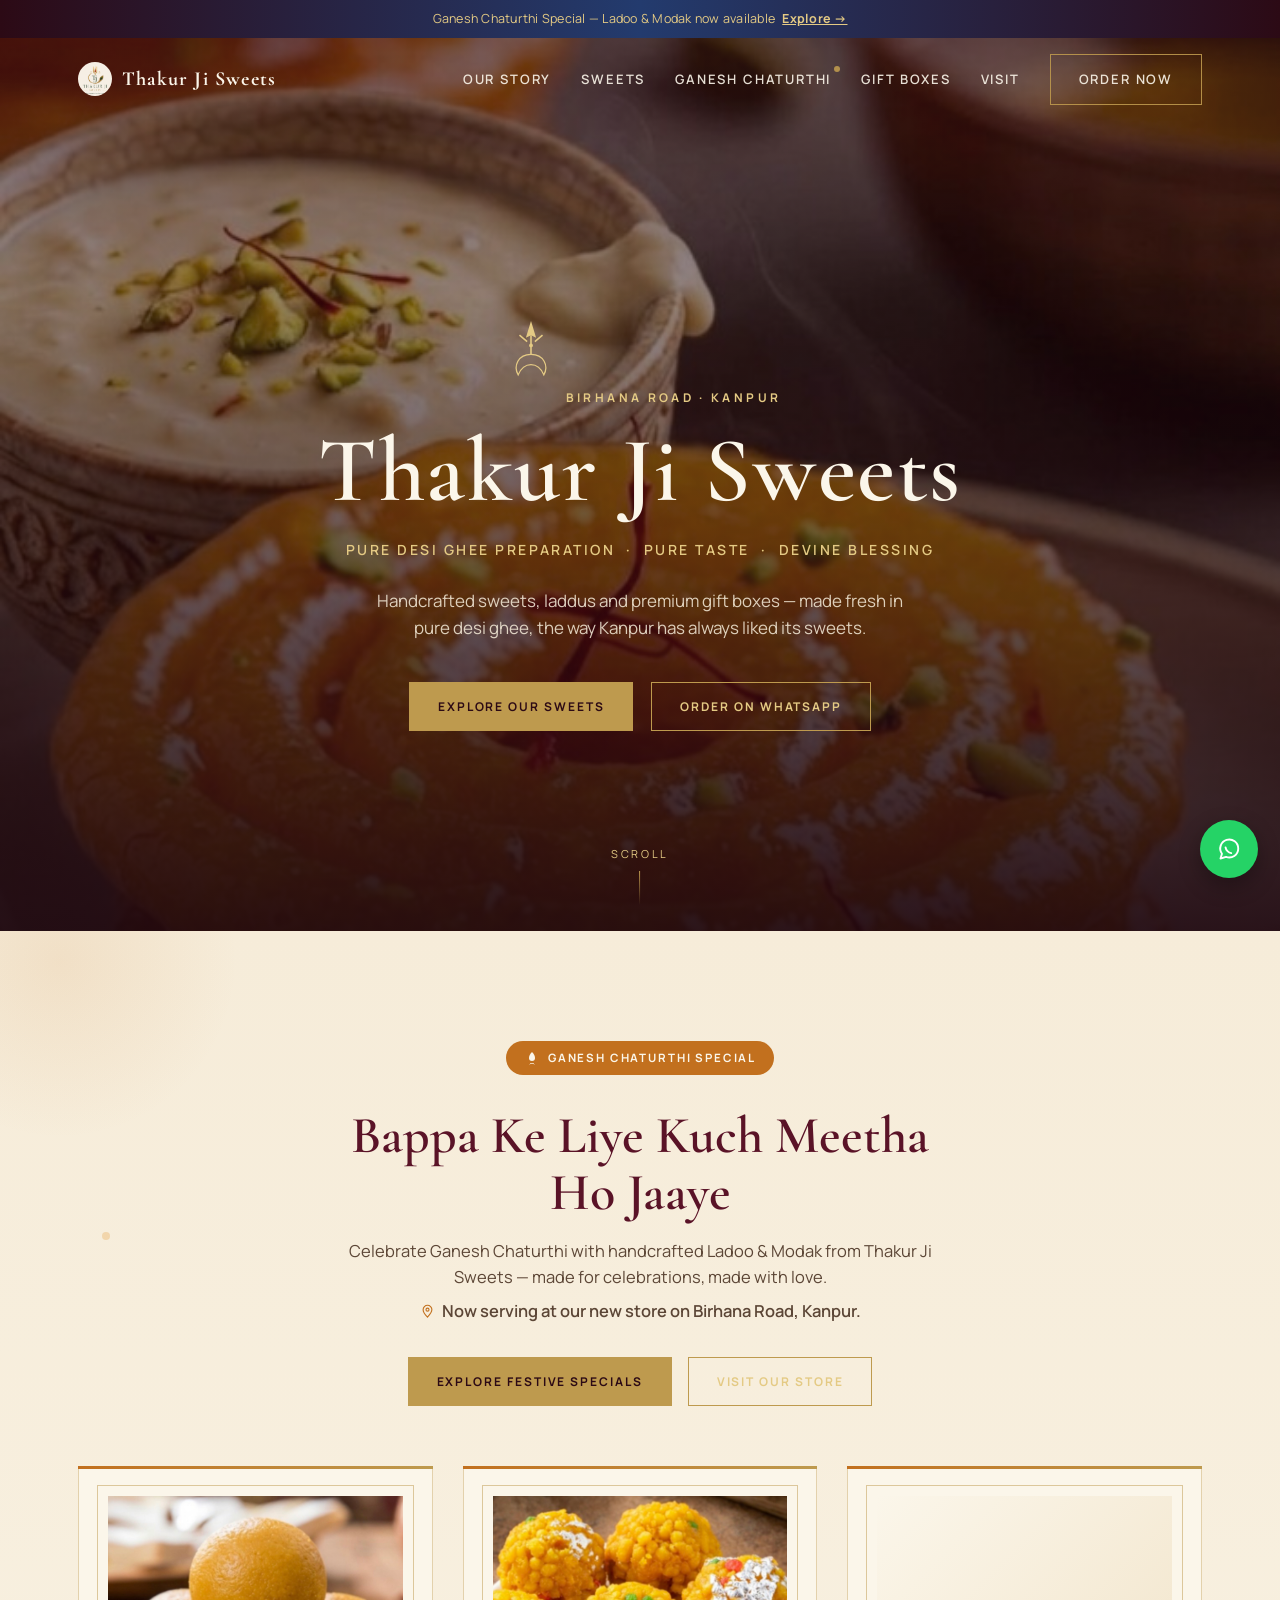
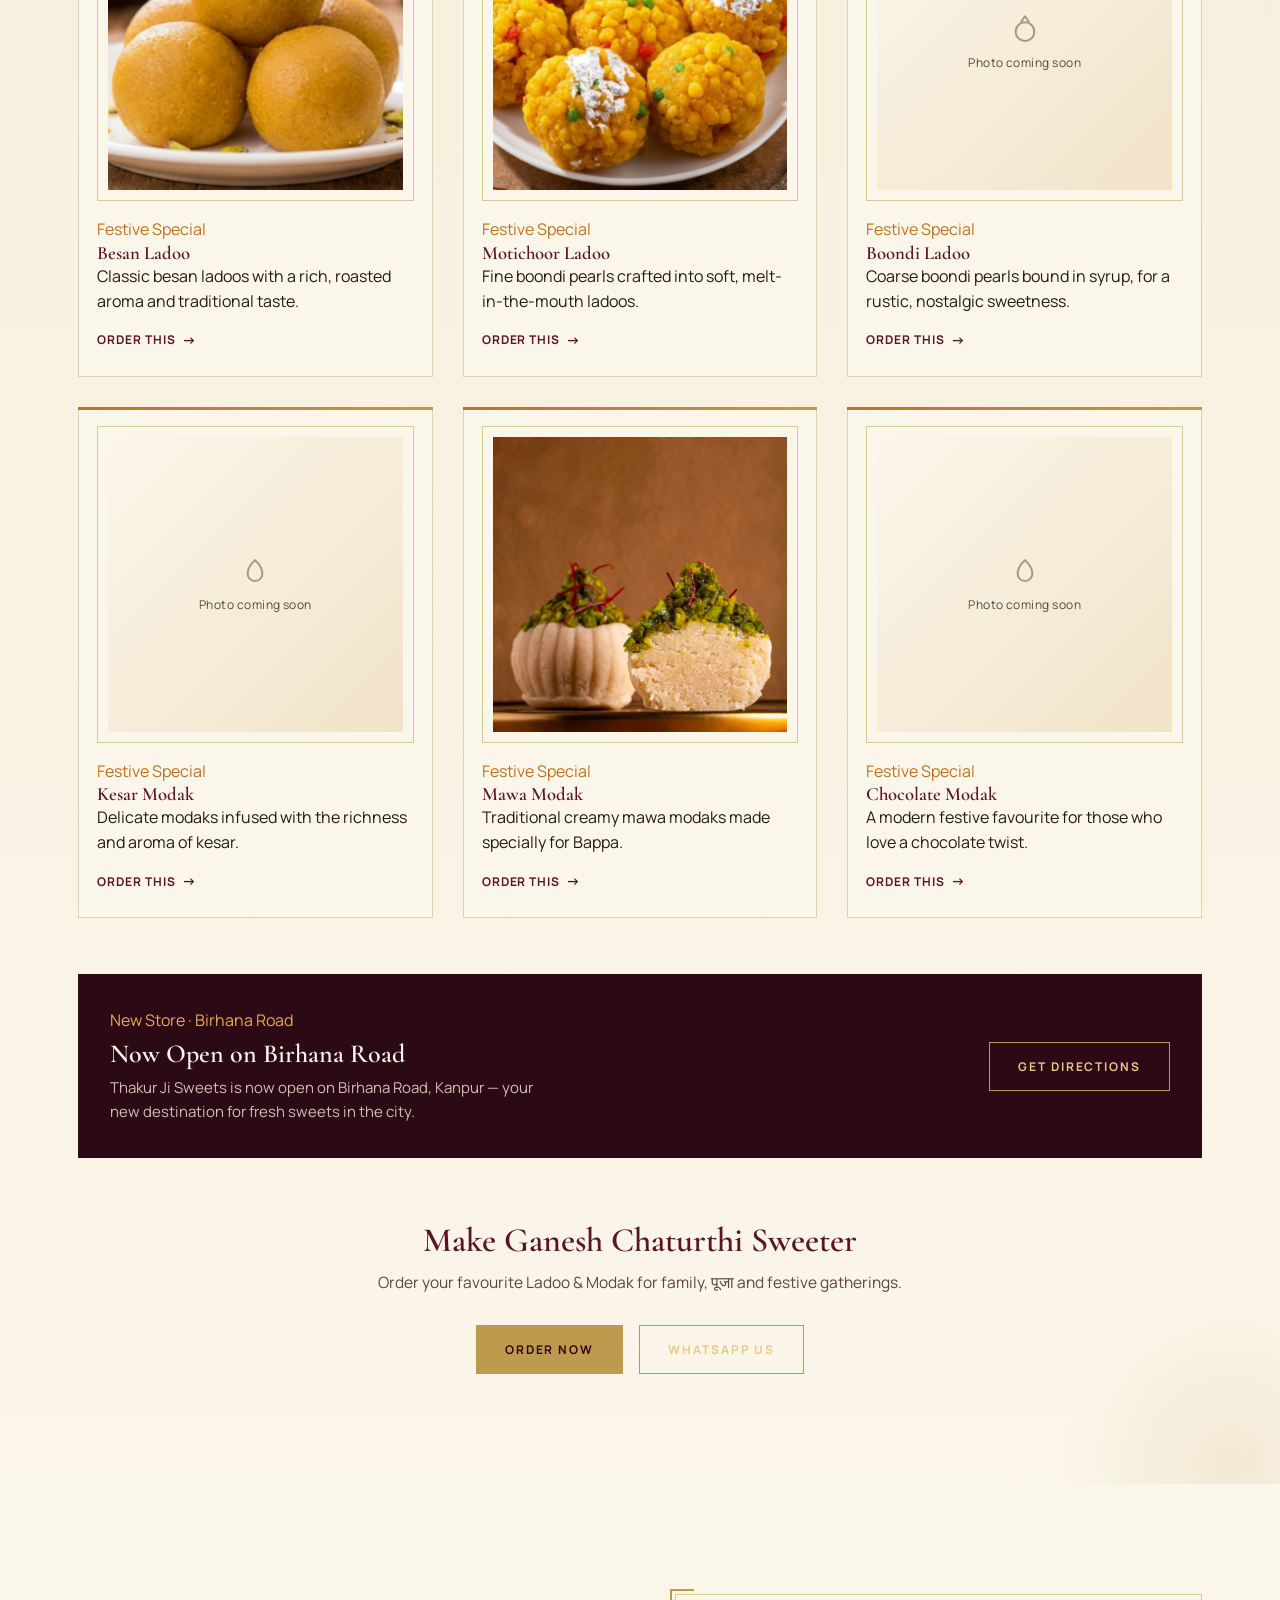
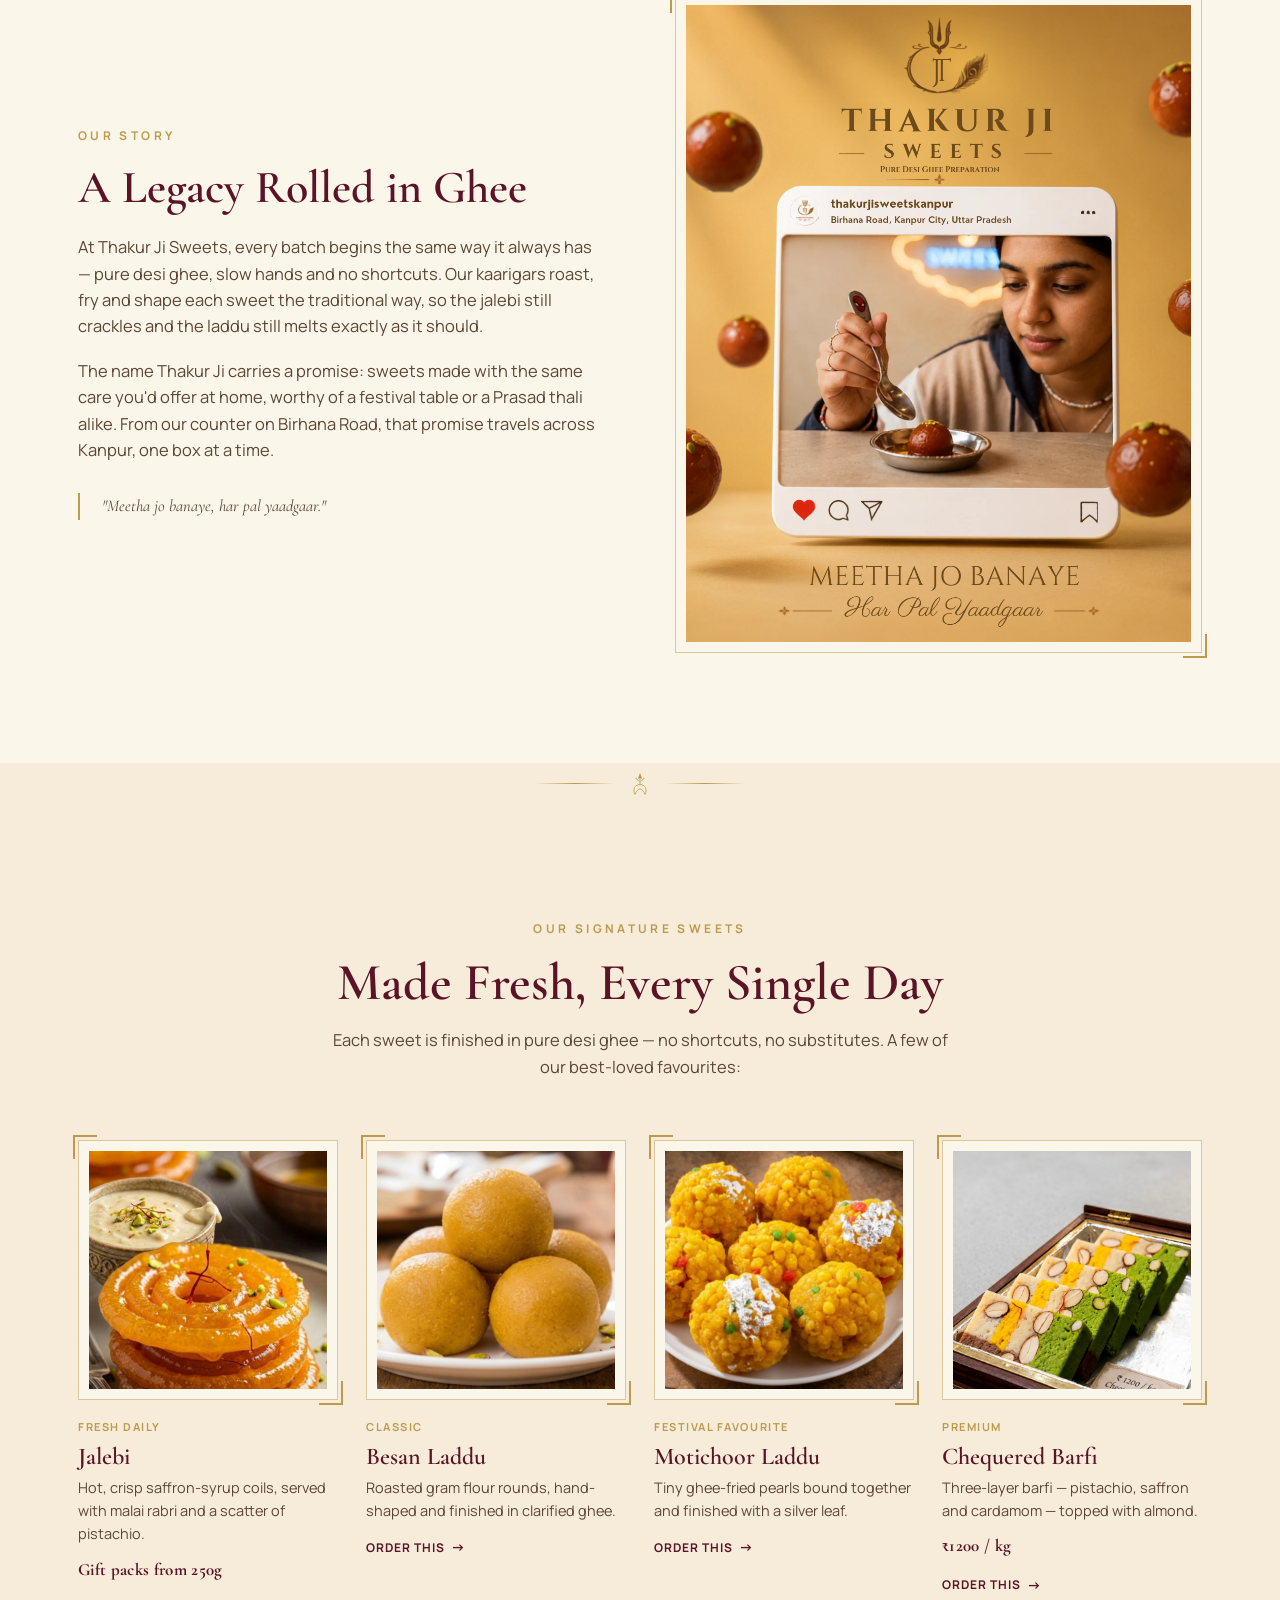
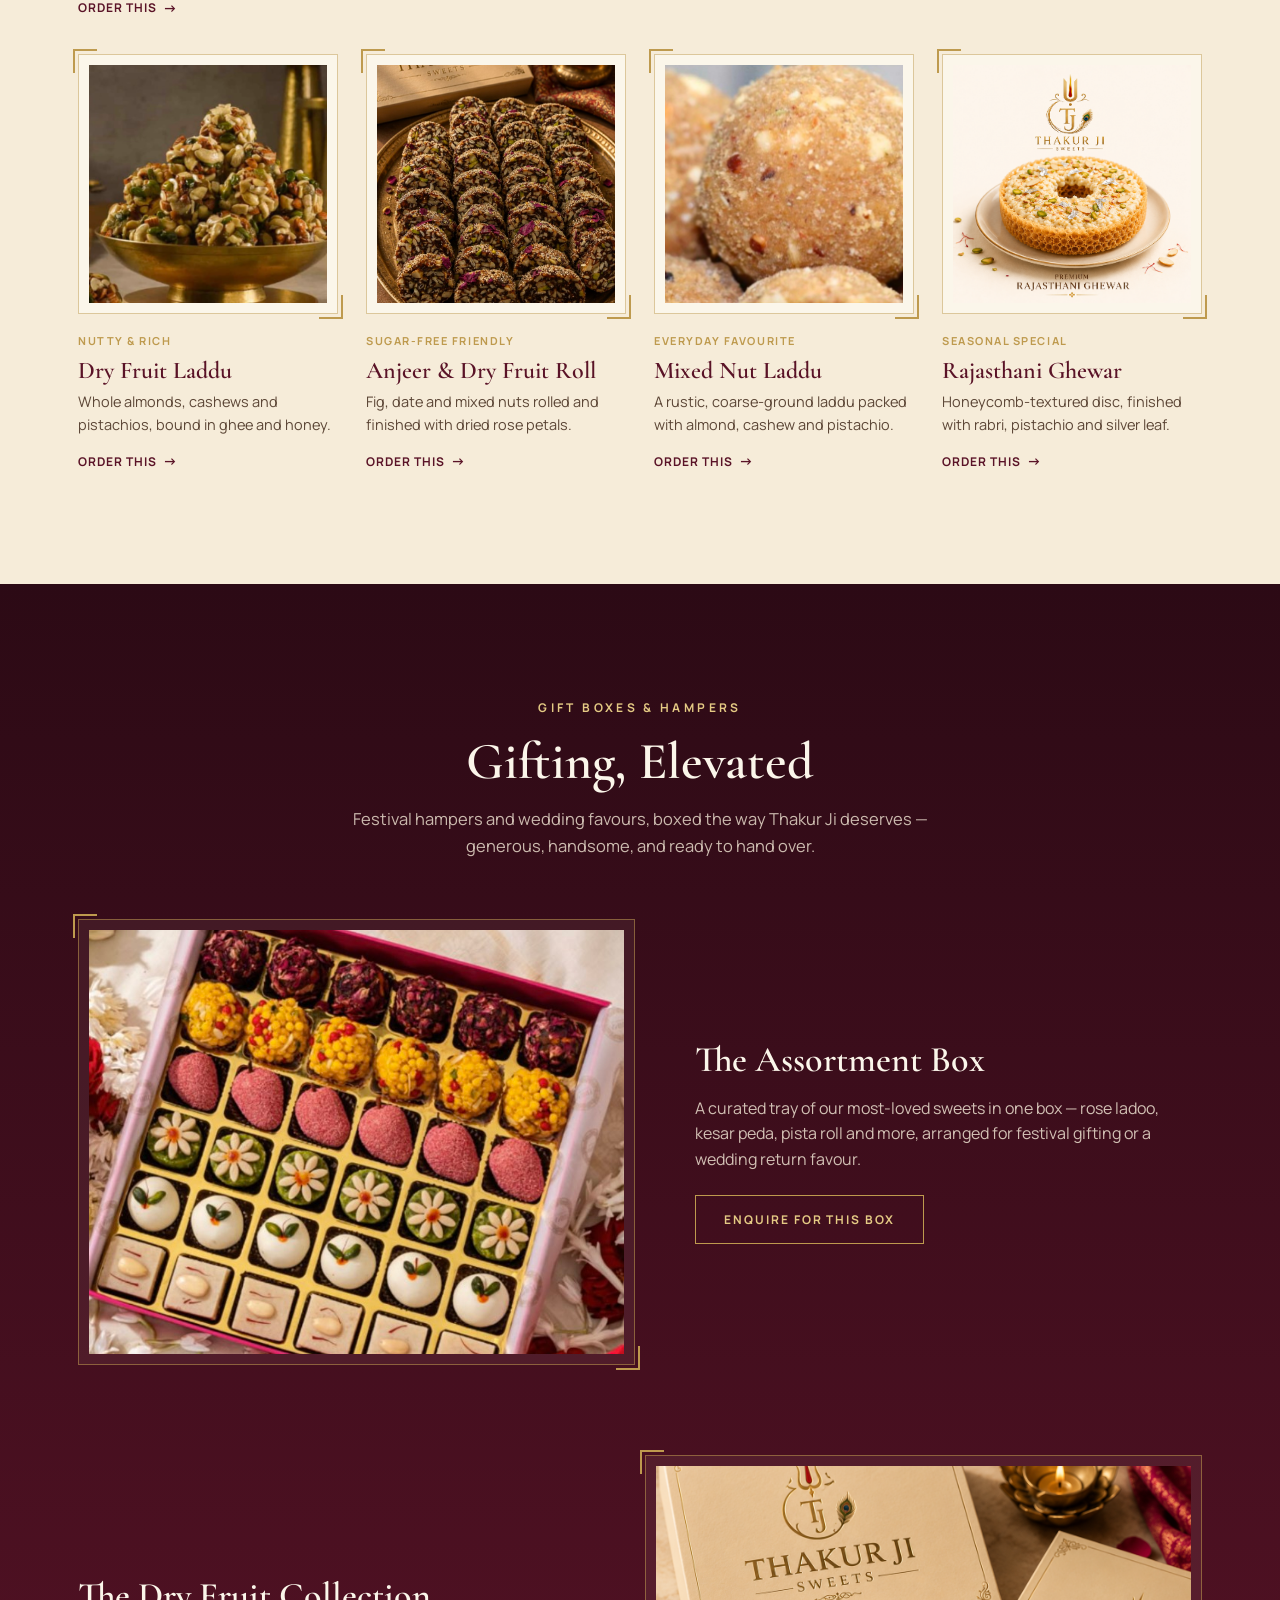
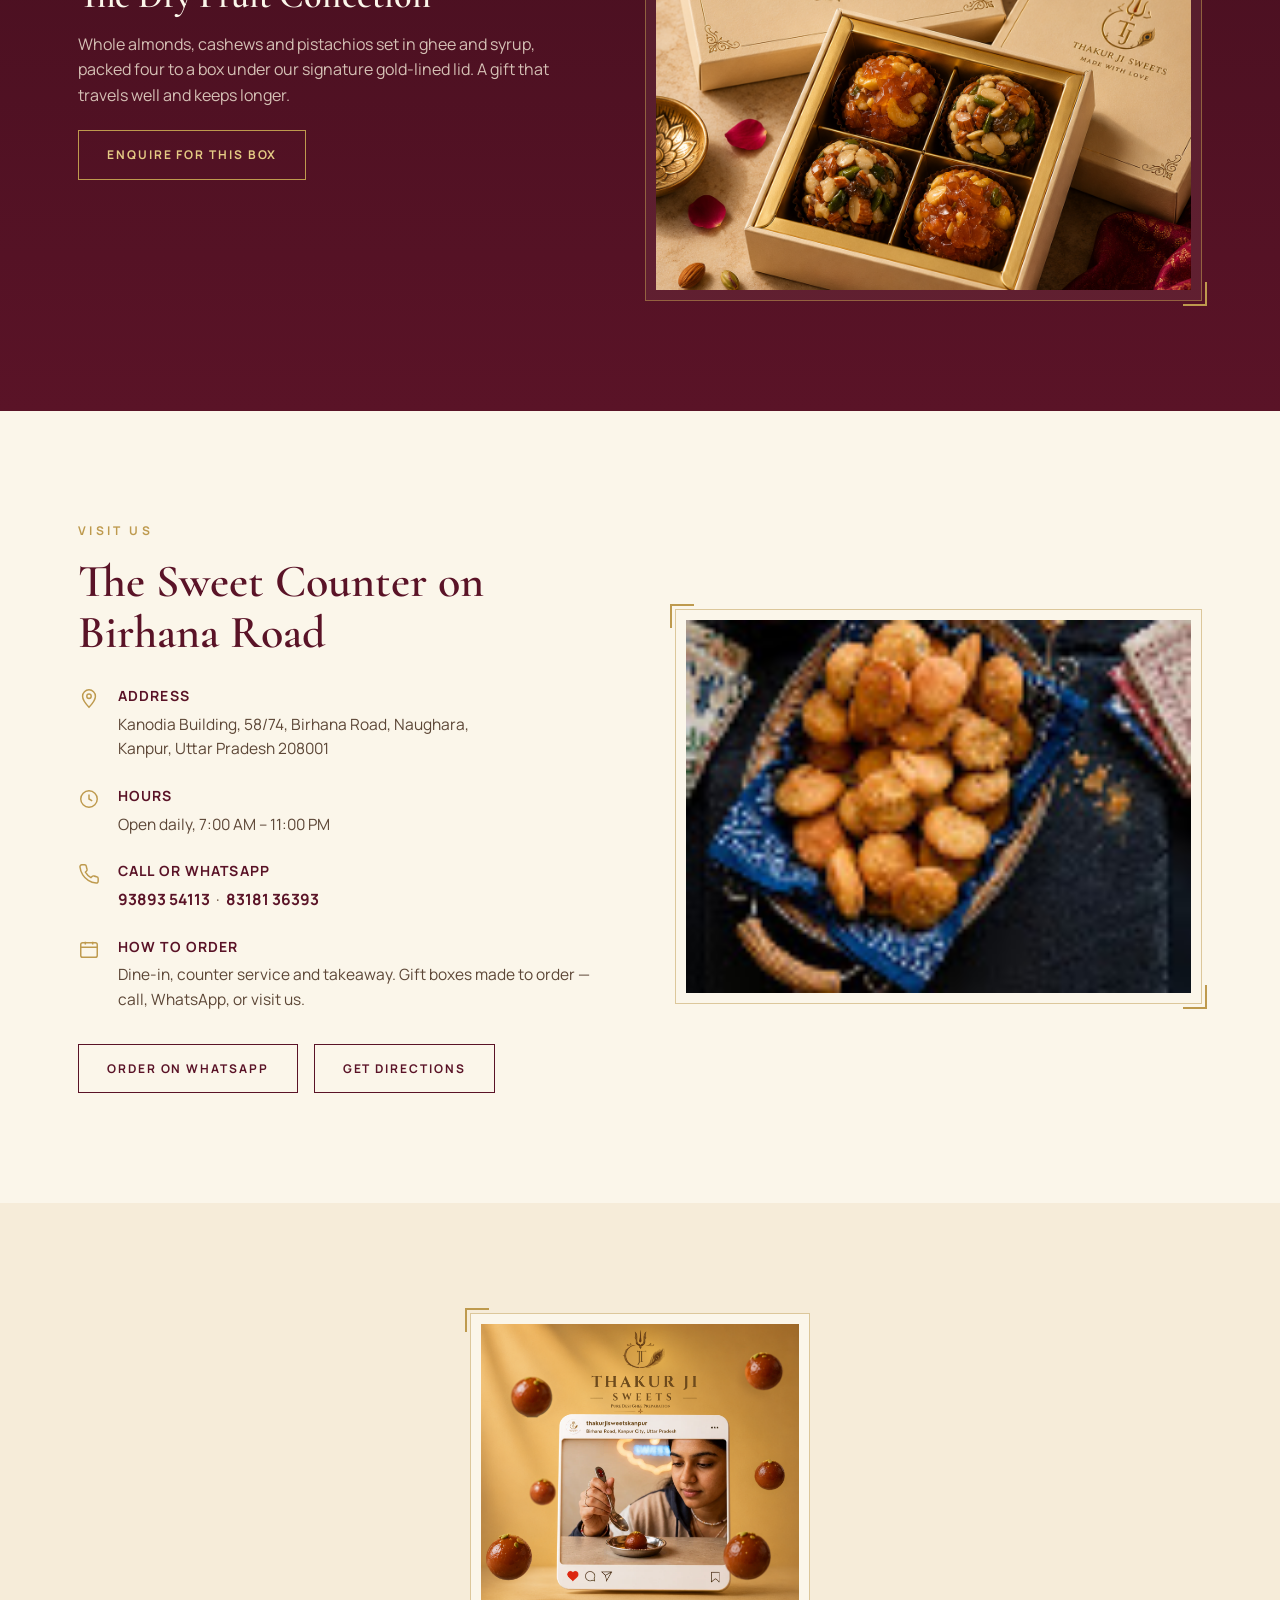
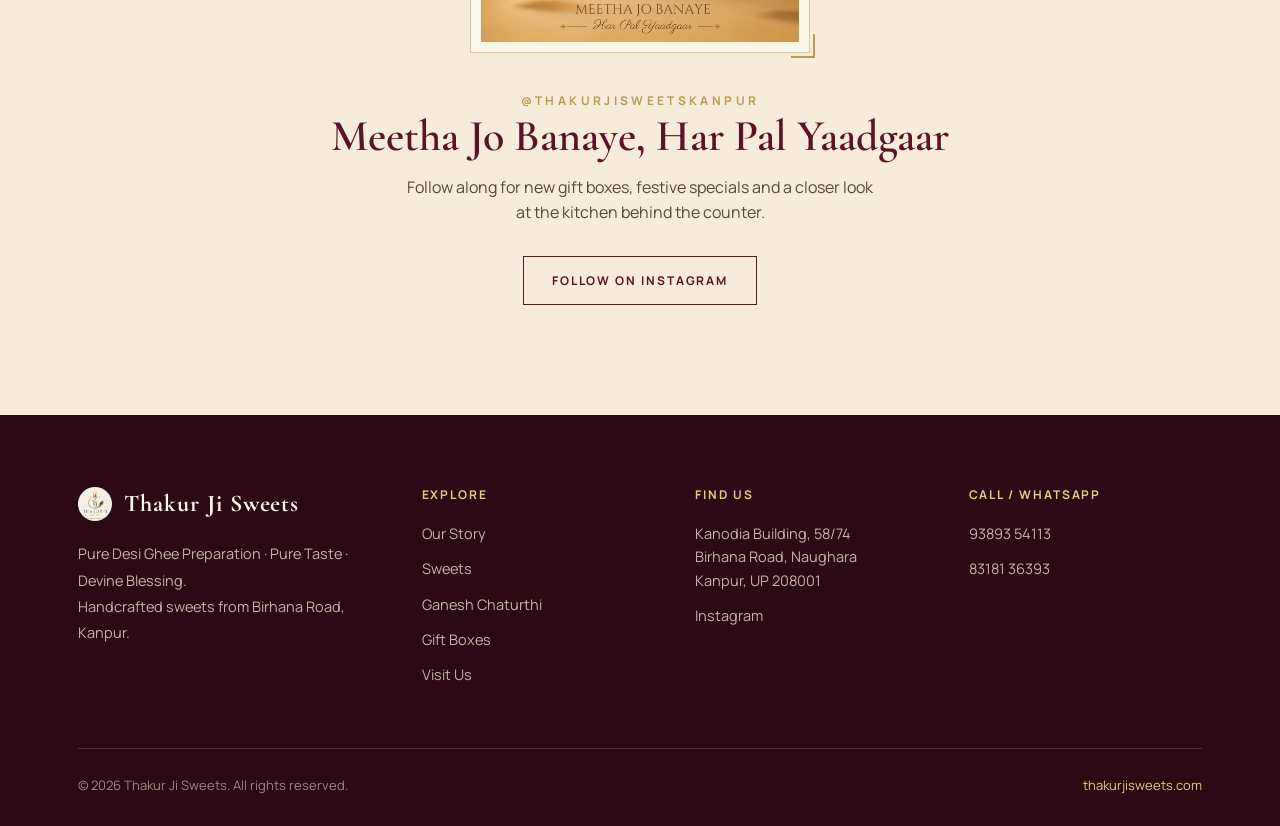
==== index.html @ c0481d4f "Add files via upload" ====
<!DOCTYPE html>
<html lang="en">
<head>
<meta charset="UTF-8">
<meta name="viewport" content="width=device-width, initial-scale=1.0">
<meta name="theme-color" content="#2C0A15">
<title>Thakur Ji Sweets — Pure Desi Ghee Sweets, Kanpur</title>
<meta name="description" content="Thakur Ji Sweets — handcrafted pure desi ghee sweets on Birhana Road, Kanpur. Ganesh Chaturthi special ladoo and modak, jalebi, barfi, ghewar and premium gift boxes.">
<script type="application/ld+json">
{
  "@context": "https://schema.org",
  "@type": "Bakery",
  "name": "Thakur Ji Sweets",
  "description": "Premium pure desi ghee sweets shop in Kanpur, serving ladoo, modak, jalebi, barfi and festive sweets including Ganesh Chaturthi specials, from our Birhana Road store.",
  "url": "https://thakurjisweets.com",
  "telephone": "+91 93893 54113",
  "address": {
    "@type": "PostalAddress",
    "streetAddress": "Kanodia Building, 58/74, Birhana Road, Naughara",
    "addressLocality": "Kanpur",
    "addressRegion": "Uttar Pradesh",
    "postalCode": "208001",
    "addressCountry": "IN"
  },
  "openingHoursSpecification": {
    "@type": "OpeningHoursSpecification",
    "dayOfWeek": ["Monday","Tuesday","Wednesday","Thursday","Friday","Saturday","Sunday"],
    "opens": "07:00",
    "closes": "23:00"
  },
  "sameAs": ["https://instagram.com/thakurjisweetskanpur"]
}
</script>
<link rel="preconnect" href="https://fonts.googleapis.com">
<link rel="preconnect" href="https://fonts.gstatic.com" crossorigin>
<link href="https://fonts.googleapis.com/css2?family=Cormorant+Garamond:ital,wght@0,400;0,500;0,600;0,700;1,500&family=Manrope:wght@400;500;600;700;800&display=swap" rel="stylesheet">
<style>
  :root{
    --cream:#F6ECD9;
    --cream-soft:#FBF6EA;
    --maroon:#5A1327;
    --maroon-deep:#2C0A15;
    --gold:#BE9A4E;
    --gold-light:#E4CA84;
    --green:#243F2C;
    --krishna-blue:#233B6E;
    --saffron:#C2701E;
    --saffron-light:#E7A854;
    --ink:#2A1810;
    --ink-soft:#5c4636;
    --max:1180px;
  }
  *{box-sizing:border-box; margin:0; padding:0;}
  html{scroll-behavior:smooth;}
  body{
    background:var(--cream);
    color:var(--ink);
    font-family:'Manrope', sans-serif;
    font-weight:400;
    line-height:1.6;
    overflow-x:hidden;
  }
  h1,h2,h3,.serif{
    font-family:'Cormorant Garamond', serif;
    font-weight:600;
    color:var(--maroon);
    line-height:1.1;
  }
  a{color:inherit; text-decoration:none;}
  img{display:block; max-width:100%; height:auto;}
  .wrap{max-width:var(--max); margin:0 auto; padding:0 28px;}
  .eyebrow{
    font-family:'Manrope', sans-serif;
    font-size:12px;
    letter-spacing:.28em;
    text-transform:uppercase;
    font-weight:700;
    color:var(--gold);
  }

  /* ---------- Signature divider: trishul-flame rule ---------- */
  .divider{
    display:flex; align-items:center; justify-content:center; gap:14px;
    padding:8px 0;
  }
  .divider .line{ height:1px; width:80px; background:linear-gradient(90deg, transparent, var(--gold), transparent);}
  .divider svg{ width:22px; height:26px; flex-shrink:0; }

  /* ---------- Corner-frame device for images (echoes gift-box gold corners) ---------- */
  .frame{
    position:relative;
    padding:10px;
    background:var(--cream-soft);
    border:1px solid rgba(190,154,78,.5);
  }
  .frame::before, .frame::after{
    content:'';
    position:absolute;
    width:22px; height:22px;
    border:2px solid var(--gold);
  }
  .frame::before{ top:-6px; left:-6px; border-right:none; border-bottom:none; }
  .frame::after{ bottom:-6px; right:-6px; border-left:none; border-top:none; }
  .frame img{ width:100%; height:100%; object-fit:cover; display:block; }

  /* ---------- Nav ---------- */
  header{
    position:fixed; top:0; left:0; right:0; z-index:100;
    transition: background .4s ease, box-shadow .4s ease;
  }
  header.scrolled{
    background:rgba(246,236,217,.94);
    backdrop-filter:blur(6px);
    box-shadow:0 4px 20px rgba(44,10,21,.08);
  }
  .announce-bar{
    background:linear-gradient(90deg, var(--maroon-deep), var(--krishna-blue) 50%, var(--maroon-deep));
    color:var(--gold-light);
    text-align:center;
    font-size:12.5px;
    letter-spacing:.02em;
    padding:9px 16px;
    max-height:50px;
    overflow:hidden;
    transition:max-height .3s ease, padding .3s ease, opacity .3s ease;
  }
  .announce-bar a{ color:var(--gold-light); text-decoration:underline; font-weight:700; margin-left:4px; white-space:nowrap; }
  header.scrolled .announce-bar{ max-height:0; padding:0; opacity:0; }
  nav.wrap{ display:flex; align-items:center; justify-content:space-between; padding-top:16px; padding-bottom:16px; transition:padding .4s ease; }
  header.scrolled nav.wrap{ padding-top:10px; padding-bottom:10px; }
  .brand{ display:flex; align-items:center; gap:10px; }
  .brand-mark{ width:34px; height:34px; }
  .brand-word{ font-family:'Cormorant Garamond', serif; font-size:20px; letter-spacing:.06em; color:var(--cream-soft); font-weight:700; transition:color .4s ease;}
  header.scrolled .brand-word{ color:var(--maroon); }
  .nav-links{ display:flex; gap:30px; align-items:center; }
  .nav-links a{
    font-size:13px; letter-spacing:.14em; text-transform:uppercase; font-weight:600;
    color:var(--cream-soft); opacity:.9; transition:color .4s ease, opacity .2s;
  }
  header.scrolled .nav-links a{ color:var(--ink); }
  .nav-links a:hover{ opacity:1; color:var(--gold-light); }
  header.scrolled .nav-links a:hover{ color:var(--maroon); }
  .nav-badge{ position:relative; }
  .nav-badge::after{ content:''; position:absolute; top:-3px; right:-9px; width:6px; height:6px; border-radius:50%; background:var(--gold); }
  a:focus-visible, button:focus-visible{ outline:2px solid var(--gold); outline-offset:3px; }
  .btn{
    display:inline-flex; align-items:center; justify-content:center; padding:14px 28px; border:1px solid var(--gold);
    font-size:12px; letter-spacing:.16em; text-transform:uppercase; font-weight:700;
    color:var(--gold-light); transition:all .25s ease; min-height:44px;
  }
  .btn:hover{ background:var(--gold); color:var(--maroon-deep); }
  header.scrolled .btn{ color:var(--maroon); border-color:var(--maroon); }
  header.scrolled .btn:hover{ background:var(--maroon); color:var(--cream-soft); }
  .btn-solid{ background:var(--gold); color:var(--maroon-deep); border-color:var(--gold);}
  .btn-solid:hover{ background:var(--gold-light); border-color:var(--gold-light); color:var(--maroon-deep);}
  .nav-toggle{ display:none; background:none; border:none; color:var(--cream-soft); font-size:26px; cursor:pointer; min-width:44px; min-height:44px; }
  header.scrolled .nav-toggle{ color:var(--maroon); }

  /* ---------- Hero ---------- */
  .hero{
    position:relative; min-height:100svh; display:flex; align-items:flex-end;
    background:#000;
  }
  .hero-img{
    position:absolute; inset:0; width:100%; height:100%; object-fit:cover; object-position:60% 40%;
    opacity:.78;
  }
  .hero::after{
    content:'';
    position:absolute; inset:0;
    background:linear-gradient(180deg, rgba(44,10,21,.55) 0%, rgba(44,10,21,.35) 32%, rgba(30,7,15,.92) 100%);
  }
  .hero-content{
    position:relative; z-index:2; width:100%;
    padding:206px 0 90px;
    text-align:center;
  }
  .hero-crest{ width:64px; height:64px; margin:0 auto 22px; }
  .hero-content .eyebrow{ color:var(--gold-light); }
  .hero h1{
    color:var(--cream-soft);
    font-size:clamp(46px, 8vw, 92px);
    letter-spacing:.02em;
    margin:10px 0 18px;
  }
  .hero-tagline{
    color:var(--gold-light);
    font-size:14px; letter-spacing:.18em; text-transform:uppercase; font-weight:600;
    margin-bottom:26px;
  }
  .hero-sub{
    max-width:560px; margin:0 auto 40px;
    color:rgba(246,236,217,.85);
    font-size:17px;
  }
  .hero-ctas{ display:flex; gap:18px; justify-content:center; flex-wrap:wrap; }
  .scroll-cue{
    position:absolute; bottom:26px; left:50%; transform:translateX(-50%);
    z-index:2; color:var(--gold-light); font-size:11px; letter-spacing:.24em; text-transform:uppercase;
    display:flex; flex-direction:column; align-items:center; gap:8px;
  }
  .scroll-cue .stem{ width:1px; height:34px; background:linear-gradient(180deg, var(--gold), transparent); animation:stemPulse 2.2s ease-in-out infinite; }
  @keyframes stemPulse{ 0%,100%{opacity:.3} 50%{opacity:1} }

  /* ---------- Section basics ---------- */
  section{ padding:110px 0; position:relative; }
  .section-head{ text-align:center; max-width:640px; margin:0 auto 60px; }
  .section-head h2{ font-size:clamp(34px,4.6vw,52px); margin:14px 0 16px; }
  .section-head p{ color:var(--ink-soft); font-size:16.5px; }

  /* ---------- Story ---------- */
  .story{ background:var(--cream-soft); }
  .story-grid{ display:grid; grid-template-columns:1fr 1fr; gap:70px; align-items:center; }
  .story-text .eyebrow{ margin-bottom:16px; display:block; }
  .story-text h2{ font-size:clamp(32px,4.2vw,46px); margin-bottom:22px; }
  .story-text p{ color:var(--ink-soft); margin-bottom:18px; font-size:16.5px; }
  .story-text p:last-of-type{ margin-bottom:0; }
  .story-quote{
    margin-top:30px; padding-left:22px; border-left:2px solid var(--gold);
    font-family:'Cormorant Garamond', serif; font-style:italic; color:var(--maroon);
    font-size:21px;
  }
  .story-img .frame{ aspect-ratio:4/5; }

  /* ---------- Sweets grid ---------- */
  .sweets{ background:var(--cream); }
  .sweet-grid{
    display:grid; grid-template-columns:repeat(4, 1fr); gap:34px 28px;
  }
  .sweet-card{ text-align:left; }
  .sweet-card .frame{ aspect-ratio:1/1; margin-bottom:18px; }
  .sweet-card h3{ font-size:24px; margin-bottom:6px; }
  .sweet-card .tag{
    font-size:11px; letter-spacing:.14em; text-transform:uppercase; color:var(--gold); font-weight:700; margin-bottom:8px; display:block;
  }
  .sweet-card p{ font-size:14.5px; color:var(--ink-soft); }
  .sweet-price{
    display:inline-block; margin-top:10px; font-family:'Cormorant Garamond',serif; font-weight:700;
    color:var(--maroon); font-size:17px; letter-spacing:.02em;
  }
  .card-order{
    display:inline-flex; align-items:center; gap:6px; margin-top:14px;
    font-size:12px; font-weight:700; letter-spacing:.08em; text-transform:uppercase;
    color:var(--maroon); transition:gap .2s ease, color .2s ease;
  }
  .card-order:hover{ color:var(--gold); gap:10px; }
  .card-order span{ font-size:14px; }

  /* ---------- Floating WhatsApp order button ---------- */
  .fab-whatsapp{
    position:fixed; bottom:22px; right:22px; z-index:150;
    width:58px; height:58px; border-radius:50%;
    background:#25D366; display:flex; align-items:center; justify-content:center;
    box-shadow:0 8px 22px rgba(0,0,0,.3);
    transition:transform .2s ease;
  }
  .fab-whatsapp:hover{ transform:scale(1.08); }
  .fab-whatsapp svg{ width:27px; height:27px; }

  /* ---------- Ganesh Chaturthi Special ---------- */
  .ganesh{
    background:linear-gradient(180deg, var(--cream), var(--cream-soft));
    position:relative; overflow:hidden;
  }
  .ganesh::before{
    content:''; position:absolute; top:-150px; left:-120px; width:360px; height:360px;
    border-radius:50%; background:radial-gradient(circle, rgba(194,112,30,.10), transparent 70%);
  }
  .ganesh::after{
    content:''; position:absolute; bottom:-150px; right:-120px; width:340px; height:340px;
    border-radius:50%; background:radial-gradient(circle, rgba(190,154,78,.14), transparent 70%);
  }
  .gc-particle{
    position:absolute; border-radius:50%; background:var(--saffron-light);
    opacity:.35; pointer-events:none; animation:gcFloat 7s ease-in-out infinite;
  }
  .gc-particle:nth-child(1){ width:8px; height:8px; top:14%; left:8%; animation-delay:0s; }
  .gc-particle:nth-child(2){ width:5px; height:5px; top:30%; right:12%; animation-delay:1.6s; background:var(--gold); }
  .gc-particle:nth-child(3){ width:6px; height:6px; bottom:20%; left:16%; animation-delay:3s; }
  @keyframes gcFloat{ 0%,100%{ transform:translateY(0); opacity:.25; } 50%{ transform:translateY(-14px); opacity:.55; } }
  .gc-badge{
    display:inline-flex; align-items:center; gap:8px;
    background:var(--saffron); color:var(--cream-soft);
    padding:8px 18px; border-radius:999px;
    font-size:11.5px; letter-spacing:.16em; text-transform:uppercase; font-weight:700;
    margin-bottom:18px;
  }
  .gc-badge svg{ width:16px; height:16px; flex-shrink:0; }
  .gc-tagline{
    font-family:'Cormorant Garamond', serif; font-style:italic; color:var(--maroon);
    font-size:20px; margin-bottom:14px;
  }
  .gc-location-line{
    display:inline-flex; align-items:center; gap:7px;
    color:var(--ink-soft); font-size:14px; font-weight:600; margin-top:8px;
  }
  .gc-location-line svg{ width:15px; height:15px; color:var(--saffron); flex-shrink:0; }
  .gc-ctas{ display:flex; gap:16px; justify-content:center; flex-wrap:wrap; margin-top:30px; }

  .gc-grid{
    display:grid; grid-template-columns:repeat(3, 1fr); gap:30px;
    position:relative; z-index:1; margin-top:10px;
  }
  .gc-card{
    background:var(--cream-soft); border:1px solid rgba(190,154,78,.4);
    padding:18px 18px 24px; position:relative; text-align:left;
    transition:transform .25s ease, box-shadow .25s ease;
  }
  .gc-card:hover{ transform:translateY(-4px); box-shadow:0 14px 30px rgba(44,10,21,.10); }
  .gc-card::before{
    content:''; position:absolute; top:-1px; left:-1px; right:-1px; height:3px;
    background:linear-gradient(90deg, var(--saffron), var(--gold));
  }
  .gc-card .frame{ aspect-ratio:1/1; margin-bottom:16px; overflow:hidden; }
  .gc-card .frame img{ transition:transform .5s ease; }
  .gc-card:hover .frame img{ transform:scale(1.06); }
  .gc-card .tag{ color:var(--saffron); }

  .ph-tile{
    width:100%; height:100%; display:flex; flex-direction:column; align-items:center; justify-content:center; gap:8px;
    background:linear-gradient(135deg, var(--cream-soft), #f1e3c8);
    color:var(--ink-soft); font-size:12px; letter-spacing:.04em; text-align:center; padding:14px;
  }
  .ph-tile svg{ width:32px; height:32px; opacity:.5; }

  .gc-location-strip{
    margin-top:56px; padding:34px 32px; background:var(--maroon-deep); color:var(--cream-soft);
    display:flex; flex-wrap:wrap; align-items:center; justify-content:space-between; gap:24px;
    position:relative; z-index:1;
  }
  .gc-location-strip .tag{ color:var(--saffron-light); }
  .gc-location-strip h3{ color:var(--cream-soft); font-size:26px; margin:6px 0 8px; }
  .gc-location-strip p{ color:rgba(246,236,217,.8); font-size:15px; max-width:440px; }

  .gc-cta{ text-align:center; margin-top:64px; position:relative; z-index:1; }
  .gc-cta h3{ font-size:clamp(26px,3.2vw,34px); margin-bottom:10px; }
  .gc-cta p{ color:var(--ink-soft); margin-bottom:22px; font-size:15.5px; }

  .btn-shimmer{ position:relative; overflow:hidden; }
  .btn-shimmer::after{
    content:''; position:absolute; top:0; left:-60%; width:50%; height:100%;
    background:linear-gradient(120deg, transparent, rgba(255,255,255,.45), transparent);
    transform:skewX(-20deg); transition:left .6s ease;
  }
  .btn-shimmer:hover::after{ left:120%; }

  /* ---------- Gifting (dark) ---------- */
  .gifting{
    background:linear-gradient(180deg, var(--maroon-deep), var(--maroon));
    color:var(--cream-soft);
  }
  .gifting .section-head p{ color:rgba(246,236,217,.78); }
  .gifting .section-head h2{ color:var(--cream-soft); }
  .gifting .eyebrow{ color:var(--gold-light); }
  .gift-grid{ display:grid; grid-template-columns:1.1fr 1fr; gap:60px; align-items:center; margin-bottom:90px; }
  .gift-grid.reverse{ grid-template-columns:1fr 1.1fr; }
  .gift-grid.reverse .gift-img{ order:2; }
  .gift-grid.reverse .gift-text{ order:1; }
  .gift-grid:last-child{ margin-bottom:0; }
  .gift-img .frame{ aspect-ratio:5/4; background:rgba(246,236,217,.06); border-color:rgba(190,154,78,.55); }
  .gift-text h3{ color:var(--cream-soft); font-size:clamp(26px,3.4vw,36px); margin-bottom:16px; }
  .gift-text p{ color:rgba(246,236,217,.8); font-size:16px; margin-bottom:22px; }

  /* ---------- Visit ---------- */
  .visit{ background:var(--cream-soft); }
  .visit-grid{ display:grid; grid-template-columns:1fr 1fr; gap:70px; align-items:center; }
  .visit-img .frame{ aspect-ratio:4/3; }
  .visit-text .eyebrow{ display:block; margin-bottom:16px; }
  .visit-text h2{ font-size:clamp(32px,4.2vw,46px); margin-bottom:28px; }
  .info-row{ display:flex; gap:18px; margin-bottom:24px; align-items:flex-start; }
  .info-row svg{ flex-shrink:0; width:22px; height:22px; margin-top:3px; color:var(--gold); }
  .info-row h4{ font-family:'Manrope'; font-size:14px; letter-spacing:.08em; text-transform:uppercase; font-weight:700; color:var(--maroon); margin-bottom:4px;}
  .info-row p{ color:var(--ink-soft); font-size:15.5px; }
  .info-row p a{ color:var(--maroon); font-weight:700; }
  .info-row p a:hover{ color:var(--gold); }
  .visit-ctas{ display:flex; gap:16px; margin-top:32px; flex-wrap:wrap; }
  .btn-dark{ border-color:var(--maroon); color:var(--maroon); }
  .btn-dark:hover{ background:var(--maroon); color:var(--cream-soft); }

  /* ---------- Social banner ---------- */
  .social{
    background:var(--cream);
    text-align:center;
  }
  .social-frame{
    max-width:340px; margin:0 auto 34px;
  }
  .social-frame .frame{ aspect-ratio:1/1; }
  .social h2{ font-size:clamp(30px,4vw,44px); margin-bottom:14px; }
  .social p{ color:var(--ink-soft); max-width:480px; margin:0 auto 30px; }

  /* ---------- Footer ---------- */
  footer{ background:var(--maroon-deep); color:rgba(246,236,217,.75); padding:70px 0 30px; }
  .foot-grid{ display:grid; grid-template-columns:1.3fr 1fr 1fr 1fr; gap:40px; margin-bottom:50px; }
  .foot-brand{ display:flex; align-items:center; gap:12px; margin-bottom:18px; }
  .foot-brand span{ font-family:'Cormorant Garamond',serif; font-size:24px; color:var(--cream-soft); font-weight:700; letter-spacing:.04em;}
  .foot-brand img{ width:34px; height:34px; }
  footer p{ font-size:14.5px; line-height:1.8; }
  footer h4{ color:var(--gold-light); font-size:12px; letter-spacing:.16em; text-transform:uppercase; font-weight:700; margin-bottom:18px; }
  .foot-links a{ display:block; font-size:14.5px; margin-bottom:12px; color:rgba(246,236,217,.75); transition:color .2s; }
  .foot-links a:hover{ color:var(--gold-light); }
  .foot-bottom{
    border-top:1px solid rgba(190,154,78,.25); padding-top:26px;
    display:flex; justify-content:space-between; align-items:center; flex-wrap:wrap; gap:12px;
    font-size:13px; color:rgba(246,236,217,.55);
  }
  .foot-bottom a{ color:var(--gold-light); }

  /* ---------- Reveal animation ---------- */
  .reveal{ opacity:.4; transform:translateY(26px); transition:opacity .8s ease, transform .8s ease; }
  .reveal.in{ opacity:1; transform:translateY(0); }

  @media (prefers-reduced-motion: reduce){
    html{ scroll-behavior:auto; }
    .reveal{ opacity:1; transform:none; transition:none; }
    .scroll-cue .stem{ animation:none; }
    .gc-particle{ animation:none; opacity:.2; }
    .gc-card{ transition:none; }
    .gc-card:hover{ transform:none; }
    .gc-card:hover .frame img{ transform:none; }
    .btn-shimmer::after{ display:none; }
  }

  /* ---------- Responsive ---------- */
  @media (max-width:980px){
    .sweet-grid{ grid-template-columns:repeat(2, 1fr); }
    .story-grid, .visit-grid{ grid-template-columns:1fr; gap:40px; }
    .story-img{ order:-1; }
    .gift-grid, .gift-grid.reverse{ grid-template-columns:1fr; }
    .gift-grid.reverse .gift-img, .gift-grid.reverse .gift-text{ order:0; }
    .foot-grid{ grid-template-columns:1fr 1fr; }
    .foot-grid > div:first-child{ grid-column:1 / -1; }
    .gc-grid{ grid-template-columns:repeat(2, 1fr); }
    .gc-location-strip{ text-align:center; justify-content:center; }
  }
  @media (max-width:720px){
    .nav-links{
      position:fixed; top:0; right:0; height:100vh; width:min(78vw, 320px);
      background:var(--maroon-deep); flex-direction:column; justify-content:center; gap:30px;
      transform:translateX(100%); transition:transform .4s ease; z-index:120;
    }
    .nav-links.open{ transform:translateX(0); }
    .nav-links a{ color:var(--cream-soft) !important; font-size:15px; }
    .nav-toggle{ display:block; z-index:130; }
    section{ padding:76px 0; }
    .sweet-grid{ grid-template-columns:1fr 1fr; gap:22px 16px; }
    .gc-grid{ grid-template-columns:1fr 1fr; gap:18px; }
    .foot-grid{ grid-template-columns:1fr; gap:34px; }
    .hero-content{ padding:180px 0 70px; }
    .announce-bar{ font-size:11.5px; padding:8px 12px; }
    .fab-whatsapp{ width:52px; height:52px; bottom:16px; right:16px; }
  }
</style>
</head>
<body>

<!-- ============ NAV ============ -->
<header id="siteHeader">
  <div class="announce-bar">
    Ganesh Chaturthi Special — Ladoo &amp; Modak now available <a href="#ganesh-chaturthi">Explore →</a>
  </div>
  <nav class="wrap">
    <a href="#top" class="brand">
      <img src="logo.jpg" alt="Thakur Ji Sweets crest" class="brand-mark" style="border-radius:50%; object-fit:cover;">
      <span class="brand-word">Thakur Ji Sweets</span>
    </a>
    <div class="nav-links" id="navLinks">
      <a href="#story">Our Story</a>
      <a href="#sweets">Sweets</a>
      <a href="#ganesh-chaturthi" class="nav-badge">Ganesh Chaturthi</a>
      <a href="#gifting">Gift Boxes</a>
      <a href="#visit">Visit</a>
      <a href="https://wa.me/919389354113" target="_blank" rel="noopener" class="btn order-link" data-item="your sweets">Order Now</a>
    </div>
    <button class="nav-toggle" id="navToggle" aria-label="Toggle menu">☰</button>
  </nav>
</header>

<!-- ============ HERO ============ -->
<section class="hero" id="top">
  <img src="jalebi-rabri-hero.jpg" alt="Fresh jalebi with rabri, saffron and pistachio" class="hero-img">
  <div class="hero-content wrap">
    <svg class="hero-crest" viewBox="0 0 100 100" fill="none" xmlns="http://www.w3.org/2000/svg">
      <path d="M50 8 L58 34 L50 30 L42 34 Z" fill="#E4CA84"/>
      <path d="M50 30 L50 60" stroke="#E4CA84" stroke-width="2.5"/>
      <path d="M32 30 L44 40 M68 30 L56 40" stroke="#E4CA84" stroke-width="2.5" fill="none"/>
      <circle cx="50" cy="46" r="3" fill="#E4CA84"/>
      <path d="M50 60 C 30 60 22 78 30 92 C 34 82 42 76 50 76 C 58 76 66 82 70 92 C 78 78 70 60 50 60 Z" stroke="#E4CA84" stroke-width="2" fill="none"/>
    </svg>
    <span class="eyebrow">Birhana Road · Kanpur</span>
    <h1>Thakur Ji Sweets</h1>
    <p class="hero-tagline">Pure Desi Ghee Preparation &nbsp;·&nbsp; Pure Taste &nbsp;·&nbsp; Devine Blessing</p>
    <p class="hero-sub">Handcrafted sweets, laddus and premium gift boxes — made fresh in pure desi ghee, the way Kanpur has always liked its sweets.</p>
    <div class="hero-ctas">
      <a href="#sweets" class="btn btn-solid">Explore Our Sweets</a>
      <a href="https://wa.me/919389354113" target="_blank" rel="noopener" class="btn order-link" data-item="your sweets">Order on WhatsApp</a>
    </div>
  </div>
  <div class="scroll-cue"><span>Scroll</span><span class="stem"></span></div>
</section>

<!-- ============ GANESH CHATURTHI SPECIAL ============ -->
<section class="ganesh" id="ganesh-chaturthi">
  <span class="gc-particle" aria-hidden="true"></span>
  <span class="gc-particle" aria-hidden="true"></span>
  <span class="gc-particle" aria-hidden="true"></span>
  <div class="wrap">
    <div class="section-head reveal">
      <span class="gc-badge">
        <svg viewBox="0 0 24 24" fill="none" xmlns="http://www.w3.org/2000/svg"><path d="M12 3c-3 3-4.5 6-4.5 9a4.5 4.5 0 0 0 9 0c0-3-1.5-6-4.5-9Z" fill="#FBF6EA"/><path d="M9 21c1-1.4 2-1.4 3 0 1-1.4 2-1.4 3 0" stroke="#FBF6EA" stroke-width="1.4" stroke-linecap="round"/></svg>
        Ganesh Chaturthi Special
      </span>
      <h2>Bappa Ke Liye Kuch Meetha Ho Jaaye</h2>
      <p>Celebrate Ganesh Chaturthi with handcrafted Ladoo &amp; Modak from Thakur Ji Sweets — made for celebrations, made with love.</p>
      <p class="gc-location-line">
        <svg viewBox="0 0 24 24" fill="none" stroke="currentColor" stroke-width="1.8"><path d="M12 21s7-7.2 7-12a7 7 0 1 0-14 0c0 4.8 7 12 7 12z"/><circle cx="12" cy="9" r="2.4"/></svg>
        Now serving at our new store on Birhana Road, Kanpur.
      </p>
      <div class="gc-ctas">
        <a href="#gc-products" class="btn btn-solid btn-shimmer">Explore Festive Specials</a>
        <a href="https://www.google.com/maps/search/?api=1&query=Thakur+Ji+Sweets+Kanodia+Building+58%2F74+Birhana+Road+Naughara+Kanpur+Uttar+Pradesh+208001" target="_blank" rel="noopener" class="btn">Visit Our Store</a>
      </div>
    </div>

    <div class="gc-grid" id="gc-products">
      <div class="gc-card reveal">
        <div class="frame"><img src="besan-laddu.jpg" alt="Besan ladoo, festive gram flour sweet" loading="lazy"></div>
        <span class="tag">Festive Special</span>
        <h3>Besan Ladoo</h3>
        <p>Classic besan ladoos with a rich, roasted aroma and traditional taste.</p>
        <a href="https://wa.me/919389354113" target="_blank" rel="noopener" class="card-order order-link" data-item="Besan Ladoo (Ganesh Chaturthi Special)">Order This <span>→</span></a>
      </div>

      <div class="gc-card reveal">
        <div class="frame"><img src="motichoor-laddu.jpg" alt="Motichoor ladoo, fine boondi pearl sweet" loading="lazy"></div>
        <span class="tag">Festive Special</span>
        <h3>Motichoor Ladoo</h3>
        <p>Fine boondi pearls crafted into soft, melt-in-the-mouth ladoos.</p>
        <a href="https://wa.me/919389354113" target="_blank" rel="noopener" class="card-order order-link" data-item="Motichoor Ladoo (Ganesh Chaturthi Special)">Order This <span>→</span></a>
      </div>

      <div class="gc-card reveal">
        <div class="frame">
          <div class="ph-tile">
            <svg viewBox="0 0 24 24" fill="none" stroke="currentColor" stroke-width="1.5" aria-hidden="true"><circle cx="12" cy="14" r="7"/><path d="M9 7c1-2 2-3.5 3-4.5C13 3.5 14 5 15 7"/></svg>
            Photo coming soon
          </div>
        </div>
        <span class="tag">Festive Special</span>
        <h3>Boondi Ladoo</h3>
        <p>Coarse boondi pearls bound in syrup, for a rustic, nostalgic sweetness.</p>
        <a href="https://wa.me/919389354113" target="_blank" rel="noopener" class="card-order order-link" data-item="Boondi Ladoo (Ganesh Chaturthi Special)">Order This <span>→</span></a>
      </div>

      <div class="gc-card reveal">
        <div class="frame">
          <div class="ph-tile">
            <svg viewBox="0 0 24 24" fill="none" stroke="currentColor" stroke-width="1.5" aria-hidden="true"><path d="M12 4c-3.5 3-5.5 6.5-5.5 10a5.5 5.5 0 0 0 11 0c0-3.5-2-7-5.5-10Z"/></svg>
            Photo coming soon
          </div>
        </div>
        <span class="tag">Festive Special</span>
        <h3>Kesar Modak</h3>
        <p>Delicate modaks infused with the richness and aroma of kesar.</p>
        <a href="https://wa.me/919389354113" target="_blank" rel="noopener" class="card-order order-link" data-item="Kesar Modak (Ganesh Chaturthi Special)">Order This <span>→</span></a>
      </div>

      <div class="gc-card reveal">
        <div class="frame"><img src="mawa-modak.jpg" alt="Mawa modak, khoya modak with pistachio and saffron for Ganesh Chaturthi" loading="lazy"></div>
        <span class="tag">Festive Special</span>
        <h3>Mawa Modak</h3>
        <p>Traditional creamy mawa modaks made specially for Bappa.</p>
        <a href="https://wa.me/919389354113" target="_blank" rel="noopener" class="card-order order-link" data-item="Mawa Modak (Ganesh Chaturthi Special)">Order This <span>→</span></a>
      </div>

      <div class="gc-card reveal">
        <div class="frame">
          <div class="ph-tile">
            <svg viewBox="0 0 24 24" fill="none" stroke="currentColor" stroke-width="1.5" aria-hidden="true"><path d="M12 4c-3.5 3-5.5 6.5-5.5 10a5.5 5.5 0 0 0 11 0c0-3.5-2-7-5.5-10Z"/></svg>
            Photo coming soon
          </div>
        </div>
        <span class="tag">Festive Special</span>
        <h3>Chocolate Modak</h3>
        <p>A modern festive favourite for those who love a chocolate twist.</p>
        <a href="https://wa.me/919389354113" target="_blank" rel="noopener" class="card-order order-link" data-item="Chocolate Modak (Ganesh Chaturthi Special)">Order This <span>→</span></a>
      </div>
    </div>

    <div class="gc-location-strip reveal">
      <div>
        <span class="tag">New Store · Birhana Road</span>
        <h3>Now Open on Birhana Road</h3>
        <p>Thakur Ji Sweets is now open on Birhana Road, Kanpur — your new destination for fresh sweets in the city.</p>
      </div>
      <a href="https://www.google.com/maps/search/?api=1&query=Thakur+Ji+Sweets+Kanodia+Building+58%2F74+Birhana+Road+Naughara+Kanpur+Uttar+Pradesh+208001" target="_blank" rel="noopener" class="btn">Get Directions</a>
    </div>

    <div class="gc-cta reveal">
      <h3>Make Ganesh Chaturthi Sweeter</h3>
      <p>Order your favourite Ladoo &amp; Modak for family, पूजा and festive gatherings.</p>
      <div class="gc-ctas">
        <a href="https://wa.me/919389354113" target="_blank" rel="noopener" class="btn btn-solid btn-shimmer order-link" data-item="a Ganesh Chaturthi Ladoo &amp; Modak Box">Order Now</a>
        <a href="https://wa.me/919389354113" target="_blank" rel="noopener" class="btn order-link" data-item="Ganesh Chaturthi sweets">WhatsApp Us</a>
      </div>
    </div>
  </div>
</section>

<!-- ============ STORY ============ -->
<section class="story" id="story">
  <div class="wrap story-grid">
    <div class="story-text reveal">
      <span class="eyebrow">Our Story</span>
      <h2>A Legacy Rolled in Ghee</h2>
      <p>At Thakur Ji Sweets, every batch begins the same way it always has — pure desi ghee, slow hands and no shortcuts. Our kaarigars roast, fry and shape each sweet the traditional way, so the jalebi still crackles and the laddu still melts exactly as it should.</p>
      <p>The name Thakur Ji carries a promise: sweets made with the same care you'd offer at home, worthy of a festival table or a Prasad thali alike. From our counter on Birhana Road, that promise travels across Kanpur, one box at a time.</p>
      <p class="story-quote">"Meetha jo banaye, har pal yaadgaar."</p>
    </div>
    <div class="story-img reveal">
      <div class="frame"><img loading="lazy" decoding="async" src="instagram-post.png" alt="Enjoying a gulab jamun at Thakur Ji Sweets, Birhana Road"></div>
    </div>
  </div>
</section>

<div class="divider">
  <span class="line"></span>
  <svg viewBox="0 0 40 46" fill="none" xmlns="http://www.w3.org/2000/svg"><path d="M20 3 L24 14 L20 12 L16 14 Z" fill="#BE9A4E"/><path d="M20 12 L20 24" stroke="#BE9A4E" stroke-width="1.6"/><path d="M12 12 L18 18 M28 12 L22 18" stroke="#BE9A4E" stroke-width="1.6"/><path d="M20 24 C 10 24 6 34 11 42 C 13 36 17 32 20 32 C 23 32 27 36 29 42 C 34 34 30 24 20 24 Z" stroke="#BE9A4E" stroke-width="1.4" fill="none"/></svg>
  <span class="line"></span>
</div>

<!-- ============ SWEETS ============ -->
<section class="sweets" id="sweets">
  <div class="wrap">
    <div class="section-head reveal">
      <span class="eyebrow">Our Signature Sweets</span>
      <h2>Made Fresh, Every Single Day</h2>
      <p>Each sweet is finished in pure desi ghee — no shortcuts, no substitutes. A few of our best-loved favourites:</p>
    </div>
    <div class="sweet-grid">

      <div class="sweet-card reveal">
        <div class="frame"><img loading="lazy" decoding="async" src="jalebi-rabri-hero.jpg" alt="Jalebi with malai rabri"></div>
        <span class="tag">Fresh Daily</span>
        <h3>Jalebi</h3>
        <p>Hot, crisp saffron-syrup coils, served with malai rabri and a scatter of pistachio.</p>
        <span class="sweet-price">Gift packs from 250g</span>
        <br><a href="https://wa.me/919389354113" target="_blank" rel="noopener" class="card-order order-link" data-item="Jalebi">Order This <span>→</span></a>
      </div>

      <div class="sweet-card reveal">
        <div class="frame"><img loading="lazy" decoding="async" src="besan-laddu.jpg" alt="Besan laddu"></div>
        <span class="tag">Classic</span>
        <h3>Besan Laddu</h3>
        <p>Roasted gram flour rounds, hand-shaped and finished in clarified ghee.</p>
        <a href="https://wa.me/919389354113" target="_blank" rel="noopener" class="card-order order-link" data-item="Besan Laddu">Order This <span>→</span></a>
      </div>

      <div class="sweet-card reveal">
        <div class="frame"><img loading="lazy" decoding="async" src="motichoor-laddu.jpg" alt="Motichoor laddu with silver leaf"></div>
        <span class="tag">Festival Favourite</span>
        <h3>Motichoor Laddu</h3>
        <p>Tiny ghee-fried pearls bound together and finished with a silver leaf.</p>
        <a href="https://wa.me/919389354113" target="_blank" rel="noopener" class="card-order order-link" data-item="Motichoor Laddu">Order This <span>→</span></a>
      </div>

      <div class="sweet-card reveal">
        <div class="frame"><img loading="lazy" decoding="async" src="chequered-barfi.jpg" alt="Chequered barfi in pistachio, saffron and cardamom"></div>
        <span class="tag">Premium</span>
        <h3>Chequered Barfi</h3>
        <p>Three-layer barfi — pistachio, saffron and cardamom — topped with almond.</p>
        <span class="sweet-price">₹1200 / kg</span>
        <br><a href="https://wa.me/919389354113" target="_blank" rel="noopener" class="card-order order-link" data-item="Chequered Barfi">Order This <span>→</span></a>
      </div>

      <div class="sweet-card reveal">
        <div class="frame"><img loading="lazy" decoding="async" src="dryfruit-laddu-bowl.jpg" alt="Dry fruit laddu"></div>
        <span class="tag">Nutty & Rich</span>
        <h3>Dry Fruit Laddu</h3>
        <p>Whole almonds, cashews and pistachios, bound in ghee and honey.</p>
        <a href="https://wa.me/919389354113" target="_blank" rel="noopener" class="card-order order-link" data-item="Dry Fruit Laddu">Order This <span>→</span></a>
      </div>

      <div class="sweet-card reveal">
        <div class="frame"><img loading="lazy" decoding="async" src="dryfruit-roll.jpg" alt="Dry fruit and fig roll with rose petals"></div>
        <span class="tag">Sugar-free Friendly</span>
        <h3>Anjeer &amp; Dry Fruit Roll</h3>
        <p>Fig, date and mixed nuts rolled and finished with dried rose petals.</p>
        <a href="https://wa.me/919389354113" target="_blank" rel="noopener" class="card-order order-link" data-item="Anjeer &amp; Dry Fruit Roll">Order This <span>→</span></a>
      </div>

      <div class="sweet-card reveal">
        <div class="frame"><img loading="lazy" decoding="async" src="nutty-laddu.jpg" alt="Rustic mixed nut laddu"></div>
        <span class="tag">Everyday Favourite</span>
        <h3>Mixed Nut Laddu</h3>
        <p>A rustic, coarse-ground laddu packed with almond, cashew and pistachio.</p>
        <a href="https://wa.me/919389354113" target="_blank" rel="noopener" class="card-order order-link" data-item="Mixed Nut Laddu">Order This <span>→</span></a>
      </div>

      <div class="sweet-card reveal">
        <div class="frame"><img loading="lazy" decoding="async" src="ghewar.png" alt="Rajasthani ghewar with rabri and silver leaf"></div>
        <span class="tag">Seasonal Special</span>
        <h3>Rajasthani Ghewar</h3>
        <p>Honeycomb-textured disc, finished with rabri, pistachio and silver leaf.</p>
        <a href="https://wa.me/919389354113" target="_blank" rel="noopener" class="card-order order-link" data-item="Rajasthani Ghewar">Order This <span>→</span></a>
      </div>

    </div>
  </div>
</section>

<!-- ============ GIFTING ============ -->
<section class="gifting" id="gifting">
  <div class="wrap">
    <div class="section-head reveal">
      <span class="eyebrow">Gift Boxes &amp; Hampers</span>
      <h2>Gifting, Elevated</h2>
      <p>Festival hampers and wedding favours, boxed the way Thakur Ji deserves — generous, handsome, and ready to hand over.</p>
    </div>

    <div class="gift-grid">
      <div class="gift-img reveal"><div class="frame"><img loading="lazy" decoding="async" src="assorted-mithai-box.jpg" alt="Assorted premium sweets gift box"></div></div>
      <div class="gift-text reveal">
        <h3>The Assortment Box</h3>
        <p>A curated tray of our most-loved sweets in one box — rose ladoo, kesar peda, pista roll and more, arranged for festival gifting or a wedding return favour.</p>
        <a href="https://wa.me/919389354113" target="_blank" rel="noopener" class="btn order-link" data-item="the Assortment Gift Box">Enquire for This Box</a>
      </div>
    </div>

    <div class="gift-grid reverse">
      <div class="gift-img reveal"><div class="frame"><img loading="lazy" decoding="async" src="dryfruit-giftbox.png" alt="Dry fruit sweets gift box"></div></div>
      <div class="gift-text reveal">
        <h3>The Dry Fruit Collection</h3>
        <p>Whole almonds, cashews and pistachios set in ghee and syrup, packed four to a box under our signature gold-lined lid. A gift that travels well and keeps longer.</p>
        <a href="https://wa.me/919389354113" target="_blank" rel="noopener" class="btn order-link" data-item="the Dry Fruit Collection Gift Box">Enquire for This Box</a>
      </div>
    </div>
  </div>
</section>

<!-- ============ VISIT ============ -->
<section class="visit" id="visit">
  <div class="wrap visit-grid">
    <div class="visit-text reveal">
      <span class="eyebrow">Visit Us</span>
      <h2>The Sweet Counter on Birhana Road</h2>

      <div class="info-row">
        <svg viewBox="0 0 24 24" fill="none" stroke="currentColor" stroke-width="1.6"><path d="M12 21s7-7.2 7-12a7 7 0 1 0-14 0c0 4.8 7 12 7 12z"/><circle cx="12" cy="9" r="2.4"/></svg>
        <div>
          <h4>Address</h4>
          <p>Kanodia Building, 58/74, Birhana Road, Naughara,<br>Kanpur, Uttar Pradesh 208001</p>
        </div>
      </div>

      <div class="info-row">
        <svg viewBox="0 0 24 24" fill="none" stroke="currentColor" stroke-width="1.6"><circle cx="12" cy="12" r="9"/><path d="M12 7v5l3.5 2"/></svg>
        <div>
          <h4>Hours</h4>
          <p>Open daily, 7:00 AM – 11:00 PM</p>
        </div>
      </div>

      <div class="info-row">
        <svg viewBox="0 0 24 24" fill="none" stroke="currentColor" stroke-width="1.6"><path d="M22 16.92v3a2 2 0 0 1-2.18 2 19.79 19.79 0 0 1-8.63-3.07 19.5 19.5 0 0 1-6-6 19.79 19.79 0 0 1-3.07-8.67A2 2 0 0 1 4.11 2h3a2 2 0 0 1 2 1.72c.127.96.362 1.903.7 2.81a2 2 0 0 1-.45 2.11L8.09 9.91a16 16 0 0 0 6 6l1.27-1.27a2 2 0 0 1 2.11-.45c.907.338 1.85.573 2.81.7A2 2 0 0 1 22 16.92z"/></svg>
        <div>
          <h4>Call or WhatsApp</h4>
          <p><a href="tel:+919389354113">93893 54113</a> &nbsp;·&nbsp; <a href="tel:+918318136393">83181 36393</a></p>
        </div>
      </div>

      <div class="info-row">
        <svg viewBox="0 0 24 24" fill="none" stroke="currentColor" stroke-width="1.6"><rect x="3" y="4" width="18" height="16" rx="2"/><path d="M3 9h18M8 3v3M16 3v3"/></svg>
        <div>
          <h4>How to Order</h4>
          <p>Dine-in, counter service and takeaway. Gift boxes made to order — call, WhatsApp, or visit us.</p>
        </div>
      </div>

      <div class="visit-ctas">
        <a href="https://wa.me/919389354113" target="_blank" rel="noopener" class="btn btn-dark">Order on WhatsApp</a>
        <a href="https://www.google.com/maps/search/?api=1&query=Thakur+Ji+Sweets+Kanodia+Building+58%2F74+Birhana+Road+Naughara+Kanpur+Uttar+Pradesh+208001" target="_blank" rel="noopener" class="btn btn-dark">Get Directions</a>
      </div>
    </div>

    <div class="visit-img reveal">
      <div class="frame"><img loading="lazy" decoding="async" src="snacks-tray.jpg" alt="Fresh snacks tray at Thakur Ji Sweets"></div>
    </div>
  </div>
</section>

<!-- ============ SOCIAL ============ -->
<section class="social">
  <div class="wrap">
    <div class="social-frame reveal">
      <div class="frame"><img loading="lazy" decoding="async" src="instagram-post.png" alt="Thakur Ji Sweets on Instagram"></div>
    </div>
    <span class="eyebrow reveal">@thakurjisweetskanpur</span>
    <h2 class="reveal">Meetha Jo Banaye, Har Pal Yaadgaar</h2>
    <p class="reveal">Follow along for new gift boxes, festive specials and a closer look at the kitchen behind the counter.</p>
    <a href="https://instagram.com/thakurjisweetskanpur" target="_blank" rel="noopener" class="btn btn-dark reveal">Follow on Instagram</a>
  </div>
</section>

<!-- ============ FOOTER ============ -->
<footer>
  <div class="wrap">
    <div class="foot-grid">
      <div>
        <div class="foot-brand">
          <img src="logo.jpg" alt="Thakur Ji Sweets crest" style="border-radius:50%; object-fit:cover;">
          <span>Thakur Ji Sweets</span>
        </div>
        <p>Pure Desi Ghee Preparation · Pure Taste · Devine Blessing.<br>Handcrafted sweets from Birhana Road, Kanpur.</p>
      </div>
      <div class="foot-links">
        <h4>Explore</h4>
        <a href="#story">Our Story</a>
        <a href="#sweets">Sweets</a>
        <a href="#ganesh-chaturthi">Ganesh Chaturthi</a>
        <a href="#gifting">Gift Boxes</a>
        <a href="#visit">Visit Us</a>
      </div>
      <div class="foot-links">
        <h4>Find Us</h4>
        <a href="https://www.google.com/maps/search/?api=1&query=Thakur+Ji+Sweets+Kanodia+Building+58%2F74+Birhana+Road+Naughara+Kanpur+Uttar+Pradesh+208001" target="_blank" rel="noopener">Kanodia Building, 58/74<br>Birhana Road, Naughara<br>Kanpur, UP 208001</a>
        <a href="https://instagram.com/thakurjisweetskanpur" target="_blank" rel="noopener">Instagram</a>
      </div>
      <div class="foot-links">
        <h4>Call / WhatsApp</h4>
        <a href="tel:+919389354113">93893 54113</a>
        <a href="tel:+918318136393">83181 36393</a>
      </div>
    </div>
    <div class="foot-bottom">
      <span>© 2026 Thakur Ji Sweets. All rights reserved.</span>
      <a href="https://thakurjisweets.com">thakurjisweets.com</a>
    </div>
  </div>
</footer>

<!-- Floating order button -->
<a href="https://wa.me/919389354113" target="_blank" rel="noopener" class="fab-whatsapp order-link" data-item="your sweets" aria-label="Order on WhatsApp">
  <svg viewBox="0 0 24 24" fill="none" xmlns="http://www.w3.org/2000/svg"><path d="M4 20l1.3-4.2A8 8 0 1 1 9 18.6L4 20Z" stroke="#fff" stroke-width="1.7" stroke-linejoin="round"/><path d="M8.5 10.2c.3 2.4 2.6 4.7 5 5" stroke="#fff" stroke-width="1.7" stroke-linecap="round"/></svg>
</a>

<script>
  // smart WhatsApp order links: pre-fill the message with the item name
  document.querySelectorAll('.order-link').forEach(a => {
    const item = a.dataset.item || 'your sweets';
    const msg = `Hi! I'd like to order ${item} from Thakur Ji Sweets.`;
    const base = a.getAttribute('href').split('?')[0];
    a.setAttribute('href', `${base}?text=${encodeURIComponent(msg)}`);
  });

  // header background on scroll
  const header = document.getElementById('siteHeader');
  window.addEventListener('scroll', () => {
    header.classList.toggle('scrolled', window.scrollY > 40);
  });

  // mobile nav toggle
  const navToggle = document.getElementById('navToggle');
  const navLinks = document.getElementById('navLinks');
  navToggle.addEventListener('click', () => navLinks.classList.toggle('open'));
  navLinks.querySelectorAll('a').forEach(a => a.addEventListener('click', () => navLinks.classList.remove('open')));

  // reveal on scroll
  const revealEls = document.querySelectorAll('.reveal');
  if('IntersectionObserver' in window){
    const io = new IntersectionObserver((entries) => {
      entries.forEach(e => { if(e.isIntersecting){ e.target.classList.add('in'); io.unobserve(e.target); } });
    }, { threshold: 0.1, rootMargin: '0px 0px -10% 0px' });
    revealEls.forEach(el => io.observe(el));
  } else {
    revealEls.forEach(el => el.classList.add('in'));
  }
  // safety net: never leave content permanently invisible if the observer misses it
  window.addEventListener('load', () => {
    setTimeout(() => revealEls.forEach(el => el.classList.add('in')), 2500);
  });
</script>
</body>
</html>
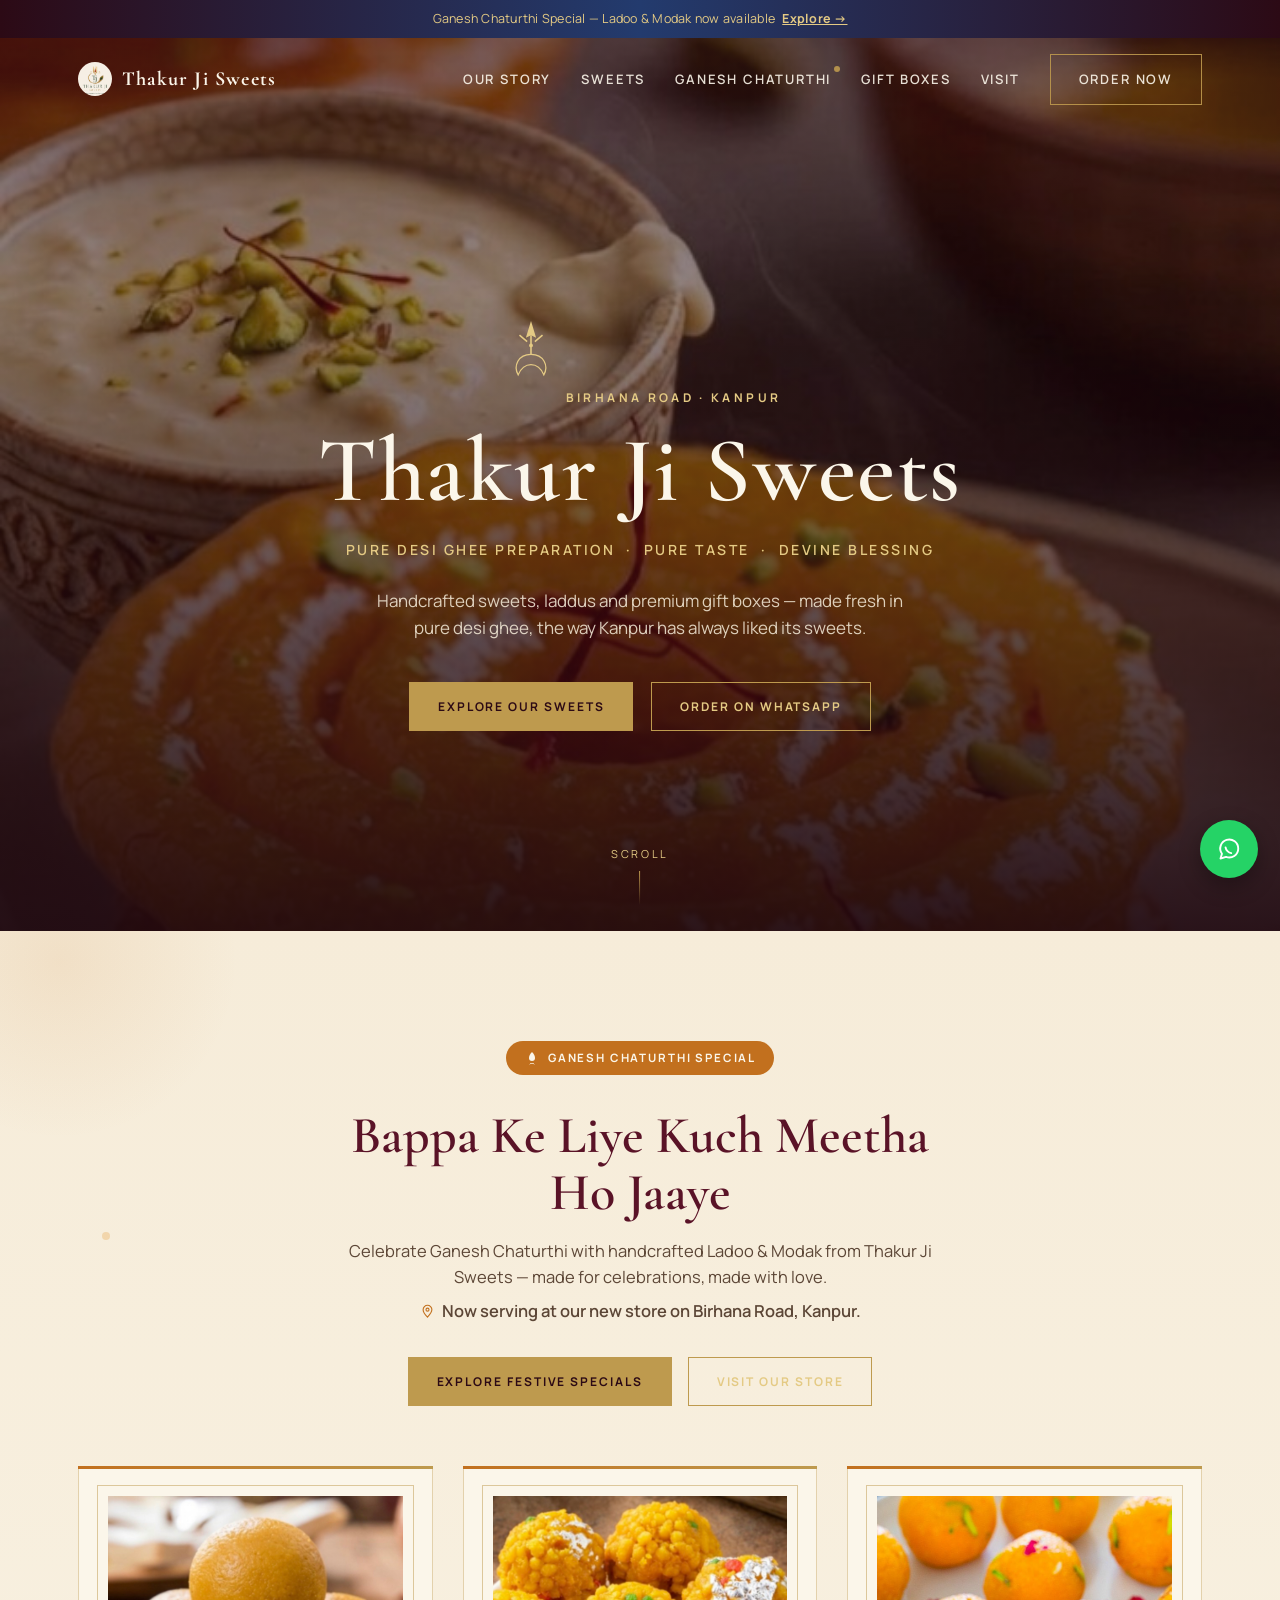
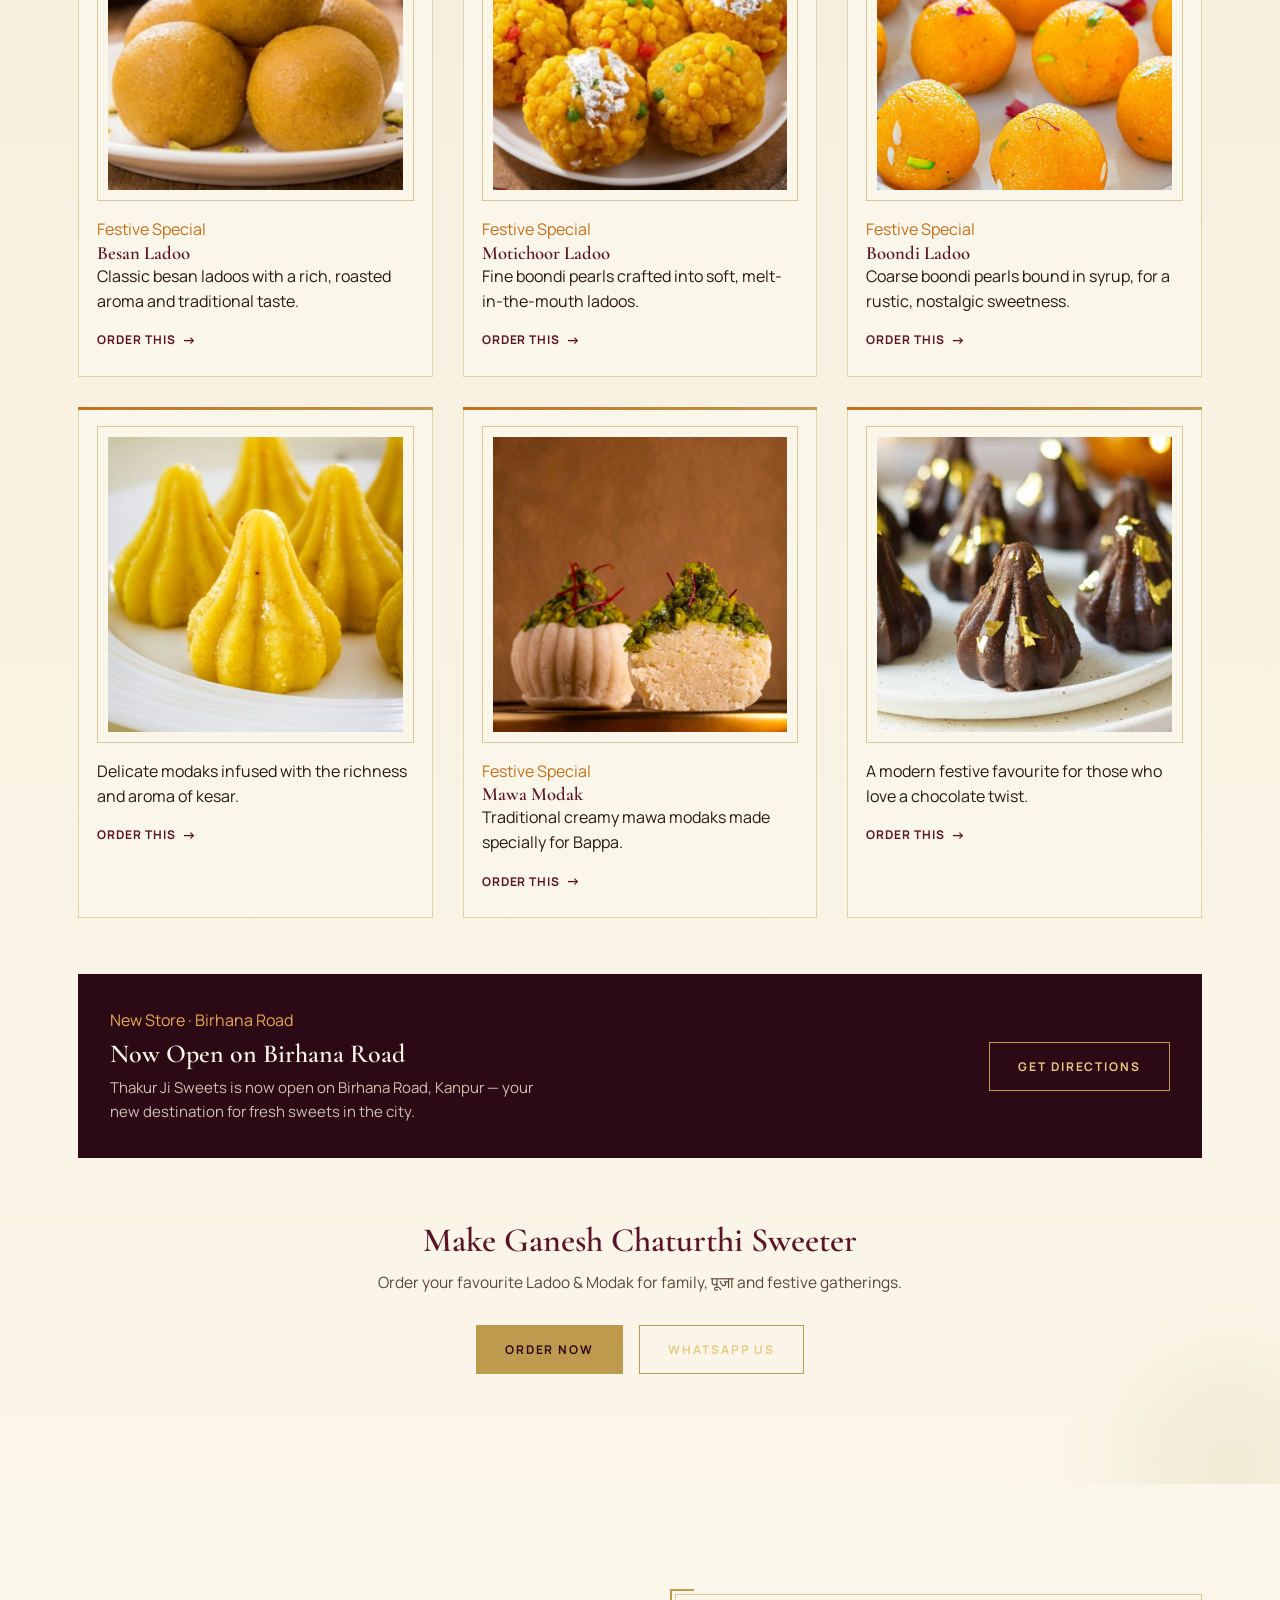
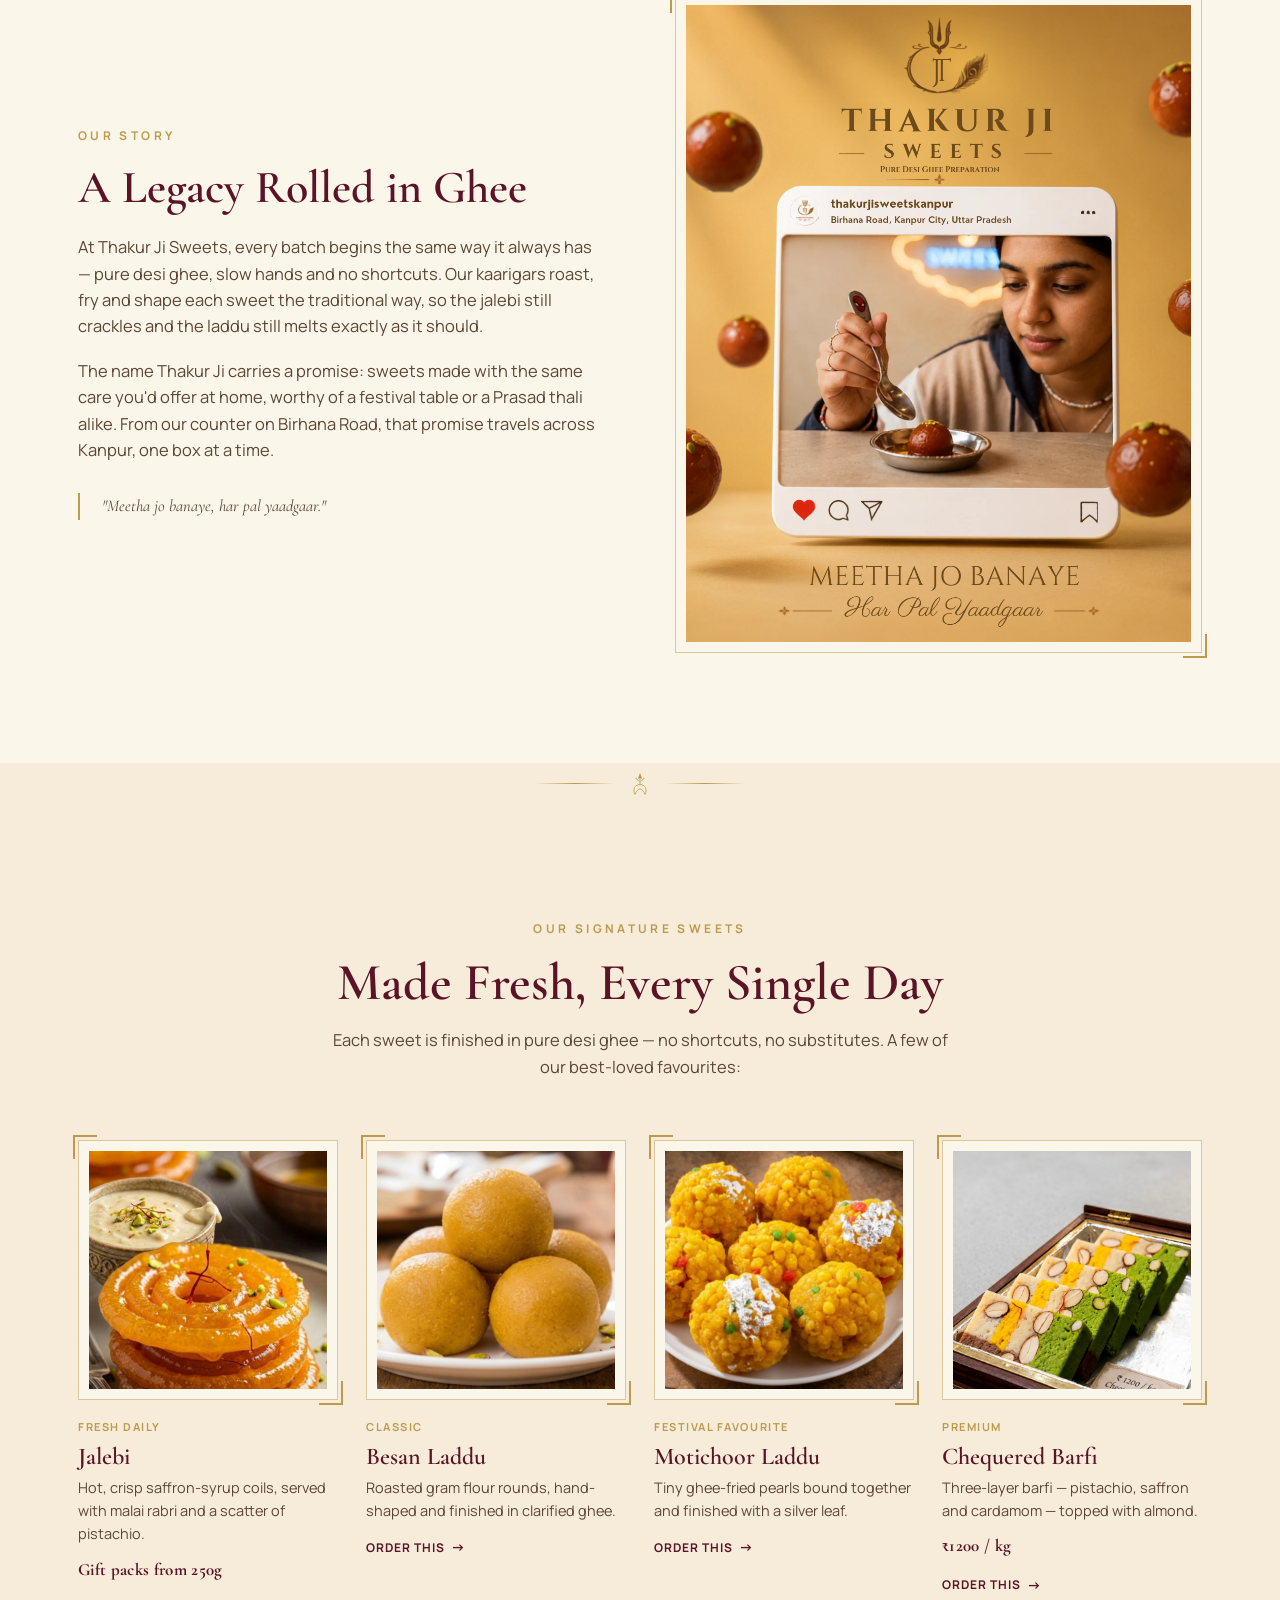
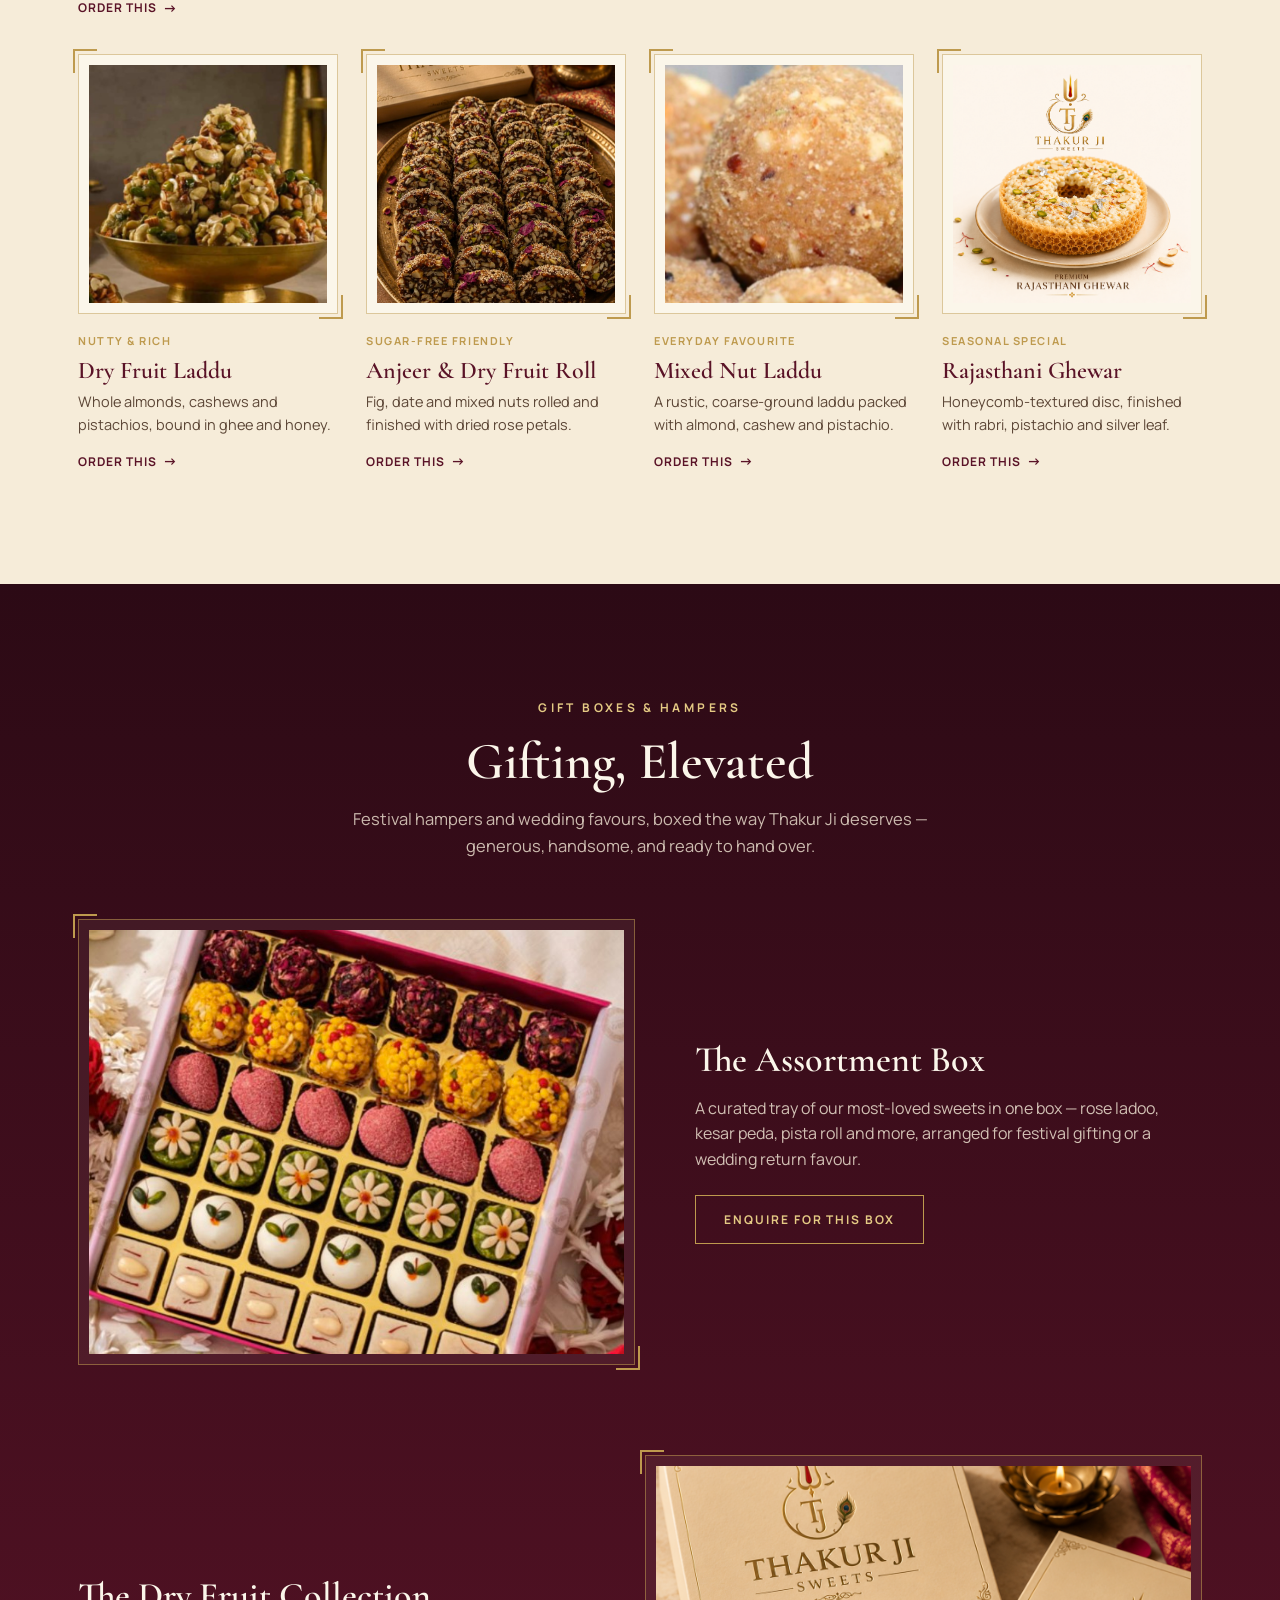
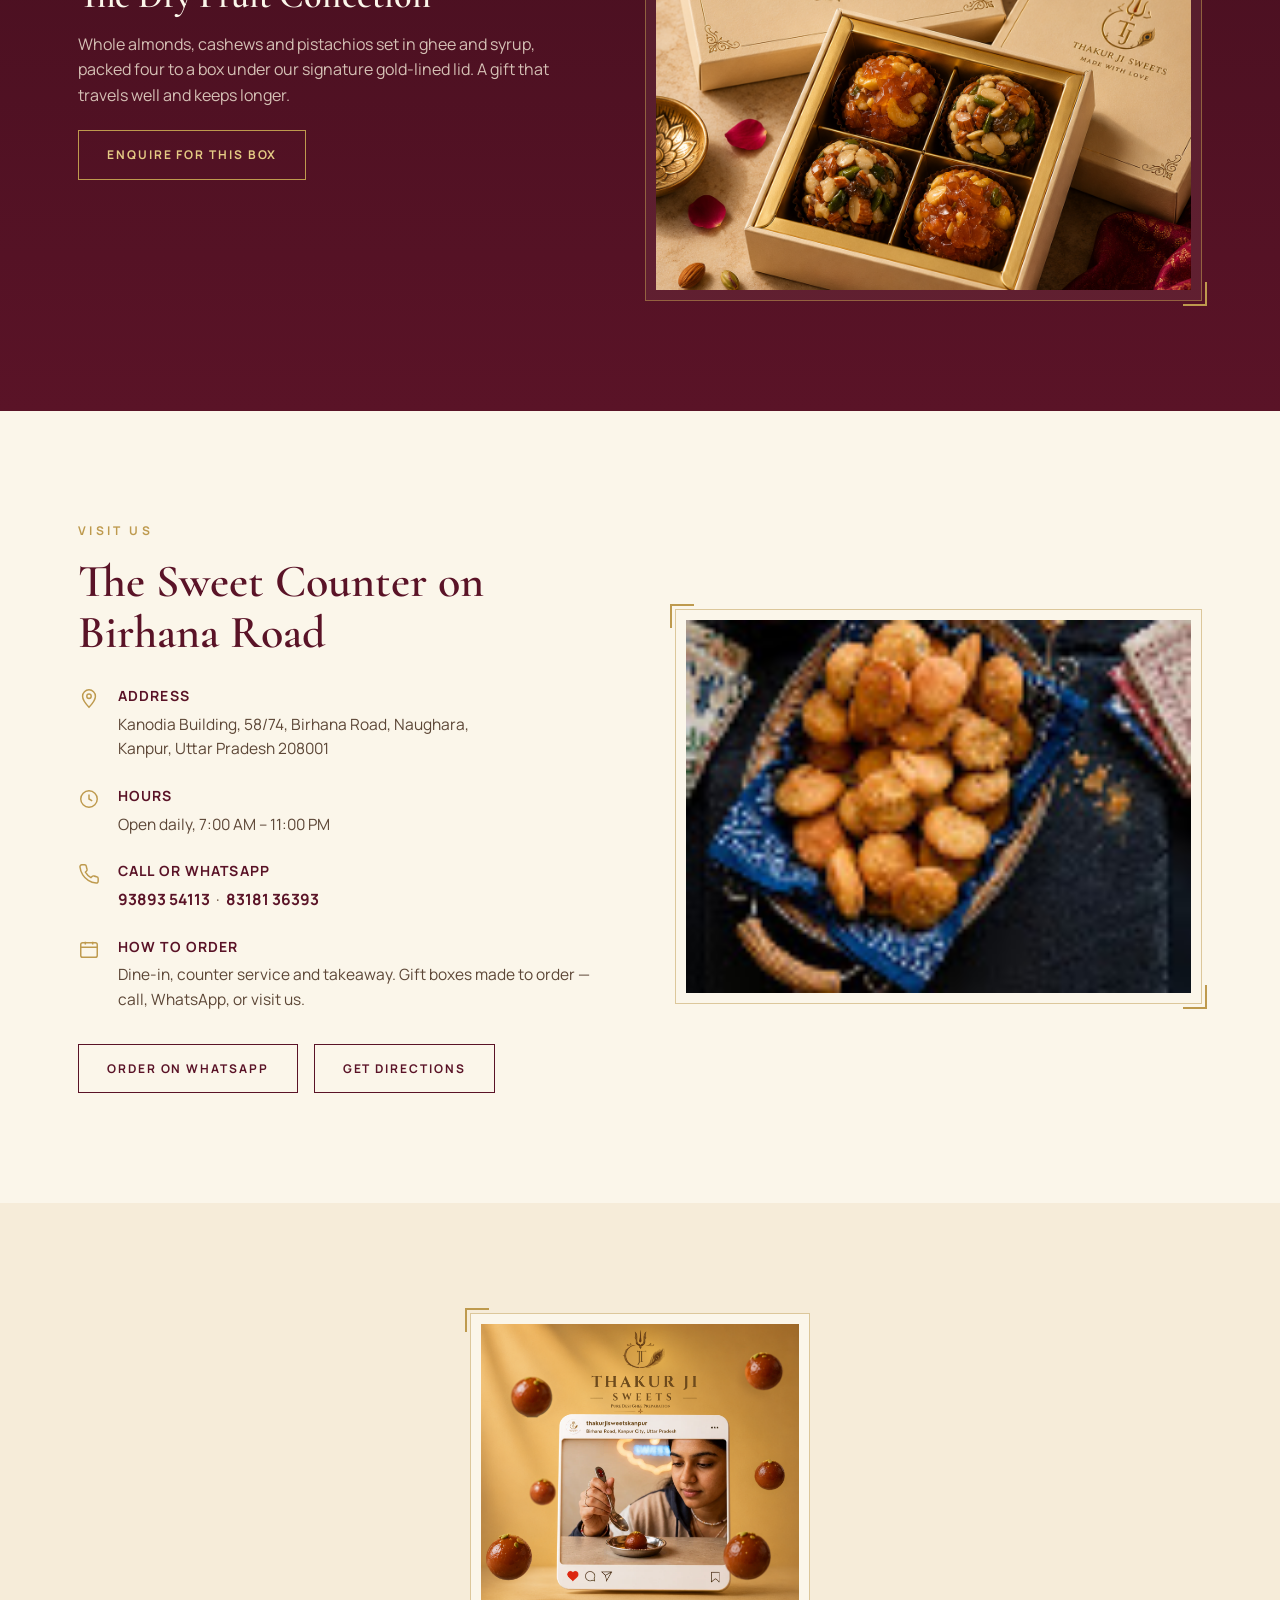
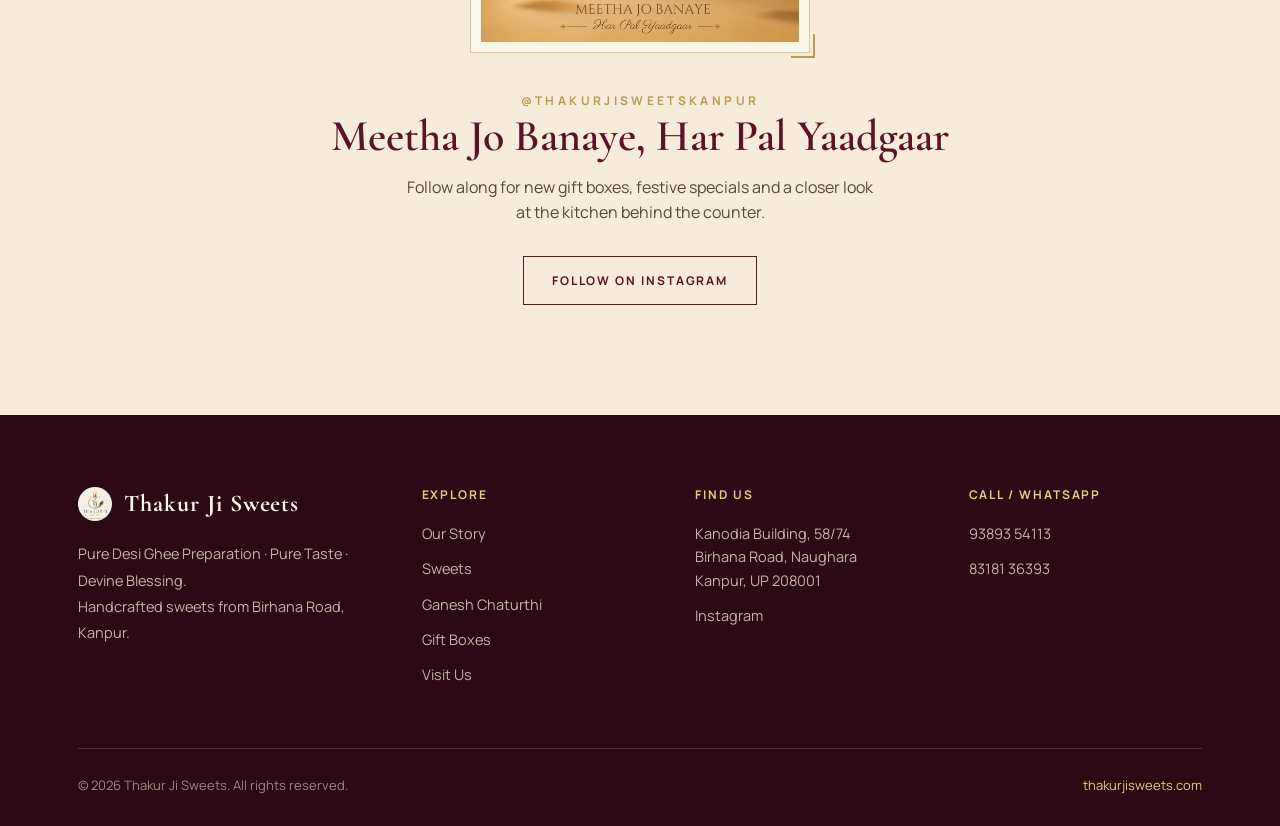
==== commit d6199387: "Add files via upload" ====
--- a/index.html
+++ b/index.html
@@ -540,12 +540,7 @@
       </div>
 
       <div class="gc-card reveal">
-        <div class="frame">
-          <div class="ph-tile">
-            <svg viewBox="0 0 24 24" fill="none" stroke="currentColor" stroke-width="1.5" aria-hidden="true"><circle cx="12" cy="14" r="7"/><path d="M9 7c1-2 2-3.5 3-4.5C13 3.5 14 5 15 7"/></svg>
-            Photo coming soon
-          </div>
-        </div>
+        <div class="frame"><img src="boondi-ladoo.jpg" alt="Boondi ladoo, festive coarse boondi sweet" loading="lazy"></div>
         <span class="tag">Festive Special</span>
         <h3>Boondi Ladoo</h3>
         <p>Coarse boondi pearls bound in syrup, for a rustic, nostalgic sweetness.</p>
@@ -553,14 +548,7 @@
       </div>
 
       <div class="gc-card reveal">
-        <div class="frame">
-          <div class="ph-tile">
-            <svg viewBox="0 0 24 24" fill="none" stroke="currentColor" stroke-width="1.5" aria-hidden="true"><path d="M12 4c-3.5 3-5.5 6.5-5.5 10a5.5 5.5 0 0 0 11 0c0-3.5-2-7-5.5-10Z"/></svg>
-            Photo coming soon
-          </div>
-        </div>
-        <span class="tag">Festive Special</span>
-        <h3>Kesar Modak</h3>
+        <div class="frame"><img src="kesar-modak.jpg" alt="Kesar modak, saffron modak for Ganesh Chaturthi" loading="lazy"></div>
         <p>Delicate modaks infused with the richness and aroma of kesar.</p>
         <a href="https://wa.me/919389354113" target="_blank" rel="noopener" class="card-order order-link" data-item="Kesar Modak (Ganesh Chaturthi Special)">Order This <span>→</span></a>
       </div>
@@ -574,14 +562,7 @@
       </div>
 
       <div class="gc-card reveal">
-        <div class="frame">
-          <div class="ph-tile">
-            <svg viewBox="0 0 24 24" fill="none" stroke="currentColor" stroke-width="1.5" aria-hidden="true"><path d="M12 4c-3.5 3-5.5 6.5-5.5 10a5.5 5.5 0 0 0 11 0c0-3.5-2-7-5.5-10Z"/></svg>
-            Photo coming soon
-          </div>
-        </div>
-        <span class="tag">Festive Special</span>
-        <h3>Chocolate Modak</h3>
+        <div class="frame"><img src="chocolate-modak.jpg" alt="Chocolate modak with edible gold leaf for Ganesh Chaturthi" loading="lazy"></div>
         <p>A modern festive favourite for those who love a chocolate twist.</p>
         <a href="https://wa.me/919389354113" target="_blank" rel="noopener" class="card-order order-link" data-item="Chocolate Modak (Ganesh Chaturthi Special)">Order This <span>→</span></a>
       </div>
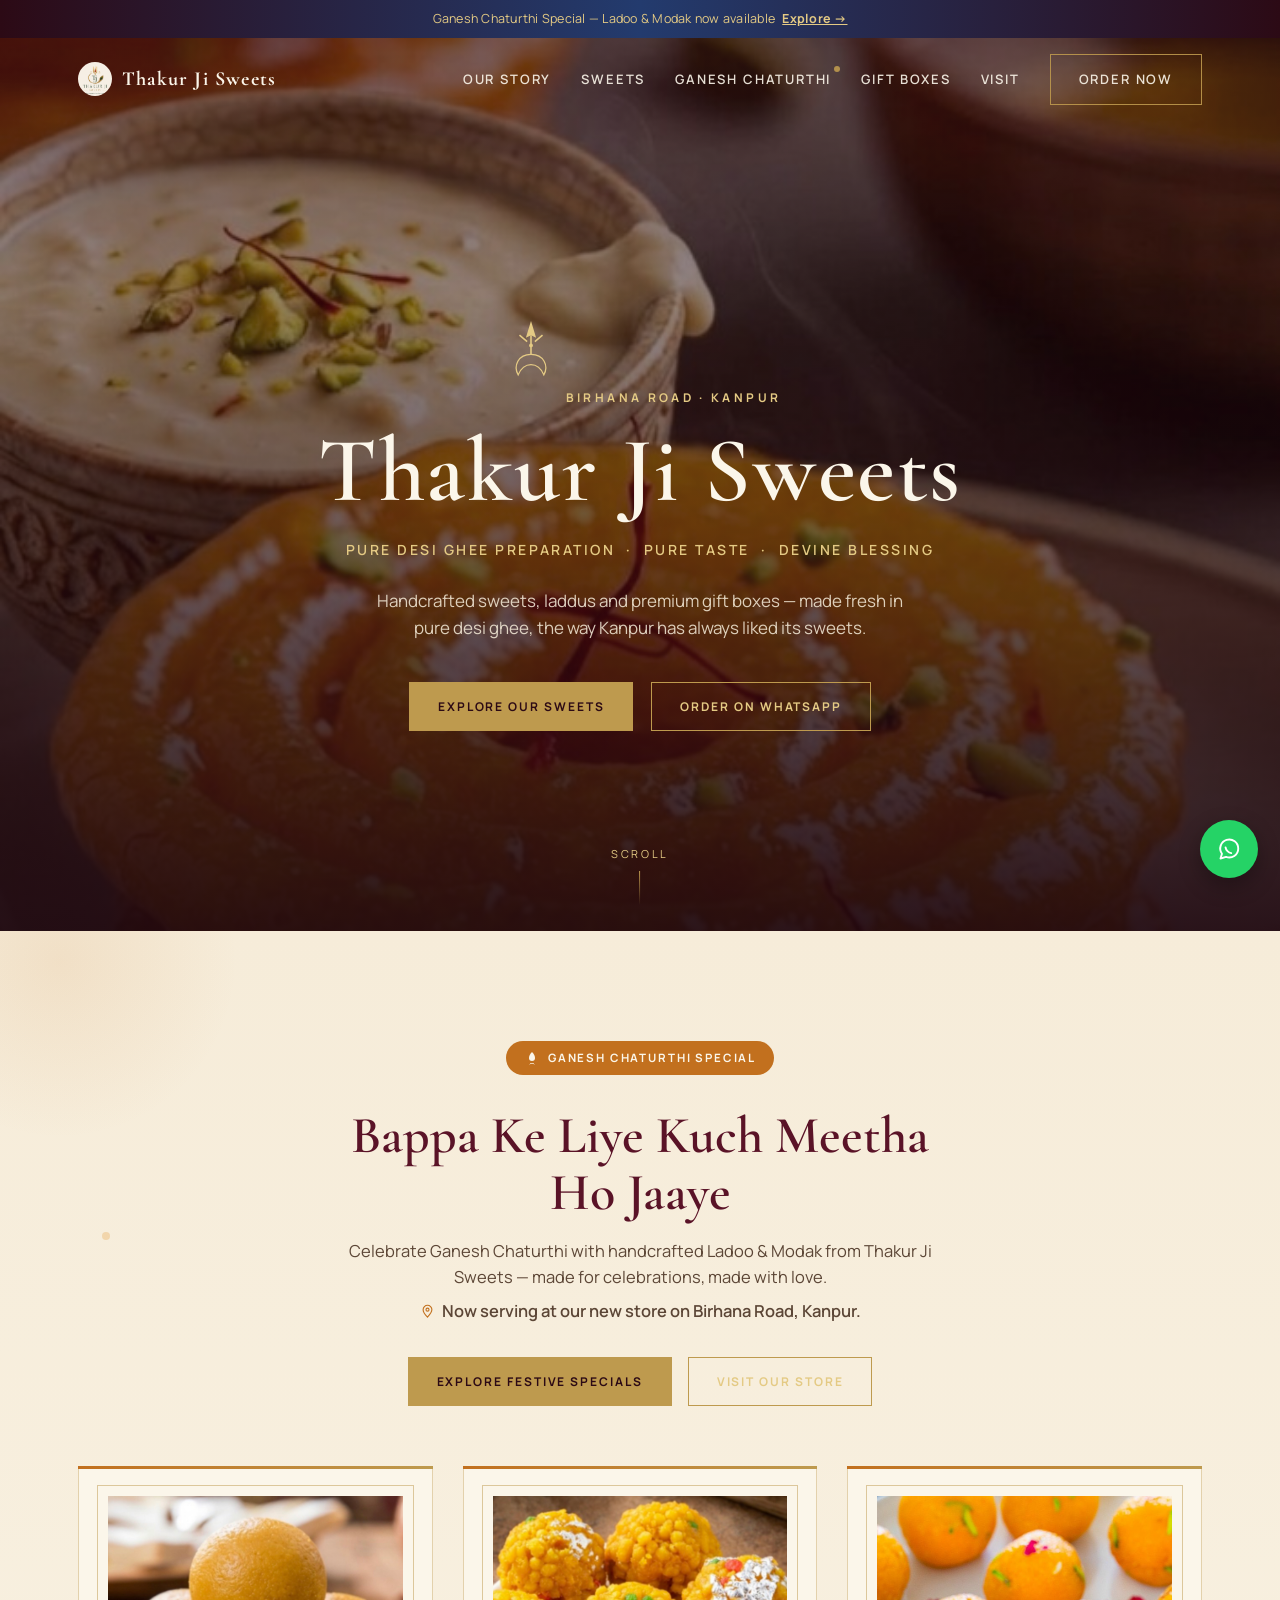
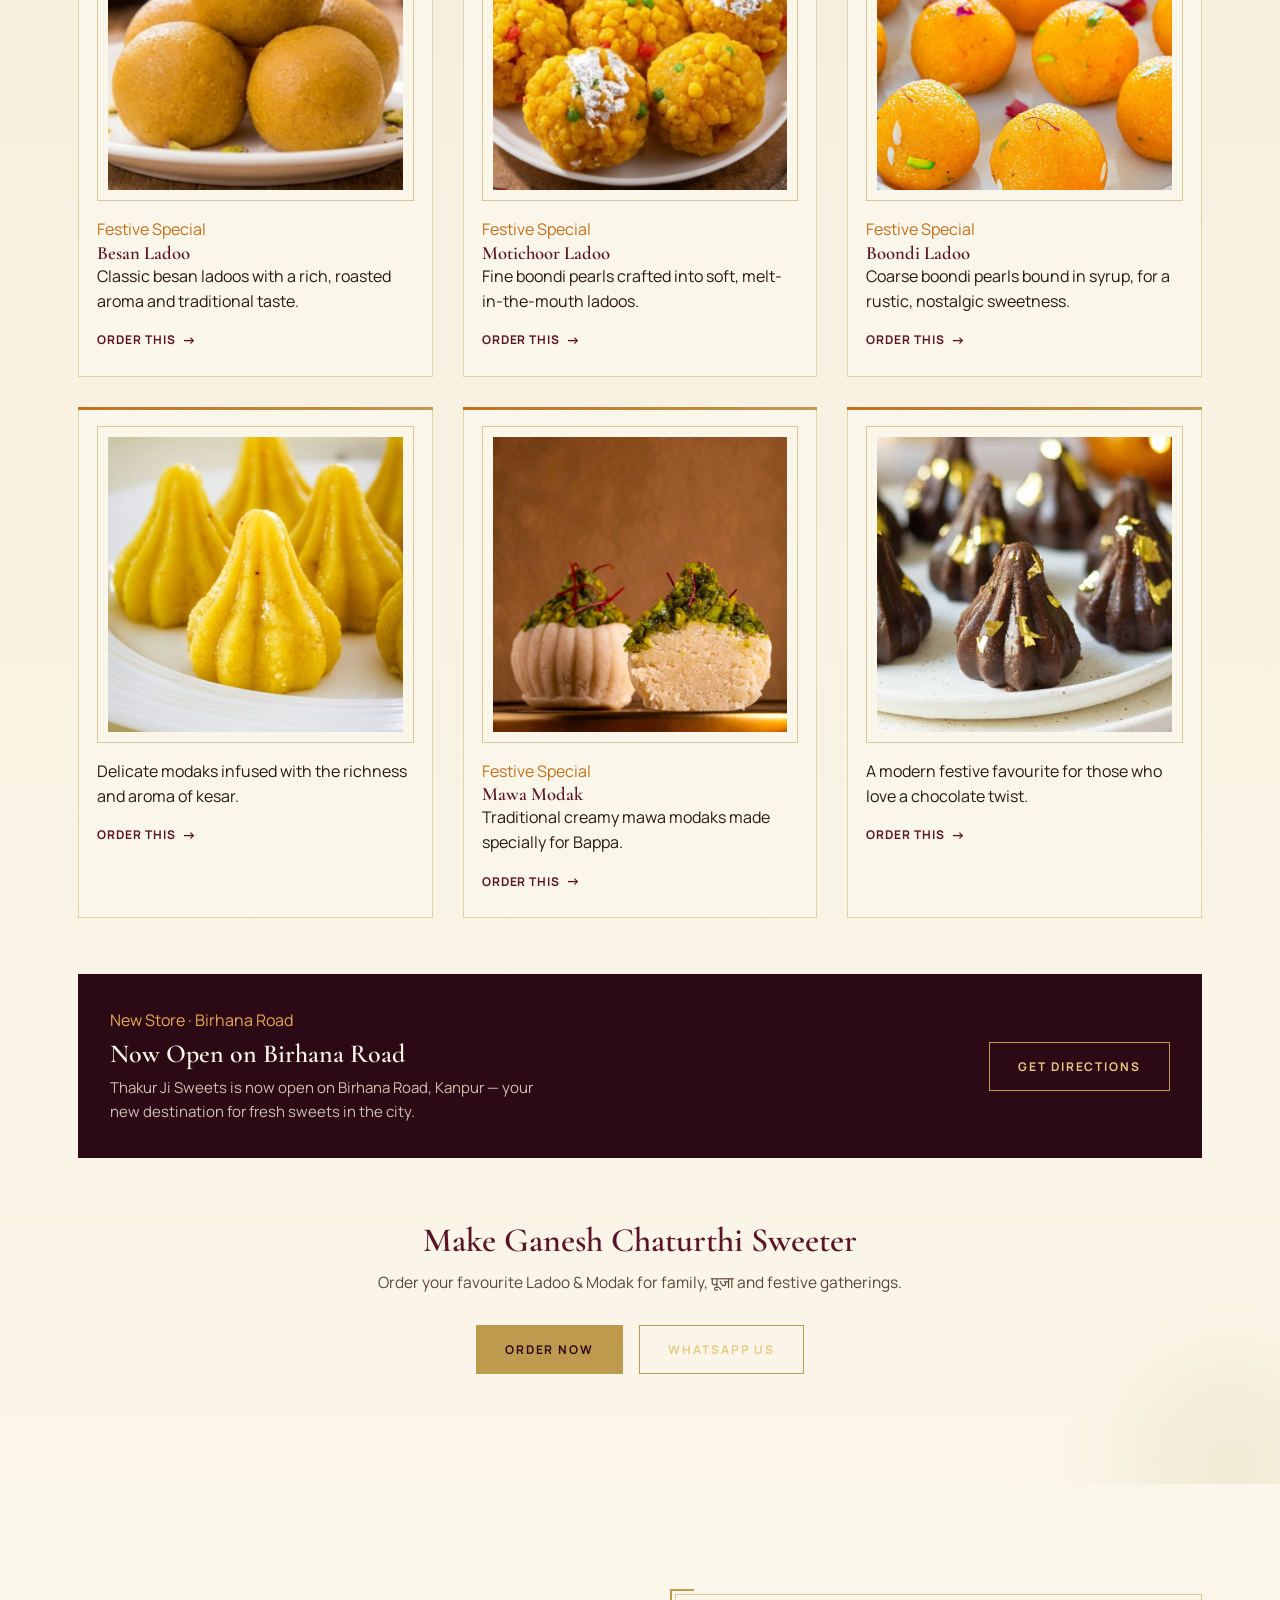
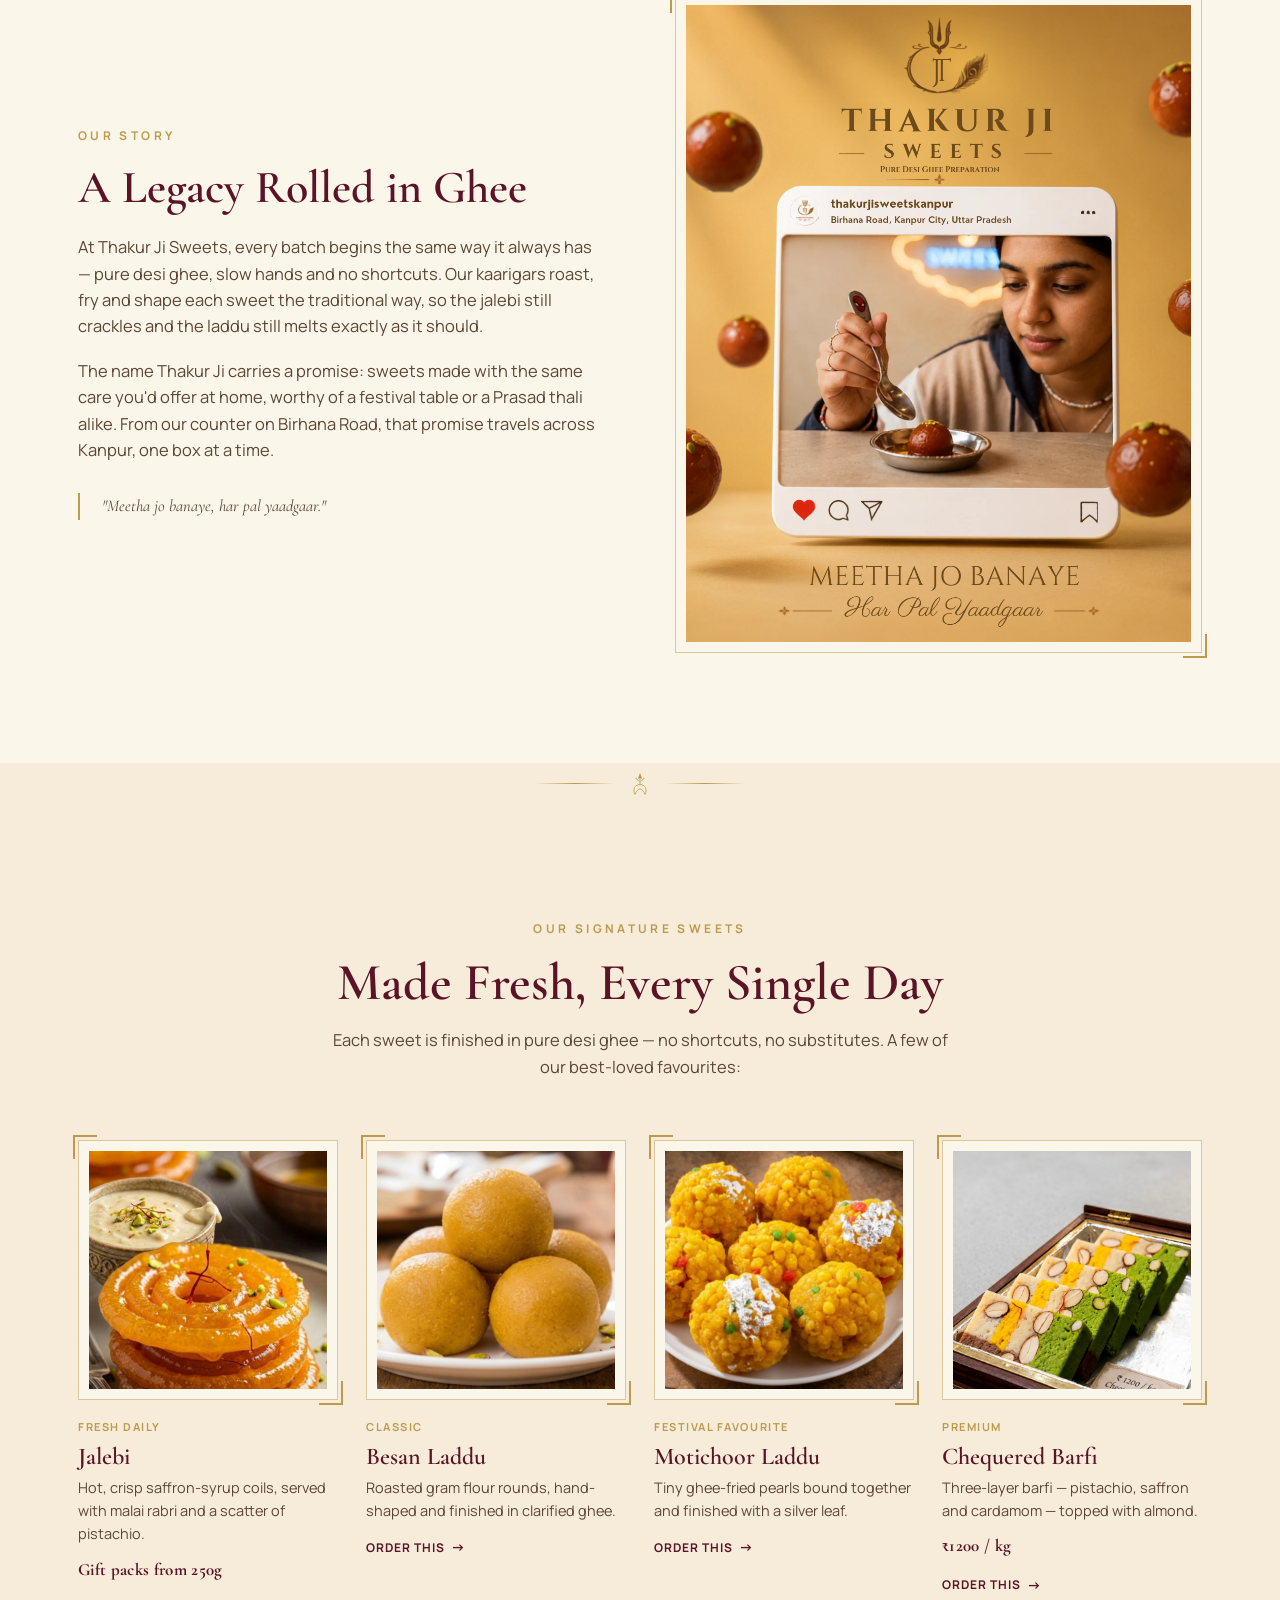
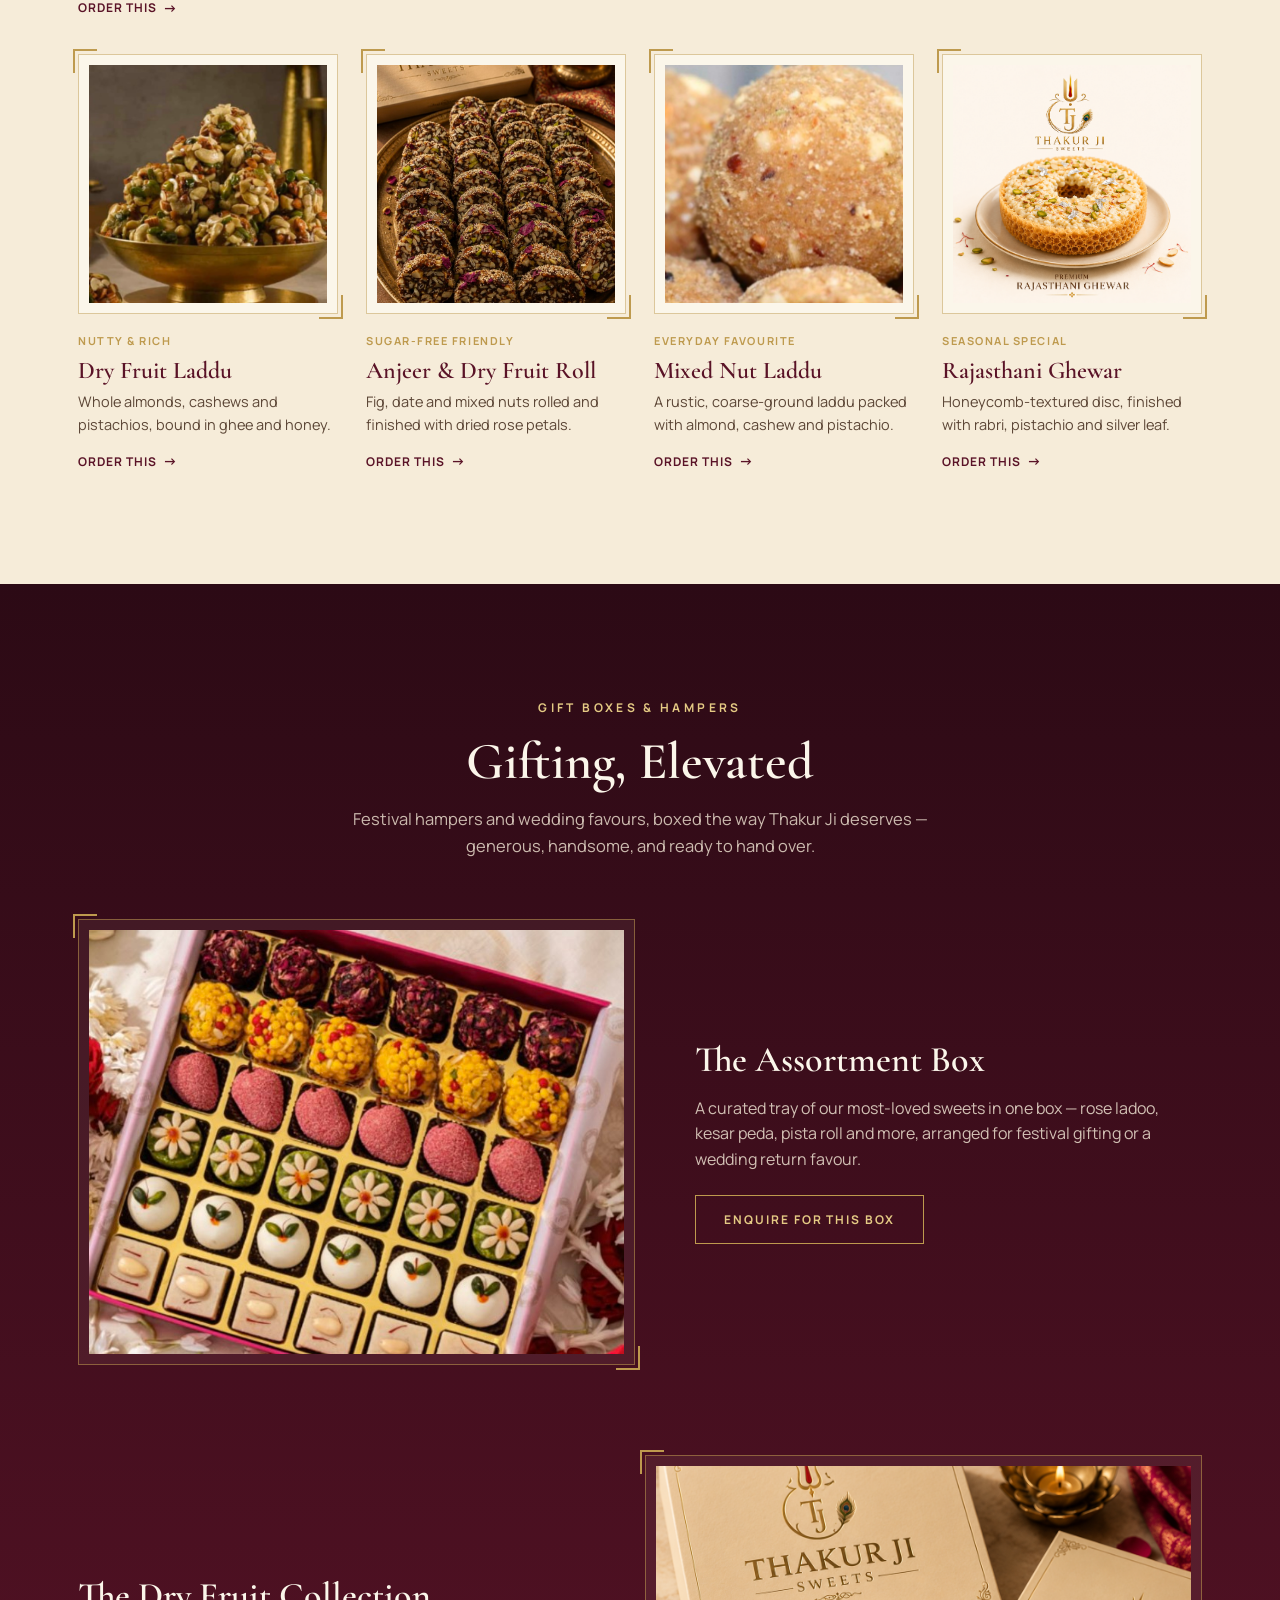
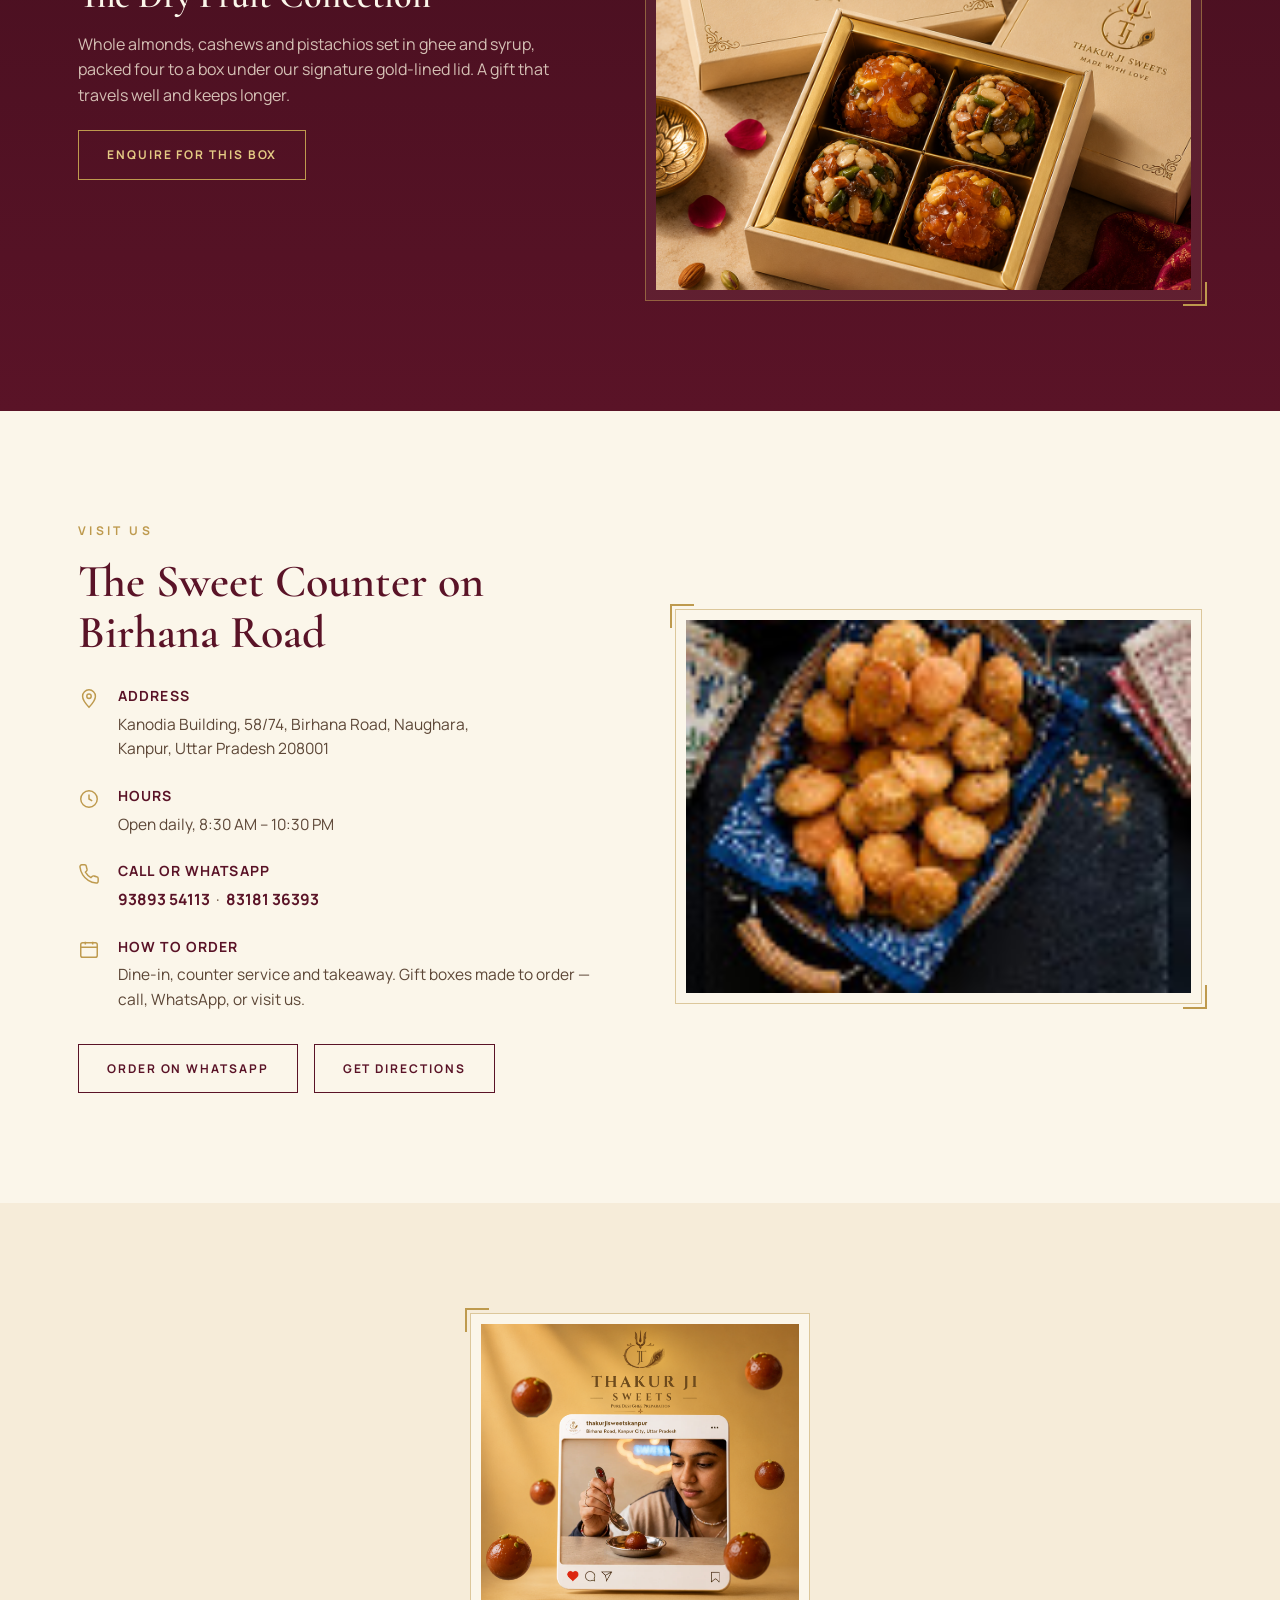
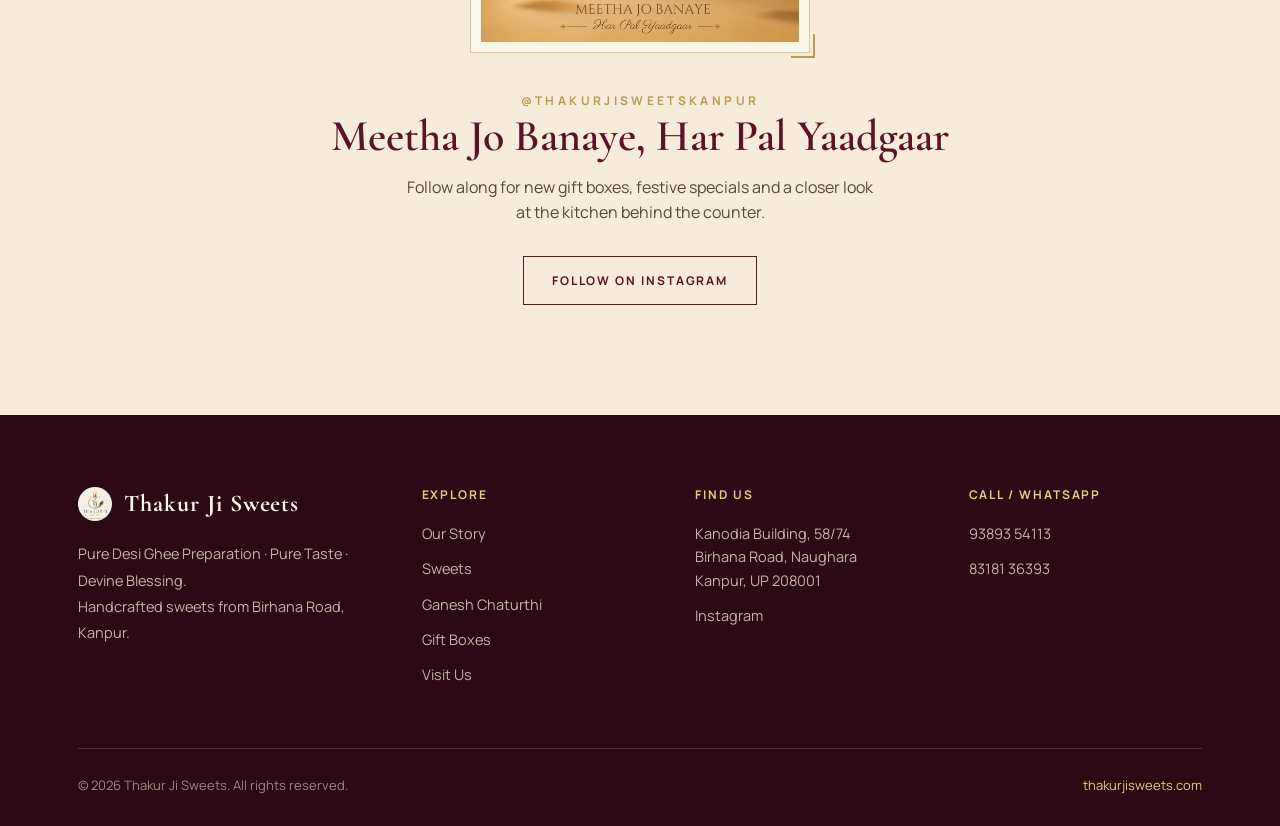
==== commit 7de2bbd6: "Add files via upload" ====
--- a/index.html
+++ b/index.html
@@ -4,16 +4,38 @@
 <meta charset="UTF-8">
 <meta name="viewport" content="width=device-width, initial-scale=1.0">
 <meta name="theme-color" content="#2C0A15">
-<title>Thakur Ji Sweets — Pure Desi Ghee Sweets, Kanpur</title>
-<meta name="description" content="Thakur Ji Sweets — handcrafted pure desi ghee sweets on Birhana Road, Kanpur. Ganesh Chaturthi special ladoo and modak, jalebi, barfi, ghewar and premium gift boxes.">
+<link rel="icon" type="image/png" sizes="16x16" href="favicon-16.png">
+<link rel="icon" type="image/png" sizes="32x32" href="favicon-32.png">
+<link rel="icon" type="image/png" sizes="192x192" href="favicon-192.png">
+<link rel="icon" type="image/png" sizes="512x512" href="favicon-512.png">
+<link rel="shortcut icon" href="favicon.ico">
+<link rel="apple-touch-icon" sizes="180x180" href="apple-touch-icon.png">
+<link rel="canonical" href="https://thakurjisweets.com/">
+<title>Thakur Ji Sweets — Sweet Shop in Kanpur | Pure Desi Ghee Mithai, Birhana Road</title>
+<meta name="description" content="Thakur Ji Sweets — a premium sweet shop on Birhana Road, Kanpur, making pure desi ghee ladoo, modak, jalebi, barfi and gift boxes. Ganesh Chaturthi specials available now.">
+<meta property="og:type" content="website">
+<meta property="og:site_name" content="Thakur Ji Sweets">
+<meta property="og:title" content="Thakur Ji Sweets — Sweet Shop in Kanpur | Pure Desi Ghee Mithai">
+<meta property="og:description" content="A premium sweet shop on Birhana Road, Kanpur, making pure desi ghee ladoo, modak, jalebi, barfi and gift boxes.">
+<meta property="og:image" content="https://thakurjisweets.com/jalebi-rabri-hero.jpg">
+<meta property="og:url" content="https://thakurjisweets.com/">
+<meta property="og:locale" content="en_IN">
+<meta name="twitter:card" content="summary_large_image">
+<meta name="twitter:title" content="Thakur Ji Sweets — Sweet Shop in Kanpur">
+<meta name="twitter:description" content="Pure desi ghee ladoo, modak, jalebi, barfi and gift boxes on Birhana Road, Kanpur.">
+<meta name="twitter:image" content="https://thakurjisweets.com/jalebi-rabri-hero.jpg">
 <script type="application/ld+json">
 {
   "@context": "https://schema.org",
   "@type": "Bakery",
   "name": "Thakur Ji Sweets",
+  "image": "https://thakurjisweets.com/jalebi-rabri-hero.jpg",
+  "logo": "https://thakurjisweets.com/logo.jpg",
   "description": "Premium pure desi ghee sweets shop in Kanpur, serving ladoo, modak, jalebi, barfi and festive sweets including Ganesh Chaturthi specials, from our Birhana Road store.",
+  "servesCuisine": "Indian Sweets",
+  "priceRange": "₹₹",
   "url": "https://thakurjisweets.com",
-  "telephone": "+91 93893 54113",
+  "telephone": ["+91 93893 54113", "+91 83181 36393"],
   "address": {
     "@type": "PostalAddress",
     "streetAddress": "Kanodia Building, 58/74, Birhana Road, Naughara",
@@ -25,8 +47,8 @@
   "openingHoursSpecification": {
     "@type": "OpeningHoursSpecification",
     "dayOfWeek": ["Monday","Tuesday","Wednesday","Thursday","Friday","Saturday","Sunday"],
-    "opens": "07:00",
-    "closes": "23:00"
+    "opens": "08:30",
+    "closes": "22:30"
   },
   "sameAs": ["https://instagram.com/thakurjisweetskanpur"]
 }
@@ -738,7 +760,7 @@
         <svg viewBox="0 0 24 24" fill="none" stroke="currentColor" stroke-width="1.6"><circle cx="12" cy="12" r="9"/><path d="M12 7v5l3.5 2"/></svg>
         <div>
           <h4>Hours</h4>
-          <p>Open daily, 7:00 AM – 11:00 PM</p>
+          <p>Open daily, 8:30 AM – 10:30 PM</p>
         </div>
       </div>
 
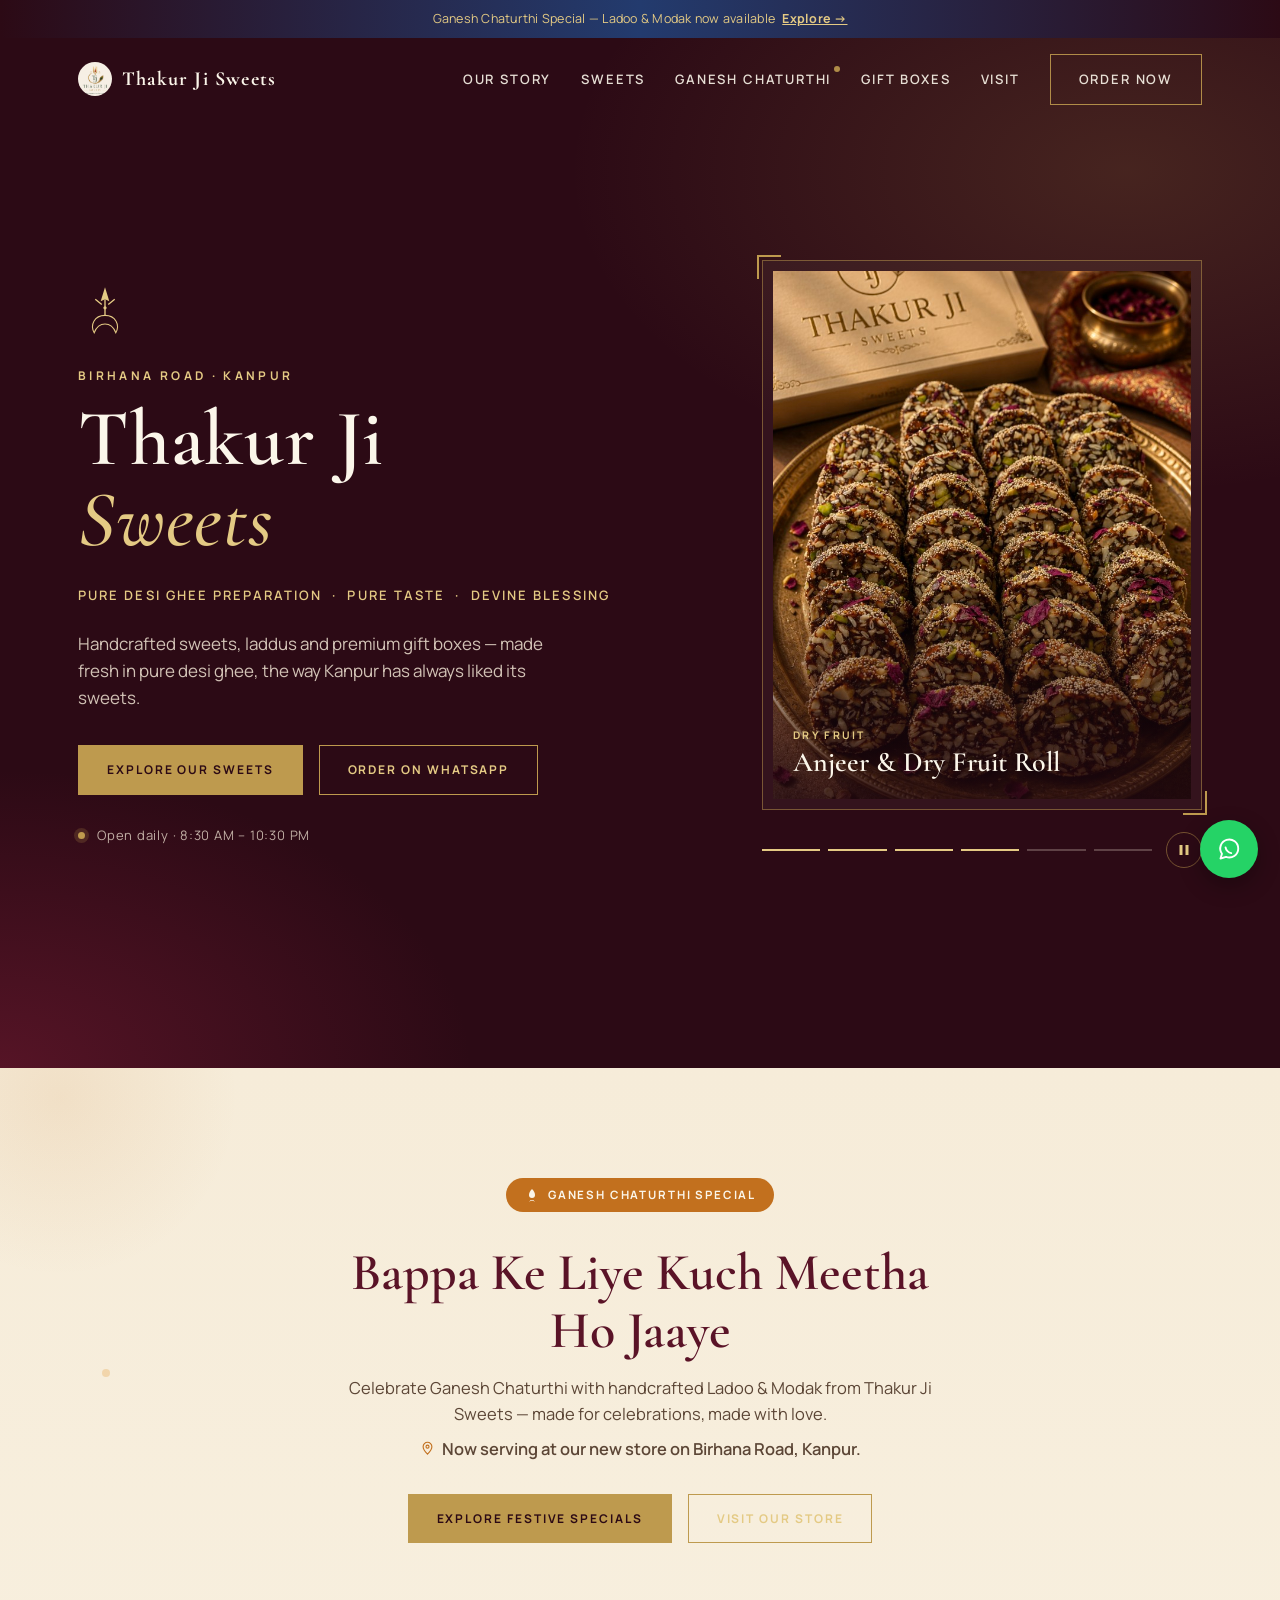
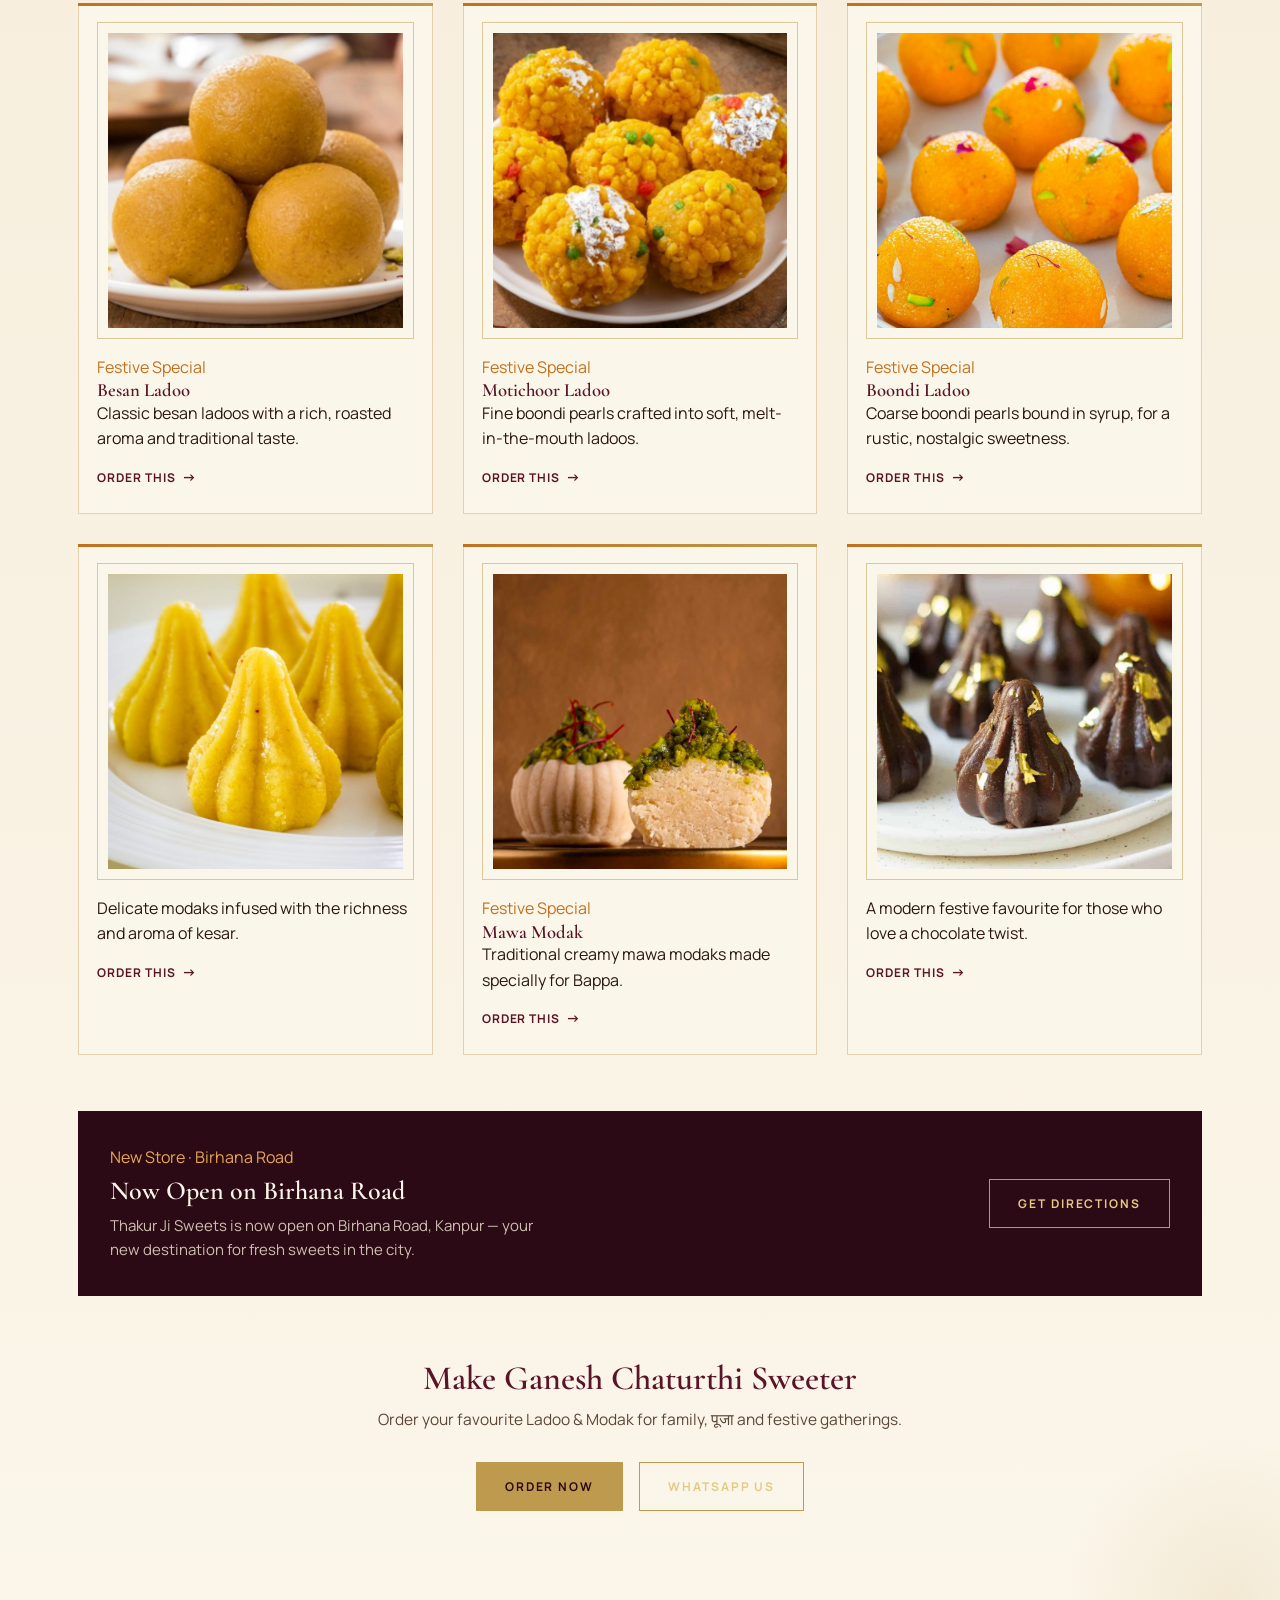
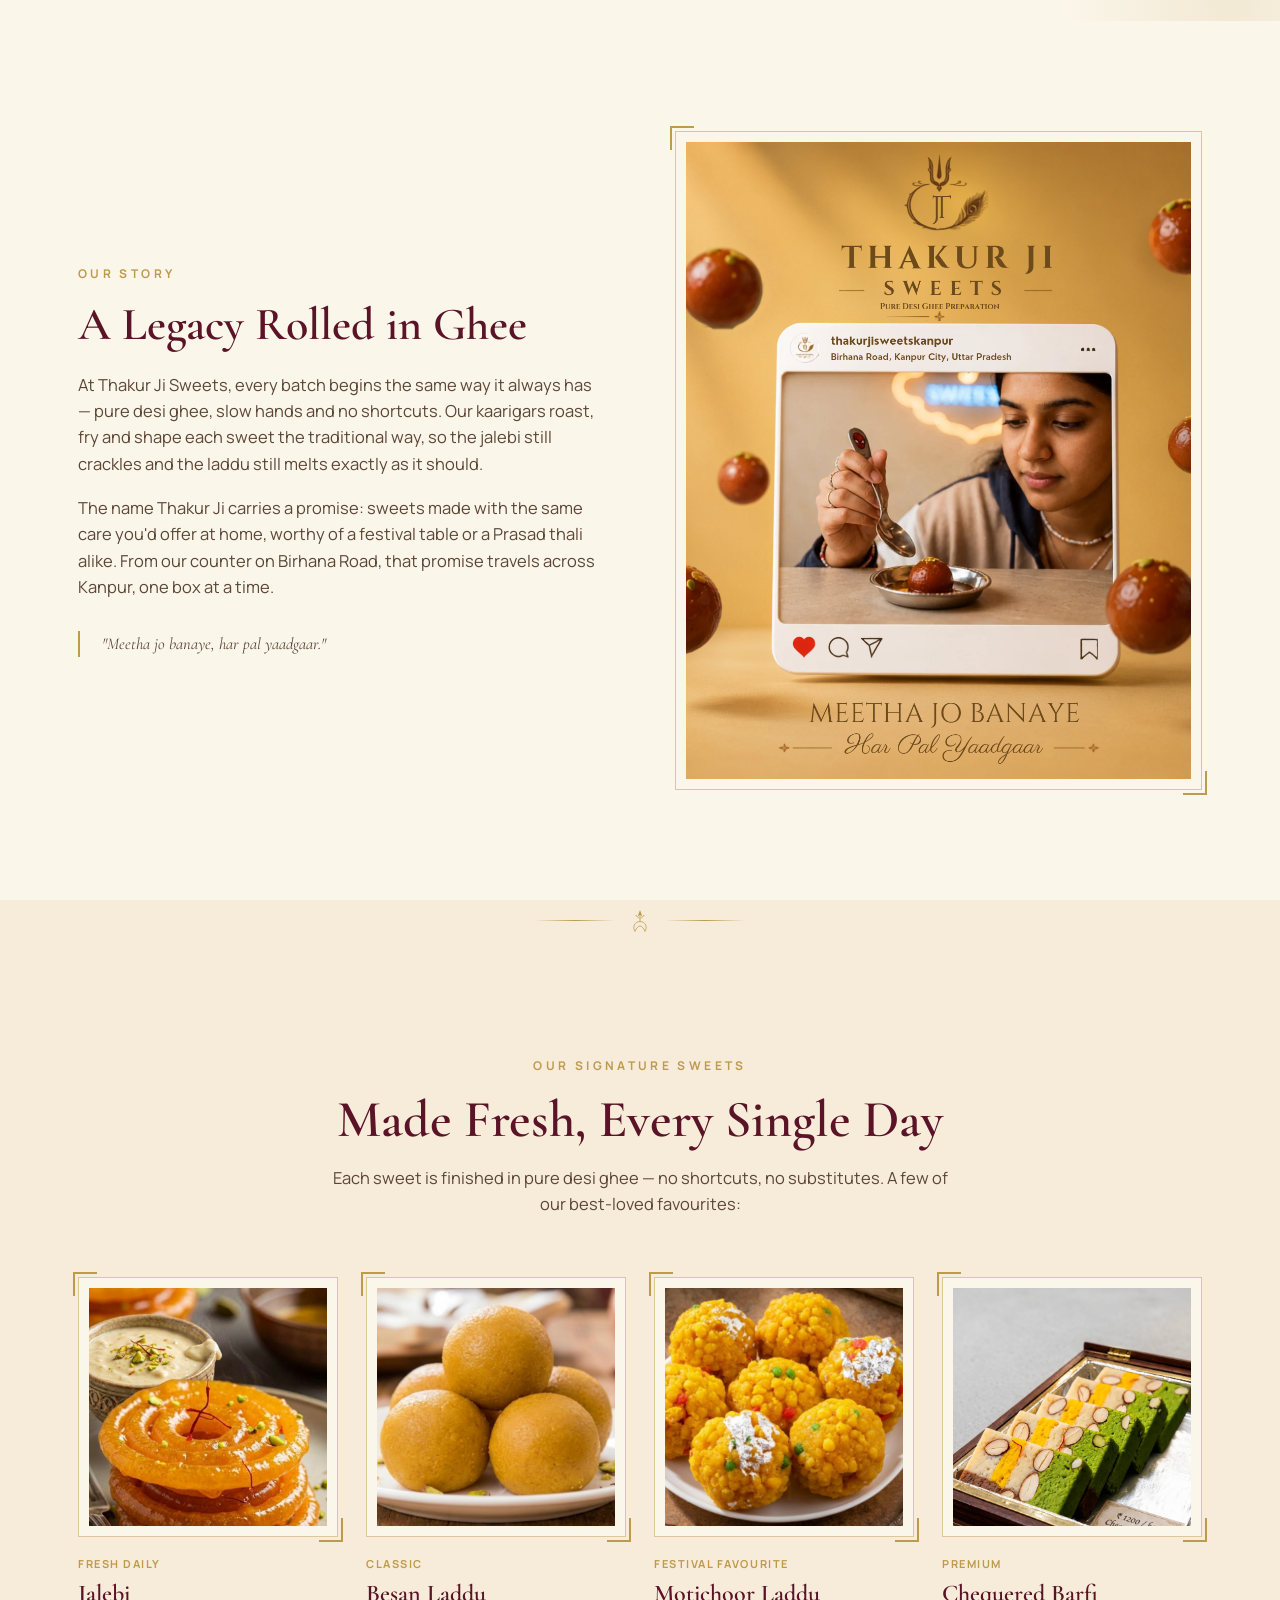
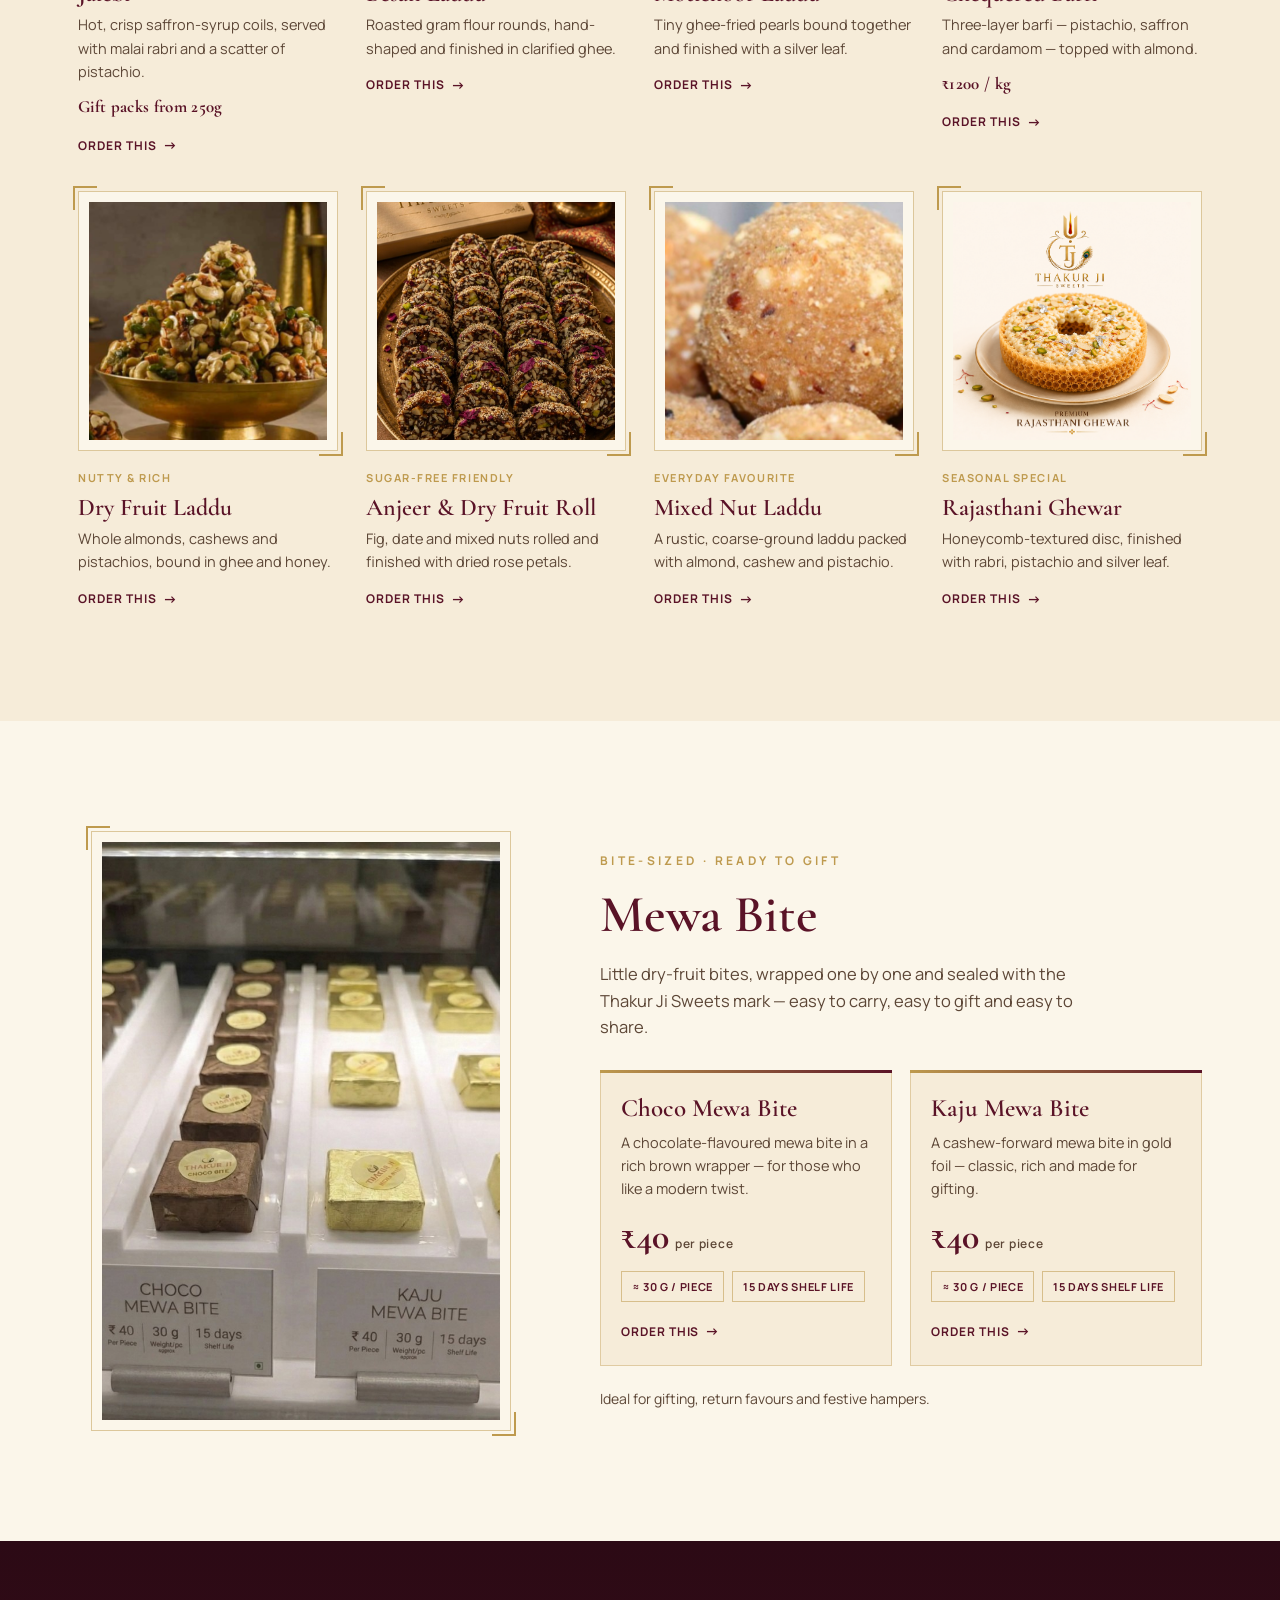
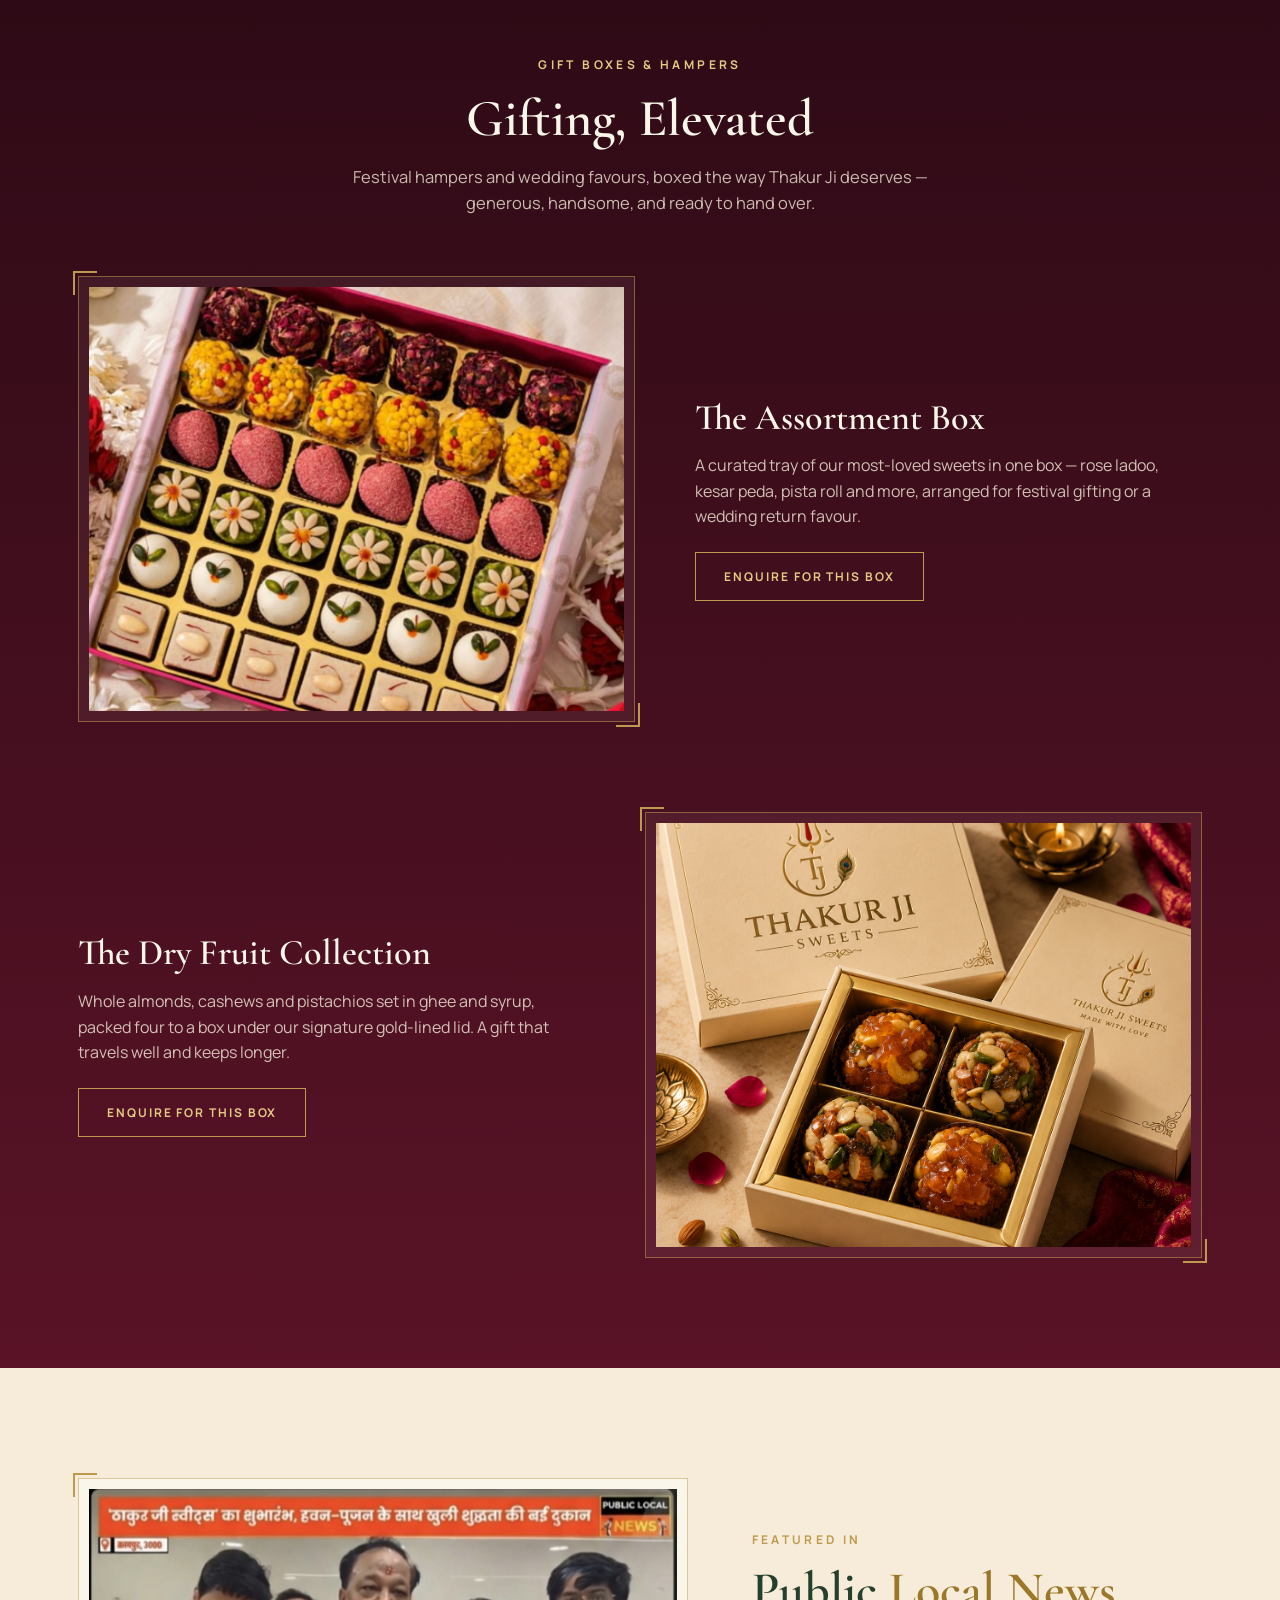
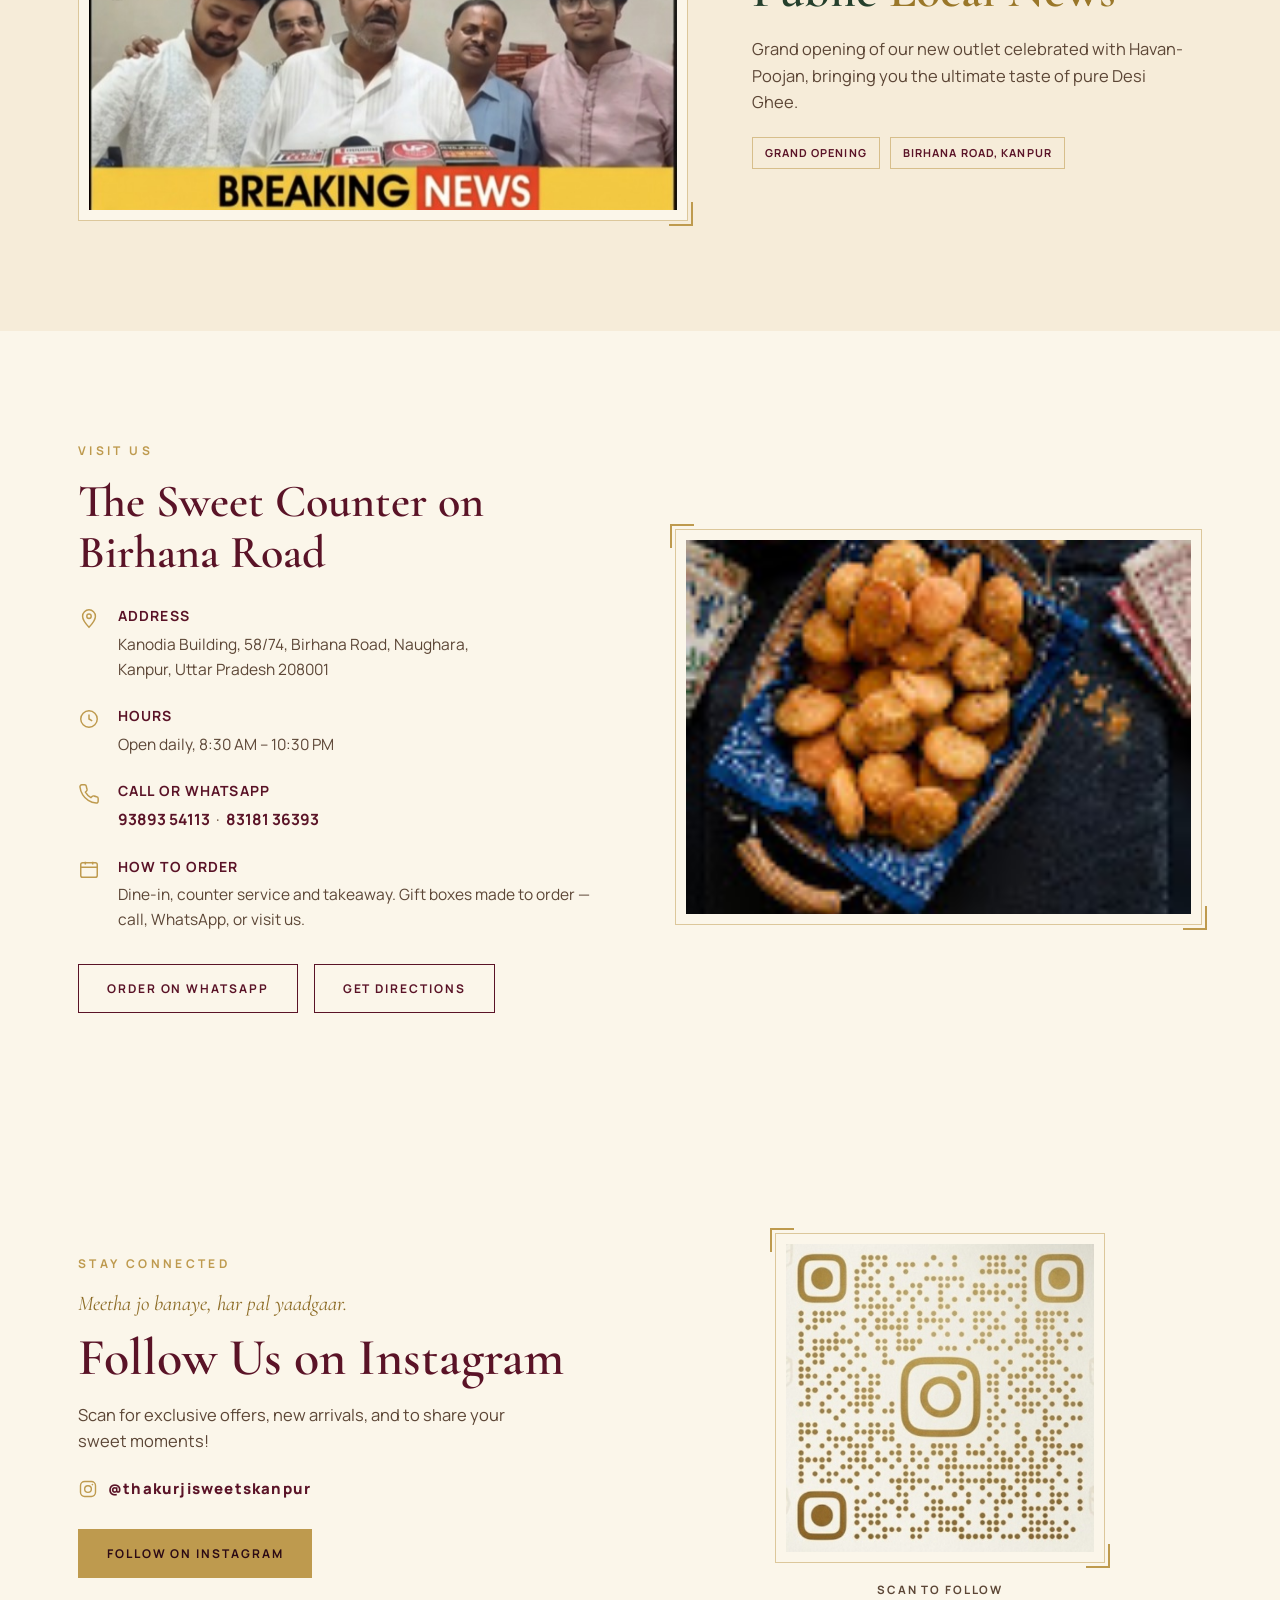
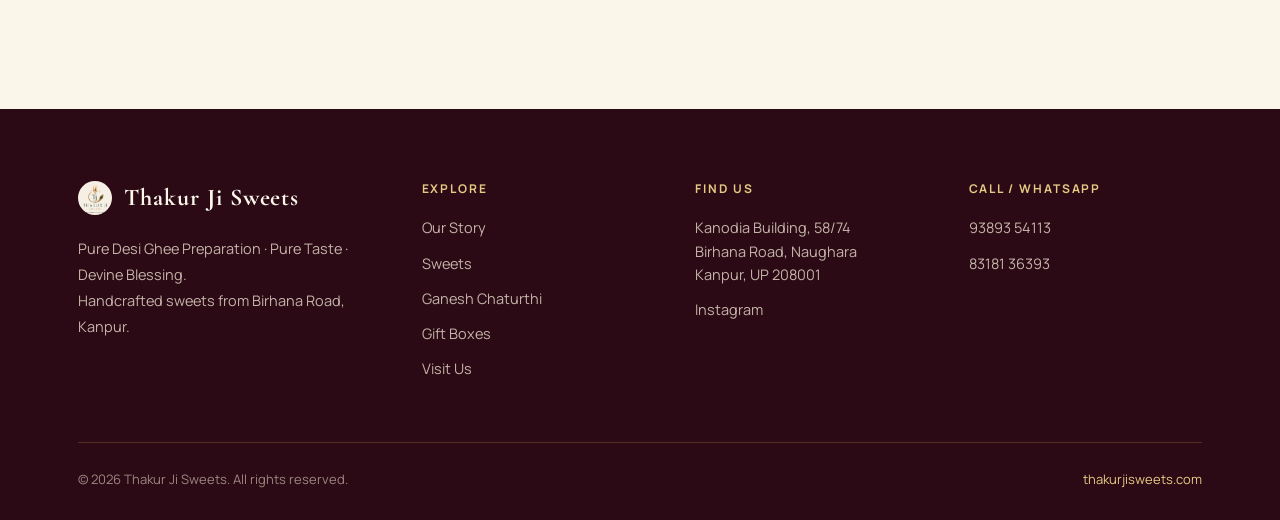
==== commit a7fb4f1f: "Add files via upload" ====
--- a/index.html
+++ b/index.html
@@ -3,7 +3,9 @@
 <head>
 <meta charset="UTF-8">
 <meta name="viewport" content="width=device-width, initial-scale=1.0">
+<script>try{if(sessionStorage.getItem("tjSeen"))document.documentElement.classList.add("no-preloader")}catch(e){}</script>
 <meta name="theme-color" content="#2C0A15">
+<link rel="preload" as="image" href="favicon-192.png">
 <link rel="icon" type="image/png" sizes="16x16" href="favicon-16.png">
 <link rel="icon" type="image/png" sizes="32x32" href="favicon-32.png">
 <link rel="icon" type="image/png" sizes="192x192" href="favicon-192.png">
@@ -11,11 +13,11 @@
 <link rel="shortcut icon" href="favicon.ico">
 <link rel="apple-touch-icon" sizes="180x180" href="apple-touch-icon.png">
 <link rel="canonical" href="https://thakurjisweets.com/">
-<title>Thakur Ji Sweets — Sweet Shop in Kanpur | Pure Desi Ghee Mithai, Birhana Road</title>
+<title>Thakur Ji Sweets — Sweet Shop in Kanpur | Pure Desi Ghee Sweets, Birhana Road</title>
 <meta name="description" content="Thakur Ji Sweets — a premium sweet shop on Birhana Road, Kanpur, making pure desi ghee ladoo, modak, jalebi, barfi and gift boxes. Ganesh Chaturthi specials available now.">
 <meta property="og:type" content="website">
 <meta property="og:site_name" content="Thakur Ji Sweets">
-<meta property="og:title" content="Thakur Ji Sweets — Sweet Shop in Kanpur | Pure Desi Ghee Mithai">
+<meta property="og:title" content="Thakur Ji Sweets — Sweet Shop in Kanpur | Pure Desi Ghee Sweets">
 <meta property="og:description" content="A premium sweet shop on Birhana Road, Kanpur, making pure desi ghee ladoo, modak, jalebi, barfi and gift boxes.">
 <meta property="og:image" content="https://thakurjisweets.com/jalebi-rabri-hero.jpg">
 <meta property="og:url" content="https://thakurjisweets.com/">
@@ -71,7 +73,10 @@
     --ink:#2A1810;
     --ink-soft:#5c4636;
     --max:1180px;
-  }
+    --intro:1.5s;
+  }
+  .no-preloader{ --intro:.05s; }
+  .sr-only{ position:absolute; width:1px; height:1px; overflow:hidden; clip:rect(0 0 0 0); white-space:nowrap; }
   *{box-sizing:border-box; margin:0; padding:0;}
   html{scroll-behavior:smooth;}
   body{
@@ -178,51 +183,92 @@
   .nav-toggle{ display:none; background:none; border:none; color:var(--cream-soft); font-size:26px; cursor:pointer; min-width:44px; min-height:44px; }
   header.scrolled .nav-toggle{ color:var(--maroon); }
 
-  /* ---------- Hero ---------- */
+  /* ---------- Loader (logo animation) ---------- */
+  .preloader{
+    position:fixed; inset:0; z-index:1000; background:var(--cream);
+    display:flex; align-items:center; justify-content:center;
+    transition:opacity .8s ease, visibility .8s ease;
+    animation:plFailsafe .8s ease 4.5s forwards;
+  }
+  .preloader.is-done{ opacity:0; visibility:hidden; }
+  .no-preloader .preloader{ display:none; }
+  @keyframes plFailsafe{ to{ opacity:0; visibility:hidden; } }
+  .pl-inner{ text-align:center; padding:0 20px; }
+  .pl-logo{ position:relative; width:136px; height:136px; margin:0 auto 26px; }
+  .pl-logo img{ position:absolute; top:16px; left:16px; width:104px; height:104px; animation:plFade 1s ease .15s both; }
+  .pl-ring{ position:absolute; inset:0; width:100%; height:100%; transform:rotate(-90deg); }
+  .pl-ring circle{ fill:none; stroke:var(--gold); stroke-width:1.5; stroke-linecap:round; stroke-dasharray:389; stroke-dashoffset:389; animation:plDraw 1.7s cubic-bezier(.6,.05,.2,1) .2s forwards; }
+  .pl-word{ font-family:'Cormorant Garamond',serif; font-weight:600; font-size:26px; letter-spacing:.16em; text-transform:uppercase; color:var(--maroon); animation:plUp .9s ease .5s both; }
+  .pl-sub{ margin-top:6px; font-size:10.5px; letter-spacing:.42em; text-transform:uppercase; color:var(--gold); font-weight:700; animation:plUp .9s ease .75s both; }
+  @keyframes plDraw{ to{ stroke-dashoffset:0; } }
+  @keyframes plFade{ from{ opacity:0; transform:scale(.94); } to{ opacity:1; transform:none; } }
+  @keyframes plUp{ from{ opacity:0; transform:translateY(10px); } to{ opacity:1; transform:none; } }
+
+  /* ---------- Hero (brand copy + product showcase) ---------- */
   .hero{
-    position:relative; min-height:100svh; display:flex; align-items:flex-end;
-    background:#000;
-  }
-  .hero-img{
-    position:absolute; inset:0; width:100%; height:100%; object-fit:cover; object-position:60% 40%;
-    opacity:.78;
-  }
-  .hero::after{
-    content:'';
-    position:absolute; inset:0;
-    background:linear-gradient(180deg, rgba(44,10,21,.55) 0%, rgba(44,10,21,.35) 32%, rgba(30,7,15,.92) 100%);
-  }
-  .hero-content{
+    position:relative; min-height:100svh; display:flex; align-items:center; overflow:hidden;
+    background:
+      radial-gradient(900px 520px at 88% 16%, rgba(190,154,78,.18), transparent 62%),
+      radial-gradient(760px 480px at 0% 100%, rgba(120,28,52,.55), transparent 62%),
+      var(--maroon-deep);
+  }
+  .hero-grid{
     position:relative; z-index:2; width:100%;
-    padding:206px 0 90px;
-    text-align:center;
-  }
-  .hero-crest{ width:64px; height:64px; margin:0 auto 22px; }
-  .hero-content .eyebrow{ color:var(--gold-light); }
+    display:grid; grid-template-columns:1.05fr .95fr; gap:clamp(36px,6vw,84px); align-items:center;
+    padding-top:150px; padding-bottom:90px;
+  }
+  .hero-anim{ animation:heroUp .95s cubic-bezier(.2,.7,.2,1) both; animation-delay:calc(var(--intro) + var(--i, 0) * .12s); }
+  @keyframes heroUp{ from{ opacity:0; transform:translateY(22px); } to{ opacity:1; transform:none; } }
+  .hero-crest{ width:54px; height:54px; margin-bottom:22px; }
+  .hero-copy .eyebrow{ color:var(--gold-light); display:block; }
   .hero h1{
-    color:var(--cream-soft);
-    font-size:clamp(46px, 8vw, 92px);
-    letter-spacing:.02em;
-    margin:10px 0 18px;
-  }
-  .hero-tagline{
-    color:var(--gold-light);
-    font-size:14px; letter-spacing:.18em; text-transform:uppercase; font-weight:600;
-    margin-bottom:26px;
-  }
-  .hero-sub{
-    max-width:560px; margin:0 auto 40px;
-    color:rgba(246,236,217,.85);
-    font-size:17px;
-  }
-  .hero-ctas{ display:flex; gap:18px; justify-content:center; flex-wrap:wrap; }
-  .scroll-cue{
-    position:absolute; bottom:26px; left:50%; transform:translateX(-50%);
-    z-index:2; color:var(--gold-light); font-size:11px; letter-spacing:.24em; text-transform:uppercase;
-    display:flex; flex-direction:column; align-items:center; gap:8px;
-  }
-  .scroll-cue .stem{ width:1px; height:34px; background:linear-gradient(180deg, var(--gold), transparent); animation:stemPulse 2.2s ease-in-out infinite; }
-  @keyframes stemPulse{ 0%,100%{opacity:.3} 50%{opacity:1} }
+    color:var(--cream-soft); font-size:clamp(46px, 6.2vw, 88px);
+    letter-spacing:.01em; line-height:1.02; margin:14px 0 22px;
+  }
+  .hero h1 span{ display:block; color:var(--gold-light); font-style:italic; font-weight:500; }
+  .hero-tagline{ color:var(--gold-light); font-size:13px; letter-spacing:.16em; text-transform:uppercase; font-weight:600; line-height:1.9; margin-bottom:22px; }
+  .hero-sub{ max-width:480px; color:rgba(246,236,217,.82); font-size:17px; margin-bottom:34px; }
+  .hero-ctas{ display:flex; gap:16px; flex-wrap:wrap; }
+  .hero-hours{ margin-top:30px; display:flex; align-items:center; gap:12px; font-size:13px; letter-spacing:.06em; color:rgba(246,236,217,.72); }
+  .hero-hours i{ width:7px; height:7px; border-radius:50%; background:var(--gold); box-shadow:0 0 0 4px rgba(190,154,78,.2); flex-shrink:0; }
+
+  /* Showcase: auto carousel now, video-ready (set data-video on #showcase) */
+  .showcase{ width:100%; max-width:440px; margin-left:auto; }
+  .showcase-frame{ position:relative; aspect-ratio:4/5; padding:10px; border:1px solid rgba(190,154,78,.5); background:rgba(246,236,217,.04); }
+  .showcase-frame::before, .showcase-frame::after{ content:''; position:absolute; width:22px; height:22px; border:2px solid var(--gold); z-index:4; pointer-events:none; }
+  .showcase-frame::before{ top:-6px; left:-6px; border-right:none; border-bottom:none; }
+  .showcase-frame::after{ bottom:-6px; right:-6px; border-left:none; border-top:none; }
+  .showcase-stage{ position:relative; width:100%; height:100%; overflow:hidden; background:#1c0810; touch-action:pan-y; }
+  .slide{ position:absolute; inset:0; opacity:0; transition:opacity 1.3s ease; }
+  .slide.is-active{ opacity:1; z-index:1; }
+  .slide img{ width:100%; height:100%; object-fit:cover; transform:scale(1.07); transition:transform 7s ease-out; }
+  .slide.is-active img{ transform:scale(1); }
+  .slide::after{ content:''; position:absolute; inset:0; background:linear-gradient(180deg, transparent 58%, rgba(30,7,15,.82) 100%); pointer-events:none; }
+  .slide figcaption{ position:absolute; left:20px; right:20px; bottom:20px; z-index:2; color:var(--cream-soft); }
+  .slide figcaption small{ display:block; font-size:10.5px; letter-spacing:.22em; text-transform:uppercase; color:var(--gold-light); margin-bottom:4px; font-weight:700; }
+  .slide figcaption span{ font-family:'Cormorant Garamond',serif; font-size:28px; font-weight:600; line-height:1.1; }
+  .showcase-video{ position:absolute; inset:0; width:100%; height:100%; object-fit:cover; opacity:0; transition:opacity 1s ease; z-index:3; }
+  .showcase.has-video .showcase-video{ opacity:1; }
+  .showcase.has-video .showcase-ui{ display:none; }
+  .showcase-ui{ display:flex; align-items:center; gap:14px; margin-top:22px; }
+  .dots{ display:flex; gap:8px; flex:1; }
+  .dot{ position:relative; flex:1; height:24px; padding:0; background:none; border:none; cursor:pointer; }
+  .dot::before{ content:''; position:absolute; left:0; right:0; top:50%; height:2px; margin-top:-1px; background:rgba(246,236,217,.25); }
+  .dot-fill{ position:absolute; left:0; top:50%; height:2px; margin-top:-1px; width:0; background:var(--gold-light); }
+  .dot.is-done .dot-fill{ width:100%; }
+  .dot.is-active .dot-fill{ animation:dotFill 5.5s linear forwards; }
+  @keyframes dotFill{ from{ width:0; } to{ width:100%; } }
+  .showcase.is-paused .dot.is-active .dot-fill,
+  .showcase.is-hover .dot.is-active .dot-fill,
+  .showcase.is-offscreen .dot.is-active .dot-fill,
+  .showcase.has-video .dot.is-active .dot-fill{ animation-play-state:paused; }
+  .sc-toggle{ width:36px; height:36px; flex-shrink:0; display:flex; align-items:center; justify-content:center; background:none; border:1px solid rgba(190,154,78,.5); border-radius:50%; color:var(--gold-light); cursor:pointer; transition:background .2s; }
+  .sc-toggle:hover{ background:rgba(190,154,78,.18); }
+  .sc-toggle svg{ width:12px; height:12px; fill:currentColor; }
+  .sc-toggle .i-play{ display:none; }
+  .showcase.is-paused .sc-toggle .i-play{ display:block; }
+  .showcase.is-paused .sc-toggle .i-pause{ display:none; }
+  .showcase.is-static .sc-toggle{ display:none; }
 
   /* ---------- Section basics ---------- */
   section{ padding:110px 0; position:relative; }
@@ -399,17 +445,47 @@
   .btn-dark{ border-color:var(--maroon); color:var(--maroon); }
   .btn-dark:hover{ background:var(--maroon); color:var(--cream-soft); }
 
-  /* ---------- Social banner ---------- */
-  .social{
-    background:var(--cream);
-    text-align:center;
-  }
-  .social-frame{
-    max-width:340px; margin:0 auto 34px;
-  }
-  .social-frame .frame{ aspect-ratio:1/1; }
-  .social h2{ font-size:clamp(30px,4vw,44px); margin-bottom:14px; }
-  .social p{ color:var(--ink-soft); max-width:480px; margin:0 auto 30px; }
+  /* ---------- Mewa Bite ---------- */
+  .mewa{ background:var(--cream-soft); }
+  .mewa-grid{ display:grid; grid-template-columns:.85fr 1.15fr; gap:clamp(36px,6vw,84px); align-items:center; }
+  .mewa-img .frame{ aspect-ratio:7/10; max-width:420px; margin:0 auto; }
+  .mewa-text .eyebrow{ display:block; margin-bottom:16px; }
+  .mewa-text h2{ font-size:clamp(34px,4.4vw,52px); margin-bottom:18px; }
+  .mewa-lead{ color:var(--ink-soft); font-size:16.5px; margin-bottom:30px; max-width:520px; }
+  .mewa-cards{ display:grid; grid-template-columns:1fr 1fr; gap:18px; }
+  .mewa-card{ position:relative; background:var(--cream); border:1px solid rgba(190,154,78,.4); padding:24px 20px 22px; }
+  .mewa-card::before{ content:''; position:absolute; top:-1px; left:-1px; right:-1px; height:3px; background:linear-gradient(90deg, var(--gold), var(--maroon)); }
+  .mewa-card h3{ font-size:25px; margin-bottom:8px; }
+  .mewa-card p{ font-size:14.5px; color:var(--ink-soft); margin-bottom:18px; }
+  .mewa-price{ font-family:'Cormorant Garamond',serif; font-size:36px; font-weight:700; color:var(--maroon); line-height:1; }
+  .mewa-price small{ font-family:'Manrope',sans-serif; font-size:12px; font-weight:600; color:var(--ink-soft); letter-spacing:.06em; margin-left:6px; }
+  .mewa-specs{ display:flex; gap:8px; flex-wrap:wrap; margin:16px 0 4px; list-style:none; }
+  .mewa-specs li{ font-size:11px; font-weight:700; letter-spacing:.06em; text-transform:uppercase; color:var(--maroon); border:1px solid rgba(190,154,78,.55); padding:6px 10px; }
+  .mewa-note{ margin-top:22px; font-size:14px; color:var(--ink-soft); }
+
+  /* ---------- Featured In ---------- */
+  .featured{ background:var(--cream); }
+  .featured-grid{ display:grid; grid-template-columns:1.15fr .85fr; gap:clamp(32px,5vw,72px); align-items:center; }
+  .featured-media .frame{ aspect-ratio:16/9; }
+  .featured-text .eyebrow{ display:block; margin-bottom:14px; }
+  .featured-text h2{ font-size:clamp(34px,4.2vw,50px); margin-bottom:18px; color:var(--green); }
+  .featured-text h2 em{ font-style:normal; color:#9A7729; }
+  .featured-text p{ color:var(--ink-soft); font-size:16.5px; max-width:440px; }
+  .featured-meta{ margin-top:22px; display:flex; gap:10px; flex-wrap:wrap; }
+  .featured-meta span{ font-size:11px; font-weight:700; letter-spacing:.1em; text-transform:uppercase; color:var(--maroon); border:1px solid rgba(190,154,78,.55); padding:6px 12px; }
+
+  /* ---------- Instagram / Follow us ---------- */
+  .social{ background:var(--cream-soft); }
+  .social-grid{ display:grid; grid-template-columns:1fr 1fr; gap:clamp(32px,6vw,80px); align-items:center; }
+  .social-text .eyebrow{ display:block; margin-bottom:14px; }
+  .social-tag{ font-family:'Cormorant Garamond',serif; font-style:italic; color:#8C6B25; font-size:21px; margin-bottom:8px; }
+  .social-text h2{ font-size:clamp(34px,4.4vw,52px); margin-bottom:16px; }
+  .social-text p{ color:var(--ink-soft); max-width:440px; margin-bottom:22px; font-size:16.5px; }
+  .social-handle{ display:inline-flex; align-items:center; gap:10px; font-weight:800; letter-spacing:.08em; color:var(--maroon); font-size:15px; margin-bottom:28px; }
+  .social-handle svg{ width:20px; height:20px; color:var(--gold); }
+  .social-qr{ max-width:330px; margin:0 auto; text-align:center; }
+  .social-qr .frame{ aspect-ratio:1/1; }
+  .social-qr figcaption{ margin-top:18px; font-size:11.5px; letter-spacing:.16em; text-transform:uppercase; color:var(--ink-soft); font-weight:700; }
 
   /* ---------- Footer ---------- */
   footer{ background:var(--maroon-deep); color:rgba(246,236,217,.75); padding:70px 0 30px; }
@@ -435,7 +511,12 @@
   @media (prefers-reduced-motion: reduce){
     html{ scroll-behavior:auto; }
     .reveal{ opacity:1; transform:none; transition:none; }
-    .scroll-cue .stem{ animation:none; }
+    .hero-anim{ animation:none; }
+    .slide, .slide img{ transition:none; }
+    .dot.is-active .dot-fill{ animation:none; width:100%; }
+    .preloader{ transition-duration:.2s; }
+    .pl-logo img, .pl-word, .pl-sub{ animation:none; }
+    .pl-ring circle{ animation:none; stroke-dashoffset:0; }
     .gc-particle{ animation:none; opacity:.2; }
     .gc-card{ transition:none; }
     .gc-card:hover{ transform:none; }
@@ -454,6 +535,12 @@
     .foot-grid > div:first-child{ grid-column:1 / -1; }
     .gc-grid{ grid-template-columns:repeat(2, 1fr); }
     .gc-location-strip{ text-align:center; justify-content:center; }
+    .hero{ min-height:auto; }
+    .hero-grid{ grid-template-columns:1fr; gap:44px; padding-top:132px; padding-bottom:64px; }
+    .showcase{ margin:0 auto; max-width:400px; order:-1; }
+    .mewa-grid, .featured-grid, .social-grid{ grid-template-columns:1fr; gap:44px; }
+    .mewa-img{ order:-1; }
+    .social-qr{ order:-1; }
   }
   @media (max-width:720px){
     .nav-links{
@@ -468,13 +555,28 @@
     .sweet-grid{ grid-template-columns:1fr 1fr; gap:22px 16px; }
     .gc-grid{ grid-template-columns:1fr 1fr; gap:18px; }
     .foot-grid{ grid-template-columns:1fr; gap:34px; }
-    .hero-content{ padding:180px 0 70px; }
+    .hero-grid{ padding-top:122px; gap:34px; }
+    .showcase-frame{ aspect-ratio:1/1; }
+    .mewa-cards{ grid-template-columns:1fr; }
+    .hero-ctas .btn{ flex:1 1 100%; }
     .announce-bar{ font-size:11.5px; padding:8px 12px; }
     .fab-whatsapp{ width:52px; height:52px; bottom:16px; right:16px; }
   }
 </style>
 </head>
 <body>
+
+<!-- ============ LOADER ============ -->
+<div class="preloader" id="preloader" role="status" aria-live="polite" aria-label="Loading Thakur Ji Sweets">
+  <div class="pl-inner">
+    <div class="pl-logo">
+      <svg class="pl-ring" viewBox="0 0 136 136" aria-hidden="true"><circle cx="68" cy="68" r="62"/></svg>
+      <img src="favicon-192.png" alt="" width="104" height="104">
+    </div>
+    <div class="pl-word">Thakur Ji</div>
+    <div class="pl-sub">Sweets</div>
+  </div>
+</div>
 
 <!-- ============ NAV ============ -->
 <header id="siteHeader">
@@ -500,25 +602,67 @@
 
 <!-- ============ HERO ============ -->
 <section class="hero" id="top">
-  <img src="jalebi-rabri-hero.jpg" alt="Fresh jalebi with rabri, saffron and pistachio" class="hero-img">
-  <div class="hero-content wrap">
-    <svg class="hero-crest" viewBox="0 0 100 100" fill="none" xmlns="http://www.w3.org/2000/svg">
-      <path d="M50 8 L58 34 L50 30 L42 34 Z" fill="#E4CA84"/>
-      <path d="M50 30 L50 60" stroke="#E4CA84" stroke-width="2.5"/>
-      <path d="M32 30 L44 40 M68 30 L56 40" stroke="#E4CA84" stroke-width="2.5" fill="none"/>
-      <circle cx="50" cy="46" r="3" fill="#E4CA84"/>
-      <path d="M50 60 C 30 60 22 78 30 92 C 34 82 42 76 50 76 C 58 76 66 82 70 92 C 78 78 70 60 50 60 Z" stroke="#E4CA84" stroke-width="2" fill="none"/>
-    </svg>
-    <span class="eyebrow">Birhana Road · Kanpur</span>
-    <h1>Thakur Ji Sweets</h1>
-    <p class="hero-tagline">Pure Desi Ghee Preparation &nbsp;·&nbsp; Pure Taste &nbsp;·&nbsp; Devine Blessing</p>
-    <p class="hero-sub">Handcrafted sweets, laddus and premium gift boxes — made fresh in pure desi ghee, the way Kanpur has always liked its sweets.</p>
-    <div class="hero-ctas">
-      <a href="#sweets" class="btn btn-solid">Explore Our Sweets</a>
-      <a href="https://wa.me/919389354113" target="_blank" rel="noopener" class="btn order-link" data-item="your sweets">Order on WhatsApp</a>
+  <div class="hero-grid wrap">
+    <div class="hero-copy">
+      <svg class="hero-crest hero-anim" style="--i:0" viewBox="0 0 100 100" fill="none" xmlns="http://www.w3.org/2000/svg" aria-hidden="true">
+        <path d="M50 8 L58 34 L50 30 L42 34 Z" fill="#E4CA84"/>
+        <path d="M50 30 L50 60" stroke="#E4CA84" stroke-width="2.5"/>
+        <path d="M32 30 L44 40 M68 30 L56 40" stroke="#E4CA84" stroke-width="2.5" fill="none"/>
+        <circle cx="50" cy="46" r="3" fill="#E4CA84"/>
+        <path d="M50 60 C 30 60 22 78 30 92 C 34 82 42 76 50 76 C 58 76 66 82 70 92 C 78 78 70 60 50 60 Z" stroke="#E4CA84" stroke-width="2" fill="none"/>
+      </svg>
+      <span class="eyebrow hero-anim" style="--i:1">Birhana Road · Kanpur</span>
+      <h1 class="hero-anim" style="--i:2">Thakur Ji <span>Sweets</span></h1>
+      <p class="hero-tagline hero-anim" style="--i:3">Pure Desi Ghee Preparation &nbsp;·&nbsp; Pure Taste &nbsp;·&nbsp; Devine Blessing</p>
+      <p class="hero-sub hero-anim" style="--i:4">Handcrafted sweets, laddus and premium gift boxes — made fresh in pure desi ghee, the way Kanpur has always liked its sweets.</p>
+      <div class="hero-ctas hero-anim" style="--i:5">
+        <a href="#sweets" class="btn btn-solid">Explore Our Sweets</a>
+        <a href="https://wa.me/919389354113" target="_blank" rel="noopener" class="btn order-link" data-item="your sweets">Order on WhatsApp</a>
+      </div>
+      <div class="hero-hours hero-anim" style="--i:6"><i aria-hidden="true"></i>Open daily · 8:30 AM – 10:30 PM</div>
+    </div>
+
+    <!-- Showcase: auto carousel now. To switch to your 3-second clip: upload hero-video.mp4 to the repo
+         root and set data-video="hero-video.mp4" below. The carousel stays as the fallback. -->
+    <div class="showcase hero-anim" id="showcase" style="--i:3" data-video="" role="group" aria-roledescription="carousel" aria-label="Featured sweets">
+      <div class="showcase-frame">
+        <div class="showcase-stage">
+        <figure class="slide is-active">
+          <img src="jalebi-rabri-hero.jpg" alt="Fresh jalebi with rabri, saffron and pistachio" loading="eager" fetchpriority="high" decoding="async">
+          <figcaption><small>Fresh Daily</small><span>Jalebi &amp; Rabri</span></figcaption>
+        </figure>
+        <figure class="slide" aria-hidden="true">
+          <img src="kesar-modak.jpg" alt="Kesar modak, saffron modak for Ganesh Chaturthi" loading="lazy" decoding="async">
+          <figcaption><small>Ganesh Chaturthi Special</small><span>Kesar Modak</span></figcaption>
+        </figure>
+        <figure class="slide" aria-hidden="true">
+          <img src="chequered-barfi.jpg" alt="Chequered barfi in pistachio, saffron and cardamom layers" loading="lazy" decoding="async">
+          <figcaption><small>Signature</small><span>Chequered Barfi</span></figcaption>
+        </figure>
+        <figure class="slide" aria-hidden="true">
+          <img src="dryfruit-roll.jpg" alt="Anjeer and dry fruit roll with rose petals" loading="lazy" decoding="async">
+          <figcaption><small>Dry Fruit</small><span>Anjeer &amp; Dry Fruit Roll</span></figcaption>
+        </figure>
+        <figure class="slide" aria-hidden="true">
+          <img src="assorted-mithai-box.jpg" alt="Assorted premium sweets gift box" loading="lazy" decoding="async">
+          <figcaption><small>Gift Boxes</small><span>Assorted Gift Box</span></figcaption>
+        </figure>
+        <figure class="slide" aria-hidden="true">
+          <img src="mawa-modak.jpg" alt="Mawa modak with pistachio and saffron" loading="lazy" decoding="async">
+          <figcaption><small>Ganesh Chaturthi Special</small><span>Mawa Modak</span></figcaption>
+        </figure>
+          <video class="showcase-video" muted loop playsinline preload="none" aria-hidden="true"></video>
+        </div>
+      </div>
+      <div class="showcase-ui">
+        <div class="dots"><button class="dot is-active" type="button" aria-label="Show slide 1"><span class="dot-fill"></span></button><button class="dot" type="button" aria-label="Show slide 2"><span class="dot-fill"></span></button><button class="dot" type="button" aria-label="Show slide 3"><span class="dot-fill"></span></button><button class="dot" type="button" aria-label="Show slide 4"><span class="dot-fill"></span></button><button class="dot" type="button" aria-label="Show slide 5"><span class="dot-fill"></span></button><button class="dot" type="button" aria-label="Show slide 6"><span class="dot-fill"></span></button></div>
+        <button class="sc-toggle" type="button" aria-label="Pause slideshow">
+          <svg class="i-pause" viewBox="0 0 12 12" aria-hidden="true"><rect x="1.5" y="1" width="3" height="10"/><rect x="7.5" y="1" width="3" height="10"/></svg>
+          <svg class="i-play" viewBox="0 0 12 12" aria-hidden="true"><path d="M2.5 1 L11 6 L2.5 11 Z"/></svg>
+        </button>
+      </div>
     </div>
   </div>
-  <div class="scroll-cue"><span>Scroll</span><span class="stem"></span></div>
 </section>
 
 <!-- ============ GANESH CHATURTHI SPECIAL ============ -->
@@ -712,6 +856,35 @@
   </div>
 </section>
 
+<!-- ============ MEWA BITE ============ -->
+<section class="mewa" id="mewa-bite">
+  <div class="wrap mewa-grid">
+    <div class="mewa-img reveal"><div class="frame"><img loading="lazy" decoding="async" src="mewa-bite.jpg" alt="Choco Mewa Bite and Kaju Mewa Bite, individually wrapped, on display at Thakur Ji Sweets"></div></div>
+    <div class="mewa-text">
+      <span class="eyebrow reveal">Bite-sized · Ready to Gift</span>
+      <h2 class="reveal">Mewa Bite</h2>
+      <p class="mewa-lead reveal">Little dry-fruit bites, wrapped one by one and sealed with the Thakur Ji Sweets mark — easy to carry, easy to gift and easy to share.</p>
+      <div class="mewa-cards">
+        <div class="mewa-card reveal">
+          <h3>Choco Mewa Bite</h3>
+          <p>A chocolate-flavoured mewa bite in a rich brown wrapper — for those who like a modern twist.</p>
+          <div class="mewa-price">₹40<small>per piece</small></div>
+          <ul class="mewa-specs"><li>≈ 30 g / piece</li><li>15 days shelf life</li></ul>
+          <a href="https://wa.me/919389354113" target="_blank" rel="noopener" class="card-order order-link" data-item="Choco Mewa Bite">Order This <span>→</span></a>
+        </div>
+        <div class="mewa-card reveal">
+          <h3>Kaju Mewa Bite</h3>
+          <p>A cashew-forward mewa bite in gold foil — classic, rich and made for gifting.</p>
+          <div class="mewa-price">₹40<small>per piece</small></div>
+          <ul class="mewa-specs"><li>≈ 30 g / piece</li><li>15 days shelf life</li></ul>
+          <a href="https://wa.me/919389354113" target="_blank" rel="noopener" class="card-order order-link" data-item="Kaju Mewa Bite">Order This <span>→</span></a>
+        </div>
+      </div>
+      <p class="mewa-note reveal">Ideal for gifting, return favours and festive hampers.</p>
+    </div>
+  </div>
+</section>
+
 <!-- ============ GIFTING ============ -->
 <section class="gifting" id="gifting">
   <div class="wrap">
@@ -741,6 +914,19 @@
   </div>
 </section>
 
+<!-- ============ FEATURED IN ============ -->
+<section class="featured" id="featured">
+  <div class="wrap featured-grid">
+    <div class="featured-media reveal"><div class="frame"><img loading="lazy" decoding="async" src="featured-news.jpg" alt="Public Local News report on the grand opening of Thakur Ji Sweets, Kanpur"></div></div>
+    <div class="featured-text">
+      <span class="eyebrow reveal">Featured In</span>
+      <h2 class="reveal"><span class="sr-only">Featured in </span>Public <em>Local News</em></h2>
+      <p class="reveal">Grand opening of our new outlet celebrated with Havan-Poojan, bringing you the ultimate taste of pure Desi Ghee.</p>
+      <div class="featured-meta reveal"><span>Grand Opening</span><span>Birhana Road, Kanpur</span></div>
+    </div>
+  </div>
+</section>
+
 <!-- ============ VISIT ============ -->
 <section class="visit" id="visit">
   <div class="wrap visit-grid">
@@ -793,15 +979,20 @@
 </section>
 
 <!-- ============ SOCIAL ============ -->
-<section class="social">
-  <div class="wrap">
-    <div class="social-frame reveal">
-      <div class="frame"><img loading="lazy" decoding="async" src="instagram-post.png" alt="Thakur Ji Sweets on Instagram"></div>
-    </div>
-    <span class="eyebrow reveal">@thakurjisweetskanpur</span>
-    <h2 class="reveal">Meetha Jo Banaye, Har Pal Yaadgaar</h2>
-    <p class="reveal">Follow along for new gift boxes, festive specials and a closer look at the kitchen behind the counter.</p>
-    <a href="https://instagram.com/thakurjisweetskanpur" target="_blank" rel="noopener" class="btn btn-dark reveal">Follow on Instagram</a>
+<section class="social" id="instagram">
+  <div class="wrap social-grid">
+    <div class="social-text">
+      <span class="eyebrow reveal">Stay Connected</span>
+      <div class="social-tag reveal">Meetha jo banaye, har pal yaadgaar.</div>
+      <h2 class="reveal">Follow Us on Instagram</h2>
+      <p class="reveal">Scan for exclusive offers, new arrivals, and to share your sweet moments!</p>
+      <a class="social-handle reveal" href="https://instagram.com/thakurjisweetskanpur" target="_blank" rel="noopener"><svg viewBox="0 0 24 24" fill="none" stroke="currentColor" stroke-width="1.7" aria-hidden="true"><rect x="3" y="3" width="18" height="18" rx="5"/><circle cx="12" cy="12" r="4"/><circle cx="17.3" cy="6.7" r="1" fill="currentColor" stroke="none"/></svg>@thakurjisweetskanpur</a>
+      <div class="reveal"><a href="https://instagram.com/thakurjisweetskanpur" target="_blank" rel="noopener" class="btn btn-solid">Follow on Instagram</a></div>
+    </div>
+    <figure class="social-qr reveal">
+      <div class="frame"><img loading="lazy" decoding="async" src="instagram-qr.jpg" alt="QR code for the Thakur Ji Sweets Instagram page, @thakurjisweetskanpur"></div>
+      <figcaption>Scan to follow</figcaption>
+    </figure>
   </div>
 </section>
 
@@ -847,6 +1038,92 @@
   <svg viewBox="0 0 24 24" fill="none" xmlns="http://www.w3.org/2000/svg"><path d="M4 20l1.3-4.2A8 8 0 1 1 9 18.6L4 20Z" stroke="#fff" stroke-width="1.7" stroke-linejoin="round"/><path d="M8.5 10.2c.3 2.4 2.6 4.7 5 5" stroke="#fff" stroke-width="1.7" stroke-linecap="round"/></svg>
 </a>
 
+<!-- Loader: independent of the other scripts so it can never get stuck -->
+<script>
+(function(){
+  var pl=document.getElementById('preloader'); if(!pl) return;
+  var reduce=window.matchMedia && matchMedia('(prefers-reduced-motion: reduce)').matches;
+  var minMs=reduce?300:1700, done=false;
+  function finish(){
+    if(done) return; done=true;
+    var wait=Math.max(0,minMs-performance.now());
+    setTimeout(function(){
+      pl.classList.add('is-done');
+      try{ sessionStorage.setItem('tjSeen','1'); }catch(e){}
+      setTimeout(function(){ if(pl.parentNode) pl.parentNode.removeChild(pl); },1000);
+    },wait);
+  }
+  if(document.readyState==='complete') finish(); else window.addEventListener('load',finish);
+  setTimeout(finish,6000);
+})();
+</script>
+
+<!-- Hero showcase: auto carousel (video-ready) -->
+<script>
+(function(){
+  var sc=document.getElementById('showcase'); if(!sc) return;
+  var slides=[].slice.call(sc.querySelectorAll('.slide'));
+  var dots=[].slice.call(sc.querySelectorAll('.dot'));
+  var toggle=sc.querySelector('.sc-toggle');
+  var reduce=window.matchMedia && matchMedia('(prefers-reduced-motion: reduce)').matches;
+  var idx=0;
+
+  function show(n){
+    idx=(n+slides.length)%slides.length;
+    slides.forEach(function(el,k){
+      el.classList.toggle('is-active',k===idx);
+      if(k===idx) el.removeAttribute('aria-hidden'); else el.setAttribute('aria-hidden','true');
+    });
+    dots.forEach(function(d,k){
+      d.classList.toggle('is-active',k===idx);
+      d.classList.toggle('is-done',k<idx);
+      if(k===idx) d.setAttribute('aria-current','true'); else d.removeAttribute('aria-current');
+    });
+  }
+  dots.forEach(function(d,k){ d.addEventListener('click',function(){ show(k); }); });
+  // each dot's progress bar drives the auto-advance, so pause/resume stays perfectly in sync
+  sc.querySelectorAll('.dot-fill').forEach(function(f){ f.addEventListener('animationend',function(){ show(idx+1); }); });
+
+  if(reduce) sc.classList.add('is-static');
+  toggle.addEventListener('click',function(){
+    var p=sc.classList.toggle('is-paused');
+    toggle.setAttribute('aria-label',p?'Play slideshow':'Pause slideshow');
+  });
+
+  if(window.matchMedia && matchMedia('(hover: hover)').matches){
+    sc.addEventListener('mouseenter',function(){ sc.classList.add('is-hover'); });
+    sc.addEventListener('mouseleave',function(){ sc.classList.remove('is-hover'); });
+  }
+  sc.addEventListener('focusin',function(e){ if(e.target.matches && e.target.matches(':focus-visible')) sc.classList.add('is-hover'); });
+  sc.addEventListener('focusout',function(){ sc.classList.remove('is-hover'); });
+  sc.addEventListener('keydown',function(e){
+    if(e.key==='ArrowRight') show(idx+1);
+    if(e.key==='ArrowLeft') show(idx-1);
+  });
+
+  if('IntersectionObserver' in window){
+    new IntersectionObserver(function(en){ sc.classList.toggle('is-offscreen',!en[0].isIntersecting); },{threshold:0.2}).observe(sc);
+  }
+
+  var x0=null;
+  sc.addEventListener('touchstart',function(e){ x0=e.touches[0].clientX; },{passive:true});
+  sc.addEventListener('touchend',function(e){
+    if(x0===null) return;
+    var dx=e.changedTouches[0].clientX-x0; x0=null;
+    if(Math.abs(dx)>40) show(idx+(dx<0?1:-1));
+  },{passive:true});
+
+  // optional hero video: only used when data-video is set (file must exist in the repo)
+  var src=sc.getAttribute('data-video'), v=sc.querySelector('.showcase-video');
+  if(src && v && !reduce){
+    v.addEventListener('playing',function(){ sc.classList.add('has-video'); },{once:true});
+    v.addEventListener('error',function(){ sc.classList.remove('has-video'); });
+    v.src=src; v.load();
+    var pr=v.play(); if(pr && pr.catch) pr.catch(function(){});
+  }
+})();
+</script>
+
 <script>
   // smart WhatsApp order links: pre-fill the message with the item name
   document.querySelectorAll('.order-link').forEach(a => {
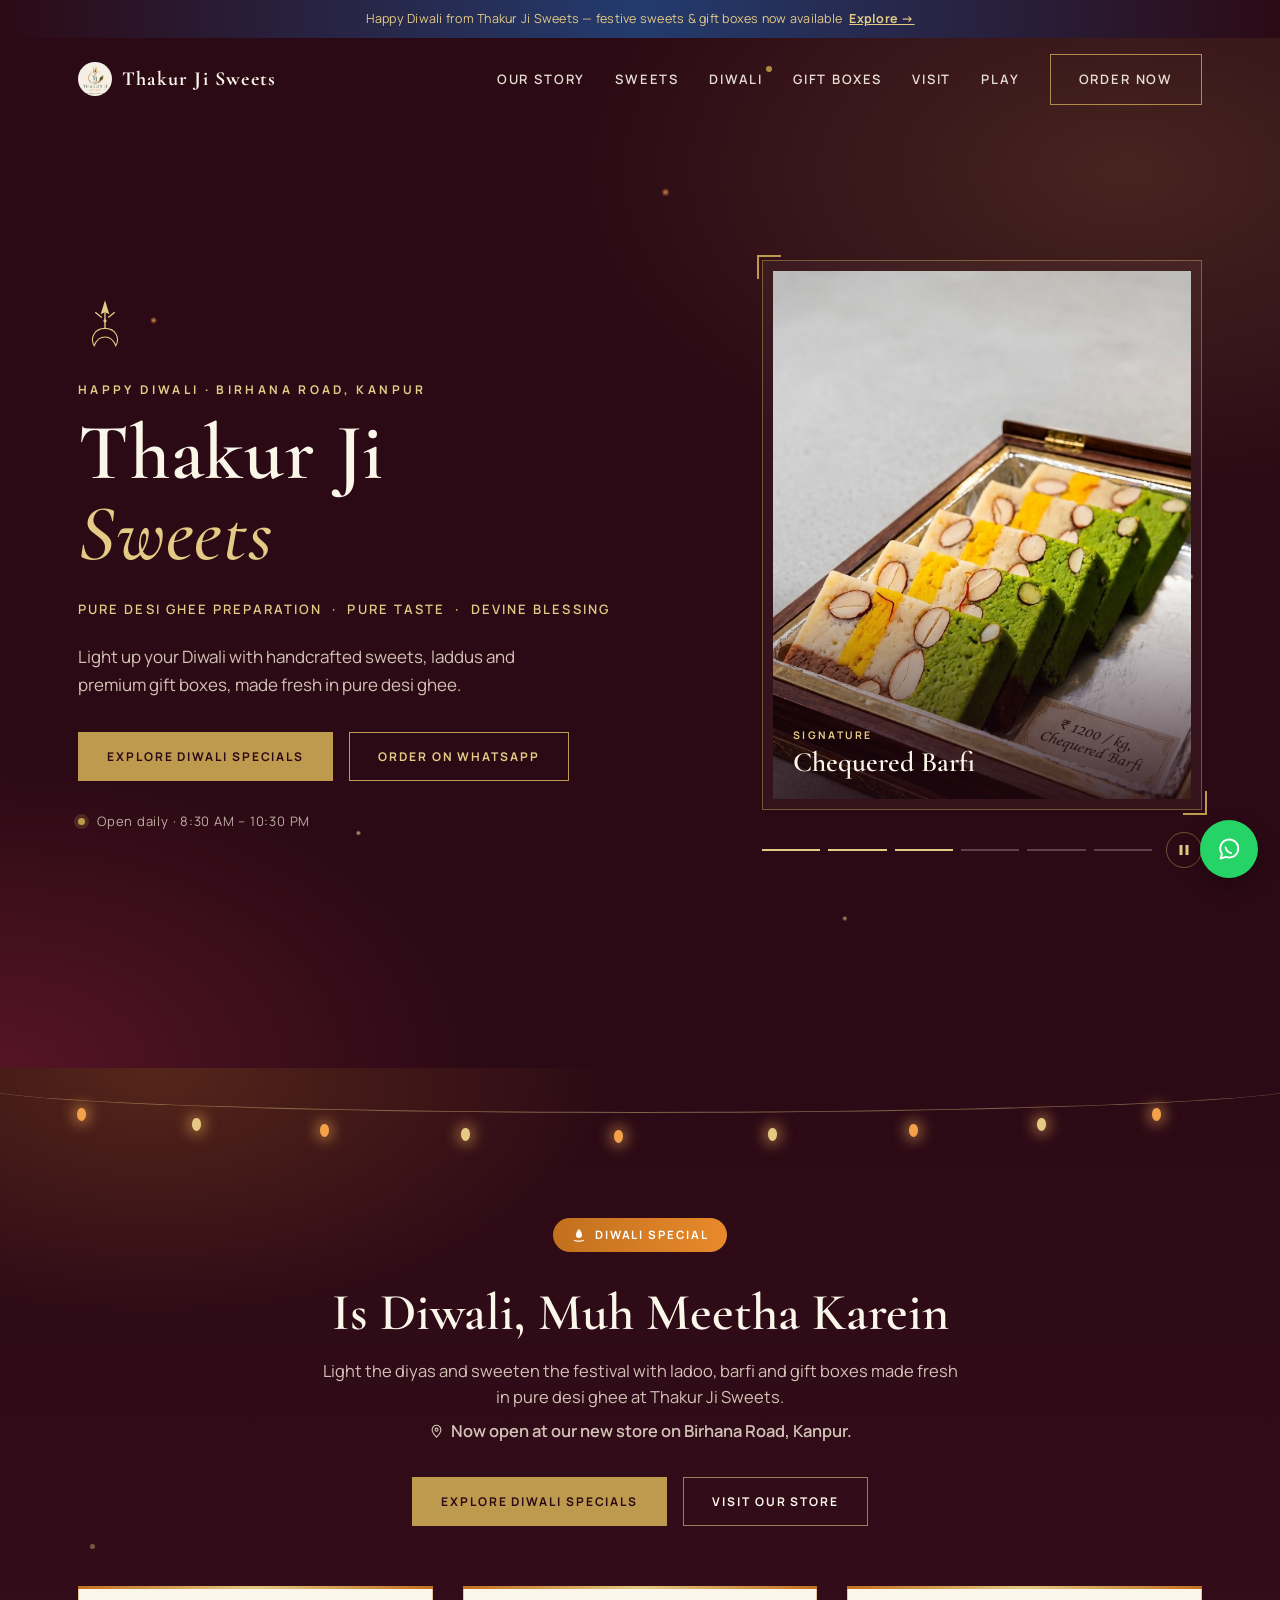
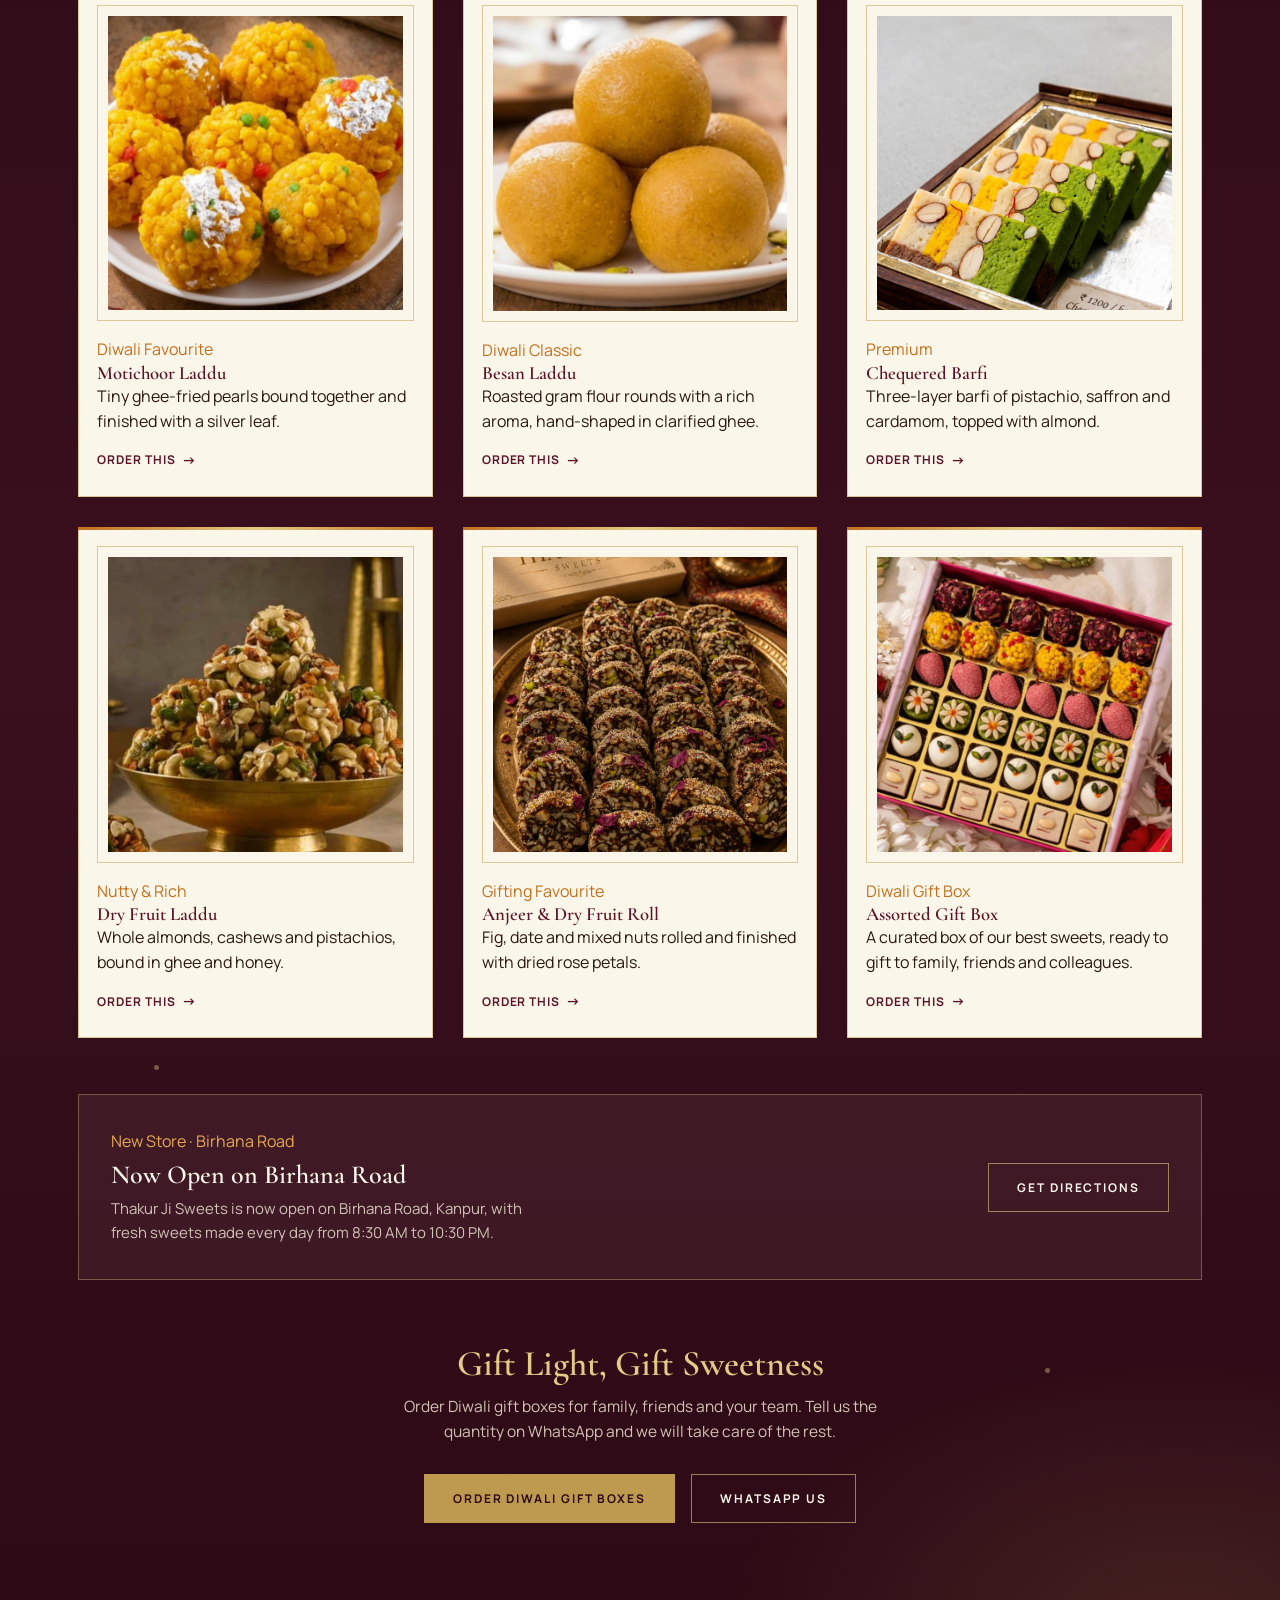
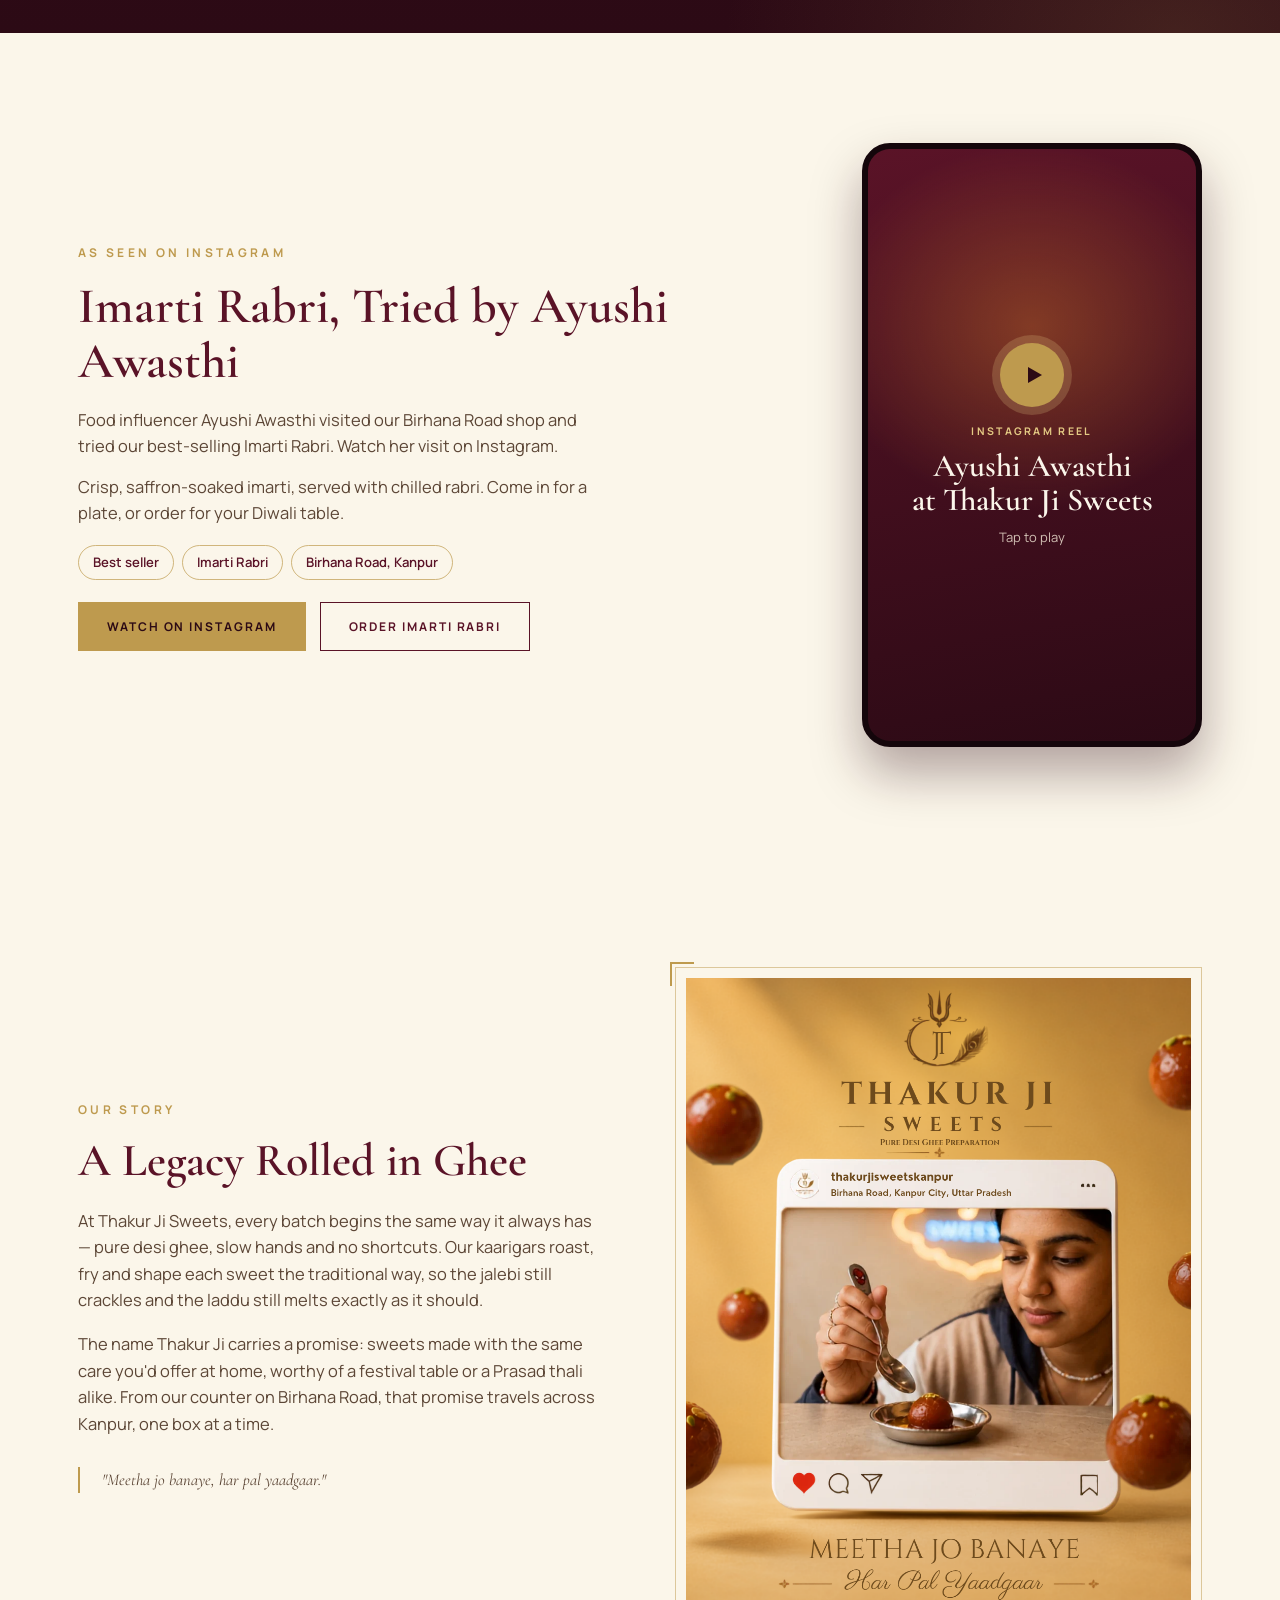
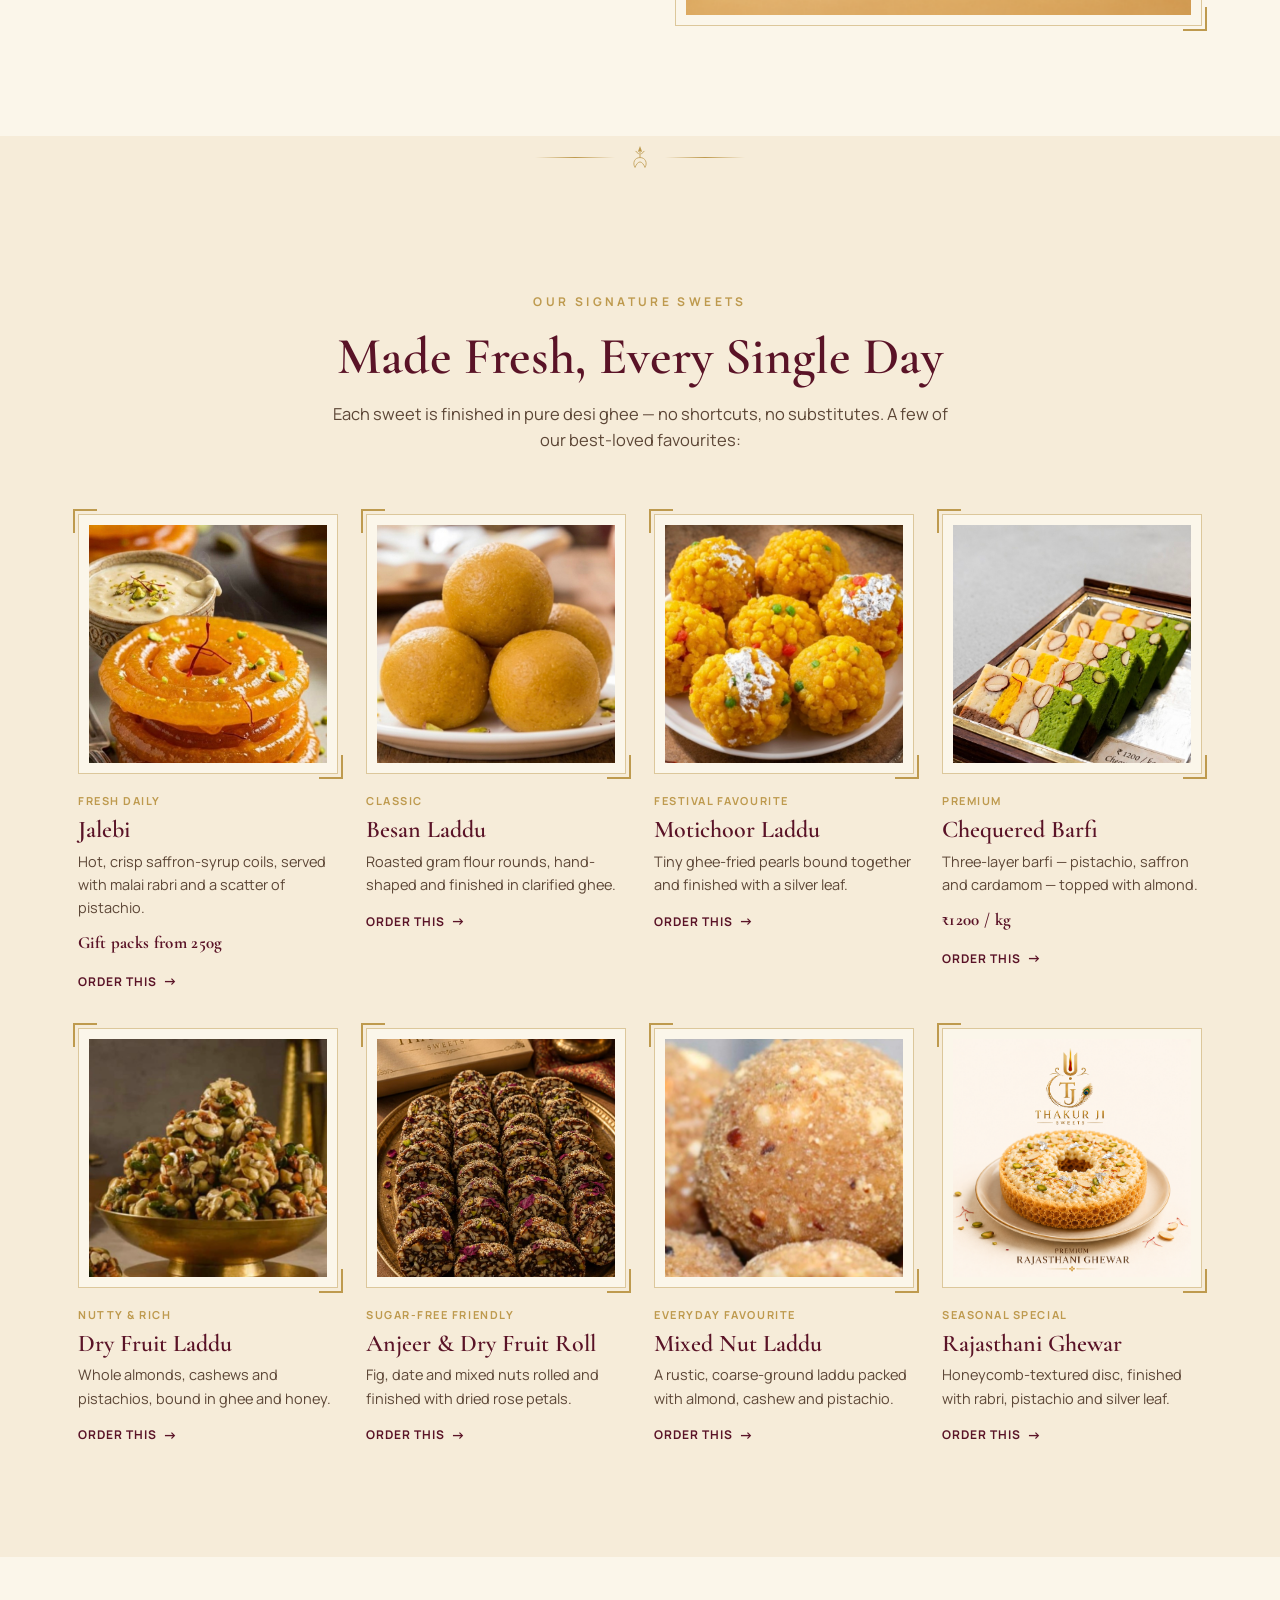
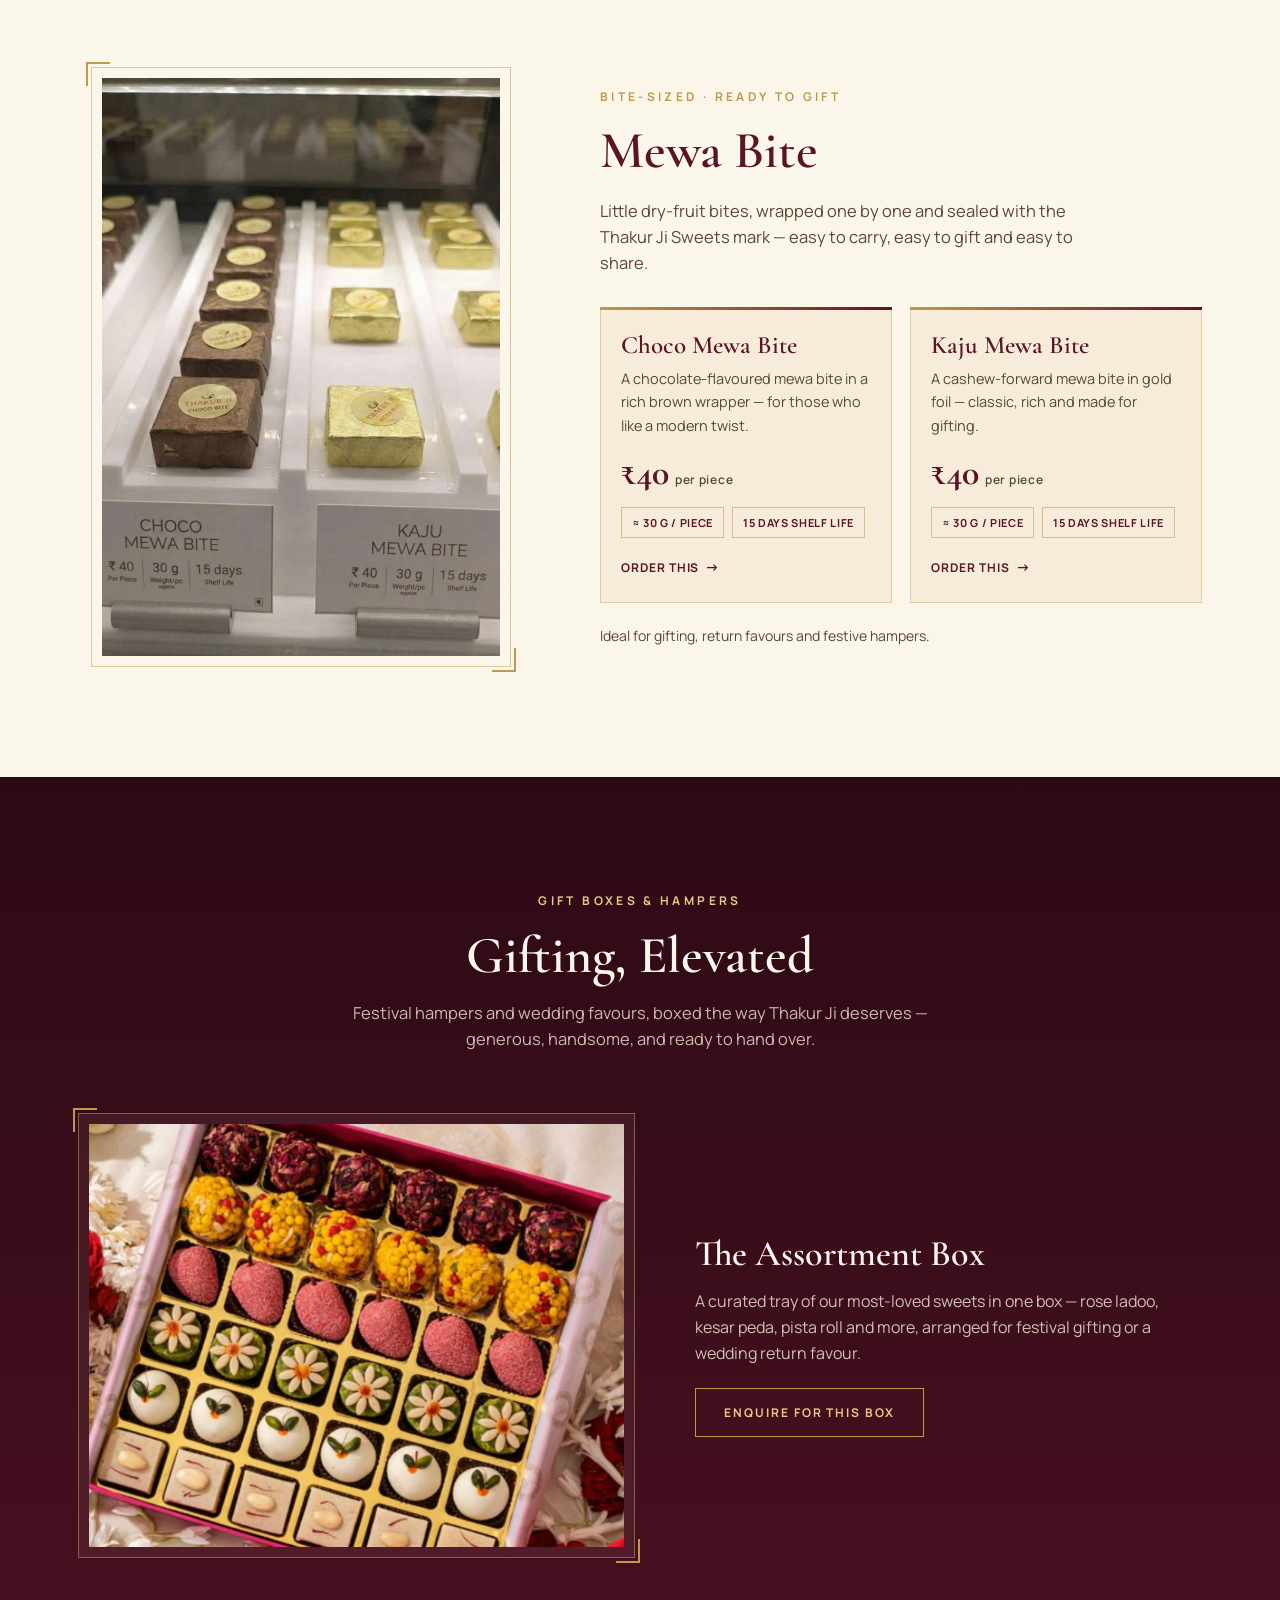
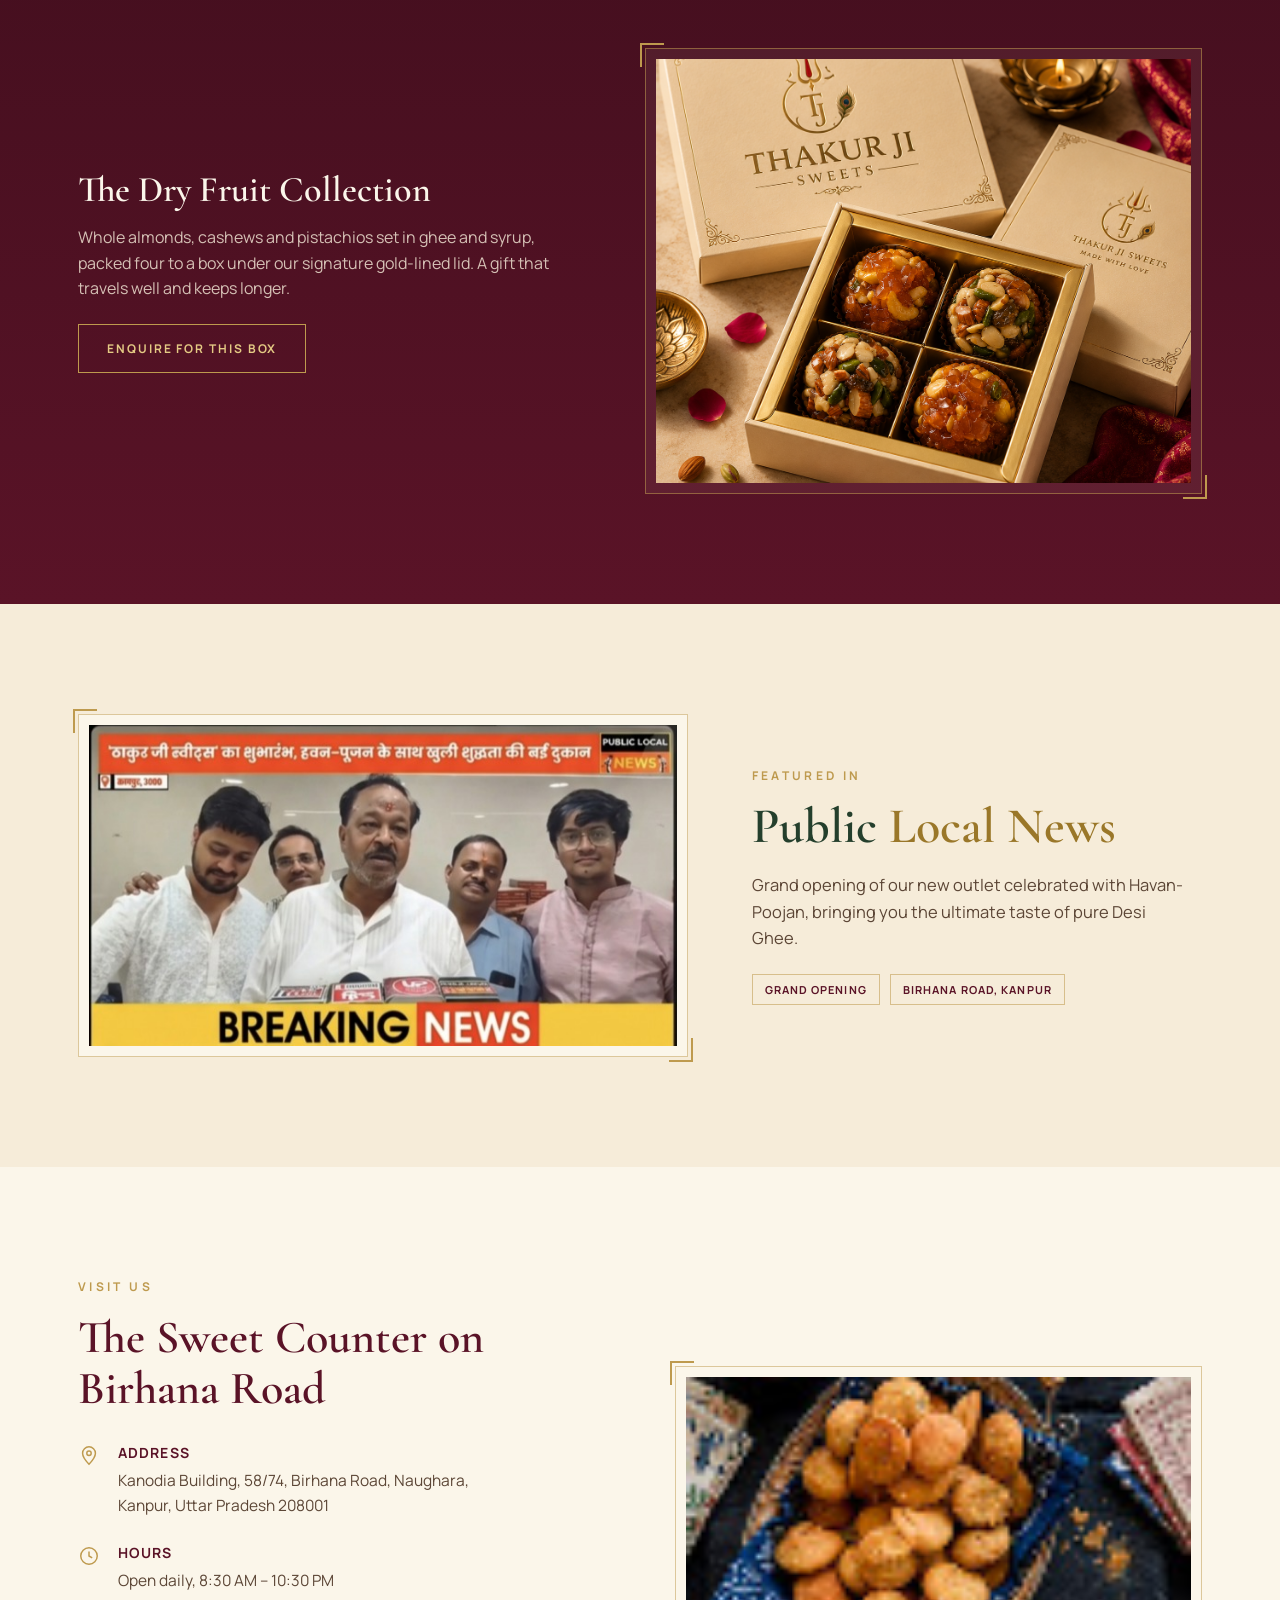
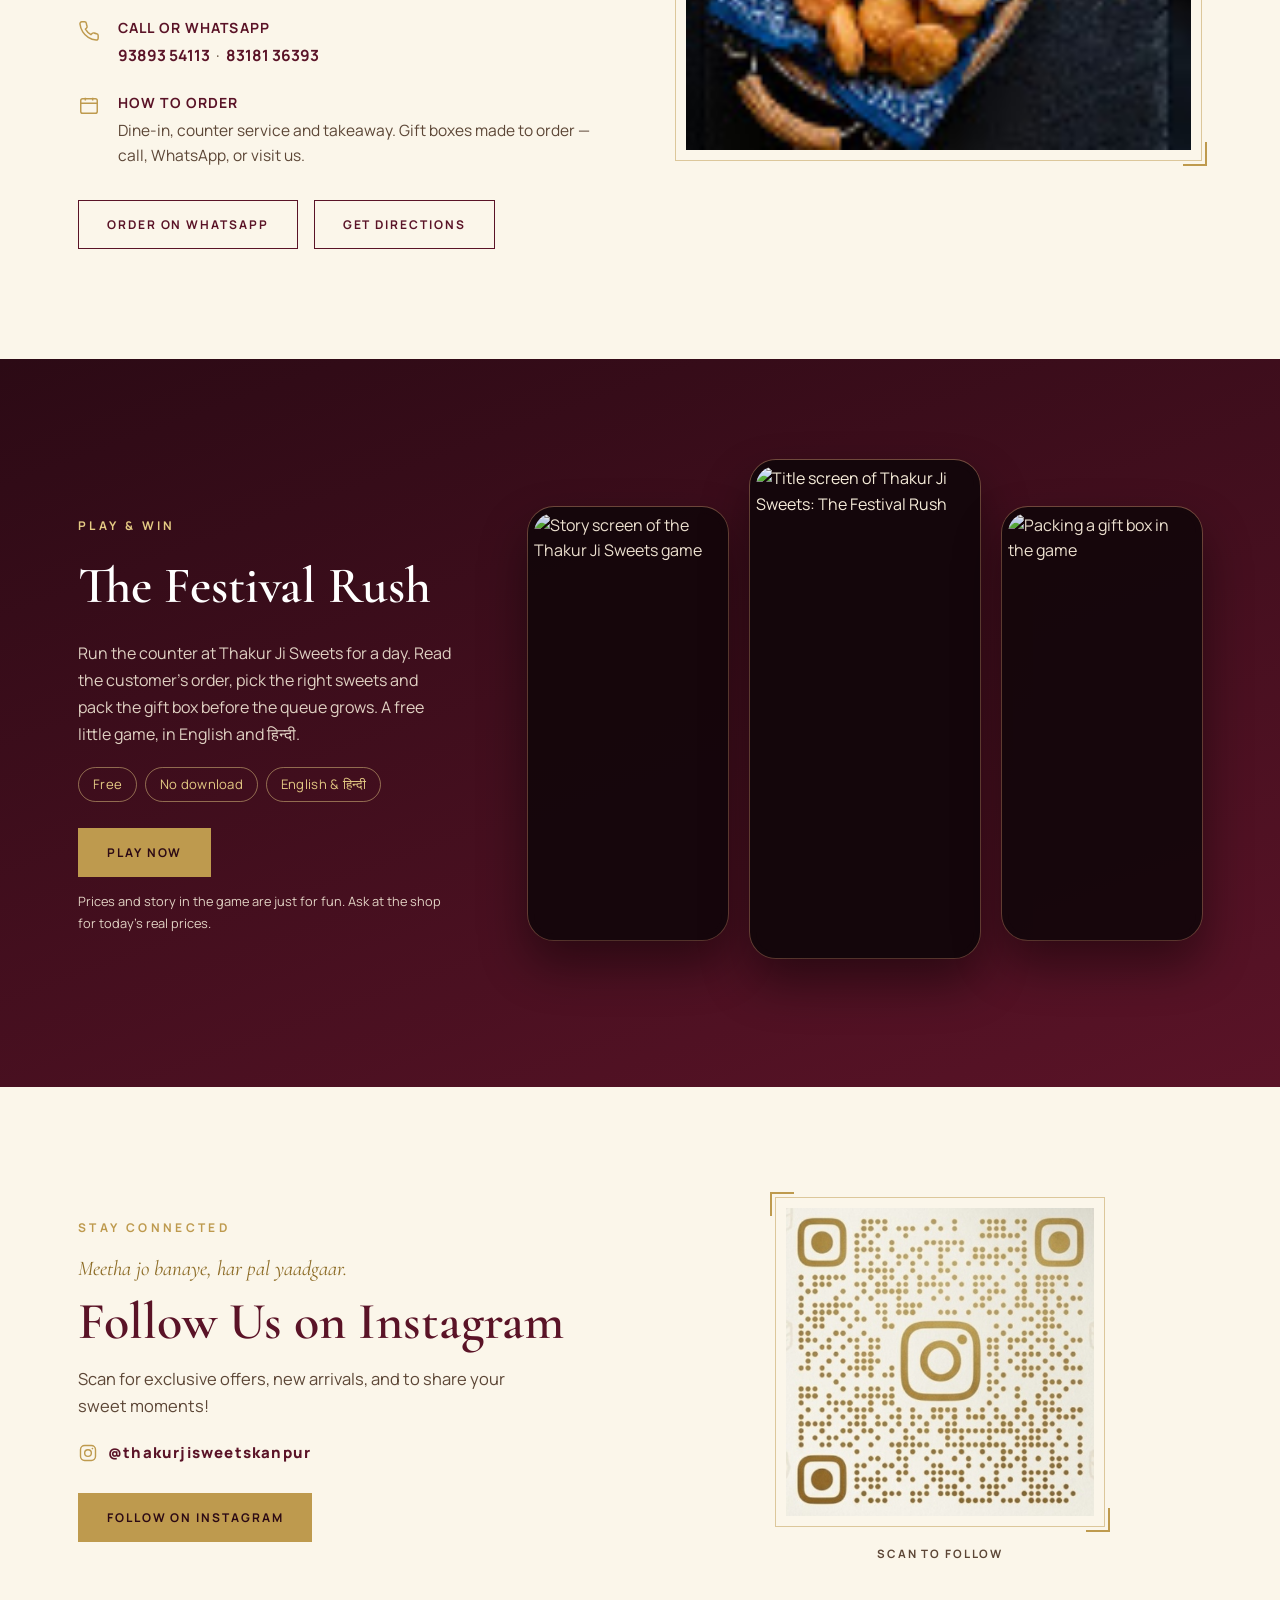
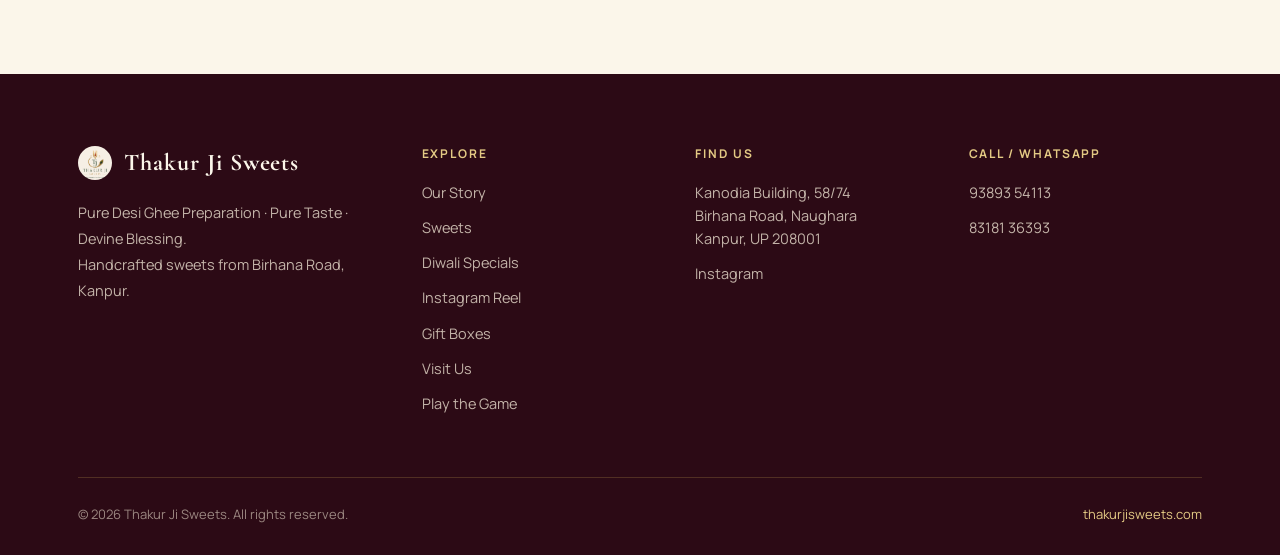
==== commit c1d08cdc: "Add files via upload" ====
--- a/index.html
+++ b/index.html
@@ -14,17 +14,17 @@
 <link rel="apple-touch-icon" sizes="180x180" href="apple-touch-icon.png">
 <link rel="canonical" href="https://thakurjisweets.com/">
 <title>Thakur Ji Sweets — Sweet Shop in Kanpur | Pure Desi Ghee Sweets, Birhana Road</title>
-<meta name="description" content="Thakur Ji Sweets — a premium sweet shop on Birhana Road, Kanpur, making pure desi ghee ladoo, modak, jalebi, barfi and gift boxes. Ganesh Chaturthi specials available now.">
+<meta name="description" content="Thakur Ji Sweets — a premium sweet shop on Birhana Road, Kanpur, making pure desi ghee ladoo, jalebi, imarti rabri, barfi and Diwali gift boxes. Diwali sweets and gift boxes available now.">
 <meta property="og:type" content="website">
 <meta property="og:site_name" content="Thakur Ji Sweets">
 <meta property="og:title" content="Thakur Ji Sweets — Sweet Shop in Kanpur | Pure Desi Ghee Sweets">
-<meta property="og:description" content="A premium sweet shop on Birhana Road, Kanpur, making pure desi ghee ladoo, modak, jalebi, barfi and gift boxes.">
+<meta property="og:description" content="A premium sweet shop on Birhana Road, Kanpur, making pure desi ghee ladoo, jalebi, imarti rabri, barfi and Diwali gift boxes.">
 <meta property="og:image" content="https://thakurjisweets.com/jalebi-rabri-hero.jpg">
 <meta property="og:url" content="https://thakurjisweets.com/">
 <meta property="og:locale" content="en_IN">
 <meta name="twitter:card" content="summary_large_image">
 <meta name="twitter:title" content="Thakur Ji Sweets — Sweet Shop in Kanpur">
-<meta name="twitter:description" content="Pure desi ghee ladoo, modak, jalebi, barfi and gift boxes on Birhana Road, Kanpur.">
+<meta name="twitter:description" content="Pure desi ghee ladoo, jalebi, imarti rabri, barfi and Diwali gift boxes on Birhana Road, Kanpur.">
 <meta name="twitter:image" content="https://thakurjisweets.com/jalebi-rabri-hero.jpg">
 <script type="application/ld+json">
 {
@@ -33,7 +33,7 @@
   "name": "Thakur Ji Sweets",
   "image": "https://thakurjisweets.com/jalebi-rabri-hero.jpg",
   "logo": "https://thakurjisweets.com/logo.jpg",
-  "description": "Premium pure desi ghee sweets shop in Kanpur, serving ladoo, modak, jalebi, barfi and festive sweets including Ganesh Chaturthi specials, from our Birhana Road store.",
+  "description": "Premium pure desi ghee sweets shop in Kanpur, serving ladoo, jalebi, imarti rabri, barfi and Diwali sweets, gift boxes, imarti rabri, from our Birhana Road store.",
   "servesCuisine": "Indian Sweets",
   "priceRange": "₹₹",
   "url": "https://thakurjisweets.com",
@@ -212,6 +212,16 @@
       radial-gradient(760px 480px at 0% 100%, rgba(120,28,52,.55), transparent 62%),
       var(--maroon-deep);
   }
+  .hero::before{ content:''; position:absolute; inset:0; pointer-events:none; z-index:1;
+    background:
+      radial-gradient(5px 5px at 12% 30%, rgba(243,161,74,.9), transparent 70%),
+      radial-gradient(4px 4px at 28% 78%, rgba(228,202,132,.9), transparent 70%),
+      radial-gradient(6px 6px at 52% 18%, rgba(243,161,74,.8), transparent 70%),
+      radial-gradient(4px 4px at 66% 86%, rgba(228,202,132,.8), transparent 70%),
+      radial-gradient(5px 5px at 93% 54%, rgba(243,161,74,.8), transparent 70%);
+    animation:heroSparks 6s ease-in-out infinite; }
+  @keyframes heroSparks{ 0%,100%{ opacity:.35; } 50%{ opacity:1; } }
+  @media(prefers-reduced-motion:reduce){ .hero::before{ animation:none; opacity:.6; } }
   .hero-grid{
     position:relative; z-index:2; width:100%;
     display:grid; grid-template-columns:1.05fr .95fr; gap:clamp(36px,6vw,84px); align-items:center;
@@ -325,64 +335,56 @@
   .fab-whatsapp:hover{ transform:scale(1.08); }
   .fab-whatsapp svg{ width:27px; height:27px; }
 
-  /* ---------- Ganesh Chaturthi Special ---------- */
-  .ganesh{
-    background:linear-gradient(180deg, var(--cream), var(--cream-soft));
-    position:relative; overflow:hidden;
-  }
-  .ganesh::before{
-    content:''; position:absolute; top:-150px; left:-120px; width:360px; height:360px;
-    border-radius:50%; background:radial-gradient(circle, rgba(194,112,30,.10), transparent 70%);
-  }
-  .ganesh::after{
-    content:''; position:absolute; bottom:-150px; right:-120px; width:340px; height:340px;
-    border-radius:50%; background:radial-gradient(circle, rgba(190,154,78,.14), transparent 70%);
-  }
-  .gc-particle{
-    position:absolute; border-radius:50%; background:var(--saffron-light);
-    opacity:.35; pointer-events:none; animation:gcFloat 7s ease-in-out infinite;
-  }
-  .gc-particle:nth-child(1){ width:8px; height:8px; top:14%; left:8%; animation-delay:0s; }
-  .gc-particle:nth-child(2){ width:5px; height:5px; top:30%; right:12%; animation-delay:1.6s; background:var(--gold); }
-  .gc-particle:nth-child(3){ width:6px; height:6px; bottom:20%; left:16%; animation-delay:3s; }
-  @keyframes gcFloat{ 0%,100%{ transform:translateY(0); opacity:.25; } 50%{ transform:translateY(-14px); opacity:.55; } }
-  .gc-badge{
+  /* ---------- Diwali Special ---------- */
+  .diwali{
+    background:
+      radial-gradient(700px 380px at 12% 0%, rgba(232,137,43,.22), transparent 65%),
+      radial-gradient(700px 420px at 92% 100%, rgba(190,154,78,.16), transparent 65%),
+      linear-gradient(180deg, var(--maroon-deep), #3a0f1e 55%, var(--maroon-deep));
+    position:relative; overflow:hidden; padding-top:150px;
+  }
+  /* string of diya lights across the top */
+  .dw-lights{ position:absolute; top:0; left:0; right:0; height:64px; pointer-events:none; }
+  .dw-lights::before{ content:''; position:absolute; top:18px; left:-2%; right:-2%; height:26px; border-bottom:1.5px solid rgba(228,202,132,.45); border-radius:0 0 50% 50% / 0 0 100% 100%; }
+  .dw-lights i{ position:absolute; top:34px; width:9px; height:13px; border-radius:50% 50% 55% 55%; background:var(--gold-light); box-shadow:0 0 14px 4px rgba(232,168,84,.55); animation:dwTwinkle 3.2s ease-in-out infinite; }
+  .dw-lights i:nth-child(odd){ background:#F3A14A; }
+  .dw-lights i:nth-child(1){ left:6%; top:40px }  .dw-lights i:nth-child(2){ left:15%; top:50px; animation-delay:.4s }
+  .dw-lights i:nth-child(3){ left:25%; top:56px; animation-delay:.9s } .dw-lights i:nth-child(4){ left:36%; top:60px; animation-delay:1.3s }
+  .dw-lights i:nth-child(5){ left:48%; top:62px; animation-delay:.2s } .dw-lights i:nth-child(6){ left:60%; top:60px; animation-delay:1.7s }
+  .dw-lights i:nth-child(7){ left:71%; top:56px; animation-delay:.7s } .dw-lights i:nth-child(8){ left:81%; top:50px; animation-delay:1.1s }
+  .dw-lights i:nth-child(9){ left:90%; top:40px; animation-delay:1.9s }
+  @keyframes dwTwinkle{ 0%,100%{ opacity:.55; } 50%{ opacity:1; } }
+  .dw-spark{ position:absolute; width:5px; height:5px; border-radius:50%; background:var(--gold-light); opacity:.4; pointer-events:none; animation:gcFloat 7s ease-in-out infinite; }
+  .dw-spark:nth-of-type(1){ top:22%; left:7%; } .dw-spark:nth-of-type(2){ top:38%; right:9%; animation-delay:1.6s; width:7px; height:7px; background:#F3A14A; }
+  .dw-spark:nth-of-type(3){ bottom:26%; left:12%; animation-delay:3s; } .dw-spark:nth-of-type(4){ bottom:12%; right:18%; animation-delay:4.4s; }
+  @keyframes gcFloat{ 0%,100%{ transform:translateY(0); opacity:.25; } 50%{ transform:translateY(-14px); opacity:.65; } }
+  .dw-badge{
     display:inline-flex; align-items:center; gap:8px;
-    background:var(--saffron); color:var(--cream-soft);
+    background:linear-gradient(90deg, var(--saffron), #E8892B); color:#fff;
     padding:8px 18px; border-radius:999px;
-    font-size:11.5px; letter-spacing:.16em; text-transform:uppercase; font-weight:700;
-    margin-bottom:18px;
-  }
-  .gc-badge svg{ width:16px; height:16px; flex-shrink:0; }
-  .gc-tagline{
-    font-family:'Cormorant Garamond', serif; font-style:italic; color:var(--maroon);
-    font-size:20px; margin-bottom:14px;
-  }
-  .gc-location-line{
-    display:inline-flex; align-items:center; gap:7px;
-    color:var(--ink-soft); font-size:14px; font-weight:600; margin-top:8px;
-  }
-  .gc-location-line svg{ width:15px; height:15px; color:var(--saffron); flex-shrink:0; }
-  .gc-ctas{ display:flex; gap:16px; justify-content:center; flex-wrap:wrap; margin-top:30px; }
-
-  .gc-grid{
-    display:grid; grid-template-columns:repeat(3, 1fr); gap:30px;
-    position:relative; z-index:1; margin-top:10px;
-  }
-  .gc-card{
-    background:var(--cream-soft); border:1px solid rgba(190,154,78,.4);
+    font-size:11.5px; letter-spacing:.16em; text-transform:uppercase; font-weight:700; margin-bottom:18px;
+  }
+  .dw-badge svg{ width:16px; height:16px; flex-shrink:0; }
+  .diwali .section-head h2{ color:var(--cream-soft); }
+  .diwali .section-head p{ color:rgba(246,236,217,.82); }
+  .dw-location-line{ display:inline-flex; align-items:center; gap:7px; color:var(--gold-light); font-size:14px; font-weight:600; margin-top:8px; }
+  .dw-location-line svg{ width:15px; height:15px; flex-shrink:0; }
+  .dw-ctas{ display:flex; gap:16px; justify-content:center; flex-wrap:wrap; margin-top:30px; }
+  .diwali .btn:not(.btn-solid){ color:var(--cream-soft); border-color:rgba(228,202,132,.6); }
+  .diwali .btn:not(.btn-solid):hover{ background:rgba(228,202,132,.14); }
+
+  .dw-grid{ display:grid; grid-template-columns:repeat(3, 1fr); gap:30px; position:relative; z-index:1; margin-top:10px; }
+  .dw-card{
+    background:var(--cream-soft); border:1px solid rgba(190,154,78,.5);
     padding:18px 18px 24px; position:relative; text-align:left;
     transition:transform .25s ease, box-shadow .25s ease;
   }
-  .gc-card:hover{ transform:translateY(-4px); box-shadow:0 14px 30px rgba(44,10,21,.10); }
-  .gc-card::before{
-    content:''; position:absolute; top:-1px; left:-1px; right:-1px; height:3px;
-    background:linear-gradient(90deg, var(--saffron), var(--gold));
-  }
-  .gc-card .frame{ aspect-ratio:1/1; margin-bottom:16px; overflow:hidden; }
-  .gc-card .frame img{ transition:transform .5s ease; }
-  .gc-card:hover .frame img{ transform:scale(1.06); }
-  .gc-card .tag{ color:var(--saffron); }
+  .dw-card:hover{ transform:translateY(-4px); box-shadow:0 18px 36px rgba(0,0,0,.35), 0 0 0 1px rgba(228,202,132,.5); }
+  .dw-card::before{ content:''; position:absolute; top:-1px; left:-1px; right:-1px; height:3px; background:linear-gradient(90deg, var(--saffron), var(--gold-light), var(--saffron)); }
+  .dw-card .frame{ aspect-ratio:1/1; margin-bottom:16px; overflow:hidden; }
+  .dw-card .frame img{ transition:transform .5s ease; }
+  .dw-card:hover .frame img{ transform:scale(1.06); }
+  .dw-card .tag{ color:var(--saffron); }
 
   .ph-tile{
     width:100%; height:100%; display:flex; flex-direction:column; align-items:center; justify-content:center; gap:8px;
@@ -391,18 +393,38 @@
   }
   .ph-tile svg{ width:32px; height:32px; opacity:.5; }
 
-  .gc-location-strip{
-    margin-top:56px; padding:34px 32px; background:var(--maroon-deep); color:var(--cream-soft);
-    display:flex; flex-wrap:wrap; align-items:center; justify-content:space-between; gap:24px;
-    position:relative; z-index:1;
-  }
-  .gc-location-strip .tag{ color:var(--saffron-light); }
-  .gc-location-strip h3{ color:var(--cream-soft); font-size:26px; margin:6px 0 8px; }
-  .gc-location-strip p{ color:rgba(246,236,217,.8); font-size:15px; max-width:440px; }
-
-  .gc-cta{ text-align:center; margin-top:64px; position:relative; z-index:1; }
-  .gc-cta h3{ font-size:clamp(26px,3.2vw,34px); margin-bottom:10px; }
-  .gc-cta p{ color:var(--ink-soft); margin-bottom:22px; font-size:15.5px; }
+  .dw-location-strip{
+    margin-top:56px; padding:34px 32px; background:rgba(246,236,217,.06); color:var(--cream-soft);
+    border:1px solid rgba(228,202,132,.35);
+    display:flex; flex-wrap:wrap; align-items:center; justify-content:space-between; gap:24px; position:relative; z-index:1;
+  }
+  .dw-location-strip .tag{ color:var(--saffron-light); }
+  .dw-location-strip h3{ color:var(--cream-soft); font-size:26px; margin:6px 0 8px; }
+  .dw-location-strip p{ color:rgba(246,236,217,.8); font-size:15px; max-width:440px; }
+  .dw-cta{ text-align:center; margin-top:64px; position:relative; z-index:1; }
+  .dw-cta h3{ font-size:clamp(26px,3.2vw,36px); margin-bottom:10px; color:var(--gold-light); }
+  .dw-cta p{ color:rgba(246,236,217,.82); margin:0 auto 22px; font-size:15.5px; max-width:520px; }
+
+  /* ---------- Influencer reel ---------- */
+  .reel{ background:var(--cream-soft); }
+  .reel-grid{ display:grid; grid-template-columns:1fr 340px; gap:clamp(32px,6vw,80px); align-items:center; }
+  .reel-copy h2{ font-size:clamp(32px,4.4vw,50px); margin:14px 0 18px; }
+  .reel-copy p{ color:var(--ink-soft); font-size:16.5px; max-width:52ch; margin-bottom:14px; }
+  .reel-copy .btn-row{ display:flex; gap:14px; flex-wrap:wrap; margin-top:22px; }
+  .reel-copy .btn:not(.btn-solid){ color:var(--maroon); border-color:var(--maroon); }
+  .reel-tags{ display:flex; flex-wrap:wrap; gap:8px; margin:18px 0 0; padding:0; list-style:none; }
+  .reel-tags li{ border:1px solid rgba(190,154,78,.7); color:var(--maroon); border-radius:999px; padding:6px 14px; font-size:.82rem; font-weight:600; }
+  .reel-phone{ width:100%; max-width:340px; margin:0 auto; aspect-ratio:9/16; border-radius:28px; border:6px solid #14060b; background:#14060b; box-shadow:0 26px 50px rgba(44,10,21,.35); overflow:hidden; position:relative; }
+  .reel-poster{ position:absolute; inset:0; display:flex; flex-direction:column; align-items:center; justify-content:center; text-align:center; gap:10px; padding:28px;
+    background:radial-gradient(300px 260px at 50% 30%, rgba(232,137,43,.35), transparent 70%), linear-gradient(170deg, var(--maroon), var(--maroon-deep)); color:var(--cream-soft); border:0; cursor:pointer; font:inherit; width:100%; }
+  .reel-poster small{ letter-spacing:.22em; text-transform:uppercase; font-size:10.5px; color:var(--gold-light); font-weight:700; }
+  .reel-poster strong{ font-family:'Cormorant Garamond',serif; font-size:32px; line-height:1.05; font-weight:600; }
+  .reel-poster em{ font-style:normal; font-size:13px; color:rgba(246,236,217,.8); }
+  .reel-play{ width:64px; height:64px; border-radius:50%; background:var(--gold); color:var(--maroon-deep); display:flex; align-items:center; justify-content:center; box-shadow:0 0 0 8px rgba(228,202,132,.22); margin-bottom:6px; transition:transform .25s ease; }
+  .reel-poster:hover .reel-play, .reel-poster:focus-visible .reel-play{ transform:scale(1.08); }
+  .reel-play svg{ width:24px; height:24px; margin-left:3px; fill:currentColor; }
+  .reel-phone iframe{ position:absolute; inset:0; width:100%; height:100%; border:0; background:#fff; }
+  @media(max-width:820px){ .reel-grid{ grid-template-columns:1fr; } .reel-phone{ order:-1; max-width:300px; } }
 
   .btn-shimmer{ position:relative; overflow:hidden; }
   .btn-shimmer::after{
@@ -517,10 +539,10 @@
     .preloader{ transition-duration:.2s; }
     .pl-logo img, .pl-word, .pl-sub{ animation:none; }
     .pl-ring circle{ animation:none; stroke-dashoffset:0; }
-    .gc-particle{ animation:none; opacity:.2; }
-    .gc-card{ transition:none; }
-    .gc-card:hover{ transform:none; }
-    .gc-card:hover .frame img{ transform:none; }
+    .dw-spark, .dw-lights i{ animation:none; opacity:.5; }
+    .dw-card{ transition:none; }
+    .dw-card:hover{ transform:none; }
+    .dw-card:hover .frame img{ transform:none; }
     .btn-shimmer::after{ display:none; }
   }
 
@@ -533,8 +555,8 @@
     .gift-grid.reverse .gift-img, .gift-grid.reverse .gift-text{ order:0; }
     .foot-grid{ grid-template-columns:1fr 1fr; }
     .foot-grid > div:first-child{ grid-column:1 / -1; }
-    .gc-grid{ grid-template-columns:repeat(2, 1fr); }
-    .gc-location-strip{ text-align:center; justify-content:center; }
+    .dw-grid{ grid-template-columns:repeat(2, 1fr); }
+    .dw-location-strip{ text-align:center; justify-content:center; }
     .hero{ min-height:auto; }
     .hero-grid{ grid-template-columns:1fr; gap:44px; padding-top:132px; padding-bottom:64px; }
     .showcase{ margin:0 auto; max-width:400px; order:-1; }
@@ -553,7 +575,7 @@
     .nav-toggle{ display:block; z-index:130; }
     section{ padding:76px 0; }
     .sweet-grid{ grid-template-columns:1fr 1fr; gap:22px 16px; }
-    .gc-grid{ grid-template-columns:1fr 1fr; gap:18px; }
+    .dw-grid{ grid-template-columns:1fr 1fr; gap:18px; }
     .foot-grid{ grid-template-columns:1fr; gap:34px; }
     .hero-grid{ padding-top:122px; gap:34px; }
     .showcase-frame{ aspect-ratio:1/1; }
@@ -562,6 +584,23 @@
     .announce-bar{ font-size:11.5px; padding:8px 12px; }
     .fab-whatsapp{ width:52px; height:52px; bottom:16px; right:16px; }
   }
+
+/* ============ GAME PROMO ============ */
+.play{background:linear-gradient(160deg,var(--maroon-deep),var(--maroon));color:var(--cream);padding:clamp(64px,9vw,120px) 0;position:relative;overflow:hidden}
+.play-grid{display:grid;grid-template-columns:1fr 1.1fr;gap:clamp(32px,6vw,80px);align-items:center}
+.play .eyebrow{color:var(--gold-light)}
+.play h2{font-family:'Cormorant Garamond',serif;font-weight:600;font-size:clamp(2rem,4.5vw,3.2rem);line-height:1.1;margin:.4em 0 .5em;color:#fff}
+.play p{color:rgba(246,236,217,.88);line-height:1.7;max-width:46ch}
+.play-pills{display:flex;flex-wrap:wrap;gap:8px;margin:18px 0 26px;padding:0;list-style:none}
+.play-pills li{border:1px solid rgba(228,202,132,.5);color:var(--gold-light);border-radius:999px;padding:6px 14px;font-size:.82rem;letter-spacing:.02em}
+.play-note{font-size:.8rem;opacity:.75;margin-top:14px}
+.phones{display:flex;justify-content:center;align-items:center;gap:clamp(8px,2vw,22px)}
+.phone{width:clamp(96px,20vw,200px);aspect-ratio:390/844;border-radius:clamp(14px,2.4vw,26px);border:clamp(3px,.6vw,6px) solid #14060b;background:#14060b;box-shadow:0 24px 48px rgba(0,0,0,.45),0 0 0 1px rgba(228,202,132,.35);overflow:hidden;flex:none}
+.phone img{width:100%;height:100%;object-fit:cover;display:block}
+.phone.mid{width:clamp(110px,23vw,230px);transform:translateY(-14px)}
+.phone:not(.mid){opacity:.95}
+@media(max-width:820px){.play-grid{grid-template-columns:1fr}.phones{order:-1}}
+@media(prefers-reduced-motion:no-preference){.phone{transition:transform .5s ease}.phones:hover .phone.mid{transform:translateY(-22px)}}
 </style>
 </head>
 <body>
@@ -581,7 +620,7 @@
 <!-- ============ NAV ============ -->
 <header id="siteHeader">
   <div class="announce-bar">
-    Ganesh Chaturthi Special — Ladoo &amp; Modak now available <a href="#ganesh-chaturthi">Explore →</a>
+    Happy Diwali from Thakur Ji Sweets — festive sweets &amp; gift boxes now available <a href="#diwali">Explore →</a>
   </div>
   <nav class="wrap">
     <a href="#top" class="brand">
@@ -591,9 +630,10 @@
     <div class="nav-links" id="navLinks">
       <a href="#story">Our Story</a>
       <a href="#sweets">Sweets</a>
-      <a href="#ganesh-chaturthi" class="nav-badge">Ganesh Chaturthi</a>
+      <a href="#diwali" class="nav-badge">Diwali</a>
       <a href="#gifting">Gift Boxes</a>
       <a href="#visit">Visit</a>
+      <a href="game/">Play</a>
       <a href="https://wa.me/919389354113" target="_blank" rel="noopener" class="btn order-link" data-item="your sweets">Order Now</a>
     </div>
     <button class="nav-toggle" id="navToggle" aria-label="Toggle menu">☰</button>
@@ -611,12 +651,12 @@
         <circle cx="50" cy="46" r="3" fill="#E4CA84"/>
         <path d="M50 60 C 30 60 22 78 30 92 C 34 82 42 76 50 76 C 58 76 66 82 70 92 C 78 78 70 60 50 60 Z" stroke="#E4CA84" stroke-width="2" fill="none"/>
       </svg>
-      <span class="eyebrow hero-anim" style="--i:1">Birhana Road · Kanpur</span>
+      <span class="eyebrow hero-anim" style="--i:1">Happy Diwali · Birhana Road, Kanpur</span>
       <h1 class="hero-anim" style="--i:2">Thakur Ji <span>Sweets</span></h1>
       <p class="hero-tagline hero-anim" style="--i:3">Pure Desi Ghee Preparation &nbsp;·&nbsp; Pure Taste &nbsp;·&nbsp; Devine Blessing</p>
-      <p class="hero-sub hero-anim" style="--i:4">Handcrafted sweets, laddus and premium gift boxes — made fresh in pure desi ghee, the way Kanpur has always liked its sweets.</p>
+      <p class="hero-sub hero-anim" style="--i:4">Light up your Diwali with handcrafted sweets, laddus and premium gift boxes, made fresh in pure desi ghee.</p>
       <div class="hero-ctas hero-anim" style="--i:5">
-        <a href="#sweets" class="btn btn-solid">Explore Our Sweets</a>
+        <a href="#diwali" class="btn btn-solid">Explore Diwali Specials</a>
         <a href="https://wa.me/919389354113" target="_blank" rel="noopener" class="btn order-link" data-item="your sweets">Order on WhatsApp</a>
       </div>
       <div class="hero-hours hero-anim" style="--i:6"><i aria-hidden="true"></i>Open daily · 8:30 AM – 10:30 PM</div>
@@ -632,8 +672,8 @@
           <figcaption><small>Fresh Daily</small><span>Jalebi &amp; Rabri</span></figcaption>
         </figure>
         <figure class="slide" aria-hidden="true">
-          <img src="kesar-modak.jpg" alt="Kesar modak, saffron modak for Ganesh Chaturthi" loading="lazy" decoding="async">
-          <figcaption><small>Ganesh Chaturthi Special</small><span>Kesar Modak</span></figcaption>
+          <img src="motichoor-laddu.jpg" alt="Motichoor laddu with silver leaf" loading="lazy" decoding="async">
+          <figcaption><small>Diwali Special</small><span>Motichoor Laddu</span></figcaption>
         </figure>
         <figure class="slide" aria-hidden="true">
           <img src="chequered-barfi.jpg" alt="Chequered barfi in pistachio, saffron and cardamom layers" loading="lazy" decoding="async">
@@ -648,8 +688,8 @@
           <figcaption><small>Gift Boxes</small><span>Assorted Gift Box</span></figcaption>
         </figure>
         <figure class="slide" aria-hidden="true">
-          <img src="mawa-modak.jpg" alt="Mawa modak with pistachio and saffron" loading="lazy" decoding="async">
-          <figcaption><small>Ganesh Chaturthi Special</small><span>Mawa Modak</span></figcaption>
+          <img src="dryfruit-laddu-bowl.jpg" alt="Dry fruit laddu" loading="lazy" decoding="async">
+          <figcaption><small>Diwali Gifting</small><span>Dry Fruit Laddu</span></figcaption>
         </figure>
           <video class="showcase-video" muted loop playsinline preload="none" aria-hidden="true"></video>
         </div>
@@ -665,91 +705,117 @@
   </div>
 </section>
 
-<!-- ============ GANESH CHATURTHI SPECIAL ============ -->
-<section class="ganesh" id="ganesh-chaturthi">
-  <span class="gc-particle" aria-hidden="true"></span>
-  <span class="gc-particle" aria-hidden="true"></span>
-  <span class="gc-particle" aria-hidden="true"></span>
+<!-- ============ DIWALI SPECIAL ============ -->
+<section class="diwali" id="diwali">
+  <div class="dw-lights" aria-hidden="true"><i></i><i></i><i></i><i></i><i></i><i></i><i></i><i></i><i></i></div>
+  <span class="dw-spark" aria-hidden="true"></span>
+  <span class="dw-spark" aria-hidden="true"></span>
+  <span class="dw-spark" aria-hidden="true"></span>
+  <span class="dw-spark" aria-hidden="true"></span>
   <div class="wrap">
     <div class="section-head reveal">
-      <span class="gc-badge">
-        <svg viewBox="0 0 24 24" fill="none" xmlns="http://www.w3.org/2000/svg"><path d="M12 3c-3 3-4.5 6-4.5 9a4.5 4.5 0 0 0 9 0c0-3-1.5-6-4.5-9Z" fill="#FBF6EA"/><path d="M9 21c1-1.4 2-1.4 3 0 1-1.4 2-1.4 3 0" stroke="#FBF6EA" stroke-width="1.4" stroke-linecap="round"/></svg>
-        Ganesh Chaturthi Special
+      <span class="dw-badge">
+        <svg viewBox="0 0 24 24" fill="none" aria-hidden="true"><path d="M12 3c-3 3-4.5 6-4.5 9a4.5 4.5 0 0 0 9 0c0-3-1.5-6-4.5-9Z" fill="#fff"/><path d="M5 20c2.5 1.6 11.5 1.6 14 0" stroke="#fff" stroke-width="1.6" stroke-linecap="round"/></svg>
+        Diwali Special
       </span>
-      <h2>Bappa Ke Liye Kuch Meetha Ho Jaaye</h2>
-      <p>Celebrate Ganesh Chaturthi with handcrafted Ladoo &amp; Modak from Thakur Ji Sweets — made for celebrations, made with love.</p>
-      <p class="gc-location-line">
-        <svg viewBox="0 0 24 24" fill="none" stroke="currentColor" stroke-width="1.8"><path d="M12 21s7-7.2 7-12a7 7 0 1 0-14 0c0 4.8 7 12 7 12z"/><circle cx="12" cy="9" r="2.4"/></svg>
-        Now serving at our new store on Birhana Road, Kanpur.
+      <h2>Is Diwali, Muh Meetha Karein</h2>
+      <p>Light the diyas and sweeten the festival with ladoo, barfi and gift boxes made fresh in pure desi ghee at Thakur Ji Sweets.</p>
+      <p class="dw-location-line">
+        <svg viewBox="0 0 24 24" fill="none" stroke="currentColor" stroke-width="1.8" aria-hidden="true"><path d="M12 21s7-7.2 7-12a7 7 0 1 0-14 0c0 4.8 7 12 7 12z"/><circle cx="12" cy="9" r="2.4"/></svg>
+        Now open at our new store on Birhana Road, Kanpur.
       </p>
-      <div class="gc-ctas">
-        <a href="#gc-products" class="btn btn-solid btn-shimmer">Explore Festive Specials</a>
+      <div class="dw-ctas">
+        <a href="#dw-products" class="btn btn-solid btn-shimmer">Explore Diwali Specials</a>
         <a href="https://www.google.com/maps/search/?api=1&query=Thakur+Ji+Sweets+Kanodia+Building+58%2F74+Birhana+Road+Naughara+Kanpur+Uttar+Pradesh+208001" target="_blank" rel="noopener" class="btn">Visit Our Store</a>
       </div>
     </div>
 
-    <div class="gc-grid" id="gc-products">
-      <div class="gc-card reveal">
-        <div class="frame"><img src="besan-laddu.jpg" alt="Besan ladoo, festive gram flour sweet" loading="lazy"></div>
-        <span class="tag">Festive Special</span>
-        <h3>Besan Ladoo</h3>
-        <p>Classic besan ladoos with a rich, roasted aroma and traditional taste.</p>
-        <a href="https://wa.me/919389354113" target="_blank" rel="noopener" class="card-order order-link" data-item="Besan Ladoo (Ganesh Chaturthi Special)">Order This <span>→</span></a>
-      </div>
-
-      <div class="gc-card reveal">
-        <div class="frame"><img src="motichoor-laddu.jpg" alt="Motichoor ladoo, fine boondi pearl sweet" loading="lazy"></div>
-        <span class="tag">Festive Special</span>
-        <h3>Motichoor Ladoo</h3>
-        <p>Fine boondi pearls crafted into soft, melt-in-the-mouth ladoos.</p>
-        <a href="https://wa.me/919389354113" target="_blank" rel="noopener" class="card-order order-link" data-item="Motichoor Ladoo (Ganesh Chaturthi Special)">Order This <span>→</span></a>
-      </div>
-
-      <div class="gc-card reveal">
-        <div class="frame"><img src="boondi-ladoo.jpg" alt="Boondi ladoo, festive coarse boondi sweet" loading="lazy"></div>
-        <span class="tag">Festive Special</span>
-        <h3>Boondi Ladoo</h3>
-        <p>Coarse boondi pearls bound in syrup, for a rustic, nostalgic sweetness.</p>
-        <a href="https://wa.me/919389354113" target="_blank" rel="noopener" class="card-order order-link" data-item="Boondi Ladoo (Ganesh Chaturthi Special)">Order This <span>→</span></a>
-      </div>
-
-      <div class="gc-card reveal">
-        <div class="frame"><img src="kesar-modak.jpg" alt="Kesar modak, saffron modak for Ganesh Chaturthi" loading="lazy"></div>
-        <p>Delicate modaks infused with the richness and aroma of kesar.</p>
-        <a href="https://wa.me/919389354113" target="_blank" rel="noopener" class="card-order order-link" data-item="Kesar Modak (Ganesh Chaturthi Special)">Order This <span>→</span></a>
-      </div>
-
-      <div class="gc-card reveal">
-        <div class="frame"><img src="mawa-modak.jpg" alt="Mawa modak, khoya modak with pistachio and saffron for Ganesh Chaturthi" loading="lazy"></div>
-        <span class="tag">Festive Special</span>
-        <h3>Mawa Modak</h3>
-        <p>Traditional creamy mawa modaks made specially for Bappa.</p>
-        <a href="https://wa.me/919389354113" target="_blank" rel="noopener" class="card-order order-link" data-item="Mawa Modak (Ganesh Chaturthi Special)">Order This <span>→</span></a>
-      </div>
-
-      <div class="gc-card reveal">
-        <div class="frame"><img src="chocolate-modak.jpg" alt="Chocolate modak with edible gold leaf for Ganesh Chaturthi" loading="lazy"></div>
-        <p>A modern festive favourite for those who love a chocolate twist.</p>
-        <a href="https://wa.me/919389354113" target="_blank" rel="noopener" class="card-order order-link" data-item="Chocolate Modak (Ganesh Chaturthi Special)">Order This <span>→</span></a>
-      </div>
-    </div>
-
-    <div class="gc-location-strip reveal">
+    <div class="dw-grid" id="dw-products">
+      <div class="dw-card reveal">
+        <div class="frame"><img src="motichoor-laddu.jpg" alt="Motichoor laddu with silver leaf" loading="lazy"></div>
+        <span class="tag">Diwali Favourite</span>
+        <h3>Motichoor Laddu</h3>
+        <p>Tiny ghee-fried pearls bound together and finished with a silver leaf.</p>
+        <a href="https://wa.me/919389354113" target="_blank" rel="noopener" class="card-order order-link" data-item="Motichoor Laddu (Diwali)">Order This <span>→</span></a>
+      </div>
+      <div class="dw-card reveal">
+        <div class="frame"><img src="besan-laddu.jpg" alt="Besan laddu, roasted gram flour sweet" loading="lazy"></div>
+        <span class="tag">Diwali Classic</span>
+        <h3>Besan Laddu</h3>
+        <p>Roasted gram flour rounds with a rich aroma, hand-shaped in clarified ghee.</p>
+        <a href="https://wa.me/919389354113" target="_blank" rel="noopener" class="card-order order-link" data-item="Besan Laddu (Diwali)">Order This <span>→</span></a>
+      </div>
+      <div class="dw-card reveal">
+        <div class="frame"><img src="chequered-barfi.jpg" alt="Chequered barfi in pistachio, saffron and cardamom" loading="lazy"></div>
+        <span class="tag">Premium</span>
+        <h3>Chequered Barfi</h3>
+        <p>Three-layer barfi of pistachio, saffron and cardamom, topped with almond.</p>
+        <a href="https://wa.me/919389354113" target="_blank" rel="noopener" class="card-order order-link" data-item="Chequered Barfi (Diwali)">Order This <span>→</span></a>
+      </div>
+      <div class="dw-card reveal">
+        <div class="frame"><img src="dryfruit-laddu-bowl.jpg" alt="Dry fruit laddu" loading="lazy"></div>
+        <span class="tag">Nutty &amp; Rich</span>
+        <h3>Dry Fruit Laddu</h3>
+        <p>Whole almonds, cashews and pistachios, bound in ghee and honey.</p>
+        <a href="https://wa.me/919389354113" target="_blank" rel="noopener" class="card-order order-link" data-item="Dry Fruit Laddu (Diwali)">Order This <span>→</span></a>
+      </div>
+      <div class="dw-card reveal">
+        <div class="frame"><img src="dryfruit-roll.jpg" alt="Anjeer and dry fruit roll with rose petals" loading="lazy"></div>
+        <span class="tag">Gifting Favourite</span>
+        <h3>Anjeer &amp; Dry Fruit Roll</h3>
+        <p>Fig, date and mixed nuts rolled and finished with dried rose petals.</p>
+        <a href="https://wa.me/919389354113" target="_blank" rel="noopener" class="card-order order-link" data-item="Anjeer and Dry Fruit Roll (Diwali)">Order This <span>→</span></a>
+      </div>
+      <div class="dw-card reveal">
+        <div class="frame"><img src="assorted-mithai-box.jpg" alt="Assorted premium sweets gift box" loading="lazy"></div>
+        <span class="tag">Diwali Gift Box</span>
+        <h3>Assorted Gift Box</h3>
+        <p>A curated box of our best sweets, ready to gift to family, friends and colleagues.</p>
+        <a href="https://wa.me/919389354113" target="_blank" rel="noopener" class="card-order order-link" data-item="Assorted Diwali Gift Box (Diwali)">Order This <span>→</span></a>
+      </div>
+    </div>
+
+    <div class="dw-location-strip reveal">
       <div>
         <span class="tag">New Store · Birhana Road</span>
         <h3>Now Open on Birhana Road</h3>
-        <p>Thakur Ji Sweets is now open on Birhana Road, Kanpur — your new destination for fresh sweets in the city.</p>
+        <p>Thakur Ji Sweets is now open on Birhana Road, Kanpur, with fresh sweets made every day from 8:30 AM to 10:30 PM.</p>
       </div>
       <a href="https://www.google.com/maps/search/?api=1&query=Thakur+Ji+Sweets+Kanodia+Building+58%2F74+Birhana+Road+Naughara+Kanpur+Uttar+Pradesh+208001" target="_blank" rel="noopener" class="btn">Get Directions</a>
     </div>
 
-    <div class="gc-cta reveal">
-      <h3>Make Ganesh Chaturthi Sweeter</h3>
-      <p>Order your favourite Ladoo &amp; Modak for family, पूजा and festive gatherings.</p>
-      <div class="gc-ctas">
-        <a href="https://wa.me/919389354113" target="_blank" rel="noopener" class="btn btn-solid btn-shimmer order-link" data-item="a Ganesh Chaturthi Ladoo &amp; Modak Box">Order Now</a>
-        <a href="https://wa.me/919389354113" target="_blank" rel="noopener" class="btn order-link" data-item="Ganesh Chaturthi sweets">WhatsApp Us</a>
-      </div>
+    <div class="dw-cta reveal">
+      <h3>Gift Light, Gift Sweetness</h3>
+      <p>Order Diwali gift boxes for family, friends and your team. Tell us the quantity on WhatsApp and we will take care of the rest.</p>
+      <div class="dw-ctas">
+        <a href="https://wa.me/919389354113" target="_blank" rel="noopener" class="btn btn-solid btn-shimmer order-link" data-item="a Diwali Gift Box">Order Diwali Gift Boxes</a>
+        <a href="https://wa.me/919389354113" target="_blank" rel="noopener" class="btn order-link" data-item="Diwali sweets">WhatsApp Us</a>
+      </div>
+    </div>
+  </div>
+</section>
+
+<!-- ============ INFLUENCER REEL ============ -->
+<section class="reel" id="reel">
+  <div class="wrap reel-grid">
+    <div class="reel-copy">
+      <span class="eyebrow reveal">As Seen on Instagram</span>
+      <h2 class="reveal">Imarti Rabri, Tried by Ayushi Awasthi</h2>
+      <p class="reveal">Food influencer Ayushi Awasthi visited our Birhana Road shop and tried our best-selling Imarti Rabri. Watch her visit on Instagram.</p>
+      <p class="reveal">Crisp, saffron-soaked imarti, served with chilled rabri. Come in for a plate, or order for your Diwali table.</p>
+      <ul class="reel-tags reveal"><li>Best seller</li><li>Imarti Rabri</li><li>Birhana Road, Kanpur</li></ul>
+      <div class="btn-row reveal">
+        <a href="https://www.instagram.com/reel/DeqgIbmyzly/" target="_blank" rel="noopener" class="btn btn-solid">Watch on Instagram</a>
+        <a href="https://wa.me/919389354113" target="_blank" rel="noopener" class="btn order-link" data-item="Imarti Rabri">Order Imarti Rabri</a>
+      </div>
+    </div>
+    <div class="reel-phone reveal" id="reelBox">
+      <button type="button" class="reel-poster" id="reelPlay" aria-label="Play the Instagram reel of Ayushi Awasthi at Thakur Ji Sweets">
+        <span class="reel-play" aria-hidden="true"><svg viewBox="0 0 24 24"><path d="M6 4l14 8-14 8z"/></svg></span>
+        <small>Instagram Reel</small>
+        <strong>Ayushi Awasthi<br>at Thakur Ji Sweets</strong>
+        <em>Tap to play</em>
+      </button>
     </div>
   </div>
 </section>
@@ -978,6 +1044,25 @@
   </div>
 </section>
 
+<!-- ============ GAME ============ -->
+<section class="play" id="play">
+  <div class="wrap play-grid">
+    <div>
+      <span class="eyebrow reveal">Play &amp; Win</span>
+      <h2 class="reveal">The Festival Rush</h2>
+      <p class="reveal">Run the counter at Thakur Ji Sweets for a day. Read the customer's order, pick the right sweets and pack the gift box before the queue grows. A free little game, in English and हिन्दी.</p>
+      <ul class="play-pills reveal"><li>Free</li><li>No download</li><li>English &amp; हिन्दी</li></ul>
+      <div class="reveal"><a href="game/" class="btn btn-solid">Play Now</a></div>
+      <p class="play-note reveal">Prices and story in the game are just for fun. Ask at the shop for today's real prices.</p>
+    </div>
+    <div class="phones reveal" aria-hidden="false">
+      <div class="phone"><img loading="lazy" decoding="async" src="game-story.jpg" alt="Story screen of the Thakur Ji Sweets game"></div>
+      <div class="phone mid"><img loading="lazy" decoding="async" src="game-title.jpg" alt="Title screen of Thakur Ji Sweets: The Festival Rush"></div>
+      <div class="phone"><img loading="lazy" decoding="async" src="game-pack.jpg" alt="Packing a gift box in the game"></div>
+    </div>
+  </div>
+</section>
+
 <!-- ============ SOCIAL ============ -->
 <section class="social" id="instagram">
   <div class="wrap social-grid">
@@ -1011,9 +1096,11 @@
         <h4>Explore</h4>
         <a href="#story">Our Story</a>
         <a href="#sweets">Sweets</a>
-        <a href="#ganesh-chaturthi">Ganesh Chaturthi</a>
+        <a href="#diwali">Diwali Specials</a>
+        <a href="#reel">Instagram Reel</a>
         <a href="#gifting">Gift Boxes</a>
         <a href="#visit">Visit Us</a>
+        <a href="game/">Play the Game</a>
       </div>
       <div class="foot-links">
         <h4>Find Us</h4>
@@ -1160,5 +1247,17 @@
     setTimeout(() => revealEls.forEach(el => el.classList.add('in')), 2500);
   });
 </script>
+<script>
+(function(){
+  var b=document.getElementById('reelPlay'); if(!b) return;
+  b.addEventListener('click',function(){
+    var f=document.createElement('iframe');
+    f.src='https://www.instagram.com/reel/DeqgIbmyzly/embed';
+    f.title='Instagram reel: Ayushi Awasthi at Thakur Ji Sweets';
+    f.allow='autoplay; encrypted-media; picture-in-picture'; f.allowFullscreen=true; f.loading='lazy';
+    b.parentNode.replaceChild(f,b);
+  });
+})();
+</script>
 </body>
 </html>
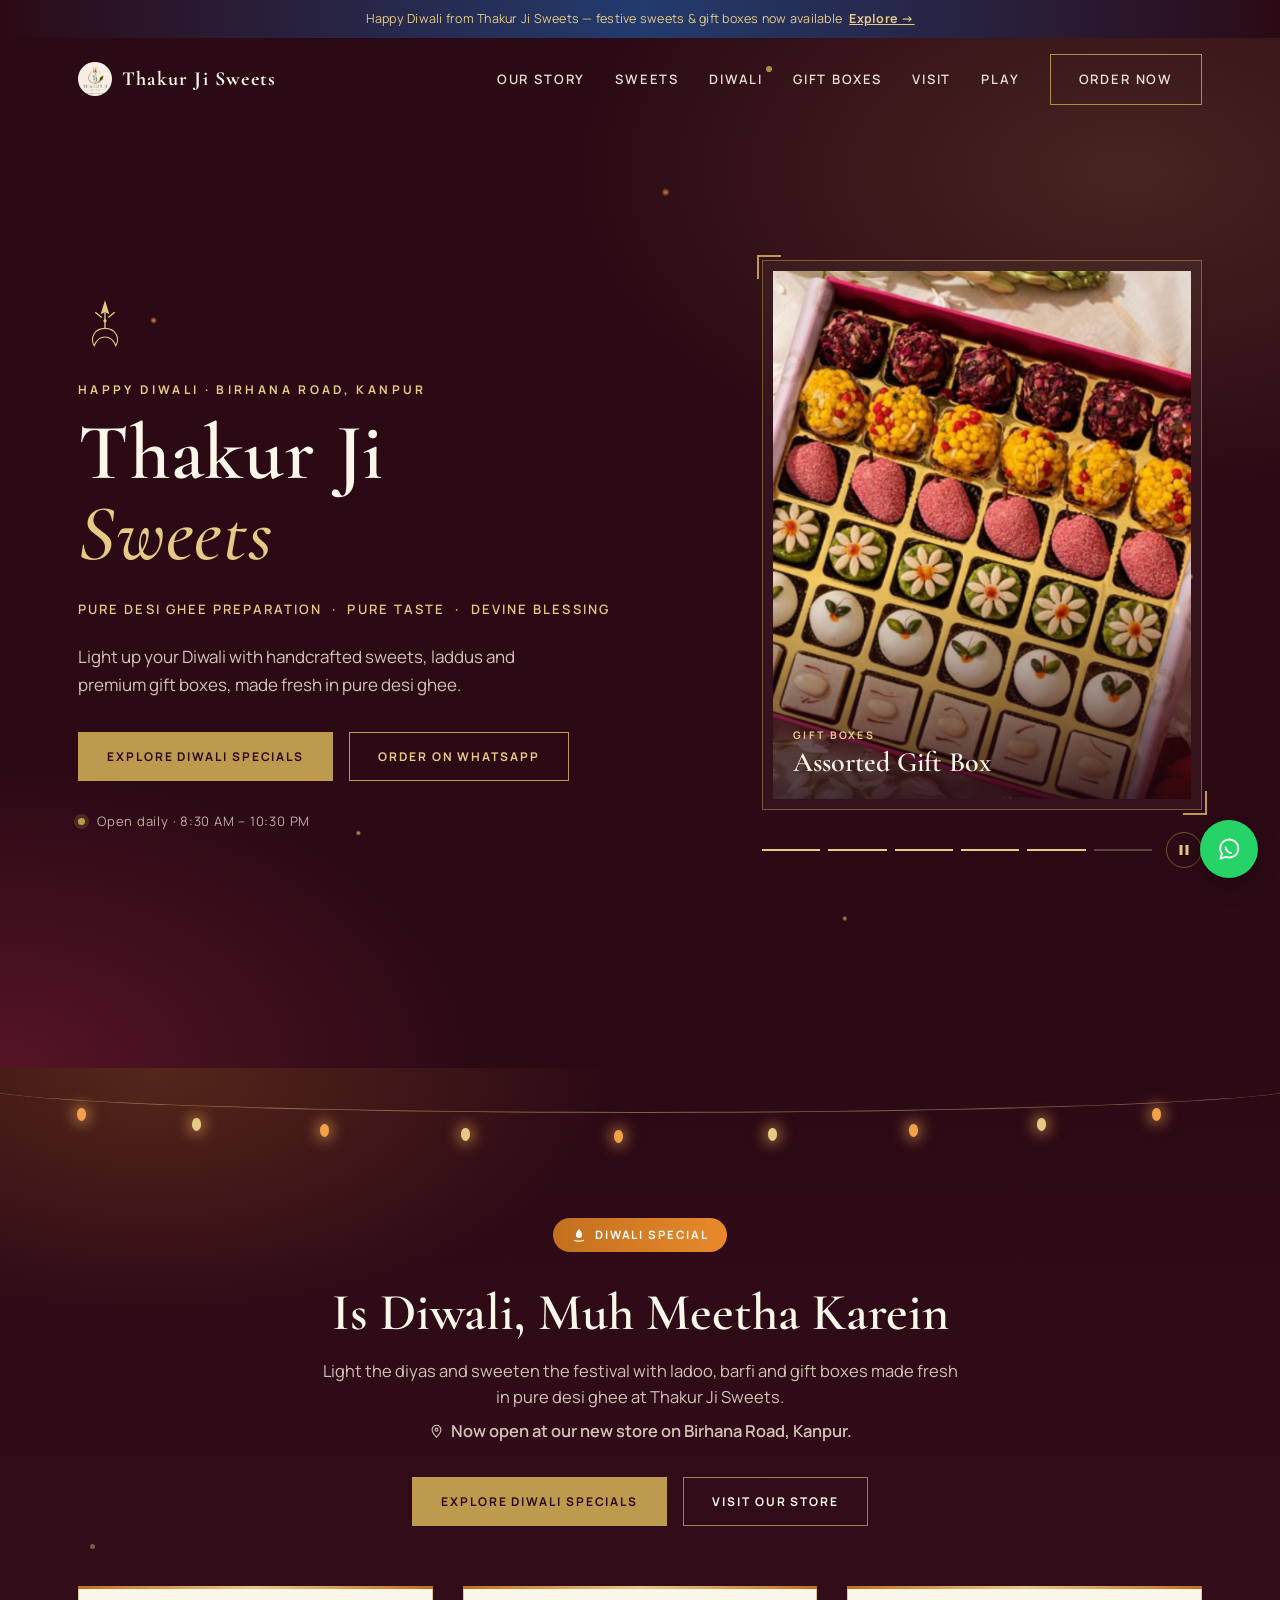
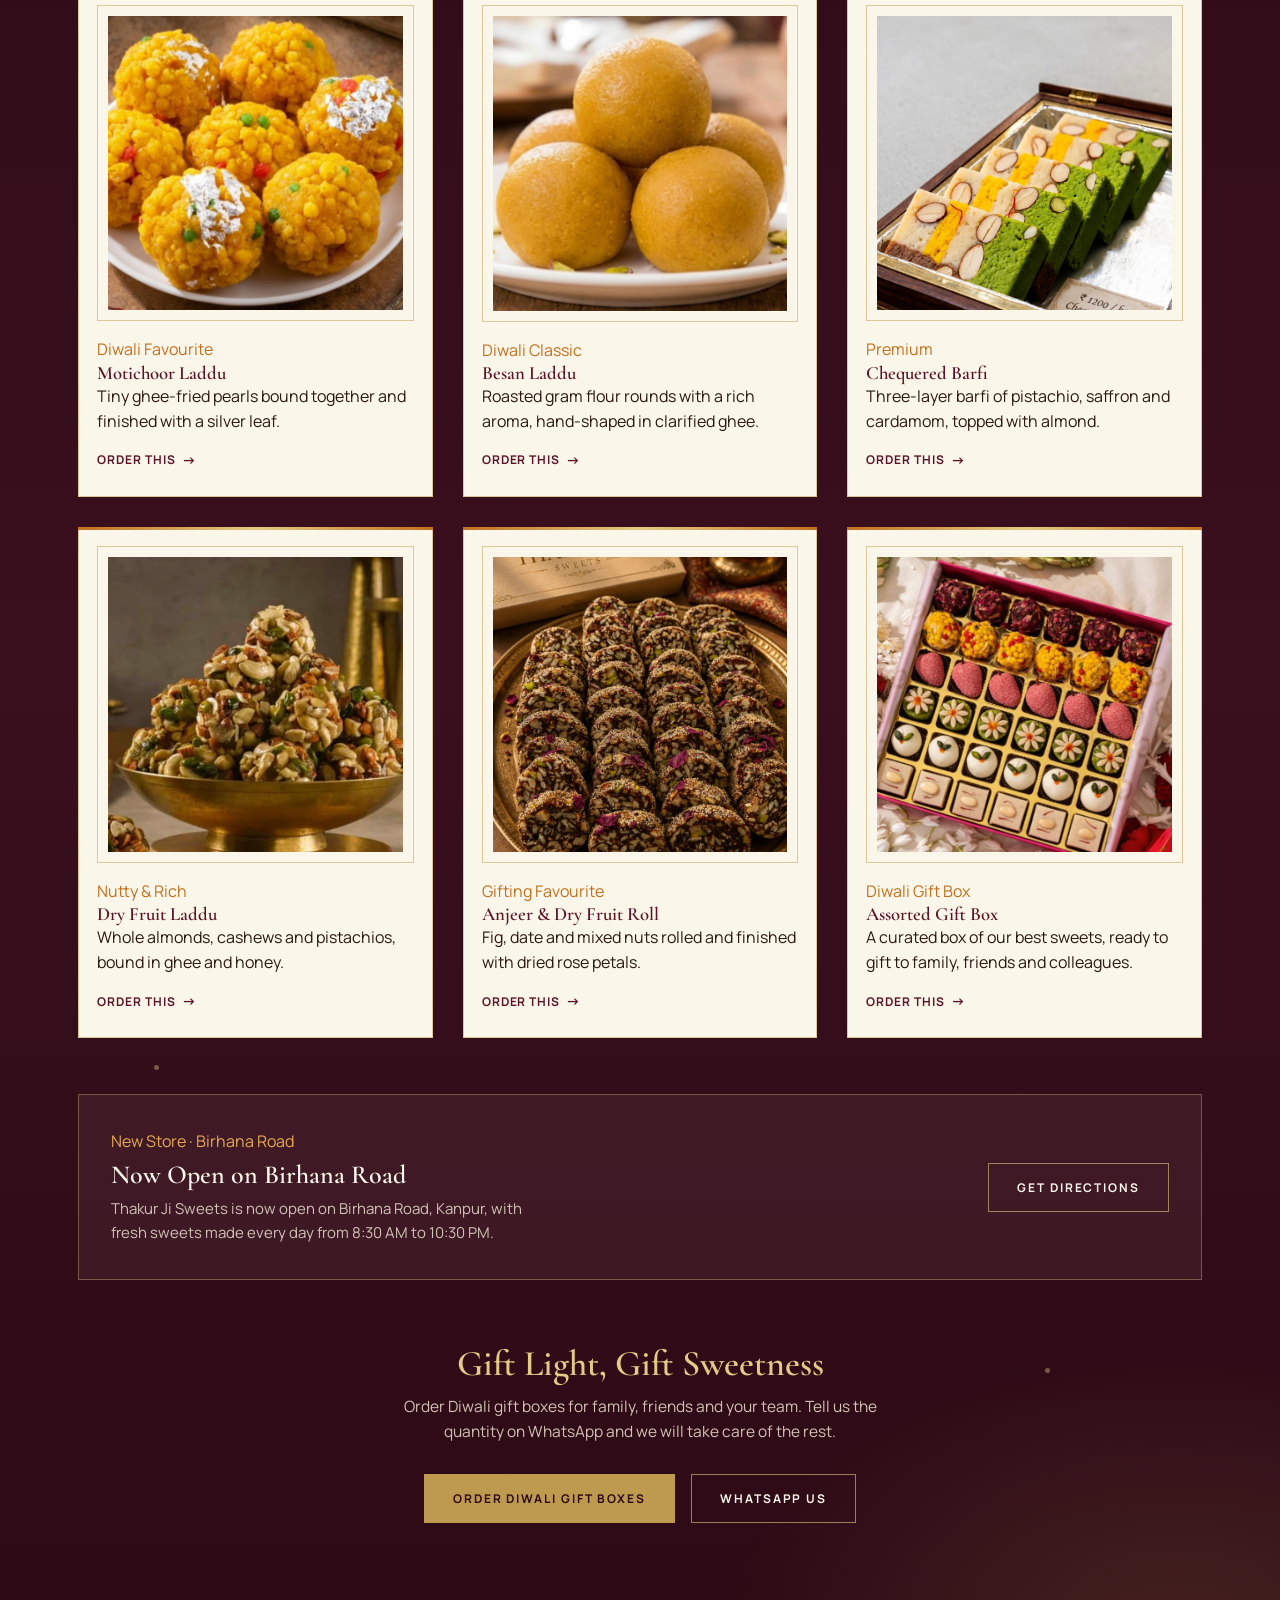
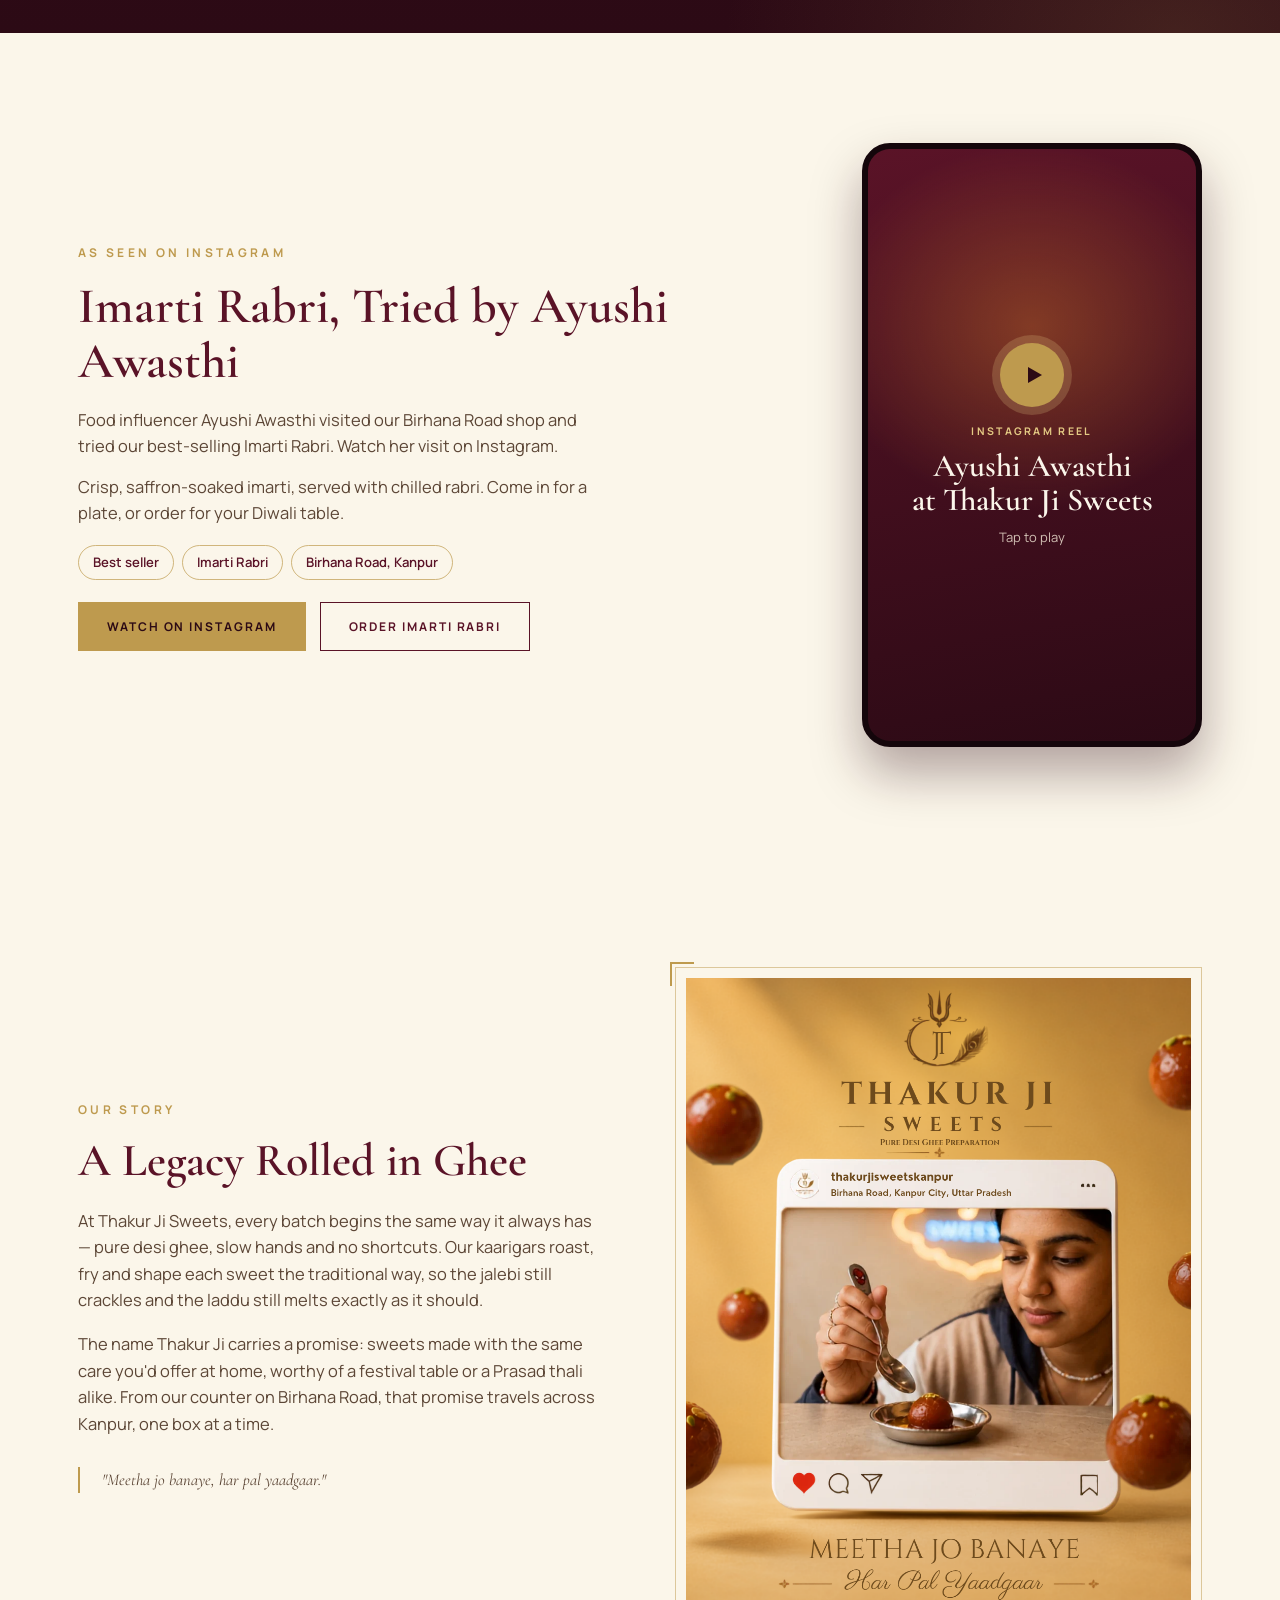
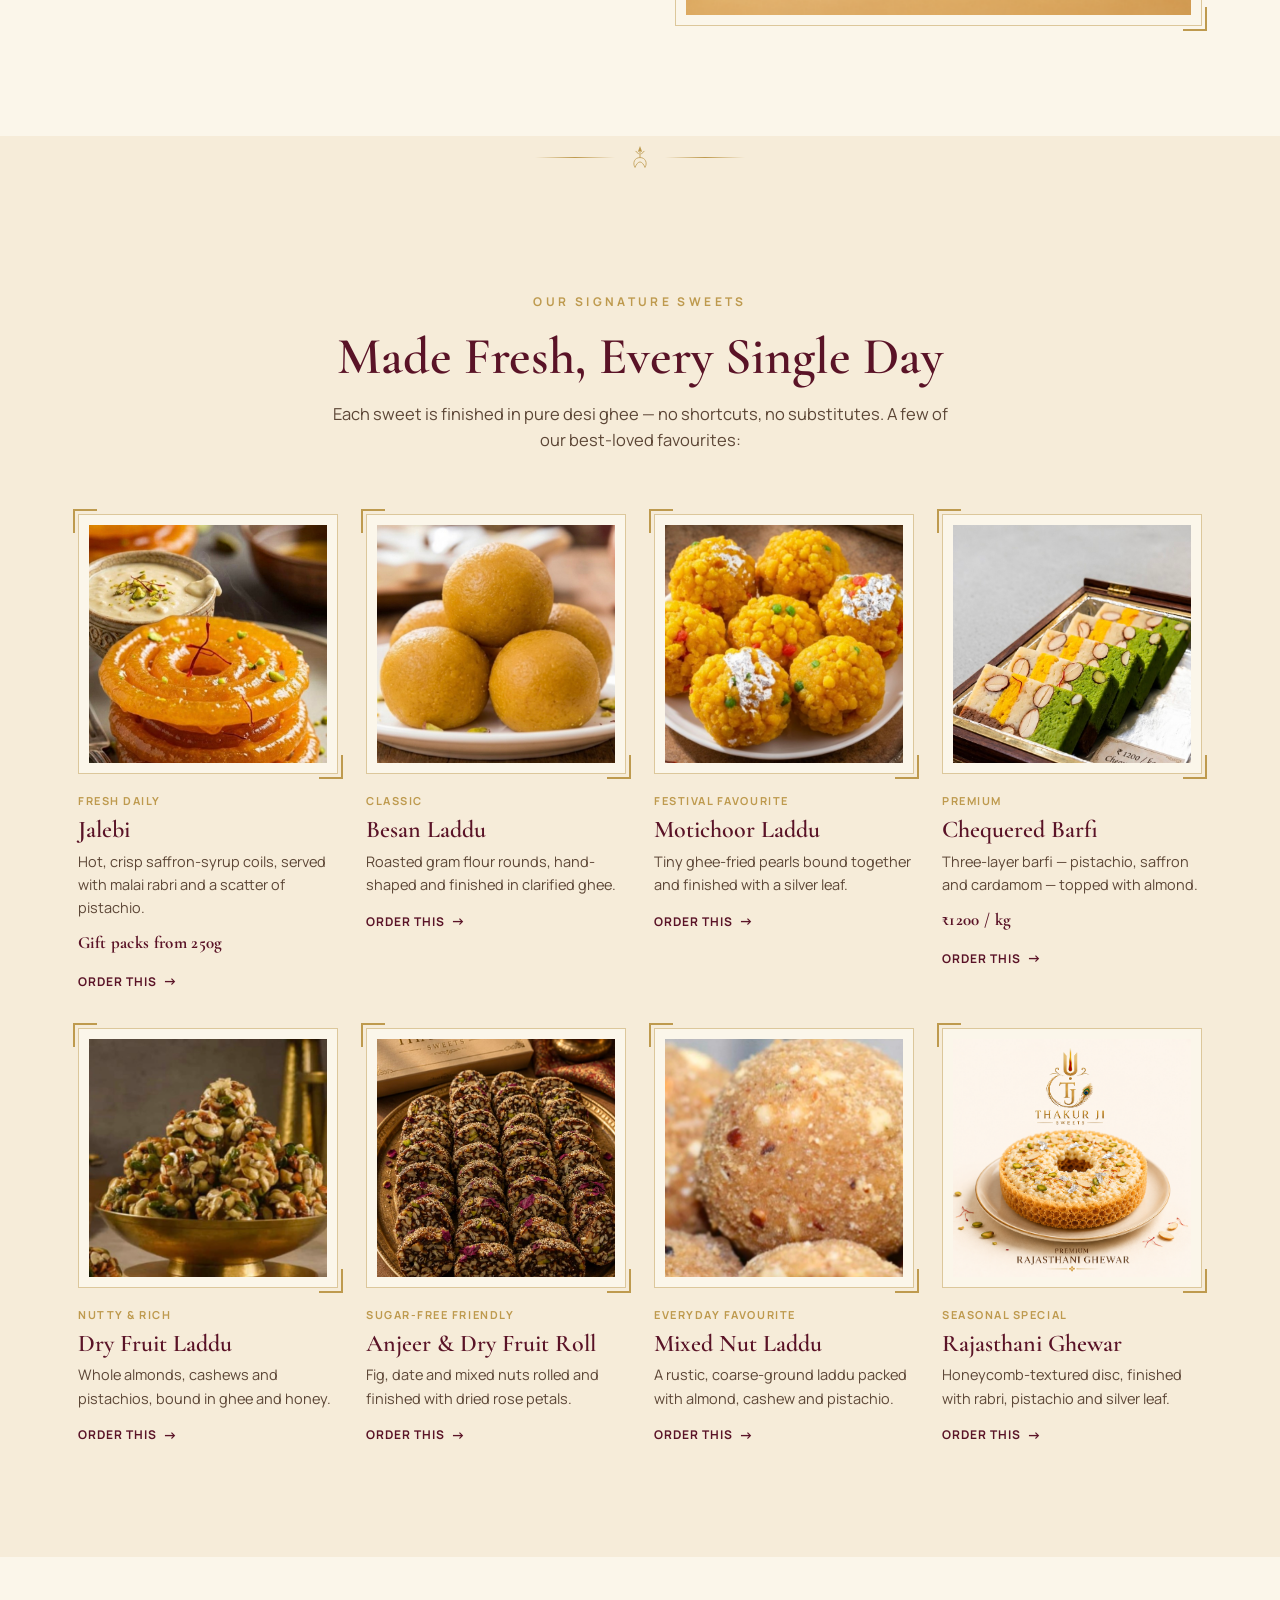
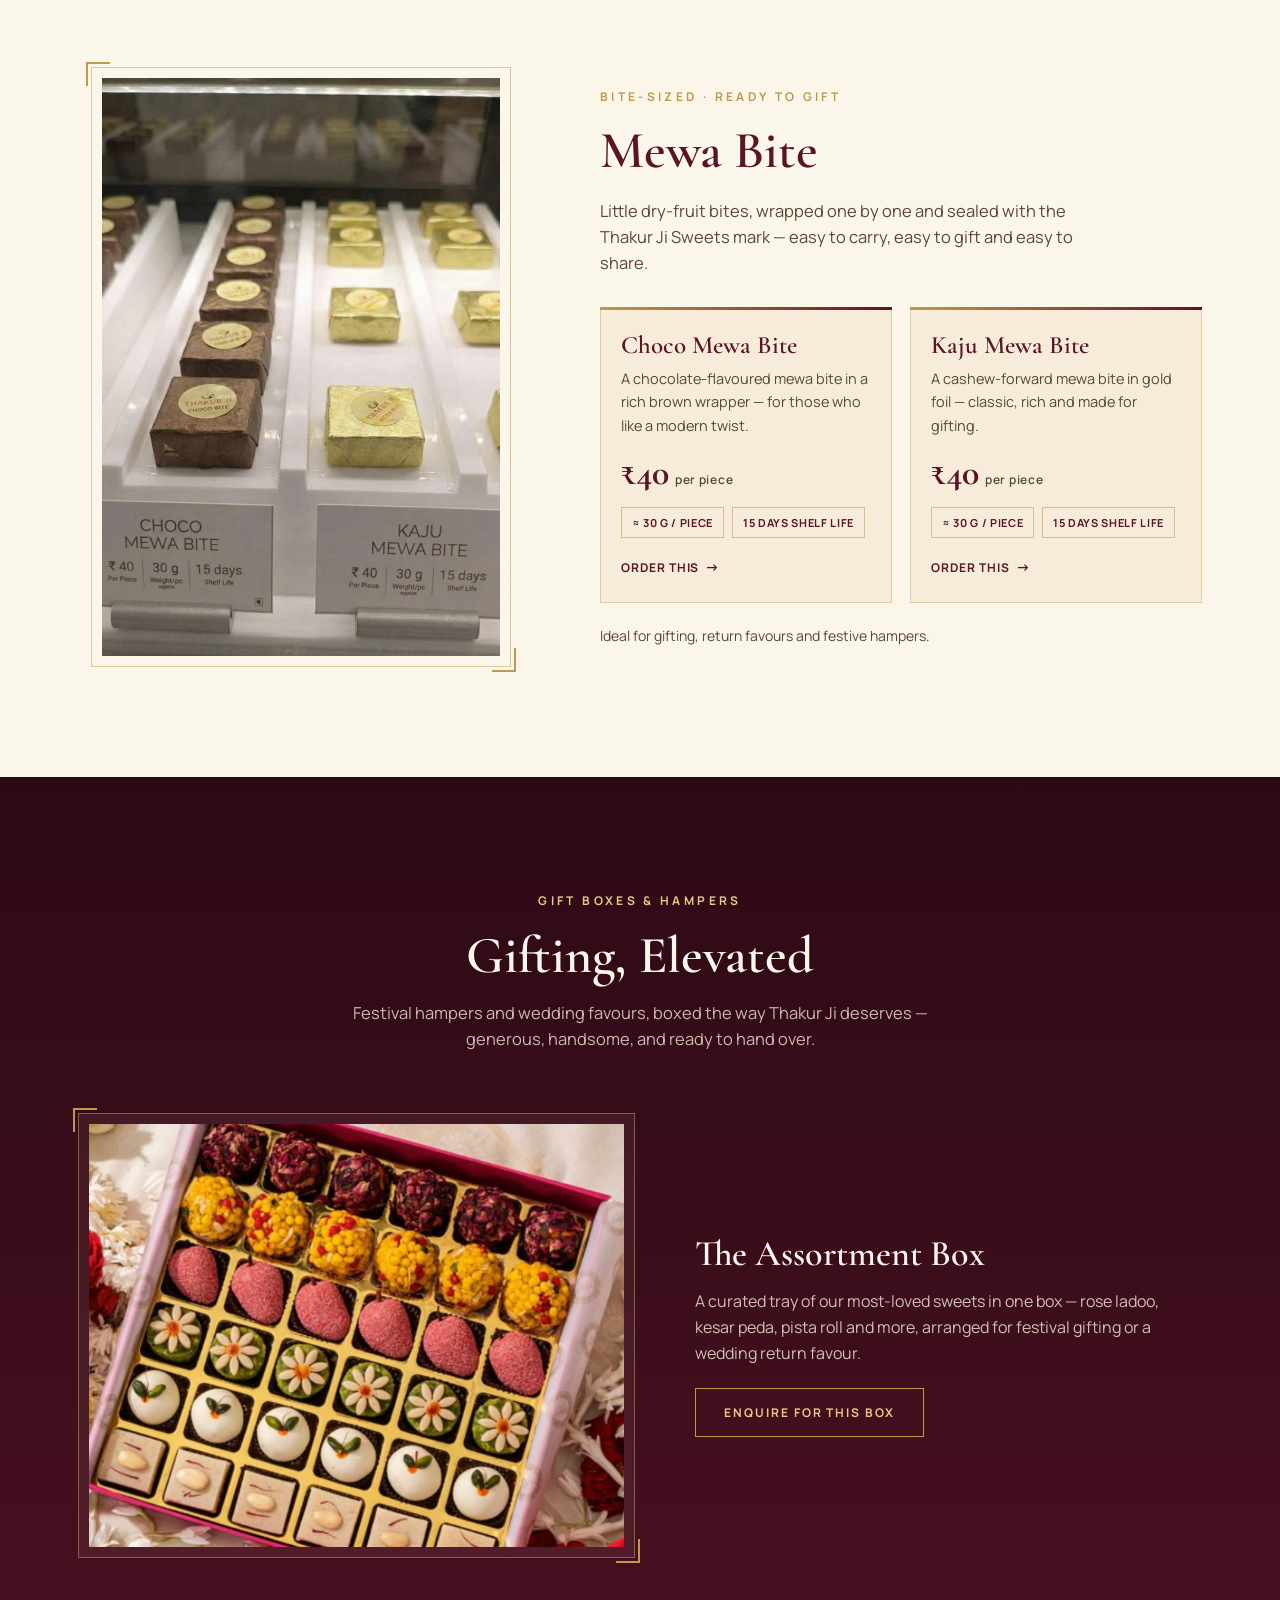
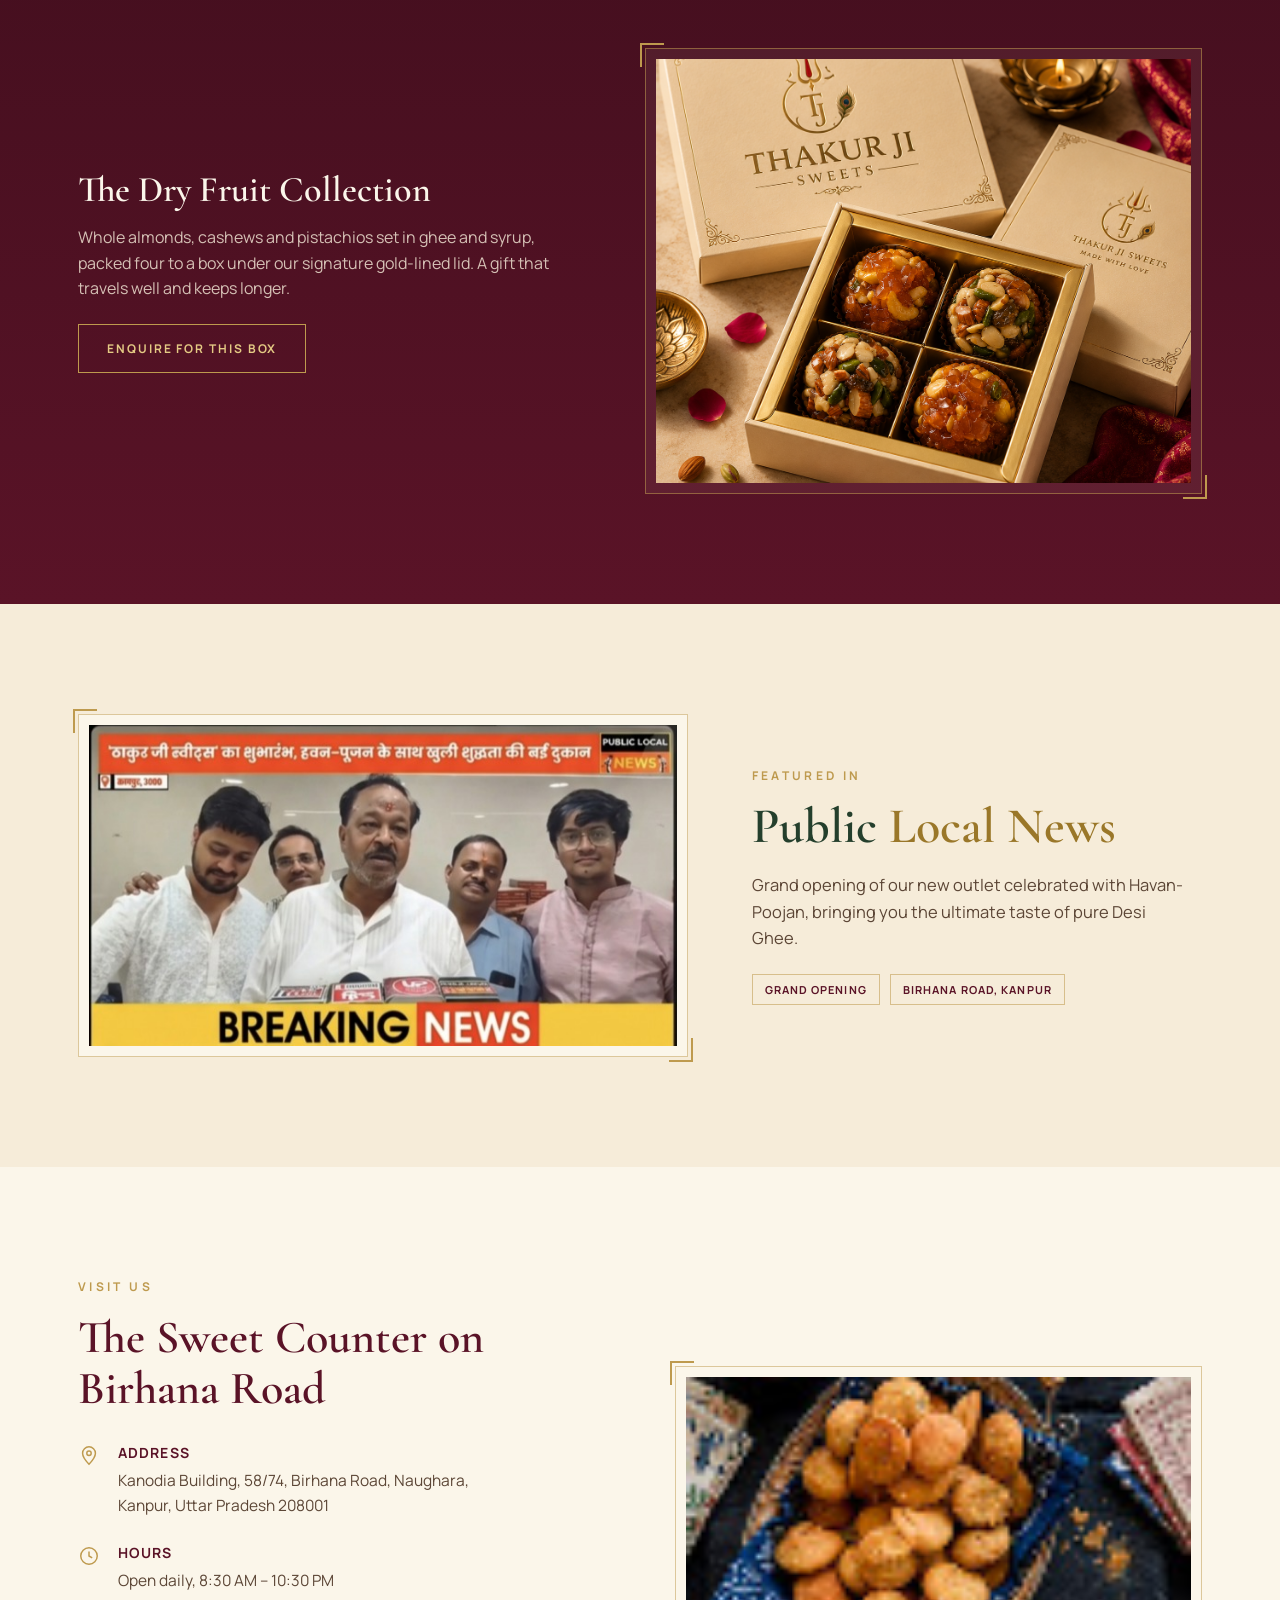
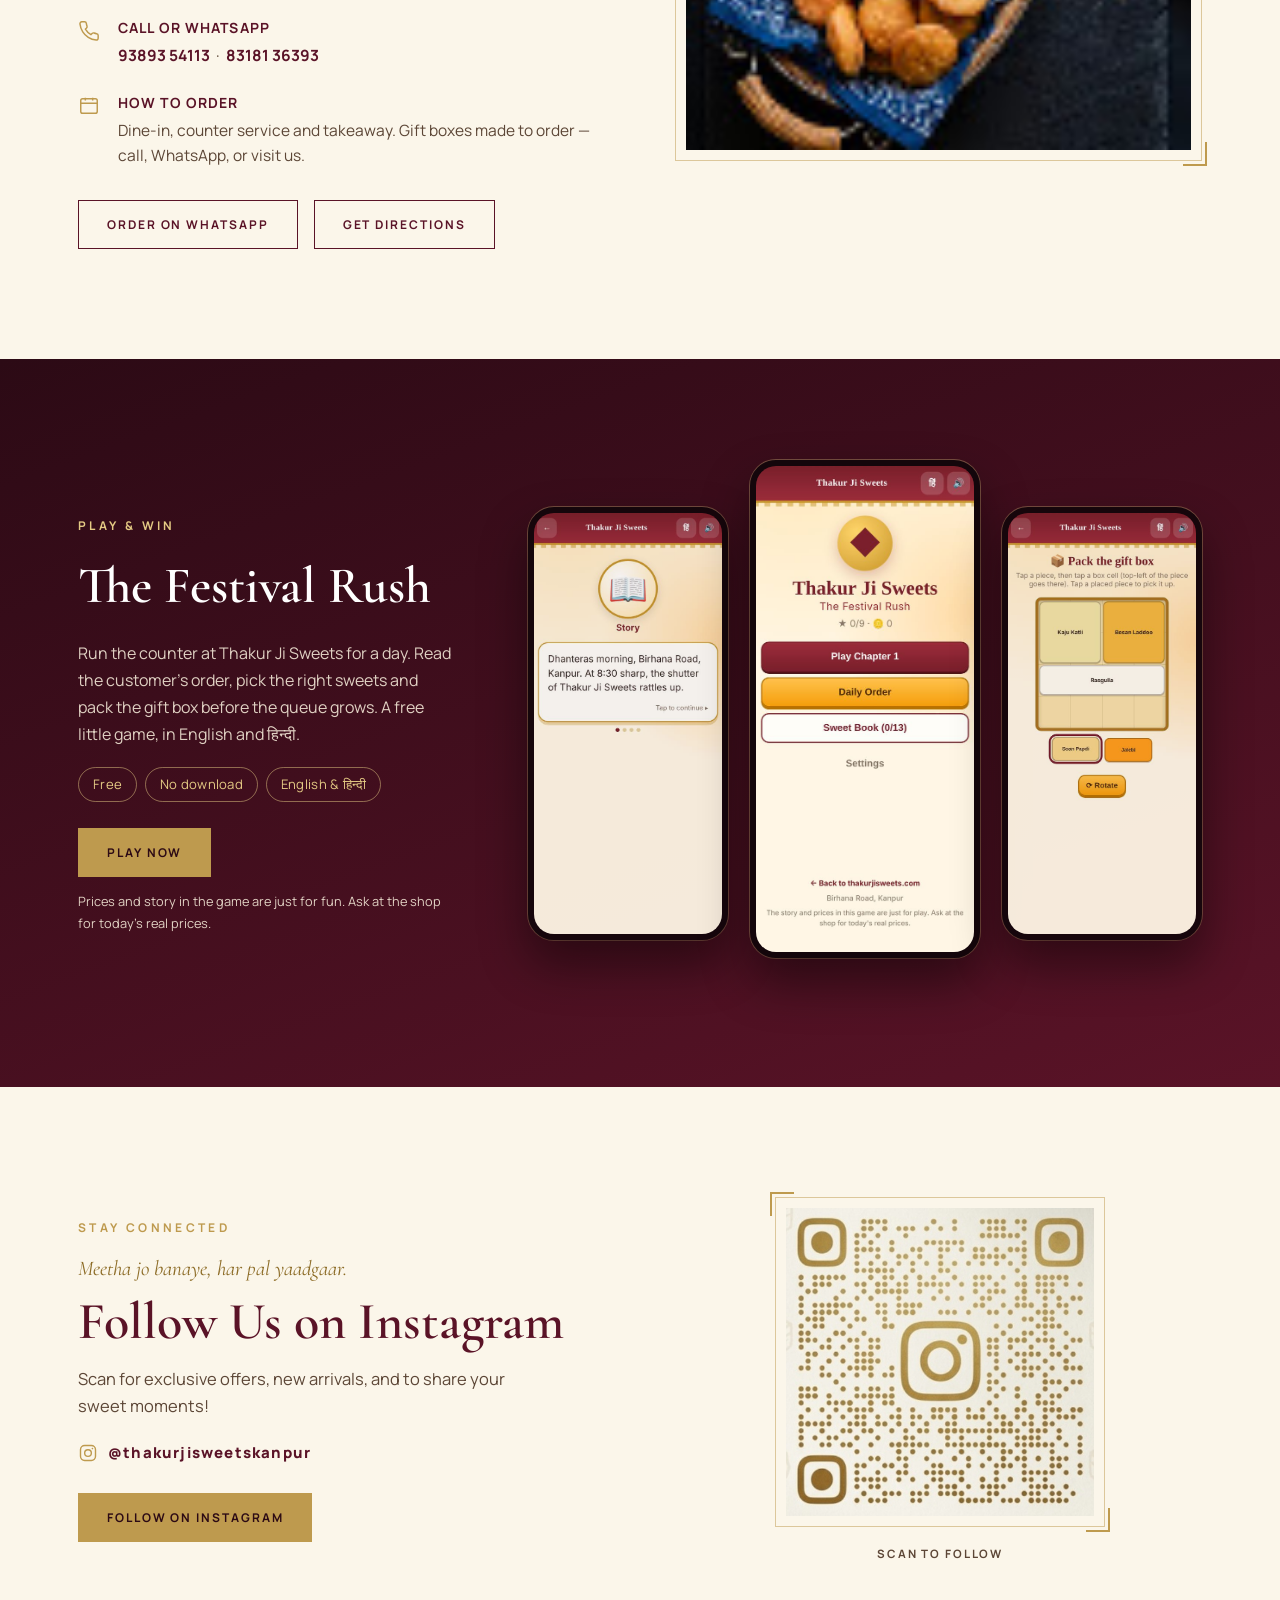
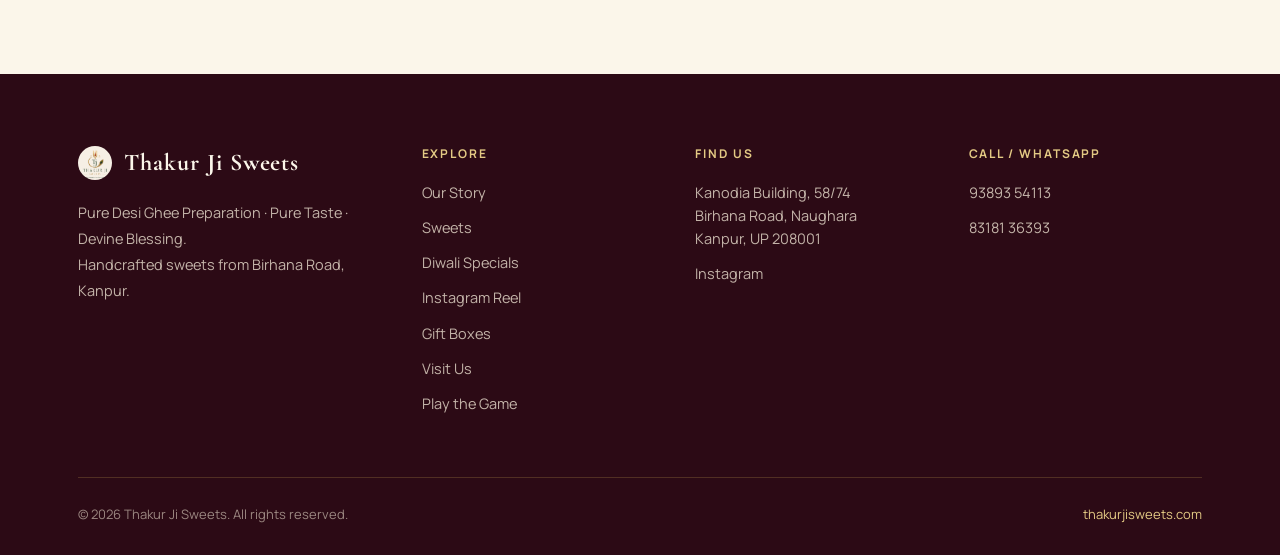
==== commit 4707f0ef: "Add files via upload Added game files" ====
--- a/index.html
+++ b/index.html
@@ -633,7 +633,7 @@
       <a href="#diwali" class="nav-badge">Diwali</a>
       <a href="#gifting">Gift Boxes</a>
       <a href="#visit">Visit</a>
-      <a href="game/">Play</a>
+      <a href="game.html">Play</a>
       <a href="https://wa.me/919389354113" target="_blank" rel="noopener" class="btn order-link" data-item="your sweets">Order Now</a>
     </div>
     <button class="nav-toggle" id="navToggle" aria-label="Toggle menu">☰</button>
@@ -1052,7 +1052,7 @@
       <h2 class="reveal">The Festival Rush</h2>
       <p class="reveal">Run the counter at Thakur Ji Sweets for a day. Read the customer's order, pick the right sweets and pack the gift box before the queue grows. A free little game, in English and हिन्दी.</p>
       <ul class="play-pills reveal"><li>Free</li><li>No download</li><li>English &amp; हिन्दी</li></ul>
-      <div class="reveal"><a href="game/" class="btn btn-solid">Play Now</a></div>
+      <div class="reveal"><a href="game.html" class="btn btn-solid">Play Now</a></div>
       <p class="play-note reveal">Prices and story in the game are just for fun. Ask at the shop for today's real prices.</p>
     </div>
     <div class="phones reveal" aria-hidden="false">
@@ -1100,7 +1100,7 @@
         <a href="#reel">Instagram Reel</a>
         <a href="#gifting">Gift Boxes</a>
         <a href="#visit">Visit Us</a>
-        <a href="game/">Play the Game</a>
+        <a href="game.html">Play the Game</a>
       </div>
       <div class="foot-links">
         <h4>Find Us</h4>
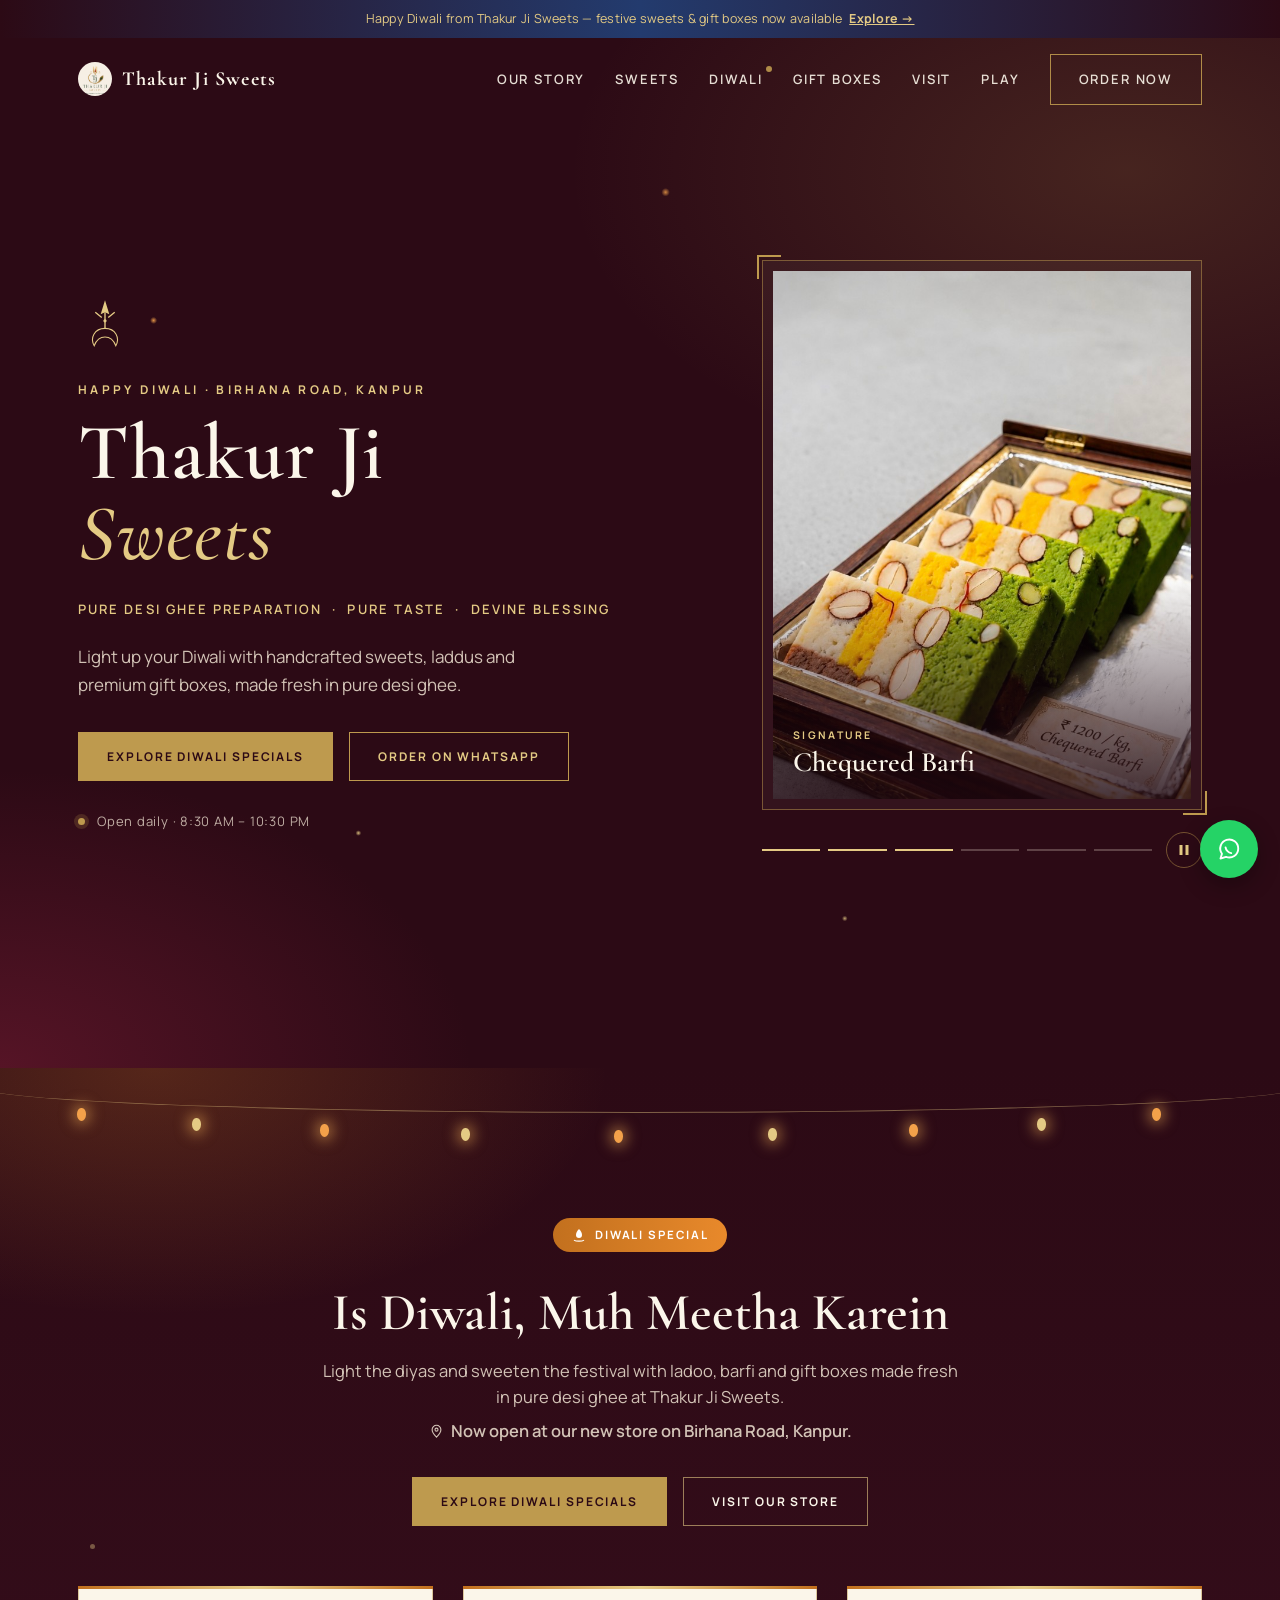
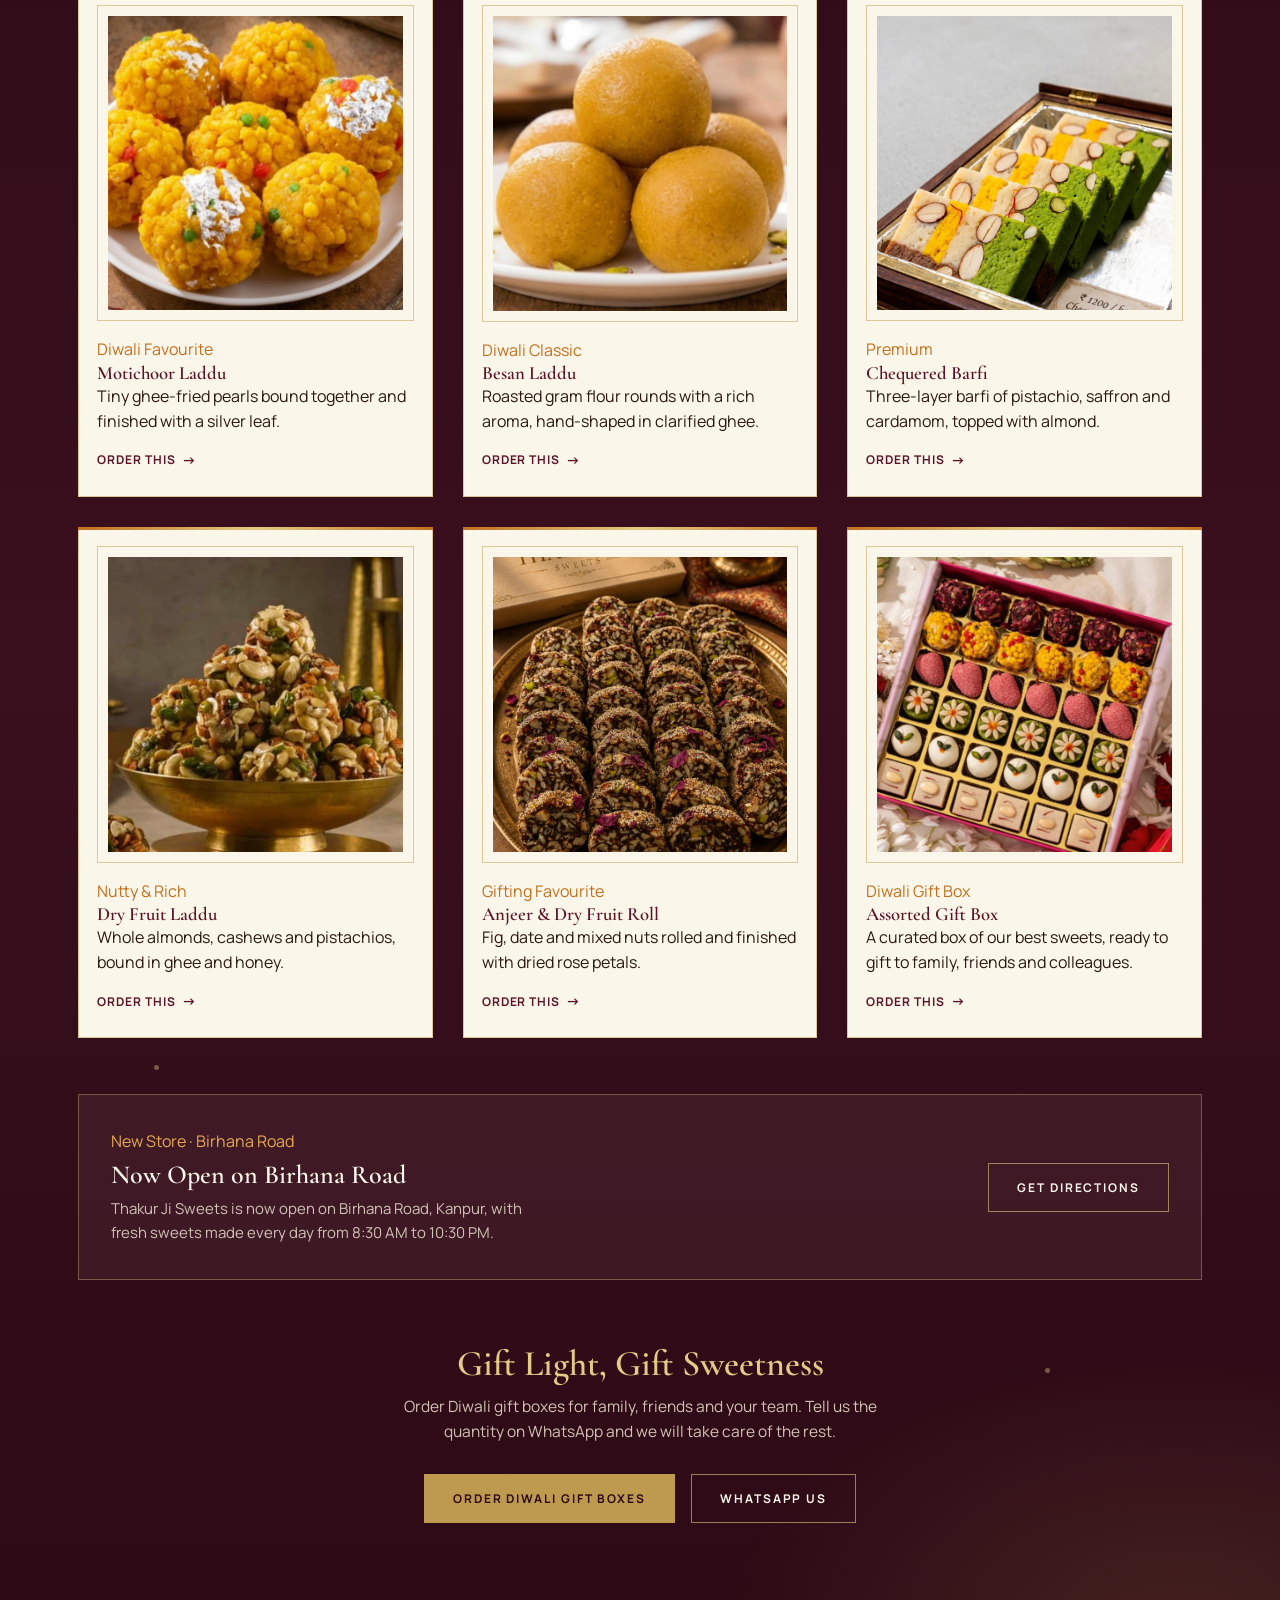
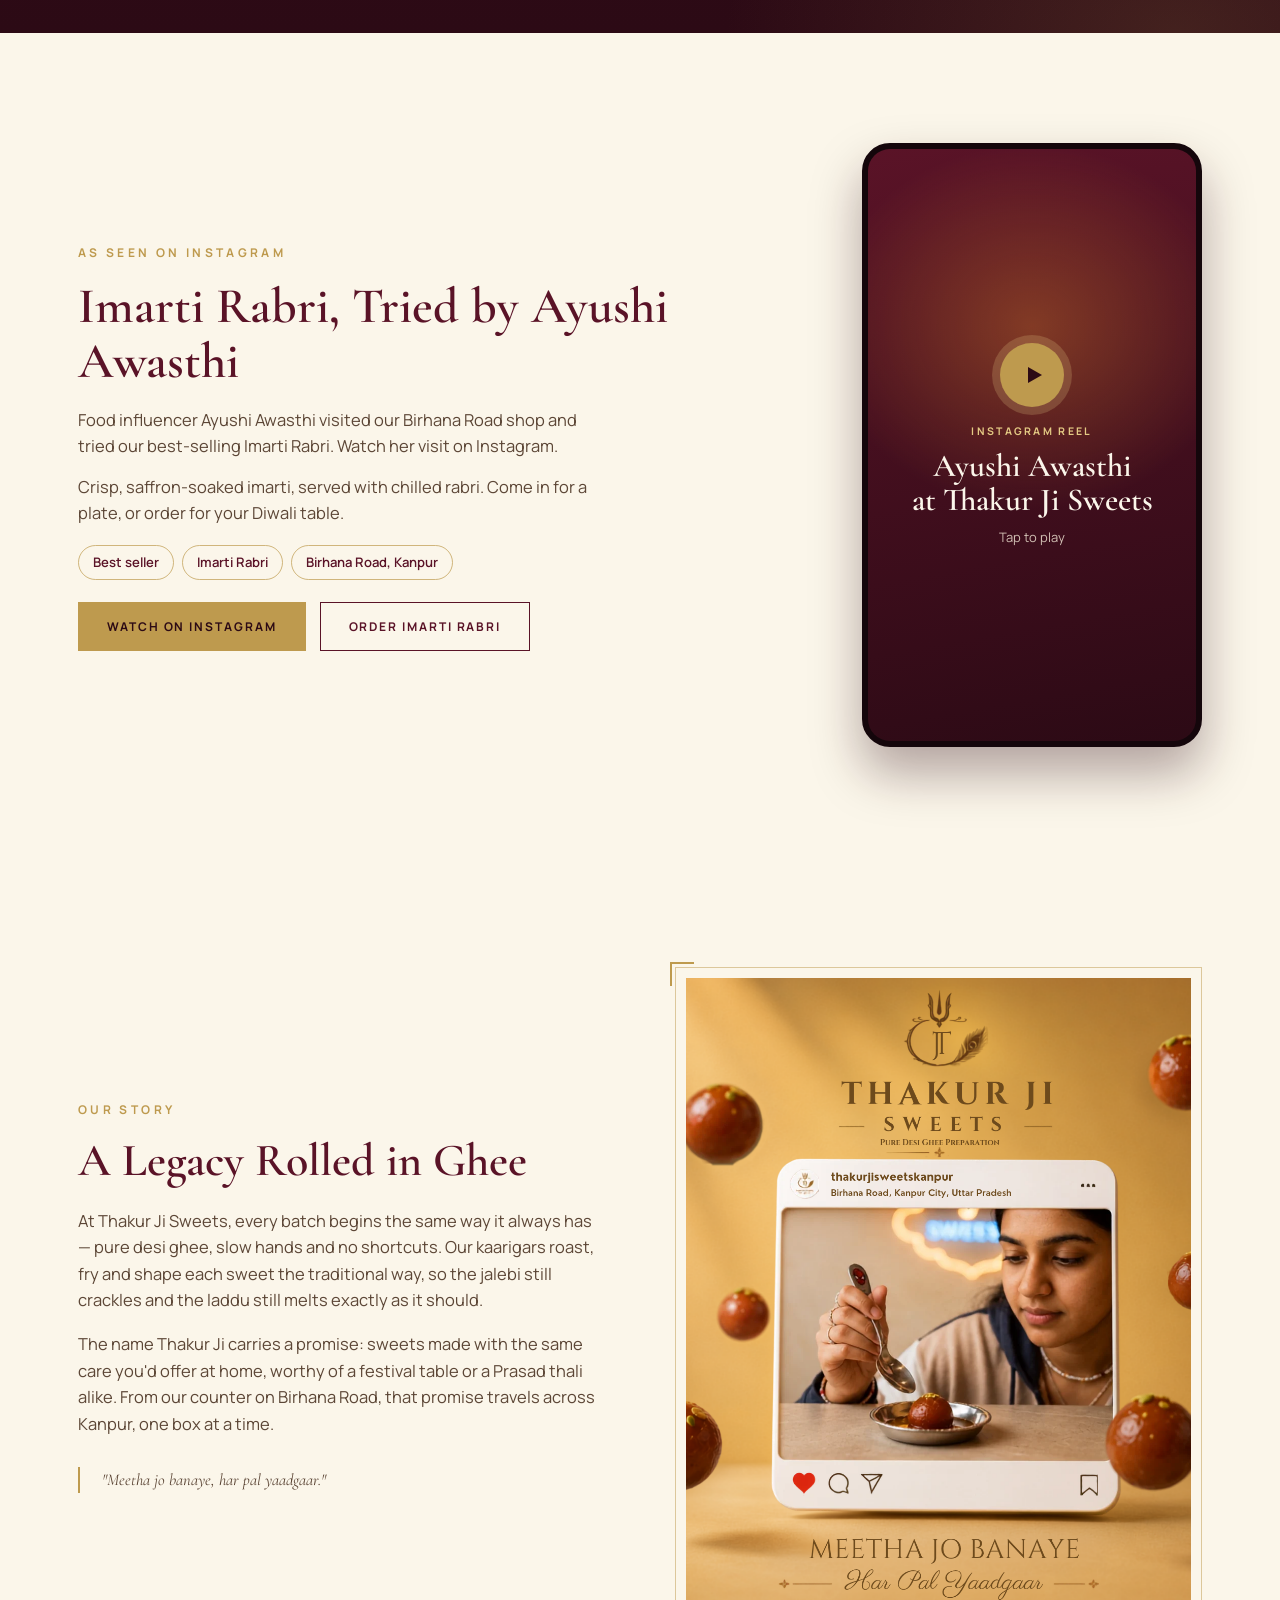
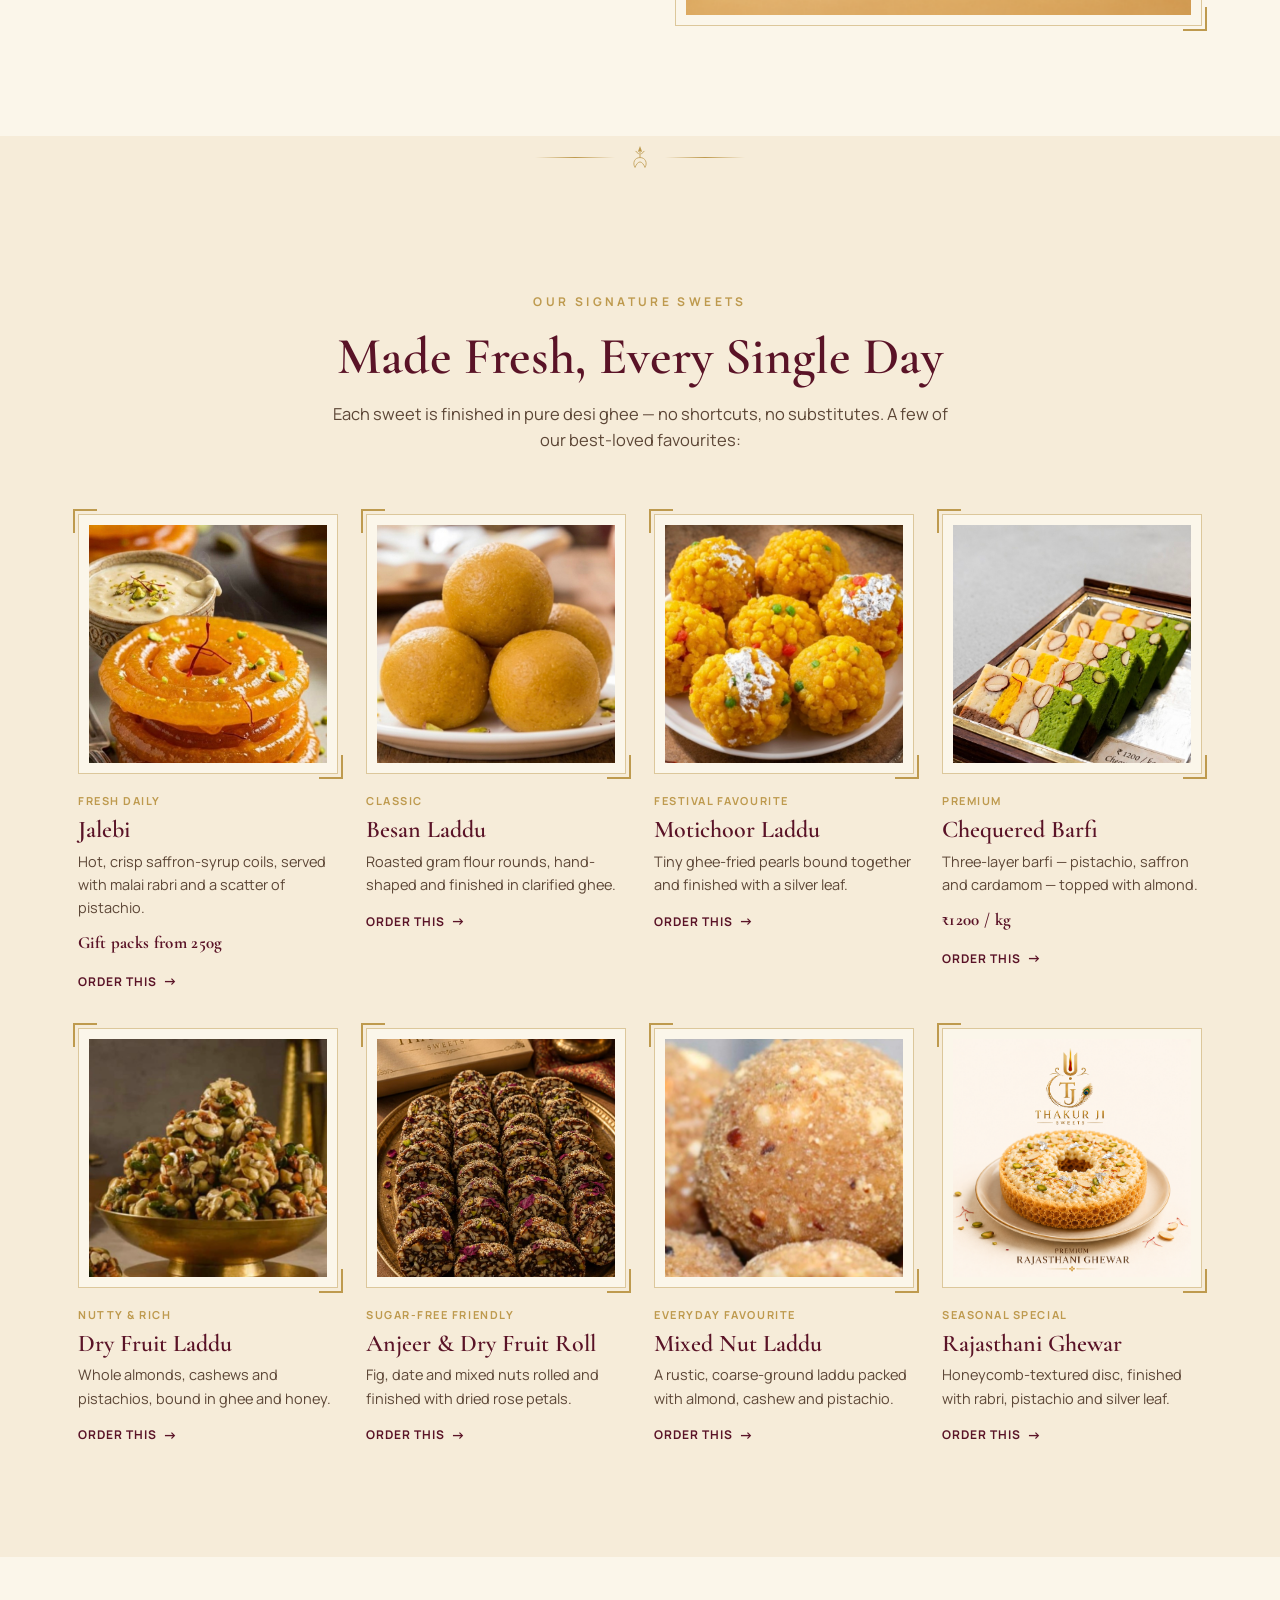
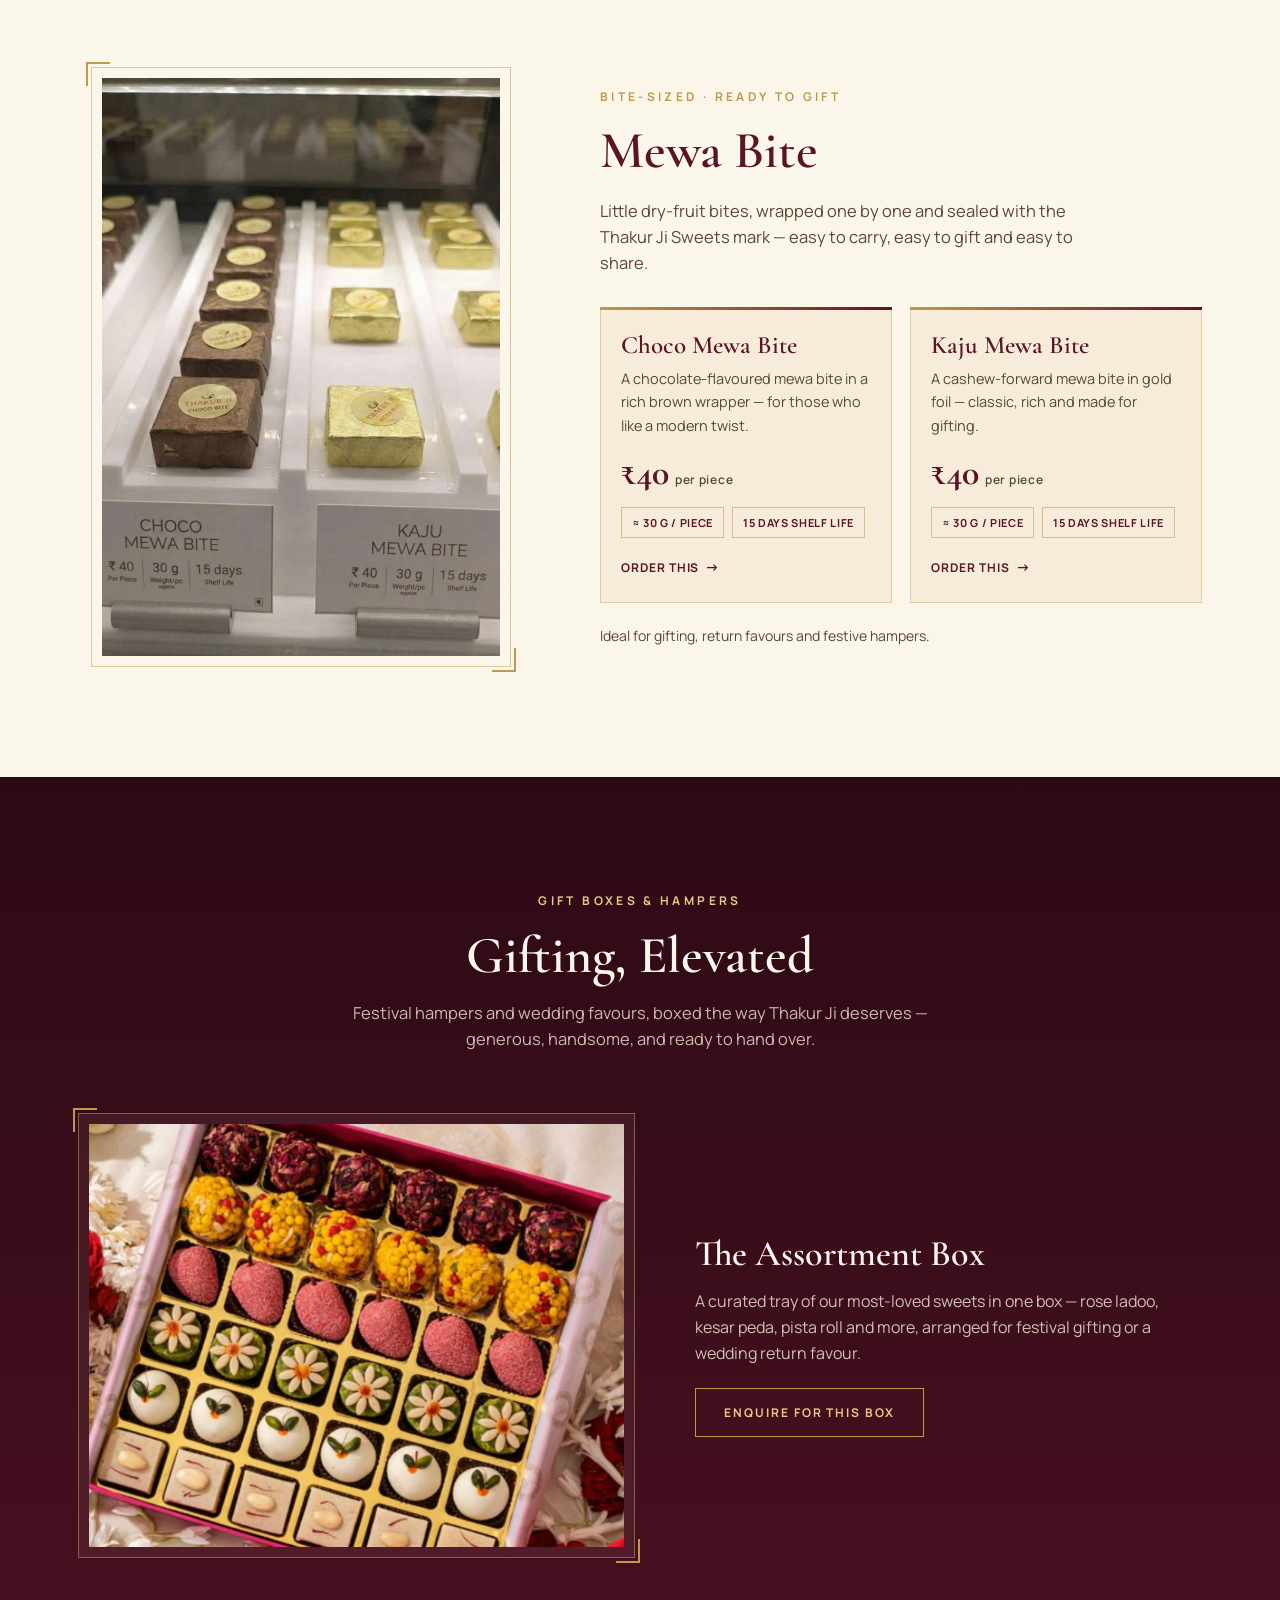
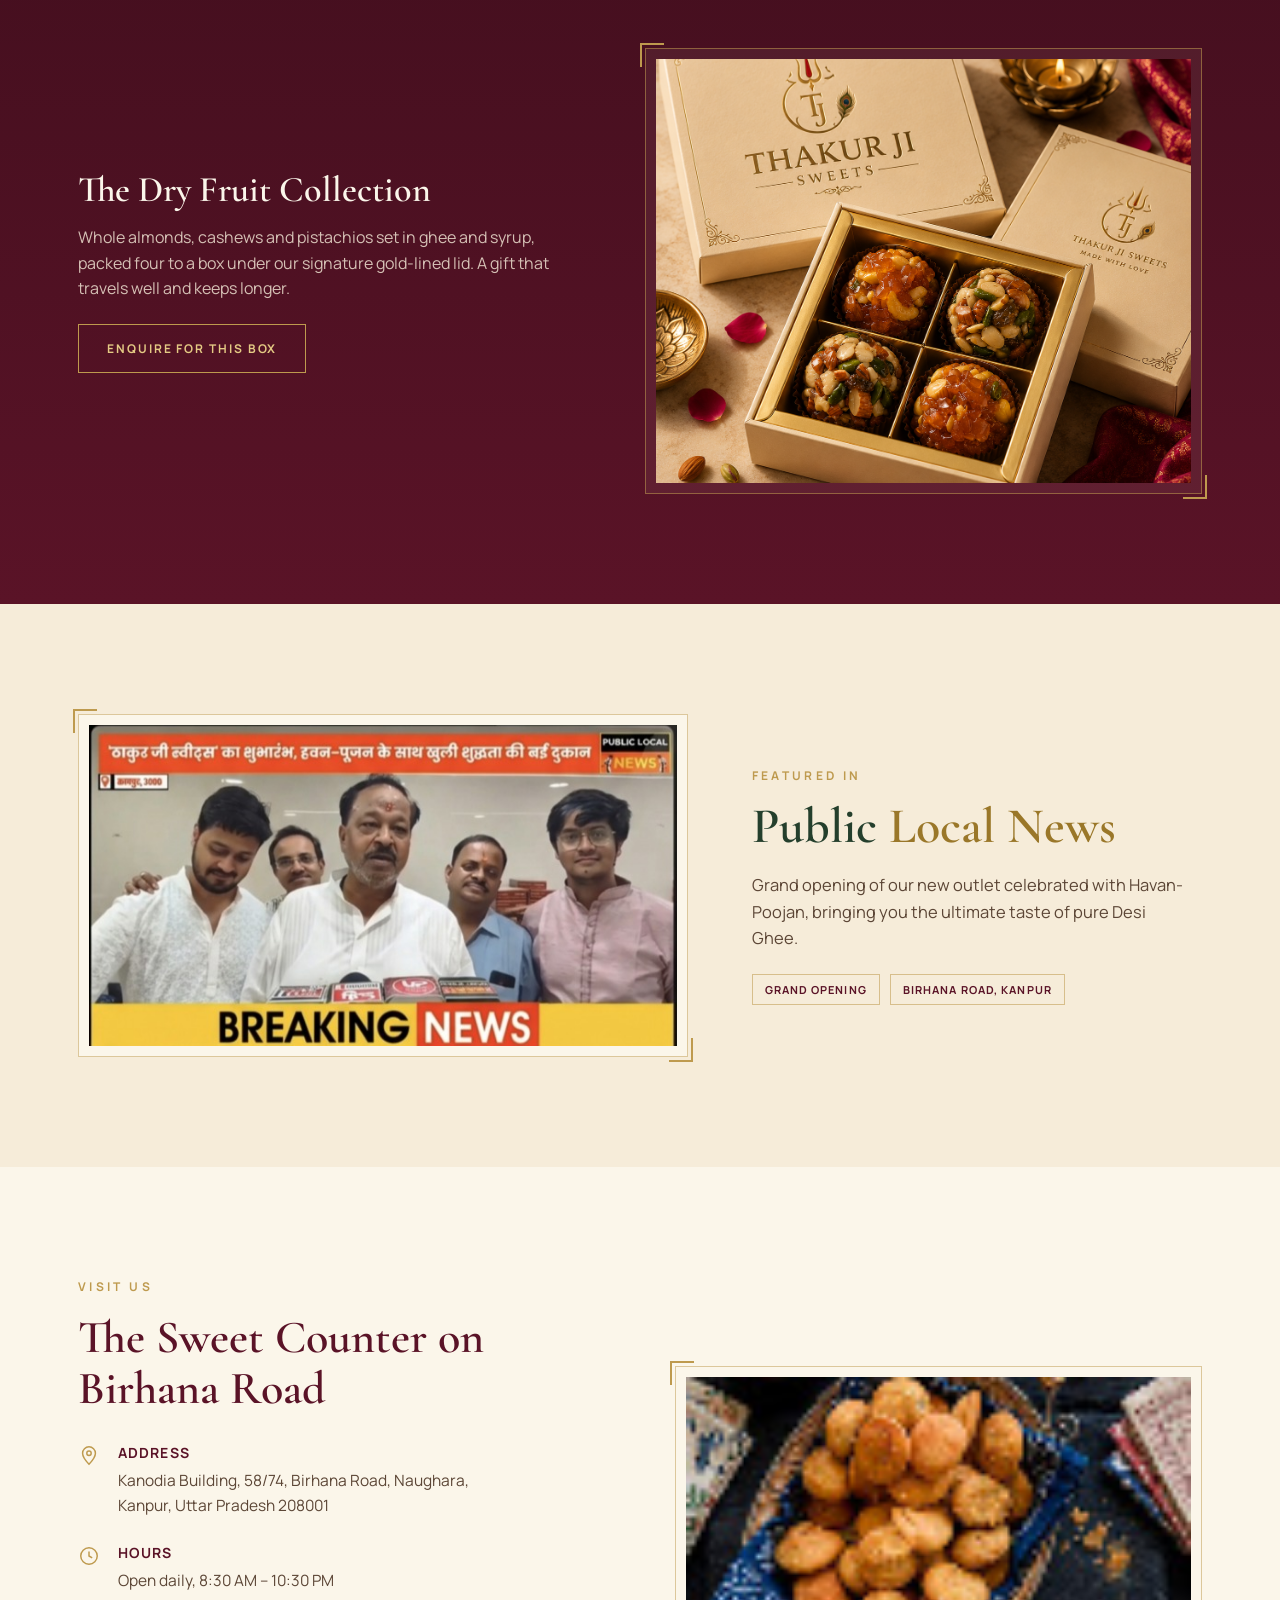
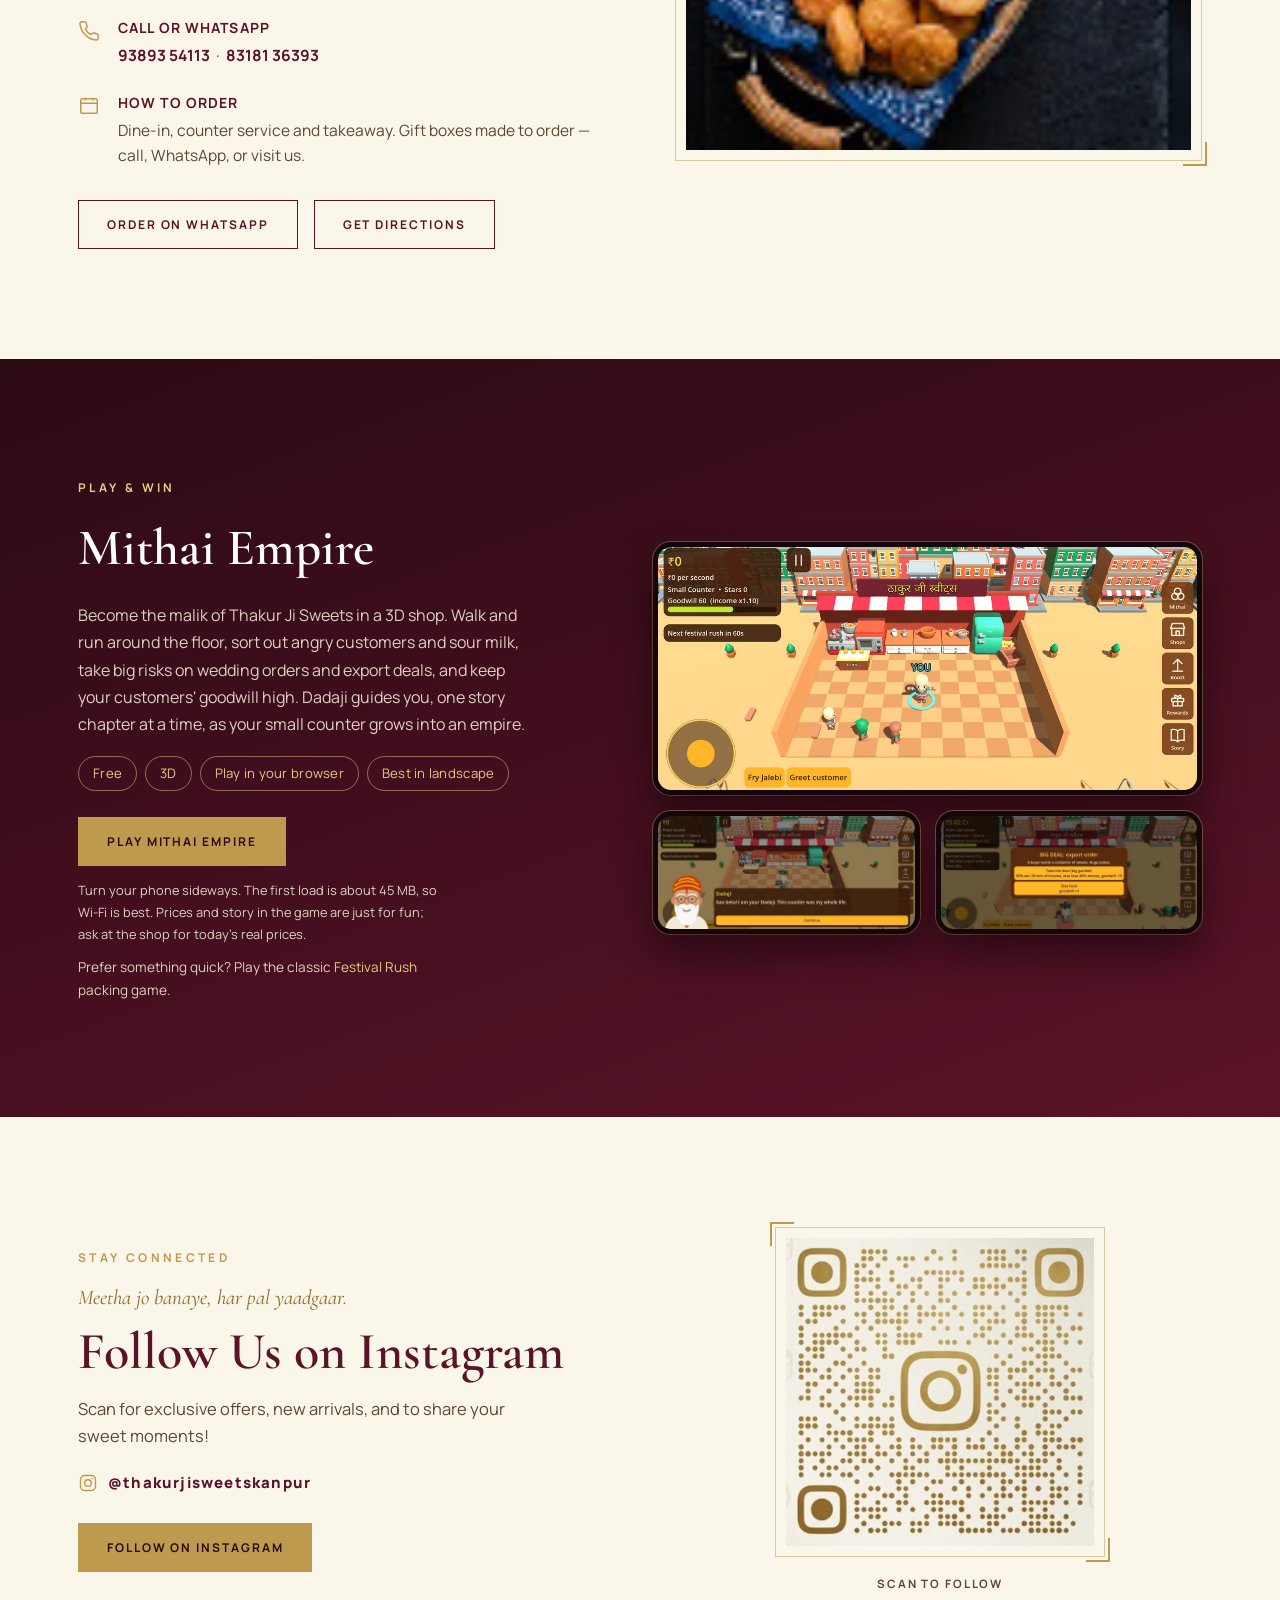
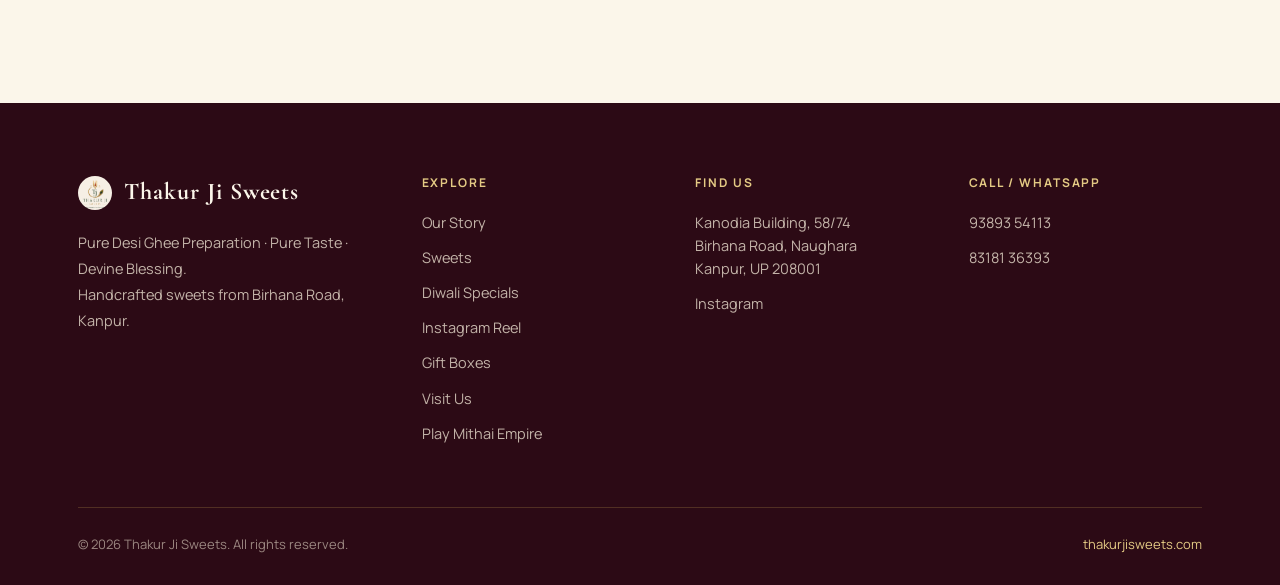
==== commit 99c0021f: "Game section: promote Mithai Empire with new screenshots and correct links Co-Authored-By: Claude Op" ====
--- a/index.html
+++ b/index.html
@@ -599,7 +599,12 @@
 .phone img{width:100%;height:100%;object-fit:cover;display:block}
 .phone.mid{width:clamp(110px,23vw,230px);transform:translateY(-14px)}
 .phone:not(.mid){opacity:.95}
-@media(max-width:820px){.play-grid{grid-template-columns:1fr}.phones{order:-1}}
+.shots{display:grid;grid-template-columns:1fr 1fr;gap:clamp(8px,1.6vw,16px)}
+.shot{aspect-ratio:1040/480;border-radius:clamp(10px,1.6vw,18px);border:clamp(3px,.5vw,5px) solid #14060b;background:#14060b;box-shadow:0 20px 40px rgba(0,0,0,.45),0 0 0 1px rgba(228,202,132,.35);overflow:hidden}
+.shot img{width:100%;height:100%;object-fit:cover;display:block}
+.shot.big{grid-column:1/-1}
+.play-alt{font-size:.85rem;margin-top:10px}.play-alt a{color:var(--gold-light)}
+@media(max-width:820px){.play-grid{grid-template-columns:1fr}.phones,.shots{order:-1}}
 @media(prefers-reduced-motion:no-preference){.phone{transition:transform .5s ease}.phones:hover .phone.mid{transform:translateY(-22px)}}
 </style>
 </head>
@@ -633,7 +638,7 @@
       <a href="#diwali" class="nav-badge">Diwali</a>
       <a href="#gifting">Gift Boxes</a>
       <a href="#visit">Visit</a>
-      <a href="game.html">Play</a>
+      <a href="mithai-empire/">Play</a>
       <a href="https://wa.me/919389354113" target="_blank" rel="noopener" class="btn order-link" data-item="your sweets">Order Now</a>
     </div>
     <button class="nav-toggle" id="navToggle" aria-label="Toggle menu">☰</button>
@@ -1049,16 +1054,17 @@
   <div class="wrap play-grid">
     <div>
       <span class="eyebrow reveal">Play &amp; Win</span>
-      <h2 class="reveal">The Festival Rush</h2>
-      <p class="reveal">Run the counter at Thakur Ji Sweets for a day. Read the customer's order, pick the right sweets and pack the gift box before the queue grows. A free little game, in English and हिन्दी.</p>
-      <ul class="play-pills reveal"><li>Free</li><li>No download</li><li>English &amp; हिन्दी</li></ul>
-      <div class="reveal"><a href="game.html" class="btn btn-solid">Play Now</a></div>
-      <p class="play-note reveal">Prices and story in the game are just for fun. Ask at the shop for today's real prices.</p>
-    </div>
-    <div class="phones reveal" aria-hidden="false">
-      <div class="phone"><img loading="lazy" decoding="async" src="game-story.jpg" alt="Story screen of the Thakur Ji Sweets game"></div>
-      <div class="phone mid"><img loading="lazy" decoding="async" src="game-title.jpg" alt="Title screen of Thakur Ji Sweets: The Festival Rush"></div>
-      <div class="phone"><img loading="lazy" decoding="async" src="game-pack.jpg" alt="Packing a gift box in the game"></div>
+      <h2 class="reveal">Mithai Empire</h2>
+      <p class="reveal">Become the malik of Thakur Ji Sweets in a 3D shop. Walk and run around the floor, sort out angry customers and sour milk, take big risks on wedding orders and export deals, and keep your customers' goodwill high. Dadaji guides you, one story chapter at a time, as your small counter grows into an empire.</p>
+      <ul class="play-pills reveal"><li>Free</li><li>3D</li><li>Play in your browser</li><li>Best in landscape</li></ul>
+      <div class="reveal"><a href="mithai-empire/" class="btn btn-solid">Play Mithai Empire</a></div>
+      <p class="play-note reveal">Turn your phone sideways. The first load is about 45 MB, so Wi-Fi is best. Prices and story in the game are just for fun; ask at the shop for today's real prices.</p>
+      <p class="play-alt reveal">Prefer something quick? Play the classic <a href="game.html">Festival Rush</a> packing game.</p>
+    </div>
+    <div class="shots reveal">
+      <div class="shot big"><img loading="lazy" decoding="async" src="mithai-empire-play.jpg" alt="Mithai Empire: the owner walking inside the 3D Thakur Ji Sweets shop"></div>
+      <div class="shot"><img loading="lazy" decoding="async" src="mithai-empire-story.jpg" alt="Dadaji telling the story in Mithai Empire"></div>
+      <div class="shot"><img loading="lazy" decoding="async" src="mithai-empire-decision.jpg" alt="A big-deal decision with risk and reward in Mithai Empire"></div>
     </div>
   </div>
 </section>
@@ -1100,7 +1106,7 @@
         <a href="#reel">Instagram Reel</a>
         <a href="#gifting">Gift Boxes</a>
         <a href="#visit">Visit Us</a>
-        <a href="game.html">Play the Game</a>
+        <a href="mithai-empire/">Play Mithai Empire</a>
       </div>
       <div class="foot-links">
         <h4>Find Us</h4>
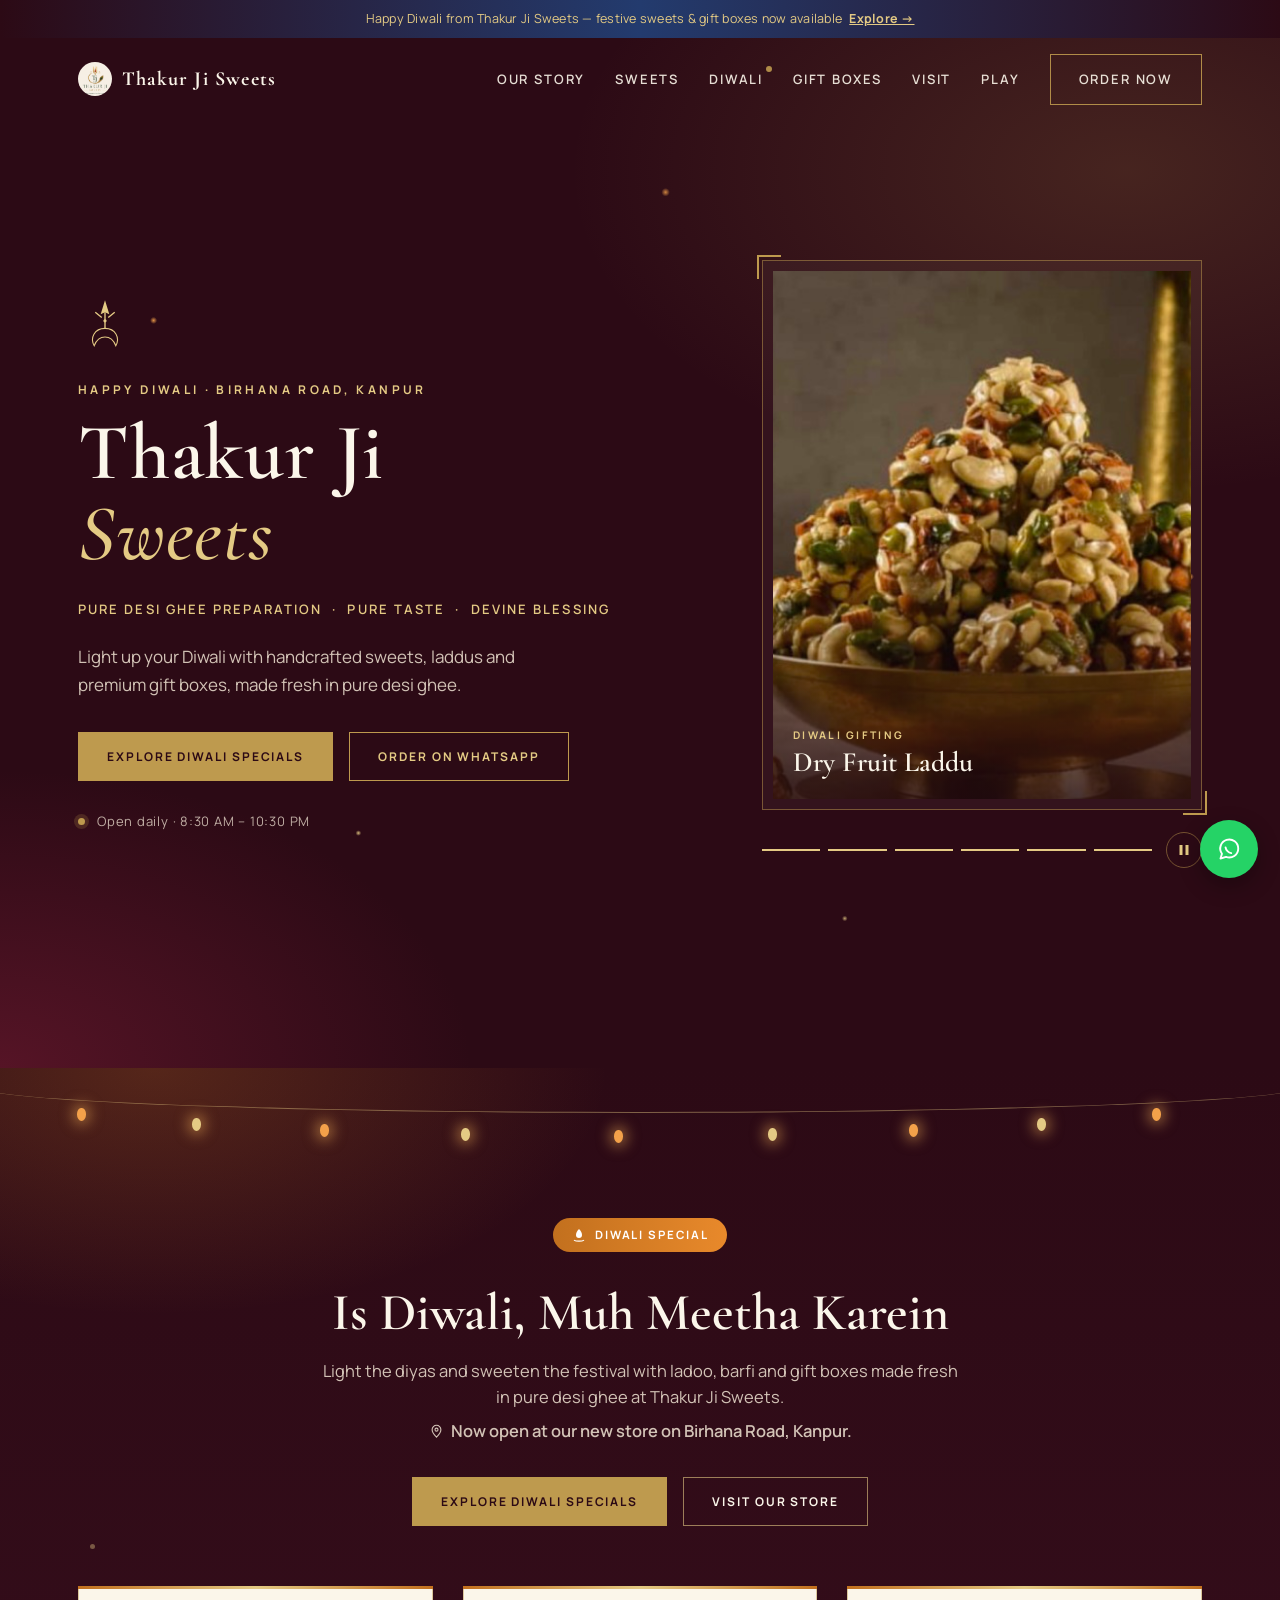
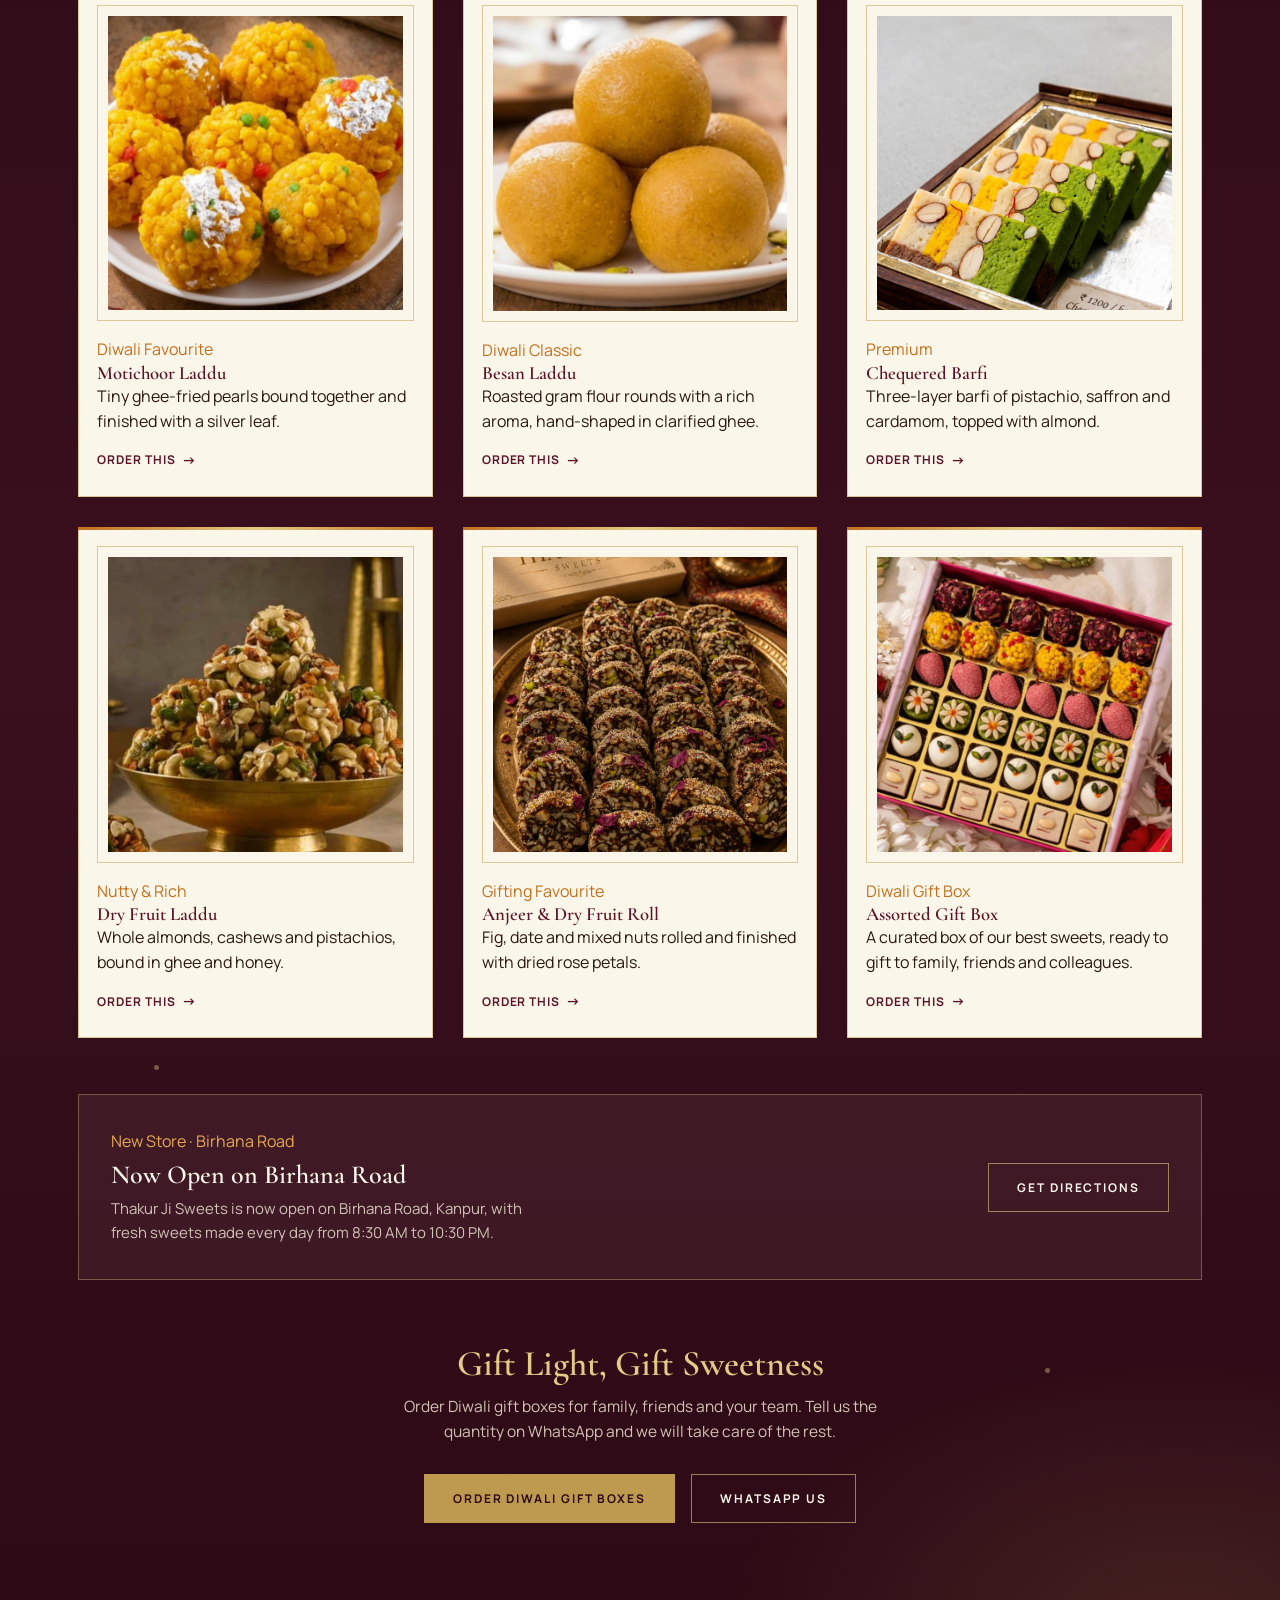
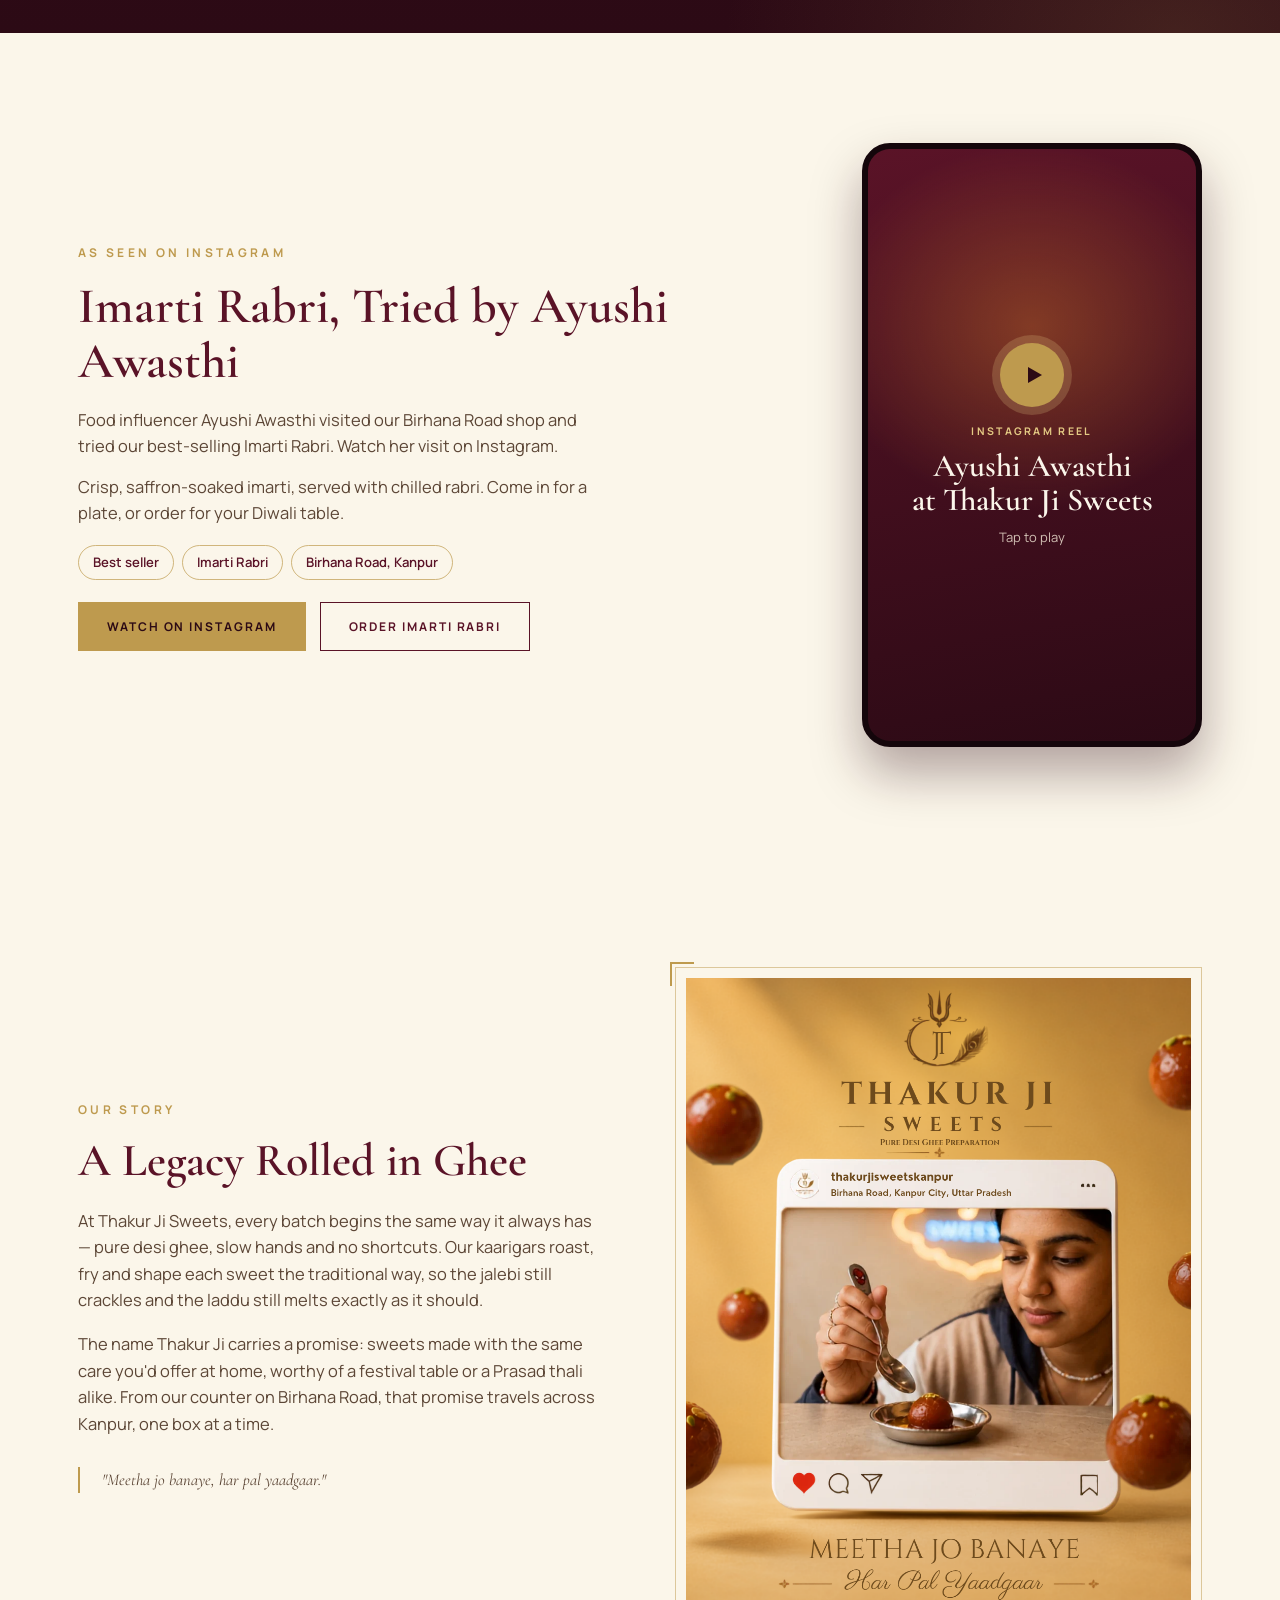
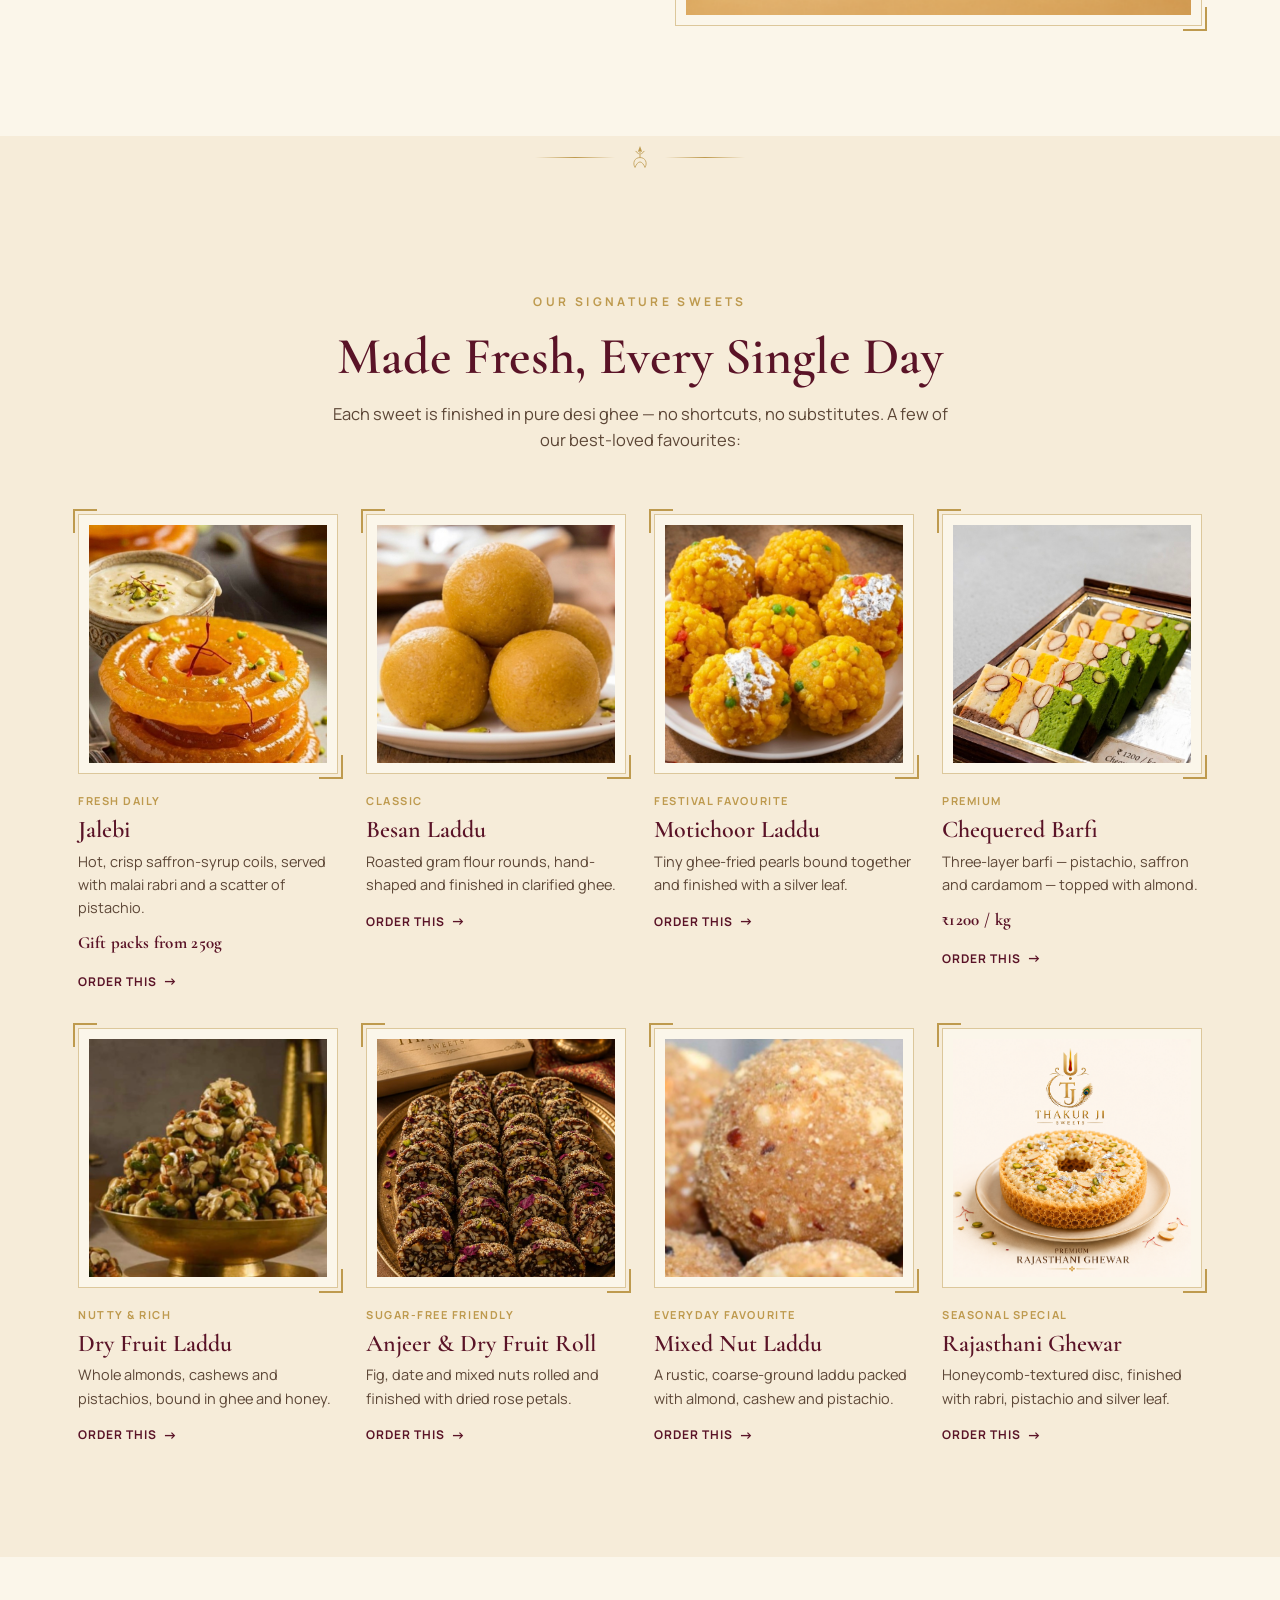
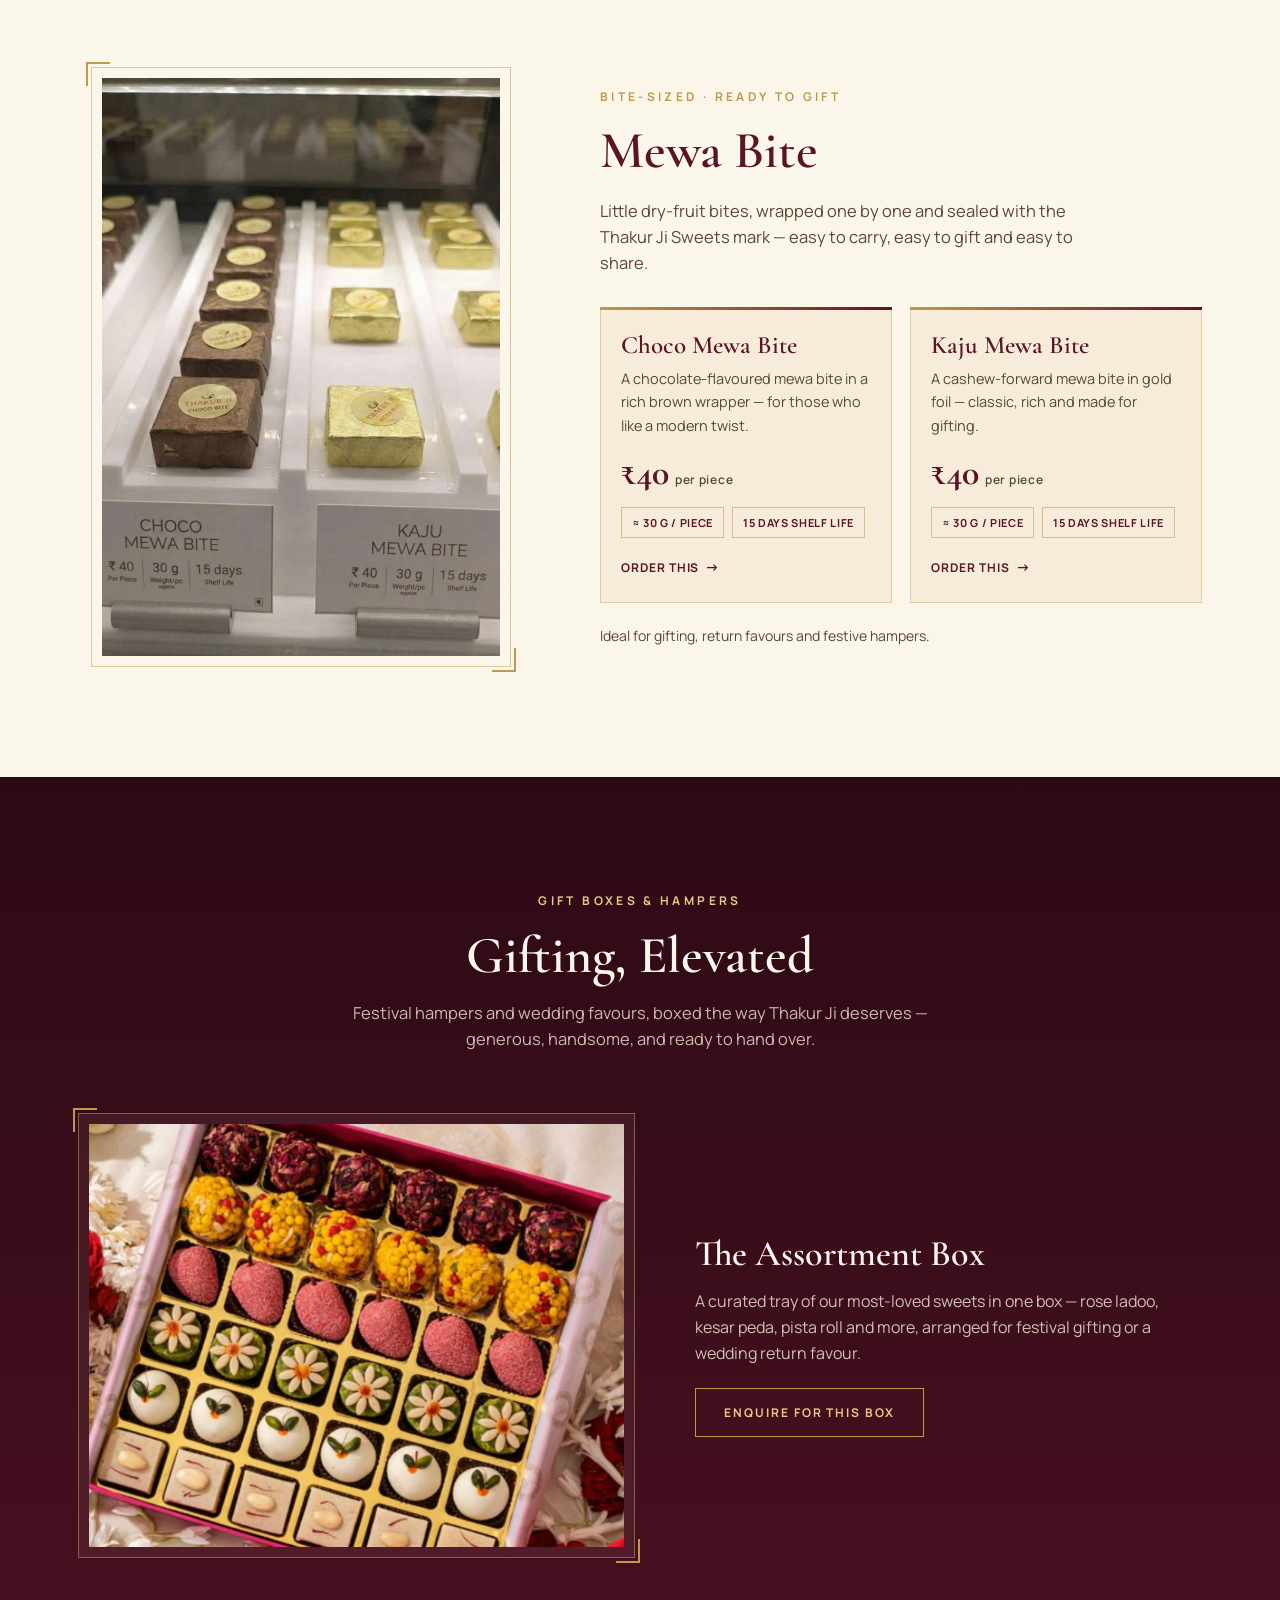
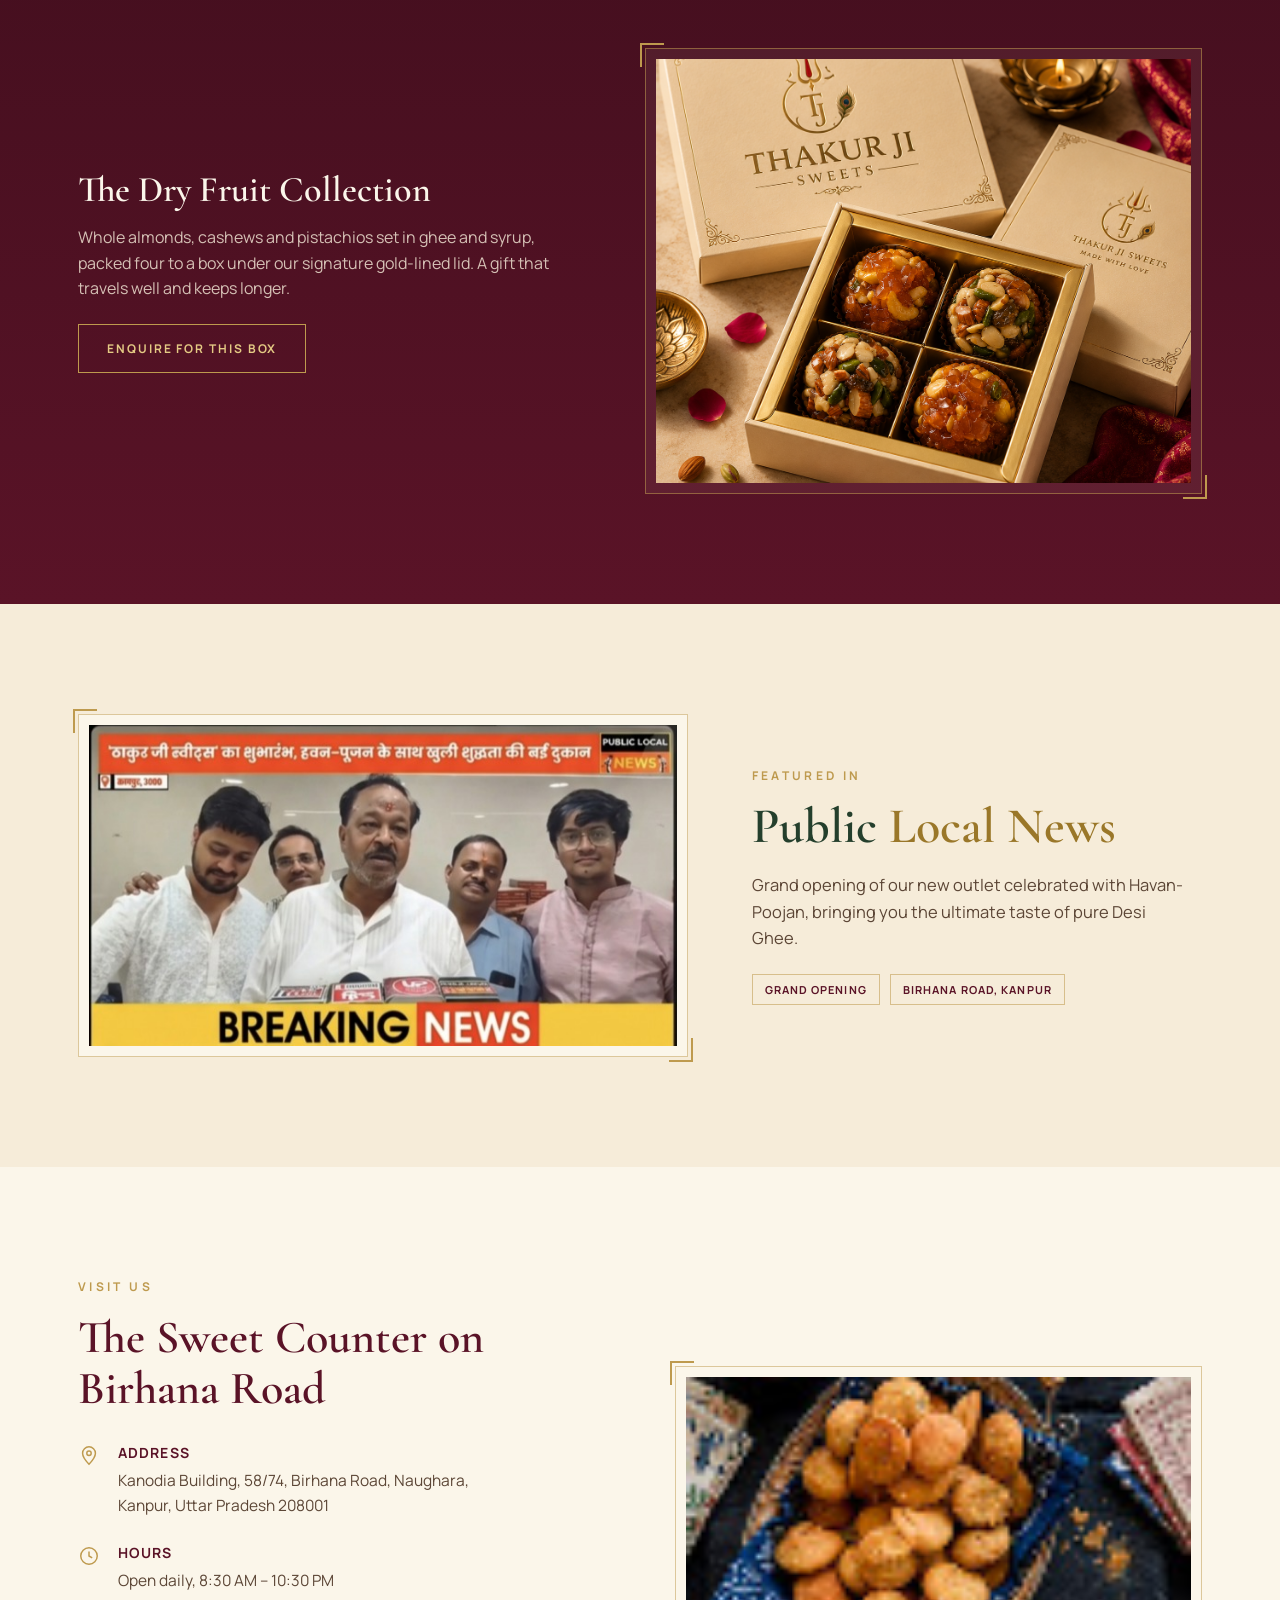
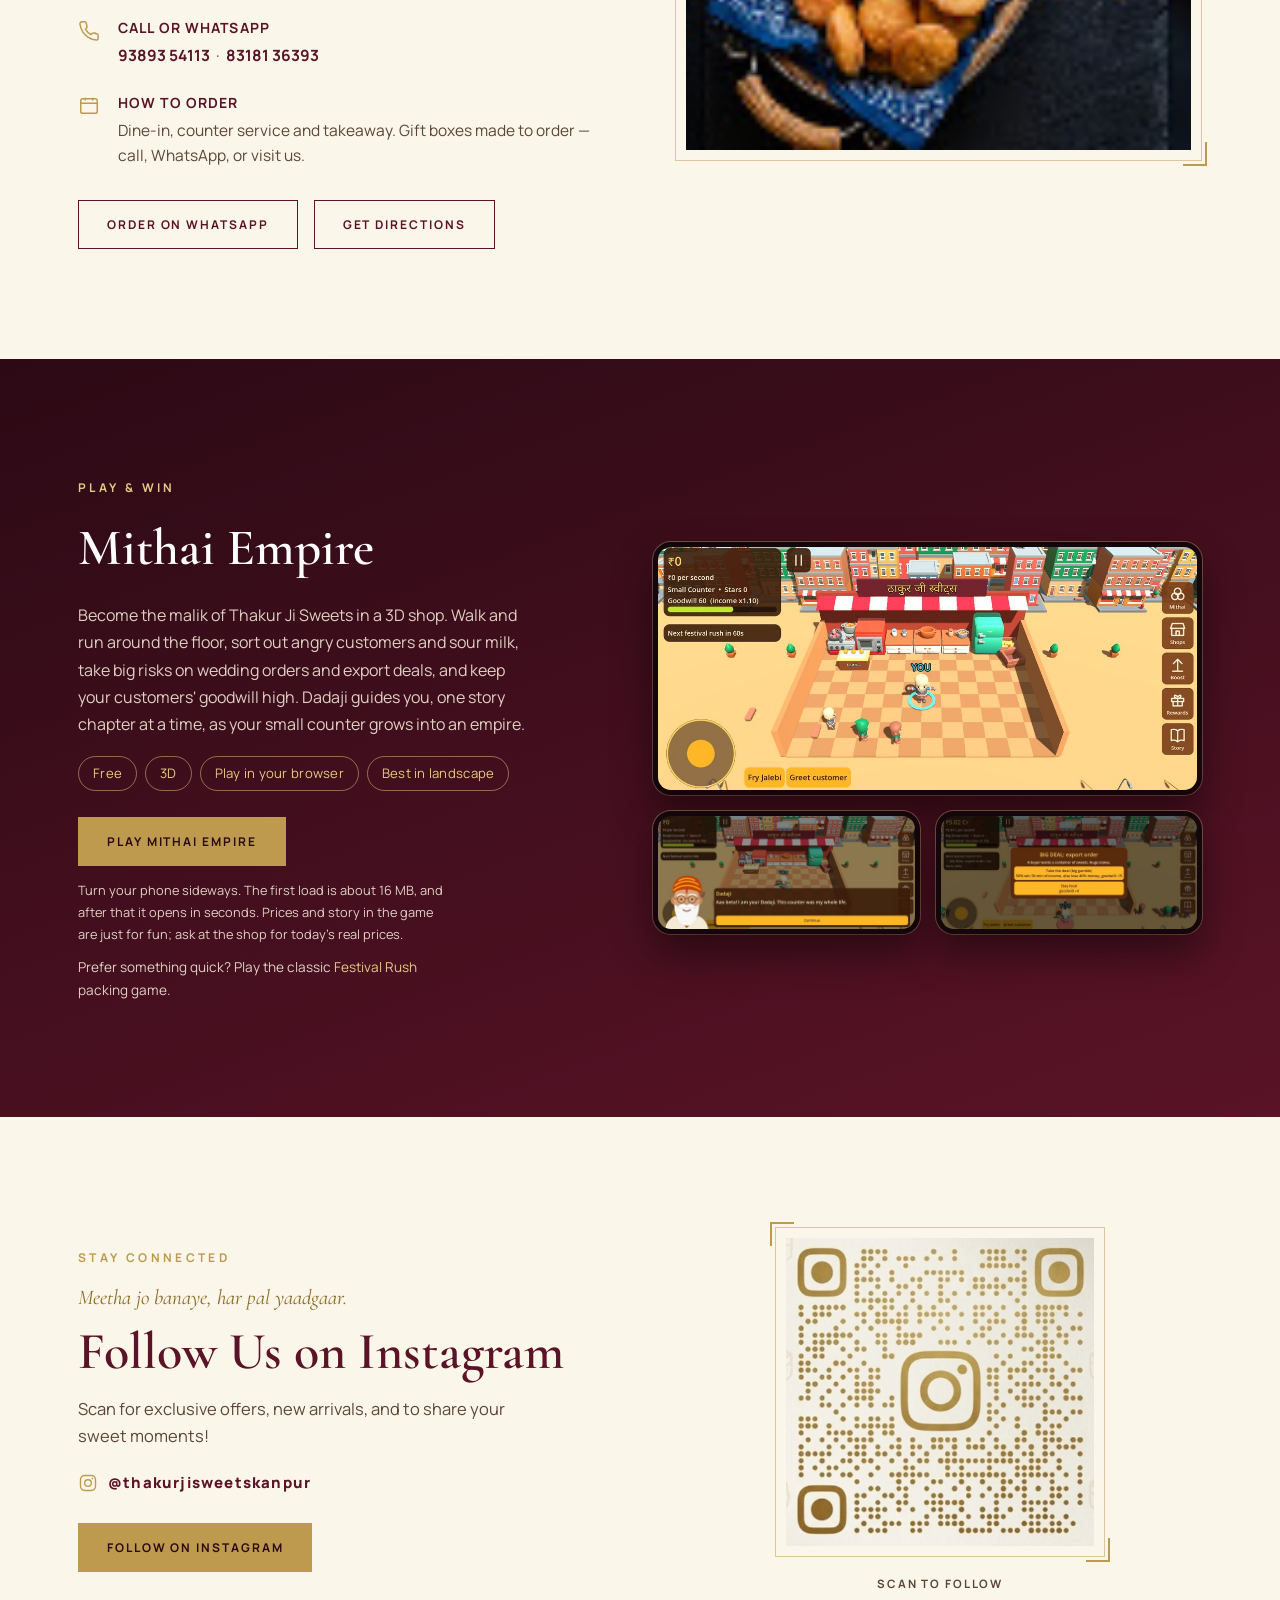
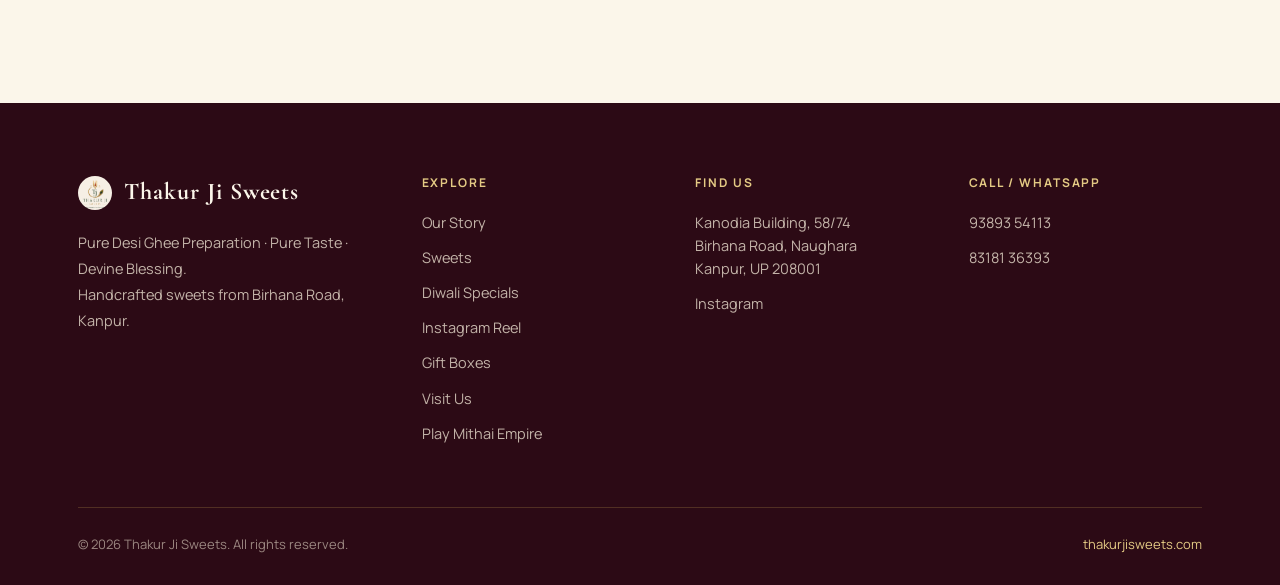
==== commit 727ea7f4: "Mithai Empire: load 16 MB instead of 46 MB, branded loading screen GitHub Pages serves index.wasm un" ====
--- a/index.html
+++ b/index.html
@@ -1058,7 +1058,7 @@
       <p class="reveal">Become the malik of Thakur Ji Sweets in a 3D shop. Walk and run around the floor, sort out angry customers and sour milk, take big risks on wedding orders and export deals, and keep your customers' goodwill high. Dadaji guides you, one story chapter at a time, as your small counter grows into an empire.</p>
       <ul class="play-pills reveal"><li>Free</li><li>3D</li><li>Play in your browser</li><li>Best in landscape</li></ul>
       <div class="reveal"><a href="mithai-empire/" class="btn btn-solid">Play Mithai Empire</a></div>
-      <p class="play-note reveal">Turn your phone sideways. The first load is about 45 MB, so Wi-Fi is best. Prices and story in the game are just for fun; ask at the shop for today's real prices.</p>
+      <p class="play-note reveal">Turn your phone sideways. The first load is about 16 MB, and after that it opens in seconds. Prices and story in the game are just for fun; ask at the shop for today's real prices.</p>
       <p class="play-alt reveal">Prefer something quick? Play the classic <a href="game.html">Festival Rush</a> packing game.</p>
     </div>
     <div class="shots reveal">
